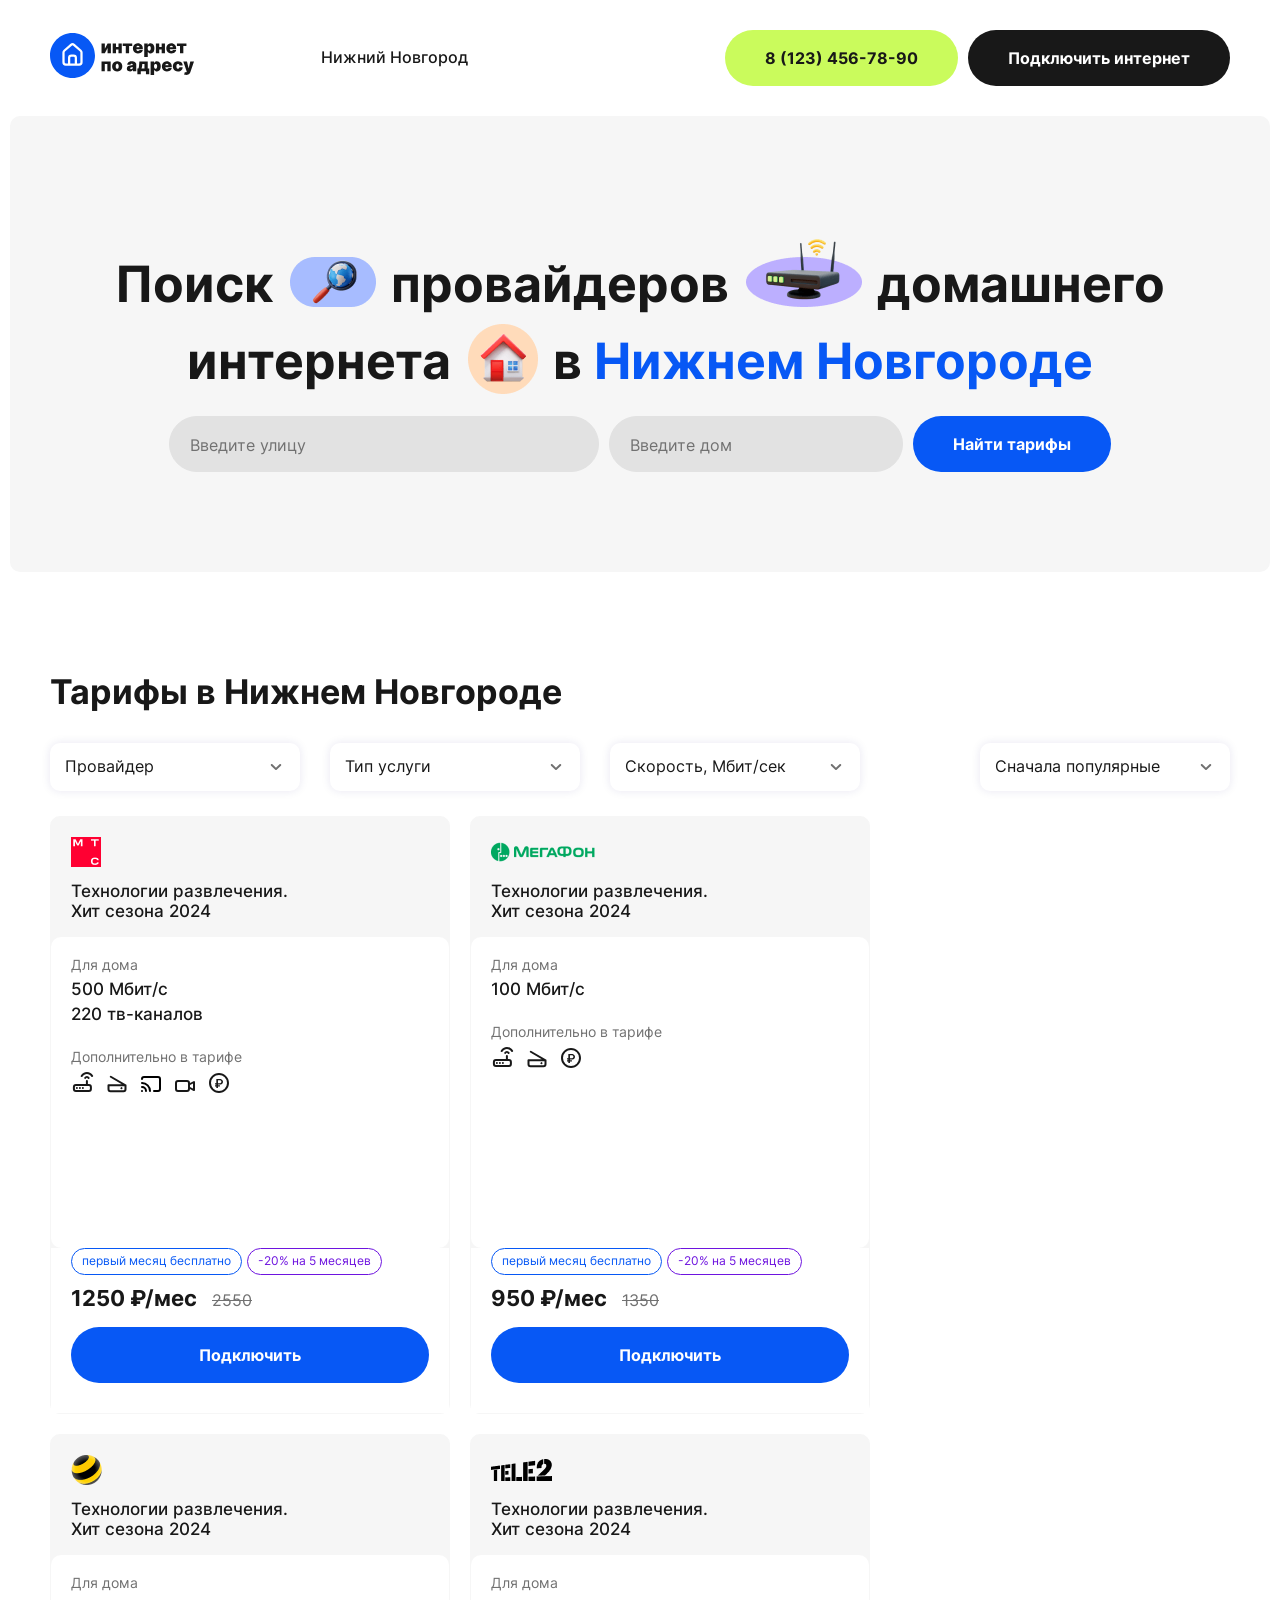
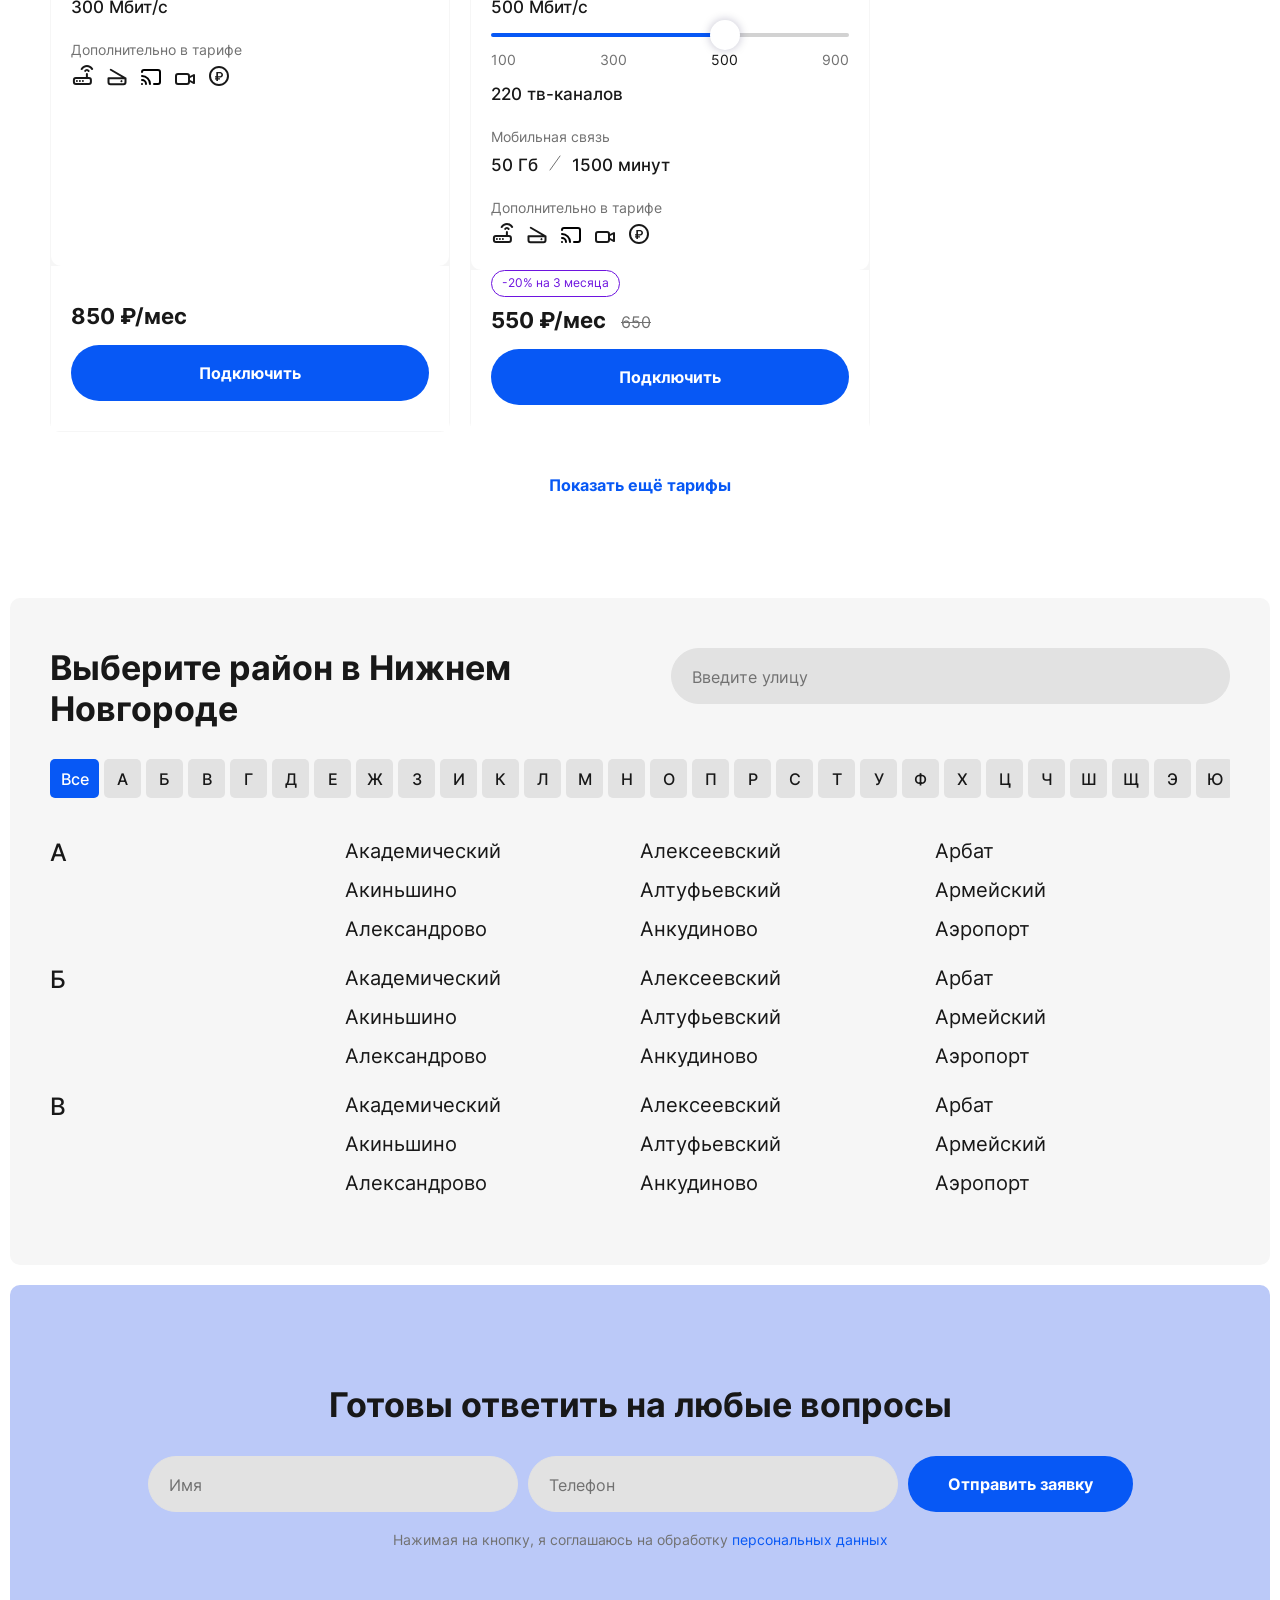
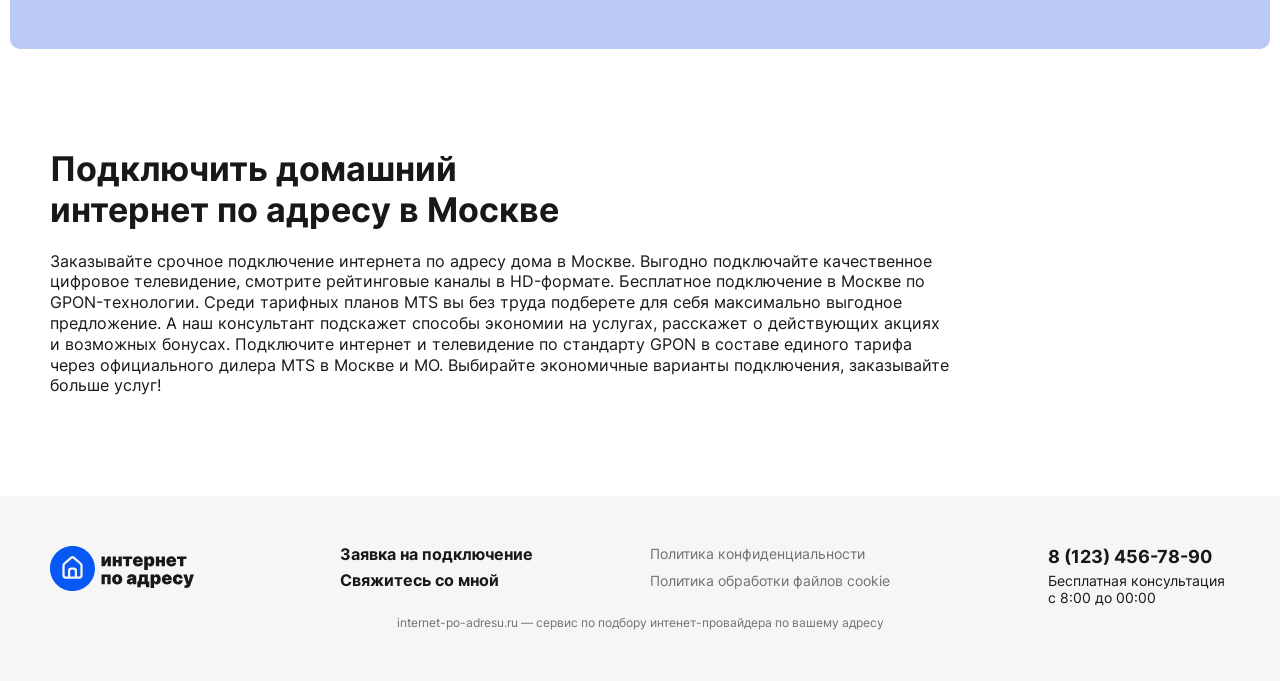
==== index.html @ 4fa34d1f "123" ====
<!DOCTYPE html>
<html lang="ru">

<head>
  <meta charset="UTF-8">
  <meta name="viewport" content="width=device-width, initial-scale=1.0">
  <title>Document</title>
  <link rel="stylesheet" href="./style/index.css">
</head>

<body>
  <header>
    <div class="container">
      <div class="header-content">
        <a href="/" class="header-logo-mob">
          <svg width="40" height="40" fill="none" xmlns="http://www.w3.org/2000/svg">
            <rect width="40" height="40" rx="20" fill="#fff" />
            <path d="M18 22v5h4v-5a1 1 0 0 0-1-1h-2a1 1 0 0 0-1 1z" fill="#0758F5" />
            <path
              d="M26.707 26.707A1 1 0 0 0 27 26v-8.75a1 1 0 0 0-.34-.75l-6-5.25a1 1 0 0 0-1.32 0l-6 5.25a1 1 0 0 0-.34.75V26a1 1 0 0 0 1 1h2v-5a3 3 0 0 1 3-3h2a3 3 0 0 1 3 3v5h2a1 1 0 0 0 .707-.293z"
              fill="#0758F5" />
            <path fill-rule="evenodd" clip-rule="evenodd"
              d="M20 40c11.046 0 20-8.954 20-20S31.046 0 20 0 0 8.954 0 20s8.954 20 20 20zm2-30.26L28 15a3 3 0 0 1 1 2.25V26a3 3 0 0 1-3 3H14a3 3 0 0 1-3-3v-8.74A2.999 2.999 0 0 1 12 15l6-5.26a3 3 0 0 1 4 0z"
              fill="#0758F5" />
          </svg>
        </a>
        <a class="header-logo" href="/">
          <svg width="144" height="45" fill="none" xmlns="http://www.w3.org/2000/svg">
            <path
              d="m54.845 15.75 2.736-5.318h3.324v9.818H57.58v-5.344l-2.736 5.344H51.52v-9.818h3.324v5.318zM69.707 13.986v2.633h-4.935v-2.633h4.935zm-3.682-3.554v9.818H62.7v-9.818h3.324zm5.753 0v9.818h-3.299v-9.818h3.299zM72.71 13.065v-2.633h9.511v2.633h-3.12v7.185h-3.323v-7.185h-3.069zM87.99 20.429c-1.048 0-1.952-.2-2.71-.6a4.21 4.21 0 0 1-1.745-1.74c-.405-.758-.608-1.666-.608-2.722 0-1.015.205-1.901.614-2.66a4.385 4.385 0 0 1 1.732-1.77c.746-.422 1.626-.633 2.64-.633.742 0 1.413.115 2.014.345.6.23 1.114.565 1.54 1.004.427.434.755.963.985 1.585.23.622.345 1.323.345 2.103v.818h-8.77v-1.943h5.523a1.354 1.354 0 0 0-.218-.742 1.384 1.384 0 0 0-.556-.505 1.635 1.635 0 0 0-.786-.185c-.285 0-.548.062-.786.185-.239.12-.43.286-.575.499-.141.213-.216.462-.224.748v2.097c0 .315.066.596.198.843s.322.441.569.582c.247.14.545.21.895.21.243 0 .464-.033.665-.101.204-.069.379-.167.524-.294.145-.133.251-.29.32-.473h3.221a3.67 3.67 0 0 1-.786 1.777c-.414.498-.961.886-1.643 1.163-.678.273-1.47.409-2.378.409zM94.237 23.932v-13.5h3.503v1.713h.076c.128-.332.316-.637.563-.914a2.68 2.68 0 0 1 .92-.671c.367-.17.793-.256 1.279-.256.648 0 1.263.173 1.847.518.588.345 1.066.888 1.432 1.63.371.741.556 1.704.556 2.889 0 1.133-.177 2.073-.53 2.819-.35.745-.819 1.302-1.407 1.668a3.545 3.545 0 0 1-1.924.55c-.46 0-.871-.075-1.233-.224a2.849 2.849 0 0 1-.92-.62 2.868 2.868 0 0 1-.583-.895h-.05v5.293h-3.53zm3.452-8.591c0 .477.061.89.185 1.24.128.345.307.614.537.805a1.3 1.3 0 0 0 .837.282c.324 0 .599-.092.825-.275.23-.188.405-.454.524-.8.124-.349.185-.766.185-1.252s-.061-.901-.185-1.246c-.119-.35-.294-.616-.524-.8a1.249 1.249 0 0 0-.825-.28 1.3 1.3 0 0 0-.837.28c-.23.184-.41.45-.537.8-.124.345-.185.76-.185 1.246zM112.897 13.986v2.633h-4.935v-2.633h4.935zm-3.682-3.554v9.818h-3.324v-9.818h3.324zm5.753 0v9.818h-3.298v-9.818h3.298zM121.354 20.429c-1.048 0-1.952-.2-2.71-.6a4.21 4.21 0 0 1-1.745-1.74c-.405-.758-.608-1.666-.608-2.722 0-1.015.205-1.901.614-2.66a4.39 4.39 0 0 1 1.732-1.77c.746-.422 1.626-.633 2.64-.633.742 0 1.413.115 2.014.345.601.23 1.114.565 1.54 1.004.427.434.755.963.985 1.585.23.622.345 1.323.345 2.103v.818h-8.77v-1.943h5.523a1.35 1.35 0 0 0-.218-.742 1.378 1.378 0 0 0-.556-.505 1.634 1.634 0 0 0-.786-.185c-.285 0-.548.062-.786.185-.239.12-.431.286-.575.499a1.398 1.398 0 0 0-.224.748v2.097c0 .315.066.596.198.843s.322.441.569.582c.247.14.545.21.895.21.243 0 .464-.033.665-.101.204-.069.379-.167.524-.294.145-.133.251-.29.319-.473h3.222a3.674 3.674 0 0 1-.786 1.777c-.414.498-.961.886-1.643 1.163-.678.273-1.47.409-2.378.409zM126.939 13.065v-2.633h9.512v2.633h-3.12v7.185h-3.324v-7.185h-3.068zM51.521 38.25v-9.818h9.154v9.818H57.35v-7.185h-2.557v7.185H51.52zM67.203 38.429c-1.066 0-1.978-.211-2.736-.633a4.352 4.352 0 0 1-1.745-1.777c-.405-.763-.608-1.647-.608-2.652 0-1.006.203-1.888.608-2.647a4.3 4.3 0 0 1 1.745-1.777c.758-.426 1.67-.639 2.736-.639 1.065 0 1.977.213 2.736.64a4.302 4.302 0 0 1 1.745 1.776c.404.759.607 1.64.607 2.647 0 1.005-.203 1.89-.607 2.652a4.353 4.353 0 0 1-1.745 1.777c-.759.422-1.671.633-2.736.633zm.025-2.608c.299 0 .556-.1.774-.3.217-.2.385-.486.505-.857.119-.37.179-.812.179-1.323 0-.516-.06-.957-.18-1.323-.119-.371-.287-.657-.504-.857-.218-.2-.475-.3-.774-.3-.315 0-.586.1-.812.3-.225.2-.398.486-.517.857-.12.366-.18.807-.18 1.323 0 .511.06.952.18 1.323.119.37.291.656.517.857.226.2.497.3.812.3zM80.044 38.403c-.626 0-1.18-.102-1.661-.306a2.498 2.498 0 0 1-1.125-.946c-.273-.422-.41-.96-.41-1.611 0-.537.092-.995.275-1.374.184-.384.44-.697.767-.94a3.62 3.62 0 0 1 1.145-.556 6.93 6.93 0 0 1 1.419-.25c.55-.042.99-.093 1.323-.153.337-.064.58-.151.728-.262a.546.546 0 0 0 .224-.454v-.025a.673.673 0 0 0-.294-.588c-.196-.137-.447-.205-.754-.205-.337 0-.612.075-.825.224-.209.145-.334.368-.377.67h-3.247a3.345 3.345 0 0 1 .569-1.648c.34-.507.837-.912 1.49-1.215.651-.307 1.465-.46 2.441-.46.703 0 1.334.083 1.892.25a4.39 4.39 0 0 1 1.426.683c.392.29.69.63.895 1.023.208.388.313.81.313 1.266v6.724h-3.299v-1.38h-.076a2.832 2.832 0 0 1-.716.888c-.277.226-.595.39-.953.492a4.2 4.2 0 0 1-1.17.153zm1.151-2.224c.269 0 .52-.055.754-.166.24-.111.433-.27.582-.48.15-.208.224-.462.224-.76v-.818a4.508 4.508 0 0 1-.633.205 8.674 8.674 0 0 1-.773.153 2.008 2.008 0 0 0-.672.21.996.996 0 0 0-.383.352.885.885 0 0 0-.122.46c0 .273.096.482.288.627.192.144.437.217.735.217zM87.356 41.165V35.59h.716c.225-.09.402-.3.53-.633.132-.337.232-.73.3-1.182.073-.452.124-.908.154-1.368l.09-1.215.204-2.761h8.387v7.159h1.534v5.574h-3.324V38.25h-5.165v2.915h-3.426zm4.09-5.574h3.018v-4.602h-2.2v.204c-.05 1.061-.136 1.945-.255 2.653-.12.703-.307 1.285-.562 1.745zM100.583 41.932v-13.5h3.503v1.713h.076a2.97 2.97 0 0 1 .563-.914 2.68 2.68 0 0 1 .92-.671c.367-.17.793-.256 1.279-.256.647 0 1.263.173 1.847.518.588.345 1.065.888 1.432 1.63.371.741.556 1.704.556 2.889 0 1.133-.177 2.073-.531 2.819-.349.746-.818 1.302-1.406 1.668a3.548 3.548 0 0 1-1.924.55 3.22 3.22 0 0 1-1.234-.224 2.85 2.85 0 0 1-.92-.62 2.886 2.886 0 0 1-.582-.895h-.051v5.293h-3.528zm3.451-8.591c0 .477.062.89.186 1.24.128.345.307.614.537.805.234.188.513.282.837.282.324 0 .599-.092.825-.275.23-.188.405-.454.524-.8.123-.349.185-.766.185-1.252s-.062-.901-.185-1.247c-.119-.349-.294-.615-.524-.799a1.25 1.25 0 0 0-.825-.28c-.324 0-.603.093-.837.28-.23.184-.409.45-.537.8-.124.345-.186.76-.186 1.246zM116.942 38.429c-1.048 0-1.952-.2-2.71-.6a4.205 4.205 0 0 1-1.745-1.74c-.405-.758-.608-1.666-.608-2.722 0-1.015.205-1.901.614-2.66a4.383 4.383 0 0 1 1.732-1.77c.746-.422 1.626-.633 2.64-.633.742 0 1.413.115 2.014.345.601.23 1.114.565 1.54 1.004.426.434.754.963.985 1.585.23.622.345 1.323.345 2.103v.818h-8.77v-1.943h5.523a1.357 1.357 0 0 0-.218-.742 1.384 1.384 0 0 0-.556-.505 1.634 1.634 0 0 0-.786-.185 1.68 1.68 0 0 0-.786.186c-.239.119-.431.285-.576.498-.14.213-.215.462-.223.748v2.096c0 .316.066.597.198.844s.321.441.569.582c.247.14.545.21.895.21.242 0 .464-.033.664-.101.205-.069.38-.167.525-.294.144-.133.251-.29.319-.473h3.222a3.674 3.674 0 0 1-.786 1.776c-.414.5-.961.887-1.643 1.164-.678.273-1.47.409-2.378.409zM127.919 38.429c-1.066 0-1.977-.211-2.736-.633a4.35 4.35 0 0 1-1.745-1.777c-.405-.763-.607-1.647-.607-2.652 0-1.006.202-1.888.607-2.647a4.3 4.3 0 0 1 1.745-1.777c.759-.426 1.67-.639 2.736-.639.963 0 1.796.175 2.499.524a3.854 3.854 0 0 1 1.643 1.47c.388.631.584 1.373.588 2.225h-3.273c-.047-.516-.196-.908-.447-1.176-.247-.273-.567-.41-.959-.41-.307 0-.575.09-.805.269-.231.175-.41.441-.537.799-.128.354-.192.799-.192 1.336s.064.984.192 1.342c.127.354.306.62.537.8.23.174.498.261.805.261.26 0 .49-.06.69-.179.201-.123.363-.302.486-.537a2.16 2.16 0 0 0 .23-.869h3.273c-.013.865-.211 1.62-.594 2.263a3.852 3.852 0 0 1-1.63 1.483c-.699.35-1.535.524-2.506.524zM136.253 41.932c-.405 0-.791-.032-1.157-.096a4.883 4.883 0 0 1-.966-.25l.768-2.505c.289.102.554.168.792.198.243.03.45.013.62-.051a.633.633 0 0 0 .377-.364l.077-.18-3.452-10.252h3.682l1.585 6.801h.103l1.611-6.801H144l-3.58 10.636a4.723 4.723 0 0 1-.779 1.458c-.337.434-.78.777-1.33 1.029-.55.251-1.236.377-2.058.377z"
              fill="#181818" />
            <path d="M20.25 24.75v5.625h4.5V24.75a1.125 1.125 0 0 0-1.124-1.125h-2.25a1.125 1.125 0 0 0-1.125 1.125z" fill="#0758F5" />
            <path
              d="M30.046 30.046c.211-.212.33-.498.33-.796v-9.844a1.124 1.124 0 0 0-.383-.843l-6.75-5.907a1.125 1.125 0 0 0-1.485 0l-6.75 5.906a1.125 1.125 0 0 0-.383.844v9.844a1.125 1.125 0 0 0 1.126 1.125H18V24.75a3.375 3.375 0 0 1 3.375-3.375h2.25A3.375 3.375 0 0 1 27 24.75v5.625h2.25c.298 0 .584-.119.795-.33z"
              fill="#0758F5" />
            <path fill-rule="evenodd" clip-rule="evenodd"
              d="M22.5 45c12.427 0 22.501-10.074 22.501-22.5S34.927 0 22.501 0C10.073 0 0 10.074 0 22.5S10.074 45 22.5 45zm2.25-34.043 6.75 5.918a3.374 3.374 0 0 1 1.126 2.531v9.844a3.375 3.375 0 0 1-3.375 3.375h-13.5a3.375 3.375 0 0 1-3.376-3.375v-9.832a3.375 3.375 0 0 1 1.125-2.543l6.75-5.918a3.375 3.375 0 0 1 4.5 0z"
              fill="#0758F5" />
          </svg>
        </a>
        <span class="header-city txt-med">Нижний Новгород</span>
        <div class="header-buttons">
          <a class="show-mob" href="tel:#">
            <svg width="40" height="40" fill="none" xmlns="http://www.w3.org/2000/svg">
              <rect width="40" height="40" rx="20" fill="#CAFB5C" />
              <path
                d="M25.64 20.774c-.165 0-.338-.053-.503-.09a7.088 7.088 0 0 1-.986-.295 1.501 1.501 0 0 0-1.867.755l-.166.34a9.165 9.165 0 0 1-2.002-1.51 9.19 9.19 0 0 1-1.505-2.008l.316-.212a1.508 1.508 0 0 0 .752-1.872 7.826 7.826 0 0 1-.293-.989 5.632 5.632 0 0 1-.09-.513 2.266 2.266 0 0 0-.784-1.358 2.254 2.254 0 0 0-1.475-.522H14.78a2.254 2.254 0 0 0-2.183 1.613c-.094.311-.12.64-.075.961a14.36 14.36 0 0 0 4.093 8.352 14.286 14.286 0 0 0 8.342 4.074h.286a2.255 2.255 0 0 0 2.258-2.272v-2.265a2.268 2.268 0 0 0-1.86-2.19zm.377 4.53a.758.758 0 0 1-.544.726.786.786 0 0 1-.329.028 12.781 12.781 0 0 1-7.442-3.676 12.848 12.848 0 0 1-3.63-7.481.825.825 0 0 1 .188-.62.753.753 0 0 1 .565-.256h2.258a.751.751 0 0 1 .752.596c.03.207.068.41.113.612.087.398.203.789.346 1.17l-1.053.49a.753.753 0 0 0-.37 1.005 10.922 10.922 0 0 0 5.27 5.284.75.75 0 0 0 .572 0 .753.753 0 0 0 .429-.392l.466-1.057c.39.14.787.255 1.19.347.2.045.404.083.61.113a.752.752 0 0 1 .594.755l.015 2.355z"
                fill="#181818" />
            </svg>
          </a>
          <a class="button lime hide-mob" href="tel:#">8 (123) 456-78-90</a>
          <button class="button black hide-desc">Подключить интернет</button>
        </div>
      </div>
    </div>
  </header>
  <main>
    <!-- main form -->
    <div class="container bg-gray-50 block br-10 main-form">
      <img class="top-search show-laptop" src="./images/loupe.png" />
      <h1 class="main">Поиск <span class="inline-image loupe hide-laptop"></span>провайдеров <span class="inline-image router hide-laptop"></span>домашнего интернета
        <span class="inline-image home hide-laptop"></span>в <span class="city-link no-wrap">Нижнем
          Новгороде</span>
      </h1>
      <form class="form">
        <label class="text-input bg-gray-100 street">
          <input type="text" name="street" />
          <span class="label-text">Введите улицу</span>
          <span class="error"></span>
          <span class="reset">
            <svg width="24" height="24" fill="none" xmlns="http://www.w3.org/2000/svg">
              <path
                d="m13.41 12 4.3-4.29a1.004 1.004 0 1 0-1.42-1.42L12 10.59l-4.29-4.3a1.004 1.004 0 0 0-1.42 1.42l4.3 4.29-4.3 4.29a1 1 0 0 0 0 1.42.998.998 0 0 0 1.42 0l4.29-4.3 4.29 4.3a.998.998 0 0 0 1.42 0 .997.997 0 0 0 .219-1.095.998.998 0 0 0-.22-.325L13.41 12z"
                fill="#717171" />
            </svg>
          </span>
        </label>
        <label class="text-input bg-gray-100 house">
          <input type="text" name="house" />
          <span class="label-text">Введите дом</span>
          <span class="error"></span>
          <span class="reset">
            <svg width="24" height="24" fill="none" xmlns="http://www.w3.org/2000/svg">
              <path
                d="m13.41 12 4.3-4.29a1.004 1.004 0 1 0-1.42-1.42L12 10.59l-4.29-4.3a1.004 1.004 0 0 0-1.42 1.42l4.3 4.29-4.3 4.29a1 1 0 0 0 0 1.42.998.998 0 0 0 1.42 0l4.29-4.3 4.29 4.3a.998.998 0 0 0 1.42 0 .997.997 0 0 0 .219-1.095.998.998 0 0 0-.22-.325L13.41 12z"
                fill="#717171" />
            </svg>
          </span>
        </label>
        <button class="submit button blue">Найти тарифы</button>
      </form>
    </div>

    <div class="container block" tariff-cards-container>
      <h2>Тарифы в Нижнем Новгороде</h2>
      <div class="filter-area hide-desc">
        <div class="filters-container">
          <div class="filter" filter-execute_property="provider" filter-type="checkbox">
            <div class="filter-tab">
              <span class="text" data-default_text="Провайдер" data-all_text="Провайдер - все">Провайдер</span>
              <span class="arr">
                <svg width="18" height="18" fill="none" xmlns="http://www.w3.org/2000/svg">
                  <path
                    d="M13.955 6.28a1.015 1.015 0 0 0-.702-.28c-.263 0-.515.1-.702.28l-3.576 3.4-3.526-3.4A1.015 1.015 0 0 0 4.747 6c-.263 0-.516.1-.702.28a.96.96 0 0 0-.295.681.93.93 0 0 0 .295.682l4.223 4.073a1.027 1.027 0 0 0 1.414 0l4.273-4.073a.93.93 0 0 0 0-1.364z"
                    fill="#717171" />
                </svg>
              </span>
            </div>
            <div class="filter-content">
              <div class="filter-items">
                <div class="item">
                  <span class="text">Все</span>
                  <label>
                    <input type="checkbox" name="provider-all" value="all">
                    <span class="checkmark checkbox"></span>
                  </label>
                </div>
                <div class="item">
                  <span class="text">МТС</span>
                  <label>
                    <input type="checkbox" name="mts" value="МТС">
                    <span class="checkmark checkbox"></span>
                  </label>
                </div>
                <div class="item">
                  <span class="text">Билайн</span>
                  <label>
                    <input type="checkbox" name="beeline" value="Билайн">
                    <span class="checkmark checkbox"></span>
                  </label>
                </div>
                <div class="item">
                  <span class="text">Ростелеком</span>
                  <label>
                    <input type="checkbox" name="rt" value="Ростелеком">
                    <span class="checkmark checkbox"></span>
                  </label>
                </div>
                <div class="item">
                  <span class="text">Мегафон</span>
                  <label>
                    <input type="checkbox" name="megafon" value="Мегафон">
                    <span class="checkmark checkbox"></span>
                  </label>
                </div>
                <div class="item">
                  <span class="text">Дом.ру</span>
                  <label>
                    <input type="checkbox" name="domru" value="Дом.ру">
                    <span class="checkmark checkbox"></span>
                  </label>
                </div>
                <div class="item">
                  <span class="text">Ринет</span>
                  <label>
                    <input type="checkbox" name="rinet" value="Ринет">
                    <span class="checkmark checkbox"></span>
                  </label>
                </div>
                <div class="item">
                  <span class="text">2KOM</span>
                  <label>
                    <input type="checkbox" name="2kom" value="2KOM">
                    <span class="checkmark checkbox"></span>
                  </label>
                </div>
                <div class="item">
                  <span class="text">Tele2</span>
                  <label>
                    <input type="checkbox" name="tele2" value="Tele2">
                    <span class="checkmark checkbox"></span>
                  </label>
                </div>
                <div class="item">
                  <span class="text">ТТК</span>
                  <label>
                    <input type="checkbox" name="ttk" value="ТТК">
                    <span class="checkmark checkbox"></span>
                  </label>
                </div>
                <div class="item">
                  <span class="text">Акадо</span>
                  <label>
                    <input type="checkbox" name="akado" value="Акадо">
                    <span class="checkmark checkbox"></span>
                  </label>
                </div>
                <div class="item">
                  <span class="text">Марьино</span>
                  <label>
                    <input type="checkbox" name="marino" value="Марьино">
                    <span class="checkmark checkbox"></span>
                  </label>
                </div>
              </div>
              <div class="filter-buttons">
                <button class="reset simple-button violet" disabled>Сбросить</button>
                <button class="execute simple-button blue" disabled>Применить</button>
              </div>
            </div>
          </div>
          <div class="filter" filter-execute_property="type" filter-type="checkbox">
            <div class="filter-tab">
              <span class="text" data-default_text="Тип услуги" data-all_text="Тип услуги - все">Тип услуги</span>
              <span class="arr">
                <svg width="18" height="18" fill="none" xmlns="http://www.w3.org/2000/svg">
                  <path
                    d="M13.955 6.28a1.015 1.015 0 0 0-.702-.28c-.263 0-.515.1-.702.28l-3.576 3.4-3.526-3.4A1.015 1.015 0 0 0 4.747 6c-.263 0-.516.1-.702.28a.96.96 0 0 0-.295.681.93.93 0 0 0 .295.682l4.223 4.073a1.027 1.027 0 0 0 1.414 0l4.273-4.073a.93.93 0 0 0 0-1.364z"
                    fill="#717171" />
                </svg>
              </span>
            </div>
            <div class="filter-content">
              <div class="filter-items">
                <div class="item">
                  <span class="text">Все</span>
                  <label>
                    <input type="checkbox" name="type-all" value="all">
                    <span class="checkmark checkbox"></span>
                  </label>
                </div>
                <div class="item">
                  <span class="text">Только интернет</span>
                  <label>
                    <input type="checkbox" name="internet" value="интернет">
                    <span class="checkmark checkbox"></span>
                  </label>
                </div>
                <div class="item">
                  <span class="text">Интернет и ТВ</span>
                  <label>
                    <input type="checkbox" name="internet-tv" value="интернет и ТВ">
                    <span class="checkmark checkbox"></span>
                  </label>
                </div>
                <div class="item">
                  <span class="text">Интернет, ТВ и связь</span>
                  <label>
                    <input type="checkbox" name="internet-tv-mob" value="интернет, ТВ и связь">
                    <span class="checkmark checkbox"></span>
                  </label>
                </div>
                <div class="item">
                  <span class="text">Интернет и связь</span>
                  <label>
                    <input type="checkbox" name="internet-mob" value="интернет и связь">
                    <span class="checkmark checkbox"></span>
                  </label>
                </div>
              </div>
              <div class="filter-buttons">
                <button class="reset simple-button violet" disabled>Сбросить</button>
                <button class="execute simple-button blue" disabled>Применить</button>
              </div>
            </div>
          </div>
          <div class="filter" filter-execute_property="speed" filter-type="speed">
            <div class="filter-tab">
              <span class="text" data-default_text="Скорость, Мбит/сек" data-additional_text="Мбит/сек" data-all_text="Скорость - любая">Скорость, Мбит/сек</span>
              <span class="arr">
                <svg width="18" height="18" fill="none" xmlns="http://www.w3.org/2000/svg">
                  <path
                    d="M13.955 6.28a1.015 1.015 0 0 0-.702-.28c-.263 0-.515.1-.702.28l-3.576 3.4-3.526-3.4A1.015 1.015 0 0 0 4.747 6c-.263 0-.516.1-.702.28a.96.96 0 0 0-.295.681.93.93 0 0 0 .295.682l4.223 4.073a1.027 1.027 0 0 0 1.414 0l4.273-4.073a.93.93 0 0 0 0-1.364z"
                    fill="#717171" />
                </svg>
              </span>
            </div>
            <div class="filter-content">
              <div class="filter-items">
                <div class="item">
                  <span class="text">Любая</span>
                  <label>
                    <input type="radio" name="speed" value="all">
                    <span class="checkmark radio"></span>
                  </label>
                </div>
                <div class="item">
                  <span class="text">до 100 Мбит/с</span>
                  <label>
                    <input type="radio" name="speed" value="100">
                    <span class="checkmark radio"></span>
                  </label>
                </div>
                <div class="item">
                  <span class="text">до 300 Мбит/с</span>
                  <label>
                    <input type="radio" name="speed" value="300">
                    <span class="checkmark radio"></span>
                  </label>
                </div>
                <div class="item">
                  <span class="text">до 500 Мбит/с</span>
                  <label>
                    <input type="radio" name="speed" value="500">
                    <span class="checkmark radio"></span>
                  </label>
                </div>
                <div class="item">
                  <span class="text">более 500 Мбит/с</span>
                  <label>
                    <input type="radio" name="speed" value="500+">
                    <span class="checkmark radio"></span>
                  </label>
                </div>
              </div>
              <div class="filter-buttons">
                <button class="reset simple-button violet" disabled>Сбросить</button>
                <button class="execute simple-button blue" disabled>Применить</button>
              </div>
            </div>
          </div>
        </div>
        <div class="sort-container">
          <div class="filter sort">
            <div class="filter-tab">
              <span class="text">Сначала популярные</span>
              <span class="arr">
                <svg width="18" height="18" fill="none" xmlns="http://www.w3.org/2000/svg">
                  <path
                    d="M13.955 6.28a1.015 1.015 0 0 0-.702-.28c-.263 0-.515.1-.702.28l-3.576 3.4-3.526-3.4A1.015 1.015 0 0 0 4.747 6c-.263 0-.516.1-.702.28a.96.96 0 0 0-.295.681.93.93 0 0 0 .295.682l4.223 4.073a1.027 1.027 0 0 0 1.414 0l4.273-4.073a.93.93 0 0 0 0-1.364z"
                    fill="#717171" />
                </svg>
              </span>
            </div>
            <div class="filter-content">
              <div class="filter-items">
                <div class="item">
                  <span class="text">Сначала популярные</span>
                  <label>
                    <input type="radio" name="sort" value="sort-popularity" checked>
                    <span class="checkmark radio"></span>
                  </label>
                </div>
                <div class="item">
                  <span class="text">Сначала по акции</span>
                  <label>
                    <input type="radio" name="sort" value="sort-action">
                    <span class="checkmark radio"></span>
                  </label>
                </div>
                <div class="item">
                  <span class="text">Сначала быстрые</span>
                  <label>
                    <input type="radio" name="sort" value="sort-speed">
                    <span class="checkmark radio"></span>
                  </label>
                </div>
                <div class="item">
                  <span class="text">Сначала дешевые</span>
                  <label>
                    <input type="radio" name="sort" value="sort-price">
                    <span class="checkmark radio"></span>
                  </label>
                </div>
                <div class="item">
                  <span class="text">Сначала дорогие</span>
                  <label>
                    <input type="radio" name="sort" value="sort-max_price">
                    <span class="checkmark radio"></span>
                  </label>
                </div>
              </div>
            </div>
          </div>
        </div>
      </div>
      <div class="show-desc show-filter-container">
        <svg width="20" height="20" fill="none" xmlns="http://www.w3.org/2000/svg">
          <path
            d="M13.183 16.667H17.5a.833.833 0 0 0 0-1.667h-4.317a2.5 2.5 0 0 0-4.7 0H2.5a.833.833 0 1 0 0 1.667h5.983a2.5 2.5 0 0 0 4.7 0zM10 15.833a.833.833 0 1 1 1.665 0 .833.833 0 0 1-1.665 0zm-1.817-5H17.5a.834.834 0 0 0 0-1.666H8.183a2.5 2.5 0 0 0-4.7 0H2.5a.833.833 0 1 0 0 1.666h.983a2.5 2.5 0 0 0 4.7 0zM5 10a.833.833 0 1 1 1.666 0A.833.833 0 0 1 5 10zm9.85-5h2.65a.833.833 0 0 0 0-1.667h-2.65a2.5 2.5 0 0 0-4.7 0H2.5A.833.833 0 0 0 2.5 5h7.65a2.5 2.5 0 0 0 4.7 0zm-3.184-.833a.833.833 0 1 1 1.667 0 .833.833 0 0 1-1.667 0z"
            fill="#0758F5" />
        </svg>
        <button class="show-filters-button simple-button">Фильтры и сортировка</button>
      </div>
      <div class="tariffs-container">
        <div class="tariffs">
          <div class="card" data-filtered filter_by-provider="mts" filter_by-speed="500" filter_by-tariff-type="internet-tv" sort-popularity="5" sort-price="1250"
            sort-max_price="1250" sort-speed="500" sort-action="1">
            <div class="card-head">
              <div class="logo-container">
                <img src="./images/Type=MTS.png" alt="логотип провайдера" loading="lazy" />
              </div>
              <div class="card-title card-bold">Технологии развлечения. Хит сезона 2024</div>
            </div>
            <div class="card-body">
              <div class="options-container">
                <div class="option">
                  <span class="option-label">Для дома</span>
                  <span class="option-info card-bold"><span class="speed">500</span> Мбит/с</span>
                  <span class="option-info card-bold">220 тв-каналов</span>
                </div>
                <div class="option">
                  <span class="option-label">Дополнительно в тарифе</span>
                  <div class="icon-container">
                    <div class="icon router">
                      <svg width="24" height="24" fill="none" xmlns="http://www.w3.org/2000/svg">
                        <path
                          d="M8.9 16a1 1 0 1 0 0 2 1 1 0 0 0 0-2zm-3 0a1 1 0 1 0 0 2 1 1 0 0 0 0-2zm6 0a1 1 0 1 0 0 2 1 1 0 0 0 0-2zM15 7.5a1 1 0 0 1 1.73 0 1 1 0 0 0 1.36.37 1 1 0 0 0 .41-1.37 3 3 0 0 0-5.2 0 1 1 0 0 0 1.7 1zm7-3a7 7 0 0 0-12.12 0A1 1 0 0 0 10.7 6a1 1 0 0 0 .87-.5 5 5 0 0 1 8.66 0 1 1 0 0 0 1.37.37A1 1 0 0 0 22 4.5zM17.9 13h-1v-3a1 1 0 0 0-2 0v3h-10a3 3 0 0 0-3 3v2a3 3 0 0 0 3 3h13a3 3 0 0 0 3-3v-2a3 3 0 0 0-3-3zm1 5a1 1 0 0 1-1 1h-13a1 1 0 0 1-1-1v-2a1 1 0 0 1 1-1h13a1 1 0 0 1 1 1v2z"
                          fill="#181818" />
                      </svg>
                      <ul class="icon-info">
                        <li>Wi-Fi роутер в аренду за 99 руб/мес</li>
                        <li>Wi-Fi роутер в рассрочку за 99 руб/мес</li>
                        <li>Покупка роутера 2500 руб</li>
                      </ul>
                    </div>
                    <div class="icon tv-box">
                      <svg width="24" height="24" fill="none" xmlns="http://www.w3.org/2000/svg">
                        <path
                          d="M21.48 14.13a.65.65 0 0 0-.05-.2.891.891 0 0 0-.08-.17.863.863 0 0 0-.1-.16l-.16-.13-.09-.09-14.72-8.5a1.003 1.003 0 1 0-1 1.74l11.49 6.63H3.5a1 1 0 0 0-1 1v4a3 3 0 0 0 3 3h13a3 3 0 0 0 3-3v-4s-.02-.08-.02-.12zm-2 4.12a1 1 0 0 1-1 1H5.5a1 1 0 0 1-1-1v-3h15l-.02 3zm-3 0a1 1 0 1 0-.369-.07c.124.049.256.073.389.07h-.02z"
                          fill="#181818" />
                      </svg>
                      <ul class="icon-info">
                        <li>ТВ-приставка в аренду за 99 руб/мес</li>
                        <li>ТВ-приставка в рассрочку за 99 руб/мес</li>
                        <li>Покупка ТВ-приставки за 2500 руб</li>
                      </ul>
                    </div>
                    <div class="icon screen">
                      <svg width="24" height="24" fill="none" xmlns="http://www.w3.org/2000/svg">
                        <path
                          d="M3 15a1 1 0 0 0 0 2 3 3 0 0 1 3 3 1 1 0 1 0 2 0 5 5 0 0 0-5-5zm-.71 4.29a1 1 0 1 0 1.42 1.409 1 1 0 0 0-1.42-1.409zM19 5H5a3 3 0 0 0-3 3 1 1 0 0 0 2 0 1 1 0 0 1 1-1h14a1 1 0 0 1 1 1v10a1 1 0 0 1-1 1h-4a1 1 0 0 0 0 2h4a3 3 0 0 0 3-3V8a3 3 0 0 0-3-3zM3 11a1 1 0 0 0 0 2 7 7 0 0 1 7 7 1 1 0 0 0 2 0 9 9 0 0 0-9-9z"
                          fill="#000" />
                      </svg>
                      <ul class="icon-info">
                        <li>Какая-то информация о телевидении</li>
                        <li>Или что это такое?</li>
                      </ul>
                    </div>
                    <div class="icon camera">
                      <svg width="24" height="24" fill="none" xmlns="http://www.w3.org/2000/svg">
                        <path
                          d="M21.53 10.15a1 1 0 0 0-1 0L17 11.89A3 3 0 0 0 14 9H5a3 3 0 0 0-3 3v6a3 3 0 0 0 3 3h9a3 3 0 0 0 3-2.89l3.56 1.78A1 1 0 0 0 21 20a1 1 0 0 0 .875-.514A1 1 0 0 0 22 19v-8a1 1 0 0 0-.47-.85zM15 18a1 1 0 0 1-1 1H5a1 1 0 0 1-1-1v-6a1 1 0 0 1 1-1h9a1 1 0 0 1 1 1v6zm5-.62-3-1.5v-1.76l3-1.5v4.76z"
                          fill="#181818" />
                      </svg>
                      <ul class="icon-info">
                        <li>При подключении данного тарифа, вы можете арендовать камеру видеонаблюдения. <br>Стоимость — 290 ₽/мес за одну камеру, подключить можно до 5
                          камер одновременно</li>
                      </ul>
                    </div>
                    <div class="icon rouble">
                      <svg width="24" height="24" fill="none" xmlns="http://www.w3.org/2000/svg">
                        <path fill-rule="evenodd" clip-rule="evenodd"
                          d="M20 12a8 8 0 1 1-16 0 8 8 0 0 1 16 0zm2 0c0 5.523-4.477 10-10 10S2 17.523 2 12 6.477 2 12 2s10 4.477 10 10zm-11.037 1.612h1.774c.692 0 1.28-.117 1.766-.352.486-.237.857-.564 1.113-.98.256-.419.384-.903.384-1.454 0-.53-.127-1.008-.38-1.433-.25-.428-.618-.766-1.103-1.015-.486-.252-1.08-.378-1.78-.378H9.33v4.271H8v1.34h1.329v.669H8v1.34h1.329V17h1.633v-1.38h1.983v-1.34h-1.982v-.668zm0-1.34h1.739c.38 0 .692-.06.936-.18a1.2 1.2 0 0 0 .547-.502c.121-.213.18-.464.177-.751a1.525 1.525 0 0 0-.177-.756 1.255 1.255 0 0 0-.538-.532c-.239-.132-.542-.197-.91-.197h-1.774v2.918z"
                          fill="#181818" />
                      </svg>
                      <ul class="icon-info">
                        <li>Оплата в рублях</li>
                        <li>Или что это такое?</li>
                      </ul>
                    </div>
                  </div>
                </div>
              </div>
            </div>
            <div class="card-footer">
              <div class="action-marks">
                <span class="action-mark first-month">первый месяц бесплатно</span>
                <span class="action-mark action-length"><span class="percent">-20%</span> на <span class="promo-length">5</span> <span
                    class="month-word">месяцев</span></span>
              </div>
              <div class="price">
                <span class="current-price"><span class="digits">1250</span> ₽/мес</span>
                <span class="old-price">2550</span>
              </div>
              <button onclick="openOrderPopup();" class="button blue wide">Подключить</button>
            </div>
          </div>
          <div class="card" data-filtered filter_by-provider="megafon" filter_by-speed="100" filter_by-tariff-type="internet" sort-popularity="4" sort-price="950"
            sort-max_price="950" sort-speed="100" sort-action="1">
            <div class="card-head">
              <div class="logo-container">
                <img src="./images/Type=Megafon.png" alt="логотип провайдера" loading="lazy" />
              </div>
              <div class="card-title card-bold">Технологии развлечения. Хит сезона 2024</div>
            </div>
            <div class="card-body">
              <div class="options-container">
                <div class="option">
                  <span class="option-label">Для дома</span>
                  <span class="option-info card-bold"><span class="speed">100</span> Мбит/с</span>
                </div>
                <div class="option">
                  <span class="option-label">Дополнительно в тарифе</span>
                  <div class="icon-container">
                    <div class="icon router">
                      <svg width="24" height="24" fill="none" xmlns="http://www.w3.org/2000/svg">
                        <path
                          d="M8.9 16a1 1 0 1 0 0 2 1 1 0 0 0 0-2zm-3 0a1 1 0 1 0 0 2 1 1 0 0 0 0-2zm6 0a1 1 0 1 0 0 2 1 1 0 0 0 0-2zM15 7.5a1 1 0 0 1 1.73 0 1 1 0 0 0 1.36.37 1 1 0 0 0 .41-1.37 3 3 0 0 0-5.2 0 1 1 0 0 0 1.7 1zm7-3a7 7 0 0 0-12.12 0A1 1 0 0 0 10.7 6a1 1 0 0 0 .87-.5 5 5 0 0 1 8.66 0 1 1 0 0 0 1.37.37A1 1 0 0 0 22 4.5zM17.9 13h-1v-3a1 1 0 0 0-2 0v3h-10a3 3 0 0 0-3 3v2a3 3 0 0 0 3 3h13a3 3 0 0 0 3-3v-2a3 3 0 0 0-3-3zm1 5a1 1 0 0 1-1 1h-13a1 1 0 0 1-1-1v-2a1 1 0 0 1 1-1h13a1 1 0 0 1 1 1v2z"
                          fill="#181818" />
                      </svg>
                      <ul class="icon-info">
                        <li>Wi-Fi роутер в аренду за 99 руб/мес</li>
                        <li>Wi-Fi роутер в рассрочку за 99 руб/мес</li>
                        <li>Покупка роутера 2500 руб</li>
                      </ul>
                    </div>
                    <div class="icon tv-box">
                      <svg width="24" height="24" fill="none" xmlns="http://www.w3.org/2000/svg">
                        <path
                          d="M21.48 14.13a.65.65 0 0 0-.05-.2.891.891 0 0 0-.08-.17.863.863 0 0 0-.1-.16l-.16-.13-.09-.09-14.72-8.5a1.003 1.003 0 1 0-1 1.74l11.49 6.63H3.5a1 1 0 0 0-1 1v4a3 3 0 0 0 3 3h13a3 3 0 0 0 3-3v-4s-.02-.08-.02-.12zm-2 4.12a1 1 0 0 1-1 1H5.5a1 1 0 0 1-1-1v-3h15l-.02 3zm-3 0a1 1 0 1 0-.369-.07c.124.049.256.073.389.07h-.02z"
                          fill="#181818" />
                      </svg>
                      <ul class="icon-info">
                        <li>ТВ-приставка в аренду за 99 руб/мес</li>
                        <li>ТВ-приставка в рассрочку за 99 руб/мес</li>
                        <li>Покупка ТВ-приставки за 2500 руб</li>
                      </ul>
                    </div>
                    <div class="icon rouble">
                      <svg width="24" height="24" fill="none" xmlns="http://www.w3.org/2000/svg">
                        <path fill-rule="evenodd" clip-rule="evenodd"
                          d="M20 12a8 8 0 1 1-16 0 8 8 0 0 1 16 0zm2 0c0 5.523-4.477 10-10 10S2 17.523 2 12 6.477 2 12 2s10 4.477 10 10zm-11.037 1.612h1.774c.692 0 1.28-.117 1.766-.352.486-.237.857-.564 1.113-.98.256-.419.384-.903.384-1.454 0-.53-.127-1.008-.38-1.433-.25-.428-.618-.766-1.103-1.015-.486-.252-1.08-.378-1.78-.378H9.33v4.271H8v1.34h1.329v.669H8v1.34h1.329V17h1.633v-1.38h1.983v-1.34h-1.982v-.668zm0-1.34h1.739c.38 0 .692-.06.936-.18a1.2 1.2 0 0 0 .547-.502c.121-.213.18-.464.177-.751a1.525 1.525 0 0 0-.177-.756 1.255 1.255 0 0 0-.538-.532c-.239-.132-.542-.197-.91-.197h-1.774v2.918z"
                          fill="#181818" />
                      </svg>
                      <ul class="icon-info">
                        <li>Оплата в рублях</li>
                        <li>Или что это такое?</li>
                      </ul>
                    </div>
                  </div>
                </div>
              </div>
            </div>
            <div class="card-footer">
              <div class="action-marks">
                <span class="action-mark first-month">первый месяц бесплатно</span>
                <span class="action-mark action-length"><span class="percent">-20%</span> на <span class="promo-length">5</span> <span
                    class="month-word">месяцев</span></span>
              </div>
              <div class="price">
                <span class="current-price"><span class="digits">950</span> ₽/мес</span>
                <span class="old-price">1350</span>
              </div>
              <button onclick="openOrderPopup();" class="button blue wide">Подключить</button>
            </div>
          </div>
          <div class="card" data-filtered filter_by-provider="beeline" filter_by-speed="300" filter_by-tariff-type="internet" sort-popularity="4" sort-price="850"
            sort-max_price="850" sort-speed="300" sort-action="0">
            <div class="card-head">
              <div class="logo-container">
                <img src="./images/Type=Beeline.png" alt="логотип провайдера" loading="lazy" />
              </div>
              <div class="card-title card-bold">Технологии развлечения. Хит сезона 2024</div>
            </div>
            <div class="card-body">
              <div class="options-container">
                <div class="option">
                  <span class="option-label">Для дома</span>
                  <span class="option-info card-bold"><span class="speed">300</span> Мбит/с</span>
                </div>
                <div class="option">
                  <span class="option-label">Дополнительно в тарифе</span>
                  <div class="icon-container">
                    <div class="icon router">
                      <svg width="24" height="24" fill="none" xmlns="http://www.w3.org/2000/svg">
                        <path
                          d="M8.9 16a1 1 0 1 0 0 2 1 1 0 0 0 0-2zm-3 0a1 1 0 1 0 0 2 1 1 0 0 0 0-2zm6 0a1 1 0 1 0 0 2 1 1 0 0 0 0-2zM15 7.5a1 1 0 0 1 1.73 0 1 1 0 0 0 1.36.37 1 1 0 0 0 .41-1.37 3 3 0 0 0-5.2 0 1 1 0 0 0 1.7 1zm7-3a7 7 0 0 0-12.12 0A1 1 0 0 0 10.7 6a1 1 0 0 0 .87-.5 5 5 0 0 1 8.66 0 1 1 0 0 0 1.37.37A1 1 0 0 0 22 4.5zM17.9 13h-1v-3a1 1 0 0 0-2 0v3h-10a3 3 0 0 0-3 3v2a3 3 0 0 0 3 3h13a3 3 0 0 0 3-3v-2a3 3 0 0 0-3-3zm1 5a1 1 0 0 1-1 1h-13a1 1 0 0 1-1-1v-2a1 1 0 0 1 1-1h13a1 1 0 0 1 1 1v2z"
                          fill="#181818" />
                      </svg>
                      <ul class="icon-info">
                        <li>Wi-Fi роутер в аренду за 99 руб/мес</li>
                        <li>Wi-Fi роутер в рассрочку за 99 руб/мес</li>
                        <li>Покупка роутера 2500 руб</li>
                      </ul>
                    </div>
                    <div class="icon tv-box">
                      <svg width="24" height="24" fill="none" xmlns="http://www.w3.org/2000/svg">
                        <path
                          d="M21.48 14.13a.65.65 0 0 0-.05-.2.891.891 0 0 0-.08-.17.863.863 0 0 0-.1-.16l-.16-.13-.09-.09-14.72-8.5a1.003 1.003 0 1 0-1 1.74l11.49 6.63H3.5a1 1 0 0 0-1 1v4a3 3 0 0 0 3 3h13a3 3 0 0 0 3-3v-4s-.02-.08-.02-.12zm-2 4.12a1 1 0 0 1-1 1H5.5a1 1 0 0 1-1-1v-3h15l-.02 3zm-3 0a1 1 0 1 0-.369-.07c.124.049.256.073.389.07h-.02z"
                          fill="#181818" />
                      </svg>
                      <ul class="icon-info">
                        <li>ТВ-приставка в аренду за 99 руб/мес</li>
                        <li>ТВ-приставка в рассрочку за 99 руб/мес</li>
                        <li>Покупка ТВ-приставки за 2500 руб</li>
                      </ul>
                    </div>
                    <div class="icon screen">
                      <svg width="24" height="24" fill="none" xmlns="http://www.w3.org/2000/svg">
                        <path
                          d="M3 15a1 1 0 0 0 0 2 3 3 0 0 1 3 3 1 1 0 1 0 2 0 5 5 0 0 0-5-5zm-.71 4.29a1 1 0 1 0 1.42 1.409 1 1 0 0 0-1.42-1.409zM19 5H5a3 3 0 0 0-3 3 1 1 0 0 0 2 0 1 1 0 0 1 1-1h14a1 1 0 0 1 1 1v10a1 1 0 0 1-1 1h-4a1 1 0 0 0 0 2h4a3 3 0 0 0 3-3V8a3 3 0 0 0-3-3zM3 11a1 1 0 0 0 0 2 7 7 0 0 1 7 7 1 1 0 0 0 2 0 9 9 0 0 0-9-9z"
                          fill="#000" />
                      </svg>
                      <ul class="icon-info">
                        <li>Какая-то информация о телевидении</li>
                        <li>Или что это такое?</li>
                      </ul>
                    </div>
                    <div class="icon camera">
                      <svg width="24" height="24" fill="none" xmlns="http://www.w3.org/2000/svg">
                        <path
                          d="M21.53 10.15a1 1 0 0 0-1 0L17 11.89A3 3 0 0 0 14 9H5a3 3 0 0 0-3 3v6a3 3 0 0 0 3 3h9a3 3 0 0 0 3-2.89l3.56 1.78A1 1 0 0 0 21 20a1 1 0 0 0 .875-.514A1 1 0 0 0 22 19v-8a1 1 0 0 0-.47-.85zM15 18a1 1 0 0 1-1 1H5a1 1 0 0 1-1-1v-6a1 1 0 0 1 1-1h9a1 1 0 0 1 1 1v6zm5-.62-3-1.5v-1.76l3-1.5v4.76z"
                          fill="#181818" />
                      </svg>
                      <ul class="icon-info">
                        <li>При подключении данного тарифа, вы можете арендовать камеру видеонаблюдения. <br>Стоимость — 290 ₽/мес за одну камеру, подключить можно до 5
                          камер одновременно</li>
                      </ul>
                    </div>
                    <div class="icon rouble">
                      <svg width="24" height="24" fill="none" xmlns="http://www.w3.org/2000/svg">
                        <path fill-rule="evenodd" clip-rule="evenodd"
                          d="M20 12a8 8 0 1 1-16 0 8 8 0 0 1 16 0zm2 0c0 5.523-4.477 10-10 10S2 17.523 2 12 6.477 2 12 2s10 4.477 10 10zm-11.037 1.612h1.774c.692 0 1.28-.117 1.766-.352.486-.237.857-.564 1.113-.98.256-.419.384-.903.384-1.454 0-.53-.127-1.008-.38-1.433-.25-.428-.618-.766-1.103-1.015-.486-.252-1.08-.378-1.78-.378H9.33v4.271H8v1.34h1.329v.669H8v1.34h1.329V17h1.633v-1.38h1.983v-1.34h-1.982v-.668zm0-1.34h1.739c.38 0 .692-.06.936-.18a1.2 1.2 0 0 0 .547-.502c.121-.213.18-.464.177-.751a1.525 1.525 0 0 0-.177-.756 1.255 1.255 0 0 0-.538-.532c-.239-.132-.542-.197-.91-.197h-1.774v2.918z"
                          fill="#181818" />
                      </svg>
                      <ul class="icon-info">
                        <li>Оплата в рублях</li>
                        <li>Или что это такое?</li>
                      </ul>
                    </div>
                  </div>
                </div>
              </div>
            </div>
            <div class="card-footer">
              <div class="action-marks"></div>
              <div class="price">
                <span class="current-price"><span class="digits">850</span> ₽/мес</span>
              </div>
              <button onclick="openOrderPopup();" class="button blue wide">Подключить</button>
            </div>
          </div>
          <div class="card" data-filtered filter_by-provider="tele2" filter_by-speed="500+" filter_by-tariff-type="internet-tv-mob" sort-popularity="3" sort-price="350"
            sort-max_price="900" sort-speed="900" sort-action="1">
            <div class="card-head">
              <div class="logo-container">
                <img src="./images/Type=Tele2.png" alt="логотип провайдера" loading="lazy" />
              </div>
              <div class="card-title card-bold">Технологии развлечения. Хит сезона 2024</div>
            </div>
            <div class="card-body">
              <div class="options-container">
                <div class="option">
                  <span class="option-label">Для дома</span>
                  <span class="option-info card-bold"><span class="speed">500</span> Мбит/с</span>
                  <div class="range">
                    <input type="range" min="0" max="3" value="2"
                      data-options="[{&quot;speed&quot;:100,&quot;price&quot;:350,&quot;discount_price&quot;:null,&quot;promo_duration&quot;:null,&quot;promo_percentage&quot;:null,&quot;first_month&quot;:null},{&quot;speed&quot;:300,&quot;price&quot;:600,&quot;discount_price&quot;:400,&quot;promo_duration&quot;:null,&quot;promo_percentage&quot;:null,&quot;first_month&quot;:true},{&quot;speed&quot;:500,&quot;price&quot;:650,&quot;discount_price&quot;:550,&quot;promo_duration&quot;:3,&quot;promo_percentage&quot;:20,&quot;first_month&quot;:null},{&quot;speed&quot;:900,&quot;price&quot;:900,&quot;discount_price&quot;:null,&quot;promo_duration&quot;:5,&quot;promo_percentage&quot;:null,&quot;first_month&quot;:true}]" />
                    <div class="range-speeds">
                      <span>100</span>
                      <span>300</span>
                      <span>500</span>
                      <span>900</span>
                    </div>
                  </div>
                  <span class="option-info card-bold">220 тв-каналов</span>
                </div>
                <div class="option">
                  <span class="option-label">Мобильная связь</span>
                  <span class="option-info mobile card-bold">50 Гб <svg width="24" height="24" fill="none" xmlns="http://www.w3.org/2000/svg">
                      <path d="m17.001 5-10 14" stroke="#717171" stroke-linecap="round" stroke-linejoin="round" />
                    </svg> 1500 минут</span>
                </div>
                <div class="option">
                  <span class="option-label">Дополнительно в тарифе</span>
                  <div class="icon-container">
                    <div class="icon router">
                      <svg width="24" height="24" fill="none" xmlns="http://www.w3.org/2000/svg">
                        <path
                          d="M8.9 16a1 1 0 1 0 0 2 1 1 0 0 0 0-2zm-3 0a1 1 0 1 0 0 2 1 1 0 0 0 0-2zm6 0a1 1 0 1 0 0 2 1 1 0 0 0 0-2zM15 7.5a1 1 0 0 1 1.73 0 1 1 0 0 0 1.36.37 1 1 0 0 0 .41-1.37 3 3 0 0 0-5.2 0 1 1 0 0 0 1.7 1zm7-3a7 7 0 0 0-12.12 0A1 1 0 0 0 10.7 6a1 1 0 0 0 .87-.5 5 5 0 0 1 8.66 0 1 1 0 0 0 1.37.37A1 1 0 0 0 22 4.5zM17.9 13h-1v-3a1 1 0 0 0-2 0v3h-10a3 3 0 0 0-3 3v2a3 3 0 0 0 3 3h13a3 3 0 0 0 3-3v-2a3 3 0 0 0-3-3zm1 5a1 1 0 0 1-1 1h-13a1 1 0 0 1-1-1v-2a1 1 0 0 1 1-1h13a1 1 0 0 1 1 1v2z"
                          fill="#181818" />
                      </svg>
                      <ul class="icon-info">
                        <li>Wi-Fi роутер в аренду за 99 руб/мес</li>
                        <li>Wi-Fi роутер в рассрочку за 99 руб/мес</li>
                        <li>Покупка роутера 2500 руб</li>
                      </ul>
                    </div>
                    <div class="icon tv-box">
                      <svg width="24" height="24" fill="none" xmlns="http://www.w3.org/2000/svg">
                        <path
                          d="M21.48 14.13a.65.65 0 0 0-.05-.2.891.891 0 0 0-.08-.17.863.863 0 0 0-.1-.16l-.16-.13-.09-.09-14.72-8.5a1.003 1.003 0 1 0-1 1.74l11.49 6.63H3.5a1 1 0 0 0-1 1v4a3 3 0 0 0 3 3h13a3 3 0 0 0 3-3v-4s-.02-.08-.02-.12zm-2 4.12a1 1 0 0 1-1 1H5.5a1 1 0 0 1-1-1v-3h15l-.02 3zm-3 0a1 1 0 1 0-.369-.07c.124.049.256.073.389.07h-.02z"
                          fill="#181818" />
                      </svg>
                      <ul class="icon-info">
                        <li>ТВ-приставка в аренду за 99 руб/мес</li>
                        <li>ТВ-приставка в рассрочку за 99 руб/мес</li>
                        <li>Покупка ТВ-приставки за 2500 руб</li>
                      </ul>
                    </div>
                    <div class="icon screen">
                      <svg width="24" height="24" fill="none" xmlns="http://www.w3.org/2000/svg">
                        <path
                          d="M3 15a1 1 0 0 0 0 2 3 3 0 0 1 3 3 1 1 0 1 0 2 0 5 5 0 0 0-5-5zm-.71 4.29a1 1 0 1 0 1.42 1.409 1 1 0 0 0-1.42-1.409zM19 5H5a3 3 0 0 0-3 3 1 1 0 0 0 2 0 1 1 0 0 1 1-1h14a1 1 0 0 1 1 1v10a1 1 0 0 1-1 1h-4a1 1 0 0 0 0 2h4a3 3 0 0 0 3-3V8a3 3 0 0 0-3-3zM3 11a1 1 0 0 0 0 2 7 7 0 0 1 7 7 1 1 0 0 0 2 0 9 9 0 0 0-9-9z"
                          fill="#000" />
                      </svg>
                      <ul class="icon-info">
                        <li>Какая-то информация о телевидении</li>
                        <li>Или что это такое?</li>
                      </ul>
                    </div>
                    <div class="icon camera">
                      <svg width="24" height="24" fill="none" xmlns="http://www.w3.org/2000/svg">
                        <path
                          d="M21.53 10.15a1 1 0 0 0-1 0L17 11.89A3 3 0 0 0 14 9H5a3 3 0 0 0-3 3v6a3 3 0 0 0 3 3h9a3 3 0 0 0 3-2.89l3.56 1.78A1 1 0 0 0 21 20a1 1 0 0 0 .875-.514A1 1 0 0 0 22 19v-8a1 1 0 0 0-.47-.85zM15 18a1 1 0 0 1-1 1H5a1 1 0 0 1-1-1v-6a1 1 0 0 1 1-1h9a1 1 0 0 1 1 1v6zm5-.62-3-1.5v-1.76l3-1.5v4.76z"
                          fill="#181818" />
                      </svg>
                      <ul class="icon-info">
                        <li>При подключении данного тарифа, вы можете арендовать камеру видеонаблюдения. <br>Стоимость — 290 ₽/мес за одну камеру, подключить можно до 5
                          камер одновременно</li>
                      </ul>
                    </div>
                    <div class="icon rouble">
                      <svg width="24" height="24" fill="none" xmlns="http://www.w3.org/2000/svg">
                        <path fill-rule="evenodd" clip-rule="evenodd"
                          d="M20 12a8 8 0 1 1-16 0 8 8 0 0 1 16 0zm2 0c0 5.523-4.477 10-10 10S2 17.523 2 12 6.477 2 12 2s10 4.477 10 10zm-11.037 1.612h1.774c.692 0 1.28-.117 1.766-.352.486-.237.857-.564 1.113-.98.256-.419.384-.903.384-1.454 0-.53-.127-1.008-.38-1.433-.25-.428-.618-.766-1.103-1.015-.486-.252-1.08-.378-1.78-.378H9.33v4.271H8v1.34h1.329v.669H8v1.34h1.329V17h1.633v-1.38h1.983v-1.34h-1.982v-.668zm0-1.34h1.739c.38 0 .692-.06.936-.18a1.2 1.2 0 0 0 .547-.502c.121-.213.18-.464.177-.751a1.525 1.525 0 0 0-.177-.756 1.255 1.255 0 0 0-.538-.532c-.239-.132-.542-.197-.91-.197h-1.774v2.918z"
                          fill="#181818" />
                      </svg>
                      <ul class="icon-info">
                        <li>Оплата в рублях</li>
                        <li>Или что это такое?</li>
                      </ul>
                    </div>
                  </div>
                </div>
              </div>
            </div>
            <div class="card-footer">
              <div class="action-marks">
                <span class="action-mark first-month">первый месяц бесплатно</span>
                <span class="action-mark action-length"><span class="percent"></span> на <span class="promo-length">5</span> <span
                    class="month-word">месяцев</span></span>
              </div>
              <div class="price">
                <span class="current-price"><span class="digits">350</span> ₽/мес</span>
                <span class="old-price"></span>
              </div>
              <button onclick="openOrderPopup();" class="button blue wide">Подключить</button>
            </div>
          </div>
          <div class="card" data-filtered filter_by-provider="rt" filter_by-speed="500+" filter_by-tariff-type="internet-tv-mob" sort-popularity="2" sort-price="400"
            sort-max_price="990" sort-speed="1000" sort-action="1">
            <div class="card-head">
              <div class="logo-container">
                <img src="./images/Type=RT.png" alt="логотип провайдера" loading="lazy" />
              </div>
              <div class="card-title card-bold">Технологии развлечения. Хит сезона 2024</div>
            </div>
            <div class="card-body">
              <div class="options-container">
                <div class="option">
                  <span class="option-label">Для дома</span>
                  <span class="option-info card-bold"><span class="speed">500</span> Мбит/с</span>
                  <div class="range">
                    <input type="range" min="0" max="3" value="2"
                      data-options="[{&quot;speed&quot;:100,&quot;price&quot;:400,&quot;discount_price&quot;:null,&quot;promo_duration&quot;:null,&quot;promo_percentage&quot;:null,&quot;first_month&quot;:null},{&quot;speed&quot;:300,&quot;price&quot;:600,&quot;discount_price&quot;:400,&quot;promo_duration&quot;:null,&quot;promo_percentage&quot;:null,&quot;first_month&quot;:true},{&quot;speed&quot;:500,&quot;price&quot;:650,&quot;discount_price&quot;:550,&quot;promo_duration&quot;:3,&quot;promo_percentage&quot;:20,&quot;first_month&quot;:null},{&quot;speed&quot;:1000,&quot;price&quot;:990,&quot;discount_price&quot;:null,&quot;promo_duration&quot;:5,&quot;promo_percentage&quot;:null,&quot;first_month&quot;:true}]" />
                    <div class="range-speeds">
                      <span>100</span>
                      <span>300</span>
                      <span>500</span>
                      <span>1000</span>
                    </div>
                  </div>
                  <span class="option-info card-bold">220 тв-каналов</span>
                </div>
                <div class="option">
                  <span class="option-label">Мобильная связь</span>
                  <span class="option-info mobile card-bold">50 Гб <svg width="24" height="24" fill="none" xmlns="http://www.w3.org/2000/svg">
                      <path d="m17.001 5-10 14" stroke="#717171" stroke-linecap="round" stroke-linejoin="round" />
                    </svg> 1500 минут</span>
                </div>
                <div class="option">
                  <span class="option-label">Дополнительно в тарифе</span>
                  <div class="icon-container">
                    <div class="icon router">
                      <svg width="24" height="24" fill="none" xmlns="http://www.w3.org/2000/svg">
                        <path
                          d="M8.9 16a1 1 0 1 0 0 2 1 1 0 0 0 0-2zm-3 0a1 1 0 1 0 0 2 1 1 0 0 0 0-2zm6 0a1 1 0 1 0 0 2 1 1 0 0 0 0-2zM15 7.5a1 1 0 0 1 1.73 0 1 1 0 0 0 1.36.37 1 1 0 0 0 .41-1.37 3 3 0 0 0-5.2 0 1 1 0 0 0 1.7 1zm7-3a7 7 0 0 0-12.12 0A1 1 0 0 0 10.7 6a1 1 0 0 0 .87-.5 5 5 0 0 1 8.66 0 1 1 0 0 0 1.37.37A1 1 0 0 0 22 4.5zM17.9 13h-1v-3a1 1 0 0 0-2 0v3h-10a3 3 0 0 0-3 3v2a3 3 0 0 0 3 3h13a3 3 0 0 0 3-3v-2a3 3 0 0 0-3-3zm1 5a1 1 0 0 1-1 1h-13a1 1 0 0 1-1-1v-2a1 1 0 0 1 1-1h13a1 1 0 0 1 1 1v2z"
                          fill="#181818" />
                      </svg>
                      <ul class="icon-info">
                        <li>Wi-Fi роутер в аренду за 99 руб/мес</li>
                        <li>Wi-Fi роутер в рассрочку за 99 руб/мес</li>
                        <li>Покупка роутера 2500 руб</li>
                      </ul>
                    </div>
                    <div class="icon tv-box">
                      <svg width="24" height="24" fill="none" xmlns="http://www.w3.org/2000/svg">
                        <path
                          d="M21.48 14.13a.65.65 0 0 0-.05-.2.891.891 0 0 0-.08-.17.863.863 0 0 0-.1-.16l-.16-.13-.09-.09-14.72-8.5a1.003 1.003 0 1 0-1 1.74l11.49 6.63H3.5a1 1 0 0 0-1 1v4a3 3 0 0 0 3 3h13a3 3 0 0 0 3-3v-4s-.02-.08-.02-.12zm-2 4.12a1 1 0 0 1-1 1H5.5a1 1 0 0 1-1-1v-3h15l-.02 3zm-3 0a1 1 0 1 0-.369-.07c.124.049.256.073.389.07h-.02z"
                          fill="#181818" />
                      </svg>
                      <ul class="icon-info">
                        <li>ТВ-приставка в аренду за 99 руб/мес</li>
                        <li>ТВ-приставка в рассрочку за 99 руб/мес</li>
                        <li>Покупка ТВ-приставки за 2500 руб</li>
                      </ul>
                    </div>
                    <div class="icon screen">
                      <svg width="24" height="24" fill="none" xmlns="http://www.w3.org/2000/svg">
                        <path
                          d="M3 15a1 1 0 0 0 0 2 3 3 0 0 1 3 3 1 1 0 1 0 2 0 5 5 0 0 0-5-5zm-.71 4.29a1 1 0 1 0 1.42 1.409 1 1 0 0 0-1.42-1.409zM19 5H5a3 3 0 0 0-3 3 1 1 0 0 0 2 0 1 1 0 0 1 1-1h14a1 1 0 0 1 1 1v10a1 1 0 0 1-1 1h-4a1 1 0 0 0 0 2h4a3 3 0 0 0 3-3V8a3 3 0 0 0-3-3zM3 11a1 1 0 0 0 0 2 7 7 0 0 1 7 7 1 1 0 0 0 2 0 9 9 0 0 0-9-9z"
                          fill="#000" />
                      </svg>
                      <ul class="icon-info">
                        <li>Какая-то информация о телевидении</li>
                        <li>Или что это такое?</li>
                      </ul>
                    </div>
                    <div class="icon camera">
                      <svg width="24" height="24" fill="none" xmlns="http://www.w3.org/2000/svg">
                        <path
                          d="M21.53 10.15a1 1 0 0 0-1 0L17 11.89A3 3 0 0 0 14 9H5a3 3 0 0 0-3 3v6a3 3 0 0 0 3 3h9a3 3 0 0 0 3-2.89l3.56 1.78A1 1 0 0 0 21 20a1 1 0 0 0 .875-.514A1 1 0 0 0 22 19v-8a1 1 0 0 0-.47-.85zM15 18a1 1 0 0 1-1 1H5a1 1 0 0 1-1-1v-6a1 1 0 0 1 1-1h9a1 1 0 0 1 1 1v6zm5-.62-3-1.5v-1.76l3-1.5v4.76z"
                          fill="#181818" />
                      </svg>
                      <ul class="icon-info">
                        <li>При подключении данного тарифа, вы можете арендовать камеру видеонаблюдения. <br>Стоимость — 290 ₽/мес за одну камеру, подключить можно до 5
                          камер одновременно</li>
                      </ul>
                    </div>
                    <div class="icon rouble">
                      <svg width="24" height="24" fill="none" xmlns="http://www.w3.org/2000/svg">
                        <path fill-rule="evenodd" clip-rule="evenodd"
                          d="M20 12a8 8 0 1 1-16 0 8 8 0 0 1 16 0zm2 0c0 5.523-4.477 10-10 10S2 17.523 2 12 6.477 2 12 2s10 4.477 10 10zm-11.037 1.612h1.774c.692 0 1.28-.117 1.766-.352.486-.237.857-.564 1.113-.98.256-.419.384-.903.384-1.454 0-.53-.127-1.008-.38-1.433-.25-.428-.618-.766-1.103-1.015-.486-.252-1.08-.378-1.78-.378H9.33v4.271H8v1.34h1.329v.669H8v1.34h1.329V17h1.633v-1.38h1.983v-1.34h-1.982v-.668zm0-1.34h1.739c.38 0 .692-.06.936-.18a1.2 1.2 0 0 0 .547-.502c.121-.213.18-.464.177-.751a1.525 1.525 0 0 0-.177-.756 1.255 1.255 0 0 0-.538-.532c-.239-.132-.542-.197-.91-.197h-1.774v2.918z"
                          fill="#181818" />
                      </svg>
                      <ul class="icon-info">
                        <li>Оплата в рублях</li>
                        <li>Или что это такое?</li>
                      </ul>
                    </div>
                  </div>
                </div>
              </div>
            </div>
            <div class="card-footer">
              <div class="action-marks">
                <span class="action-mark first-month">первый месяц бесплатно</span>
                <span class="action-mark action-length"><span class="percent"></span> на <span class="promo-length">5</span> <span
                    class="month-word">месяцев</span></span>
              </div>
              <div class="price">
                <span class="current-price"><span class="digits">1250</span> ₽/мес</span>
                <span class="old-price">2550</span>
              </div>
              <button onclick="openOrderPopup();" class="button blue wide">Подключить</button>
            </div>
          </div>
          <div class="card" data-filtered filter_by-provider="rinet" filter_by-speed="500" filter_by-tariff-type="internet-mob" sort-popularity="2" sort-price="700"
            sort-max_price="700" sort-speed="500" sort-action="0">
            <div class="card-head">
              <div class="logo-container">
                <img src="./images/Type=Rinet.png" alt="логотип провайдера" loading="lazy" />
              </div>
              <div class="card-title card-bold">Технологии развлечения. Хит сезона 2024</div>
            </div>
            <div class="card-body">
              <div class="options-container">
                <div class="option">
                  <span class="option-label">Для дома</span>
                  <span class="option-info card-bold"><span class="speed">500</span> Мбит/с</span>
                </div>
                <div class="option">
                  <span class="option-label">Мобильная связь</span>
                  <span class="option-info mobile card-bold">50 Гб <svg width="24" height="24" fill="none" xmlns="http://www.w3.org/2000/svg">
                      <path d="m17.001 5-10 14" stroke="#717171" stroke-linecap="round" stroke-linejoin="round" />
                    </svg> 1500 минут</span>
                </div>
                <div class="option">
                  <span class="option-label">Дополнительно в тарифе</span>
                  <div class="icon-container">
                    <div class="icon router">
                      <svg width="24" height="24" fill="none" xmlns="http://www.w3.org/2000/svg">
                        <path
                          d="M8.9 16a1 1 0 1 0 0 2 1 1 0 0 0 0-2zm-3 0a1 1 0 1 0 0 2 1 1 0 0 0 0-2zm6 0a1 1 0 1 0 0 2 1 1 0 0 0 0-2zM15 7.5a1 1 0 0 1 1.73 0 1 1 0 0 0 1.36.37 1 1 0 0 0 .41-1.37 3 3 0 0 0-5.2 0 1 1 0 0 0 1.7 1zm7-3a7 7 0 0 0-12.12 0A1 1 0 0 0 10.7 6a1 1 0 0 0 .87-.5 5 5 0 0 1 8.66 0 1 1 0 0 0 1.37.37A1 1 0 0 0 22 4.5zM17.9 13h-1v-3a1 1 0 0 0-2 0v3h-10a3 3 0 0 0-3 3v2a3 3 0 0 0 3 3h13a3 3 0 0 0 3-3v-2a3 3 0 0 0-3-3zm1 5a1 1 0 0 1-1 1h-13a1 1 0 0 1-1-1v-2a1 1 0 0 1 1-1h13a1 1 0 0 1 1 1v2z"
                          fill="#181818" />
                      </svg>
                      <ul class="icon-info">
                        <li>Wi-Fi роутер в аренду за 99 руб/мес</li>
                        <li>Wi-Fi роутер в рассрочку за 99 руб/мес</li>
                        <li>Покупка роутера 2500 руб</li>
                      </ul>
                    </div>
                    <div class="icon tv-box">
                      <svg width="24" height="24" fill="none" xmlns="http://www.w3.org/2000/svg">
                        <path
                          d="M21.48 14.13a.65.65 0 0 0-.05-.2.891.891 0 0 0-.08-.17.863.863 0 0 0-.1-.16l-.16-.13-.09-.09-14.72-8.5a1.003 1.003 0 1 0-1 1.74l11.49 6.63H3.5a1 1 0 0 0-1 1v4a3 3 0 0 0 3 3h13a3 3 0 0 0 3-3v-4s-.02-.08-.02-.12zm-2 4.12a1 1 0 0 1-1 1H5.5a1 1 0 0 1-1-1v-3h15l-.02 3zm-3 0a1 1 0 1 0-.369-.07c.124.049.256.073.389.07h-.02z"
                          fill="#181818" />
                      </svg>
                      <ul class="icon-info">
                        <li>ТВ-приставка в аренду за 99 руб/мес</li>
                        <li>ТВ-приставка в рассрочку за 99 руб/мес</li>
                        <li>Покупка ТВ-приставки за 2500 руб</li>
                      </ul>
                    </div>
                    <div class="icon screen">
                      <svg width="24" height="24" fill="none" xmlns="http://www.w3.org/2000/svg">
                        <path
                          d="M3 15a1 1 0 0 0 0 2 3 3 0 0 1 3 3 1 1 0 1 0 2 0 5 5 0 0 0-5-5zm-.71 4.29a1 1 0 1 0 1.42 1.409 1 1 0 0 0-1.42-1.409zM19 5H5a3 3 0 0 0-3 3 1 1 0 0 0 2 0 1 1 0 0 1 1-1h14a1 1 0 0 1 1 1v10a1 1 0 0 1-1 1h-4a1 1 0 0 0 0 2h4a3 3 0 0 0 3-3V8a3 3 0 0 0-3-3zM3 11a1 1 0 0 0 0 2 7 7 0 0 1 7 7 1 1 0 0 0 2 0 9 9 0 0 0-9-9z"
                          fill="#000" />
                      </svg>
                      <ul class="icon-info">
                        <li>Какая-то информация о телевидении</li>
                        <li>Или что это такое?</li>
                      </ul>
                    </div>
                    <div class="icon camera">
                      <svg width="24" height="24" fill="none" xmlns="http://www.w3.org/2000/svg">
                        <path
                          d="M21.53 10.15a1 1 0 0 0-1 0L17 11.89A3 3 0 0 0 14 9H5a3 3 0 0 0-3 3v6a3 3 0 0 0 3 3h9a3 3 0 0 0 3-2.89l3.56 1.78A1 1 0 0 0 21 20a1 1 0 0 0 .875-.514A1 1 0 0 0 22 19v-8a1 1 0 0 0-.47-.85zM15 18a1 1 0 0 1-1 1H5a1 1 0 0 1-1-1v-6a1 1 0 0 1 1-1h9a1 1 0 0 1 1 1v6zm5-.62-3-1.5v-1.76l3-1.5v4.76z"
                          fill="#181818" />
                      </svg>
                      <ul class="icon-info">
                        <li>При подключении данного тарифа, вы можете арендовать камеру видеонаблюдения. <br>Стоимость — 290 ₽/мес за одну камеру, подключить можно до 5
                          камер одновременно</li>
                      </ul>
                    </div>
                    <div class="icon rouble">
                      <svg width="24" height="24" fill="none" xmlns="http://www.w3.org/2000/svg">
                        <path fill-rule="evenodd" clip-rule="evenodd"
                          d="M20 12a8 8 0 1 1-16 0 8 8 0 0 1 16 0zm2 0c0 5.523-4.477 10-10 10S2 17.523 2 12 6.477 2 12 2s10 4.477 10 10zm-11.037 1.612h1.774c.692 0 1.28-.117 1.766-.352.486-.237.857-.564 1.113-.98.256-.419.384-.903.384-1.454 0-.53-.127-1.008-.38-1.433-.25-.428-.618-.766-1.103-1.015-.486-.252-1.08-.378-1.78-.378H9.33v4.271H8v1.34h1.329v.669H8v1.34h1.329V17h1.633v-1.38h1.983v-1.34h-1.982v-.668zm0-1.34h1.739c.38 0 .692-.06.936-.18a1.2 1.2 0 0 0 .547-.502c.121-.213.18-.464.177-.751a1.525 1.525 0 0 0-.177-.756 1.255 1.255 0 0 0-.538-.532c-.239-.132-.542-.197-.91-.197h-1.774v2.918z"
                          fill="#181818" />
                      </svg>
                      <ul class="icon-info">
                        <li>Оплата в рублях</li>
                        <li>Или что это такое?</li>
                      </ul>
                    </div>
                  </div>
                </div>
              </div>
            </div>
            <div class="card-footer">
              <div class="action-marks">
              </div>
              <div class="price">
                <span class="current-price"><span class="digits">700</span> ₽/мес</span>
              </div>
              <button onclick="openOrderPopup();" class="button blue wide">Подключить</button>
            </div>
          </div>
          <div class="card" data-filtered filter_by-provider="ttk" filter_by-speed="500+" filter_by-tariff-type="internet-tv-mob" sort-popularity="2" sort-price="400"
            sort-max_price="990" sort-speed="1000" sort-action="1">
            <div class="card-head">
              <div class="logo-container">
                <img src="./images/Type=ttk.png" alt="логотип провайдера" loading="lazy" />
              </div>
              <div class="card-title card-bold">Технологии развлечения. Хит сезона 2024</div>
            </div>
            <div class="card-body">
              <div class="options-container">
                <div class="option">
                  <span class="option-label">Для дома</span>
                  <span class="option-info card-bold"><span class="speed">500</span> Мбит/с</span>
                  <div class="range">
                    <input type="range" min="0" max="3" value="2"
                      data-options="[{&quot;speed&quot;:100,&quot;price&quot;:400,&quot;discount_price&quot;:null,&quot;promo_duration&quot;:null,&quot;promo_percentage&quot;:null,&quot;first_month&quot;:null},{&quot;speed&quot;:300,&quot;price&quot;:600,&quot;discount_price&quot;:400,&quot;promo_duration&quot;:null,&quot;promo_percentage&quot;:null,&quot;first_month&quot;:true},{&quot;speed&quot;:500,&quot;price&quot;:650,&quot;discount_price&quot;:550,&quot;promo_duration&quot;:3,&quot;promo_percentage&quot;:20,&quot;first_month&quot;:null},{&quot;speed&quot;:1000,&quot;price&quot;:990,&quot;discount_price&quot;:null,&quot;promo_duration&quot;:5,&quot;promo_percentage&quot;:null,&quot;first_month&quot;:true}]" />
                    <div class="range-speeds">
                      <span>100</span>
                      <span>300</span>
                      <span>500</span>
                      <span>1000</span>
                    </div>
                  </div>
                  <span class="option-info card-bold">220 тв-каналов</span>
                </div>
                <div class="option">
                  <span class="option-label">Мобильная связь</span>
                  <span class="option-info mobile card-bold">50 Гб <svg width="24" height="24" fill="none" xmlns="http://www.w3.org/2000/svg">
                      <path d="m17.001 5-10 14" stroke="#717171" stroke-linecap="round" stroke-linejoin="round" />
                    </svg> 1500 минут</span>
                </div>
                <div class="option">
                  <span class="option-label">Дополнительно в тарифе</span>
                  <div class="icon-container">
                    <div class="icon router">
                      <svg width="24" height="24" fill="none" xmlns="http://www.w3.org/2000/svg">
                        <path
                          d="M8.9 16a1 1 0 1 0 0 2 1 1 0 0 0 0-2zm-3 0a1 1 0 1 0 0 2 1 1 0 0 0 0-2zm6 0a1 1 0 1 0 0 2 1 1 0 0 0 0-2zM15 7.5a1 1 0 0 1 1.73 0 1 1 0 0 0 1.36.37 1 1 0 0 0 .41-1.37 3 3 0 0 0-5.2 0 1 1 0 0 0 1.7 1zm7-3a7 7 0 0 0-12.12 0A1 1 0 0 0 10.7 6a1 1 0 0 0 .87-.5 5 5 0 0 1 8.66 0 1 1 0 0 0 1.37.37A1 1 0 0 0 22 4.5zM17.9 13h-1v-3a1 1 0 0 0-2 0v3h-10a3 3 0 0 0-3 3v2a3 3 0 0 0 3 3h13a3 3 0 0 0 3-3v-2a3 3 0 0 0-3-3zm1 5a1 1 0 0 1-1 1h-13a1 1 0 0 1-1-1v-2a1 1 0 0 1 1-1h13a1 1 0 0 1 1 1v2z"
                          fill="#181818" />
                      </svg>
                      <ul class="icon-info">
                        <li>Wi-Fi роутер в аренду за 99 руб/мес</li>
                        <li>Wi-Fi роутер в рассрочку за 99 руб/мес</li>
                        <li>Покупка роутера 2500 руб</li>
                      </ul>
                    </div>
                    <div class="icon tv-box">
                      <svg width="24" height="24" fill="none" xmlns="http://www.w3.org/2000/svg">
                        <path
                          d="M21.48 14.13a.65.65 0 0 0-.05-.2.891.891 0 0 0-.08-.17.863.863 0 0 0-.1-.16l-.16-.13-.09-.09-14.72-8.5a1.003 1.003 0 1 0-1 1.74l11.49 6.63H3.5a1 1 0 0 0-1 1v4a3 3 0 0 0 3 3h13a3 3 0 0 0 3-3v-4s-.02-.08-.02-.12zm-2 4.12a1 1 0 0 1-1 1H5.5a1 1 0 0 1-1-1v-3h15l-.02 3zm-3 0a1 1 0 1 0-.369-.07c.124.049.256.073.389.07h-.02z"
                          fill="#181818" />
                      </svg>
                      <ul class="icon-info">
                        <li>ТВ-приставка в аренду за 99 руб/мес</li>
                        <li>ТВ-приставка в рассрочку за 99 руб/мес</li>
                        <li>Покупка ТВ-приставки за 2500 руб</li>
                      </ul>
                    </div>
                    <div class="icon screen">
                      <svg width="24" height="24" fill="none" xmlns="http://www.w3.org/2000/svg">
                        <path
                          d="M3 15a1 1 0 0 0 0 2 3 3 0 0 1 3 3 1 1 0 1 0 2 0 5 5 0 0 0-5-5zm-.71 4.29a1 1 0 1 0 1.42 1.409 1 1 0 0 0-1.42-1.409zM19 5H5a3 3 0 0 0-3 3 1 1 0 0 0 2 0 1 1 0 0 1 1-1h14a1 1 0 0 1 1 1v10a1 1 0 0 1-1 1h-4a1 1 0 0 0 0 2h4a3 3 0 0 0 3-3V8a3 3 0 0 0-3-3zM3 11a1 1 0 0 0 0 2 7 7 0 0 1 7 7 1 1 0 0 0 2 0 9 9 0 0 0-9-9z"
                          fill="#000" />
                      </svg>
                      <ul class="icon-info">
                        <li>Какая-то информация о телевидении</li>
                        <li>Или что это такое?</li>
                      </ul>
                    </div>
                    <div class="icon camera">
                      <svg width="24" height="24" fill="none" xmlns="http://www.w3.org/2000/svg">
                        <path
                          d="M21.53 10.15a1 1 0 0 0-1 0L17 11.89A3 3 0 0 0 14 9H5a3 3 0 0 0-3 3v6a3 3 0 0 0 3 3h9a3 3 0 0 0 3-2.89l3.56 1.78A1 1 0 0 0 21 20a1 1 0 0 0 .875-.514A1 1 0 0 0 22 19v-8a1 1 0 0 0-.47-.85zM15 18a1 1 0 0 1-1 1H5a1 1 0 0 1-1-1v-6a1 1 0 0 1 1-1h9a1 1 0 0 1 1 1v6zm5-.62-3-1.5v-1.76l3-1.5v4.76z"
                          fill="#181818" />
                      </svg>
                      <ul class="icon-info">
                        <li>При подключении данного тарифа, вы можете арендовать камеру видеонаблюдения. <br>Стоимость — 290 ₽/мес за одну камеру, подключить можно до 5
                          камер одновременно</li>
                      </ul>
                    </div>
                    <div class="icon rouble">
                      <svg width="24" height="24" fill="none" xmlns="http://www.w3.org/2000/svg">
                        <path fill-rule="evenodd" clip-rule="evenodd"
                          d="M20 12a8 8 0 1 1-16 0 8 8 0 0 1 16 0zm2 0c0 5.523-4.477 10-10 10S2 17.523 2 12 6.477 2 12 2s10 4.477 10 10zm-11.037 1.612h1.774c.692 0 1.28-.117 1.766-.352.486-.237.857-.564 1.113-.98.256-.419.384-.903.384-1.454 0-.53-.127-1.008-.38-1.433-.25-.428-.618-.766-1.103-1.015-.486-.252-1.08-.378-1.78-.378H9.33v4.271H8v1.34h1.329v.669H8v1.34h1.329V17h1.633v-1.38h1.983v-1.34h-1.982v-.668zm0-1.34h1.739c.38 0 .692-.06.936-.18a1.2 1.2 0 0 0 .547-.502c.121-.213.18-.464.177-.751a1.525 1.525 0 0 0-.177-.756 1.255 1.255 0 0 0-.538-.532c-.239-.132-.542-.197-.91-.197h-1.774v2.918z"
                          fill="#181818" />
                      </svg>
                      <ul class="icon-info">
                        <li>Оплата в рублях</li>
                        <li>Или что это такое?</li>
                      </ul>
                    </div>
                  </div>
                </div>
              </div>
            </div>
            <div class="card-footer">
              <div class="action-marks">
                <span class="action-mark first-month">первый месяц бесплатно</span>
                <span class="action-mark action-length"><span class="percent"></span> на <span class="promo-length">5</span> <span
                    class="month-word">месяцев</span></span>
              </div>
              <div class="price">
                <span class="current-price"><span class="digits">1250</span> ₽/мес</span>
                <span class="old-price">2550</span>
              </div>
              <button onclick="openOrderPopup();" class="button blue wide">Подключить</button>
            </div>
          </div>
          <div class="card" data-filtered filter_by-provider="marino" filter_by-speed="500" filter_by-tariff-type="internet-tv" sort-popularity="2" sort-price="1000"
            sort-max_price="1000" sort-speed="500" sort-action="1">
            <div class="card-head">
              <div class="logo-container">
                <img src="./images/Type=Marino.net.png" alt="логотип провайдера" loading="lazy" />
              </div>
              <div class="card-title card-bold">Технологии развлечения. Хит сезона 2024</div>
            </div>
            <div class="card-body">
              <div class="options-container">
                <div class="option">
                  <span class="option-label">Для дома</span>
                  <span class="option-info card-bold"><span class="speed">500</span> Мбит/с</span>
                  <span class="option-info card-bold">220 тв-каналов</span>
                </div>
                <div class="option">
                  <span class="option-label">Дополнительно в тарифе</span>
                  <div class="icon-container">
                    <div class="icon router">
                      <svg width="24" height="24" fill="none" xmlns="http://www.w3.org/2000/svg">
                        <path
                          d="M8.9 16a1 1 0 1 0 0 2 1 1 0 0 0 0-2zm-3 0a1 1 0 1 0 0 2 1 1 0 0 0 0-2zm6 0a1 1 0 1 0 0 2 1 1 0 0 0 0-2zM15 7.5a1 1 0 0 1 1.73 0 1 1 0 0 0 1.36.37 1 1 0 0 0 .41-1.37 3 3 0 0 0-5.2 0 1 1 0 0 0 1.7 1zm7-3a7 7 0 0 0-12.12 0A1 1 0 0 0 10.7 6a1 1 0 0 0 .87-.5 5 5 0 0 1 8.66 0 1 1 0 0 0 1.37.37A1 1 0 0 0 22 4.5zM17.9 13h-1v-3a1 1 0 0 0-2 0v3h-10a3 3 0 0 0-3 3v2a3 3 0 0 0 3 3h13a3 3 0 0 0 3-3v-2a3 3 0 0 0-3-3zm1 5a1 1 0 0 1-1 1h-13a1 1 0 0 1-1-1v-2a1 1 0 0 1 1-1h13a1 1 0 0 1 1 1v2z"
                          fill="#181818" />
                      </svg>
                      <ul class="icon-info">
                        <li>Wi-Fi роутер в аренду за 99 руб/мес</li>
                        <li>Wi-Fi роутер в рассрочку за 99 руб/мес</li>
                        <li>Покупка роутера 2500 руб</li>
                      </ul>
                    </div>
                    <div class="icon tv-box">
                      <svg width="24" height="24" fill="none" xmlns="http://www.w3.org/2000/svg">
                        <path
                          d="M21.48 14.13a.65.65 0 0 0-.05-.2.891.891 0 0 0-.08-.17.863.863 0 0 0-.1-.16l-.16-.13-.09-.09-14.72-8.5a1.003 1.003 0 1 0-1 1.74l11.49 6.63H3.5a1 1 0 0 0-1 1v4a3 3 0 0 0 3 3h13a3 3 0 0 0 3-3v-4s-.02-.08-.02-.12zm-2 4.12a1 1 0 0 1-1 1H5.5a1 1 0 0 1-1-1v-3h15l-.02 3zm-3 0a1 1 0 1 0-.369-.07c.124.049.256.073.389.07h-.02z"
                          fill="#181818" />
                      </svg>
                      <ul class="icon-info">
                        <li>ТВ-приставка в аренду за 99 руб/мес</li>
                        <li>ТВ-приставка в рассрочку за 99 руб/мес</li>
                        <li>Покупка ТВ-приставки за 2500 руб</li>
                      </ul>
                    </div>
                    <div class="icon screen">
                      <svg width="24" height="24" fill="none" xmlns="http://www.w3.org/2000/svg">
                        <path
                          d="M3 15a1 1 0 0 0 0 2 3 3 0 0 1 3 3 1 1 0 1 0 2 0 5 5 0 0 0-5-5zm-.71 4.29a1 1 0 1 0 1.42 1.409 1 1 0 0 0-1.42-1.409zM19 5H5a3 3 0 0 0-3 3 1 1 0 0 0 2 0 1 1 0 0 1 1-1h14a1 1 0 0 1 1 1v10a1 1 0 0 1-1 1h-4a1 1 0 0 0 0 2h4a3 3 0 0 0 3-3V8a3 3 0 0 0-3-3zM3 11a1 1 0 0 0 0 2 7 7 0 0 1 7 7 1 1 0 0 0 2 0 9 9 0 0 0-9-9z"
                          fill="#000" />
                      </svg>
                      <ul class="icon-info">
                        <li>Какая-то информация о телевидении</li>
                        <li>Или что это такое?</li>
                      </ul>
                    </div>
                    <div class="icon camera">
                      <svg width="24" height="24" fill="none" xmlns="http://www.w3.org/2000/svg">
                        <path
                          d="M21.53 10.15a1 1 0 0 0-1 0L17 11.89A3 3 0 0 0 14 9H5a3 3 0 0 0-3 3v6a3 3 0 0 0 3 3h9a3 3 0 0 0 3-2.89l3.56 1.78A1 1 0 0 0 21 20a1 1 0 0 0 .875-.514A1 1 0 0 0 22 19v-8a1 1 0 0 0-.47-.85zM15 18a1 1 0 0 1-1 1H5a1 1 0 0 1-1-1v-6a1 1 0 0 1 1-1h9a1 1 0 0 1 1 1v6zm5-.62-3-1.5v-1.76l3-1.5v4.76z"
                          fill="#181818" />
                      </svg>
                      <ul class="icon-info">
                        <li>При подключении данного тарифа, вы можете арендовать камеру видеонаблюдения. <br>Стоимость — 290 ₽/мес за одну камеру, подключить можно до 5
                          камер одновременно</li>
                      </ul>
                    </div>
                    <div class="icon rouble">
                      <svg width="24" height="24" fill="none" xmlns="http://www.w3.org/2000/svg">
                        <path fill-rule="evenodd" clip-rule="evenodd"
                          d="M20 12a8 8 0 1 1-16 0 8 8 0 0 1 16 0zm2 0c0 5.523-4.477 10-10 10S2 17.523 2 12 6.477 2 12 2s10 4.477 10 10zm-11.037 1.612h1.774c.692 0 1.28-.117 1.766-.352.486-.237.857-.564 1.113-.98.256-.419.384-.903.384-1.454 0-.53-.127-1.008-.38-1.433-.25-.428-.618-.766-1.103-1.015-.486-.252-1.08-.378-1.78-.378H9.33v4.271H8v1.34h1.329v.669H8v1.34h1.329V17h1.633v-1.38h1.983v-1.34h-1.982v-.668zm0-1.34h1.739c.38 0 .692-.06.936-.18a1.2 1.2 0 0 0 .547-.502c.121-.213.18-.464.177-.751a1.525 1.525 0 0 0-.177-.756 1.255 1.255 0 0 0-.538-.532c-.239-.132-.542-.197-.91-.197h-1.774v2.918z"
                          fill="#181818" />
                      </svg>
                      <ul class="icon-info">
                        <li>Оплата в рублях</li>
                        <li>Или что это такое?</li>
                      </ul>
                    </div>
                  </div>
                </div>
              </div>
            </div>
            <div class="card-footer">
              <div class="action-marks">
                <span class="action-mark first-month">первый месяц бесплатно</span>
                <span class="action-mark action-length"><span class="percent">-20%</span> на <span class="promo-length">5</span> <span
                    class="month-word">месяцев</span></span>
              </div>
              <div class="price">
                <span class="current-price"><span class="digits">1000</span> ₽/мес</span>
                <span class="old-price">1550</span>
              </div>
              <button onclick="openOrderPopup();" class="button blue wide">Подключить</button>
            </div>
          </div>
          <div class="card" data-filtered filter_by-provider="akado" filter_by-speed="300" filter_by-tariff-type="internet-mob" sort-popularity="2" sort-price="1250"
            sort-max_price="1250" sort-speed="300" sort-action="0">
            <div class="card-head">
              <div class="logo-container">
                <img src="./images/Type=Akado.png" alt="логотип провайдера" loading="lazy" />
              </div>
              <div class="card-title card-bold">Технологии развлечения. Хит сезона 2024</div>
            </div>
            <div class="card-body">
              <div class="options-container">
                <div class="option">
                  <span class="option-label">Для дома</span>
                  <span class="option-info card-bold"><span class="speed">300</span> Мбит/с</span>
                </div>
                <div class="option">
                  <span class="option-label">Мобильная связь</span>
                  <span class="option-info mobile card-bold">50 Гб <svg width="24" height="24" fill="none" xmlns="http://www.w3.org/2000/svg">
                      <path d="m17.001 5-10 14" stroke="#717171" stroke-linecap="round" stroke-linejoin="round" />
                    </svg> 1500 минут</span>
                </div>
                <div class="option">
                  <span class="option-label">Дополнительно в тарифе</span>
                  <div class="icon-container">
                    <div class="icon router">
                      <svg width="24" height="24" fill="none" xmlns="http://www.w3.org/2000/svg">
                        <path
                          d="M8.9 16a1 1 0 1 0 0 2 1 1 0 0 0 0-2zm-3 0a1 1 0 1 0 0 2 1 1 0 0 0 0-2zm6 0a1 1 0 1 0 0 2 1 1 0 0 0 0-2zM15 7.5a1 1 0 0 1 1.73 0 1 1 0 0 0 1.36.37 1 1 0 0 0 .41-1.37 3 3 0 0 0-5.2 0 1 1 0 0 0 1.7 1zm7-3a7 7 0 0 0-12.12 0A1 1 0 0 0 10.7 6a1 1 0 0 0 .87-.5 5 5 0 0 1 8.66 0 1 1 0 0 0 1.37.37A1 1 0 0 0 22 4.5zM17.9 13h-1v-3a1 1 0 0 0-2 0v3h-10a3 3 0 0 0-3 3v2a3 3 0 0 0 3 3h13a3 3 0 0 0 3-3v-2a3 3 0 0 0-3-3zm1 5a1 1 0 0 1-1 1h-13a1 1 0 0 1-1-1v-2a1 1 0 0 1 1-1h13a1 1 0 0 1 1 1v2z"
                          fill="#181818" />
                      </svg>
                      <ul class="icon-info">
                        <li>Wi-Fi роутер в аренду за 99 руб/мес</li>
                        <li>Wi-Fi роутер в рассрочку за 99 руб/мес</li>
                        <li>Покупка роутера 2500 руб</li>
                      </ul>
                    </div>
                    <div class="icon tv-box">
                      <svg width="24" height="24" fill="none" xmlns="http://www.w3.org/2000/svg">
                        <path
                          d="M21.48 14.13a.65.65 0 0 0-.05-.2.891.891 0 0 0-.08-.17.863.863 0 0 0-.1-.16l-.16-.13-.09-.09-14.72-8.5a1.003 1.003 0 1 0-1 1.74l11.49 6.63H3.5a1 1 0 0 0-1 1v4a3 3 0 0 0 3 3h13a3 3 0 0 0 3-3v-4s-.02-.08-.02-.12zm-2 4.12a1 1 0 0 1-1 1H5.5a1 1 0 0 1-1-1v-3h15l-.02 3zm-3 0a1 1 0 1 0-.369-.07c.124.049.256.073.389.07h-.02z"
                          fill="#181818" />
                      </svg>
                      <ul class="icon-info">
                        <li>ТВ-приставка в аренду за 99 руб/мес</li>
                        <li>ТВ-приставка в рассрочку за 99 руб/мес</li>
                        <li>Покупка ТВ-приставки за 2500 руб</li>
                      </ul>
                    </div>
                    <div class="icon screen">
                      <svg width="24" height="24" fill="none" xmlns="http://www.w3.org/2000/svg">
                        <path
                          d="M3 15a1 1 0 0 0 0 2 3 3 0 0 1 3 3 1 1 0 1 0 2 0 5 5 0 0 0-5-5zm-.71 4.29a1 1 0 1 0 1.42 1.409 1 1 0 0 0-1.42-1.409zM19 5H5a3 3 0 0 0-3 3 1 1 0 0 0 2 0 1 1 0 0 1 1-1h14a1 1 0 0 1 1 1v10a1 1 0 0 1-1 1h-4a1 1 0 0 0 0 2h4a3 3 0 0 0 3-3V8a3 3 0 0 0-3-3zM3 11a1 1 0 0 0 0 2 7 7 0 0 1 7 7 1 1 0 0 0 2 0 9 9 0 0 0-9-9z"
                          fill="#000" />
                      </svg>
                      <ul class="icon-info">
                        <li>Какая-то информация о телевидении</li>
                        <li>Или что это такое?</li>
                      </ul>
                    </div>
                    <div class="icon camera">
                      <svg width="24" height="24" fill="none" xmlns="http://www.w3.org/2000/svg">
                        <path
                          d="M21.53 10.15a1 1 0 0 0-1 0L17 11.89A3 3 0 0 0 14 9H5a3 3 0 0 0-3 3v6a3 3 0 0 0 3 3h9a3 3 0 0 0 3-2.89l3.56 1.78A1 1 0 0 0 21 20a1 1 0 0 0 .875-.514A1 1 0 0 0 22 19v-8a1 1 0 0 0-.47-.85zM15 18a1 1 0 0 1-1 1H5a1 1 0 0 1-1-1v-6a1 1 0 0 1 1-1h9a1 1 0 0 1 1 1v6zm5-.62-3-1.5v-1.76l3-1.5v4.76z"
                          fill="#181818" />
                      </svg>
                      <ul class="icon-info">
                        <li>При подключении данного тарифа, вы можете арендовать камеру видеонаблюдения. <br>Стоимость — 290 ₽/мес за одну камеру, подключить можно до 5
                          камер одновременно</li>
                      </ul>
                    </div>
                    <div class="icon rouble">
                      <svg width="24" height="24" fill="none" xmlns="http://www.w3.org/2000/svg">
                        <path fill-rule="evenodd" clip-rule="evenodd"
                          d="M20 12a8 8 0 1 1-16 0 8 8 0 0 1 16 0zm2 0c0 5.523-4.477 10-10 10S2 17.523 2 12 6.477 2 12 2s10 4.477 10 10zm-11.037 1.612h1.774c.692 0 1.28-.117 1.766-.352.486-.237.857-.564 1.113-.98.256-.419.384-.903.384-1.454 0-.53-.127-1.008-.38-1.433-.25-.428-.618-.766-1.103-1.015-.486-.252-1.08-.378-1.78-.378H9.33v4.271H8v1.34h1.329v.669H8v1.34h1.329V17h1.633v-1.38h1.983v-1.34h-1.982v-.668zm0-1.34h1.739c.38 0 .692-.06.936-.18a1.2 1.2 0 0 0 .547-.502c.121-.213.18-.464.177-.751a1.525 1.525 0 0 0-.177-.756 1.255 1.255 0 0 0-.538-.532c-.239-.132-.542-.197-.91-.197h-1.774v2.918z"
                          fill="#181818" />
                      </svg>
                      <ul class="icon-info">
                        <li>Оплата в рублях</li>
                        <li>Или что это такое?</li>
                      </ul>
                    </div>
                  </div>
                </div>
              </div>
            </div>
            <div class="card-footer">
              <div class="action-marks">

              </div>
              <div class="price">
                <span class="current-price"><span class="digits">1250</span> ₽/мес</span>

              </div>
              <button onclick="openOrderPopup();" class="button blue wide">Подключить</button>
            </div>
          </div>
          <div class="card" data-filtered filter_by-provider="2kom" filter_by-speed="100" filter_by-tariff-type="internet-tv" sort-popularity="2" sort-price="600"
            sort-max_price="600" sort-speed="100" sort-action="0">
            <div class="card-head">
              <div class="logo-container">
                <img src="./images/Type=2kom.png" alt="логотип провайдера" loading="lazy" />
              </div>
              <div class="card-title card-bold">Технологии развлечения. Хит сезона 2024</div>
            </div>
            <div class="card-body">
              <div class="options-container">
                <div class="option">
                  <span class="option-label">Для дома</span>
                  <span class="option-info card-bold"><span class="speed">100</span> Мбит/с</span>
                  <span class="option-info card-bold">220 тв-каналов</span>
                </div>
                <div class="option">
                  <span class="option-label">Мобильная связь</span>
                  <span class="option-info mobile card-bold">50 Гб <svg width="24" height="24" fill="none" xmlns="http://www.w3.org/2000/svg">
                      <path d="m17.001 5-10 14" stroke="#717171" stroke-linecap="round" stroke-linejoin="round" />
                    </svg> 1500 минут</span>
                </div>
                <div class="option">
                  <span class="option-label">Дополнительно в тарифе</span>
                  <div class="icon-container">
                    <div class="icon router">
                      <svg width="24" height="24" fill="none" xmlns="http://www.w3.org/2000/svg">
                        <path
                          d="M8.9 16a1 1 0 1 0 0 2 1 1 0 0 0 0-2zm-3 0a1 1 0 1 0 0 2 1 1 0 0 0 0-2zm6 0a1 1 0 1 0 0 2 1 1 0 0 0 0-2zM15 7.5a1 1 0 0 1 1.73 0 1 1 0 0 0 1.36.37 1 1 0 0 0 .41-1.37 3 3 0 0 0-5.2 0 1 1 0 0 0 1.7 1zm7-3a7 7 0 0 0-12.12 0A1 1 0 0 0 10.7 6a1 1 0 0 0 .87-.5 5 5 0 0 1 8.66 0 1 1 0 0 0 1.37.37A1 1 0 0 0 22 4.5zM17.9 13h-1v-3a1 1 0 0 0-2 0v3h-10a3 3 0 0 0-3 3v2a3 3 0 0 0 3 3h13a3 3 0 0 0 3-3v-2a3 3 0 0 0-3-3zm1 5a1 1 0 0 1-1 1h-13a1 1 0 0 1-1-1v-2a1 1 0 0 1 1-1h13a1 1 0 0 1 1 1v2z"
                          fill="#181818" />
                      </svg>
                      <ul class="icon-info">
                        <li>Wi-Fi роутер в аренду за 99 руб/мес</li>
                        <li>Wi-Fi роутер в рассрочку за 99 руб/мес</li>
                        <li>Покупка роутера 2500 руб</li>
                      </ul>
                    </div>
                    <div class="icon tv-box">
                      <svg width="24" height="24" fill="none" xmlns="http://www.w3.org/2000/svg">
                        <path
                          d="M21.48 14.13a.65.65 0 0 0-.05-.2.891.891 0 0 0-.08-.17.863.863 0 0 0-.1-.16l-.16-.13-.09-.09-14.72-8.5a1.003 1.003 0 1 0-1 1.74l11.49 6.63H3.5a1 1 0 0 0-1 1v4a3 3 0 0 0 3 3h13a3 3 0 0 0 3-3v-4s-.02-.08-.02-.12zm-2 4.12a1 1 0 0 1-1 1H5.5a1 1 0 0 1-1-1v-3h15l-.02 3zm-3 0a1 1 0 1 0-.369-.07c.124.049.256.073.389.07h-.02z"
                          fill="#181818" />
                      </svg>
                      <ul class="icon-info">
                        <li>ТВ-приставка в аренду за 99 руб/мес</li>
                        <li>ТВ-приставка в рассрочку за 99 руб/мес</li>
                        <li>Покупка ТВ-приставки за 2500 руб</li>
                      </ul>
                    </div>
                    <div class="icon screen">
                      <svg width="24" height="24" fill="none" xmlns="http://www.w3.org/2000/svg">
                        <path
                          d="M3 15a1 1 0 0 0 0 2 3 3 0 0 1 3 3 1 1 0 1 0 2 0 5 5 0 0 0-5-5zm-.71 4.29a1 1 0 1 0 1.42 1.409 1 1 0 0 0-1.42-1.409zM19 5H5a3 3 0 0 0-3 3 1 1 0 0 0 2 0 1 1 0 0 1 1-1h14a1 1 0 0 1 1 1v10a1 1 0 0 1-1 1h-4a1 1 0 0 0 0 2h4a3 3 0 0 0 3-3V8a3 3 0 0 0-3-3zM3 11a1 1 0 0 0 0 2 7 7 0 0 1 7 7 1 1 0 0 0 2 0 9 9 0 0 0-9-9z"
                          fill="#000" />
                      </svg>
                      <ul class="icon-info">
                        <li>Какая-то информация о телевидении</li>
                        <li>Или что это такое?</li>
                      </ul>
                    </div>
                    <div class="icon camera">
                      <svg width="24" height="24" fill="none" xmlns="http://www.w3.org/2000/svg">
                        <path
                          d="M21.53 10.15a1 1 0 0 0-1 0L17 11.89A3 3 0 0 0 14 9H5a3 3 0 0 0-3 3v6a3 3 0 0 0 3 3h9a3 3 0 0 0 3-2.89l3.56 1.78A1 1 0 0 0 21 20a1 1 0 0 0 .875-.514A1 1 0 0 0 22 19v-8a1 1 0 0 0-.47-.85zM15 18a1 1 0 0 1-1 1H5a1 1 0 0 1-1-1v-6a1 1 0 0 1 1-1h9a1 1 0 0 1 1 1v6zm5-.62-3-1.5v-1.76l3-1.5v4.76z"
                          fill="#181818" />
                      </svg>
                      <ul class="icon-info">
                        <li>При подключении данного тарифа, вы можете арендовать камеру видеонаблюдения. <br>Стоимость — 290 ₽/мес за одну камеру, подключить можно до 5
                          камер одновременно</li>
                      </ul>
                    </div>
                    <div class="icon rouble">
                      <svg width="24" height="24" fill="none" xmlns="http://www.w3.org/2000/svg">
                        <path fill-rule="evenodd" clip-rule="evenodd"
                          d="M20 12a8 8 0 1 1-16 0 8 8 0 0 1 16 0zm2 0c0 5.523-4.477 10-10 10S2 17.523 2 12 6.477 2 12 2s10 4.477 10 10zm-11.037 1.612h1.774c.692 0 1.28-.117 1.766-.352.486-.237.857-.564 1.113-.98.256-.419.384-.903.384-1.454 0-.53-.127-1.008-.38-1.433-.25-.428-.618-.766-1.103-1.015-.486-.252-1.08-.378-1.78-.378H9.33v4.271H8v1.34h1.329v.669H8v1.34h1.329V17h1.633v-1.38h1.983v-1.34h-1.982v-.668zm0-1.34h1.739c.38 0 .692-.06.936-.18a1.2 1.2 0 0 0 .547-.502c.121-.213.18-.464.177-.751a1.525 1.525 0 0 0-.177-.756 1.255 1.255 0 0 0-.538-.532c-.239-.132-.542-.197-.91-.197h-1.774v2.918z"
                          fill="#181818" />
                      </svg>
                      <ul class="icon-info">
                        <li>Оплата в рублях</li>
                        <li>Или что это такое?</li>
                      </ul>
                    </div>
                  </div>
                </div>
              </div>
            </div>
            <div class="card-footer">
              <div class="action-marks"></div>
              <div class="price">
                <span class="current-price"><span class="digits">600</span> ₽/мес</span>
              </div>
              <button onclick="openOrderPopup();" class="button blue wide">Подключить</button>
            </div>
          </div>
        </div>
        <div class="show-more-container">
          <button class="simple-button show-more blue">Показать ещё тарифы</button>
        </div>
      </div>
    </div>
    <div class="container mob-scroll bg-gray-50 br-10 search-form">
      <div class="search-head">
        <h2>Выберите район в Нижнем Новгороде</h2>
        <label class="text-input bg-gray-100 address">
          <input type="text" name="address" />
          <span class="label-text">Введите улицу</span>
          <span class="error"></span>
          <span class="reset">
            <svg width="24" height="24" fill="none" xmlns="http://www.w3.org/2000/svg">
              <path
                d="m13.41 12 4.3-4.29a1.004 1.004 0 1 0-1.42-1.42L12 10.59l-4.29-4.3a1.004 1.004 0 0 0-1.42 1.42l4.3 4.29-4.3 4.29a1 1 0 0 0 0 1.42.998.998 0 0 0 1.42 0l4.29-4.3 4.29 4.3a.998.998 0 0 0 1.42 0 .997.997 0 0 0 .219-1.095.998.998 0 0 0-.22-.325L13.41 12z"
                fill="#717171" />
            </svg>
          </span>
        </label>
      </div>
      <div class="search-alphabet">
        <div class="alphabet-container">
          <label class="item active all">
            <span class="label">Все</span>
            <input type="checkbox" name="alphabet" value="all">
          </label>
          <label class="item">
            <span class="label">а</span>
            <input type="checkbox" name="alphabet" value="а">
          </label>
          <label class="item">
            <span class="label">б</span>
            <input type="checkbox" name="alphabet" value="б">
          </label>
          <label class="item">
            <span class="label">в</span>
            <input type="checkbox" name="alphabet" value="в">
          </label>
          <label class="item">
            <span class="label">г</span>
            <input type="checkbox" name="alphabet" value="г">
          </label>
          <label class="item">
            <span class="label">д</span>
            <input type="checkbox" name="alphabet" value="д">
          </label>
          <label class="item">
            <span class="label">е</span>
            <input type="checkbox" name="alphabet" value="е">
          </label>
          <label class="item">
            <span class="label">ж</span>
            <input type="checkbox" name="alphabet" value="ж">
          </label>
          <label class="item">
            <span class="label">з</span>
            <input type="checkbox" name="alphabet" value="з">
          </label>
          <label class="item">
            <span class="label">и</span>
            <input type="checkbox" name="alphabet" value="и">
          </label>
          <label class="item">
            <span class="label">К</span>
            <input type="checkbox" name="alphabet" value="к">
          </label>
          <label class="item">
            <span class="label">л</span>
            <input type="checkbox" name="alphabet" value="л">
          </label>
          <label class="item">
            <span class="label">м</span>
            <input type="checkbox" name="alphabet" value="м">
          </label>
          <label class="item">
            <span class="label">н</span>
            <input type="checkbox" name="alphabet" value="н">
          </label>
          <label class="item">
            <span class="label">о</span>
            <input type="checkbox" name="alphabet" value="о">
          </label>
          <label class="item">
            <span class="label">п</span>
            <input type="checkbox" name="alphabet" value="п">
          </label>
          <label class="item">
            <span class="label">р</span>
            <input type="checkbox" name="alphabet" value="р">
          </label>
          <label class="item">
            <span class="label">с</span>
            <input type="checkbox" name="alphabet" value="с">
          </label>
          <label class="item">
            <span class="label">т</span>
            <input type="checkbox" name="alphabet" value="т">
          </label>
          <label class="item">
            <span class="label">у</span>
            <input type="checkbox" name="alphabet" value="у">
          </label>
          <label class="item">
            <span class="label">ф</span>
            <input type="checkbox" name="alphabet" value="ф">
          </label>
          <label class="item">
            <span class="label">х</span>
            <input type="checkbox" name="alphabet" value="х">
          </label>
          <label class="item">
            <span class="label">ц</span>
            <input type="checkbox" name="alphabet" value="ц">
          </label>
          <label class="item">
            <span class="label">ч</span>
            <input type="checkbox" name="alphabet" value="ч">
          </label>
          <label class="item">
            <span class="label">ш</span>
            <input type="checkbox" name="alphabet" value="ш">
          </label>
          <label class="item">
            <span class="label">щ</span>
            <input type="checkbox" name="alphabet" value="щ">
          </label>
          <label class="item">
            <span class="label">э</span>
            <input type="checkbox" name="alphabet" value="э">
          </label>
          <label class="item">
            <span class="label">ю</span>
            <input type="checkbox" name="alphabet" value="ю">
          </label>
          <label class="item">
            <span class="label">я</span>
            <input type="checkbox" name="alphabet" value="я">
          </label>
        </div>
      </div>
      <div class="search-result">
        <div class="char-section" data-char="а">
          <span class="char">а</span>
          <div class="char-result">
            <span class="result-item">Академический</span>
            <span class="result-item">Алексеевский</span>
            <span class="result-item">Арбат</span>
            <span class="result-item">Акиньшино</span>
            <span class="result-item">Алтуфьевский</span>
            <span class="result-item">Армейский</span>
            <span class="result-item">Александрово</span>
            <span class="result-item">Анкудиново</span>
            <span class="result-item">Аэропорт</span>
          </div>
        </div>
        <div class="char-section" data-char="б">
          <span class="char">б</span>
          <div class="char-result">
            <span class="result-item">Академический</span>
            <span class="result-item">Алексеевский</span>
            <span class="result-item">Арбат</span>
            <span class="result-item">Акиньшино</span>
            <span class="result-item">Алтуфьевский</span>
            <span class="result-item">Армейский</span>
            <span class="result-item">Александрово</span>
            <span class="result-item">Анкудиново</span>
            <span class="result-item">Аэропорт</span>
          </div>
        </div>
        <div class="char-section" data-char="в">
          <span class="char">в</span>
          <div class="char-result">
            <span class="result-item">Академический</span>
            <span class="result-item">Алексеевский</span>
            <span class="result-item">Арбат</span>
            <span class="result-item">Акиньшино</span>
            <span class="result-item">Алтуфьевский</span>
            <span class="result-item">Армейский</span>
            <span class="result-item">Александрово</span>
            <span class="result-item">Анкудиново</span>
            <span class="result-item">Аэропорт</span>
          </div>
        </div>
        <div class="char-section" data-char="г">
          <span class="char">г</span>
          <div class="char-result">
            <span class="result-item">Академический</span>
            <span class="result-item">Алексеевский</span>
            <span class="result-item">Арбат</span>
            <span class="result-item">Акиньшино</span>
            <span class="result-item">Алтуфьевский</span>
            <span class="result-item">Армейский</span>
            <span class="result-item">Александрово</span>
            <span class="result-item">Анкудиново</span>
            <span class="result-item">Аэропорт</span>
          </div>
        </div>
        <div class="char-section" data-char="д">
          <span class="char">д</span>
          <div class="char-result">
            <span class="result-item">Академический</span>
            <span class="result-item">Алексеевский</span>
            <span class="result-item">Арбат</span>
            <span class="result-item">Акиньшино</span>
            <span class="result-item">Алтуфьевский</span>
            <span class="result-item">Армейский</span>
            <span class="result-item">Александрово</span>
            <span class="result-item">Анкудиново</span>
            <span class="result-item">Аэропорт</span>
          </div>
        </div>
        <div class="char-section" data-char="е">
          <span class="char">е</span>
          <div class="char-result">
            <span class="result-item">Академический</span>
            <span class="result-item">Алексеевский</span>
            <span class="result-item">Арбат</span>
            <span class="result-item">Акиньшино</span>
            <span class="result-item">Алтуфьевский</span>
            <span class="result-item">Армейский</span>
            <span class="result-item">Александрово</span>
            <span class="result-item">Анкудиново</span>
            <span class="result-item">Аэропорт</span>
          </div>
        </div>
        <div class="char-section" data-char="ж">
          <span class="char">ж</span>
          <div class="char-result">
            <span class="result-item">Академический</span>
            <span class="result-item">Алексеевский</span>
            <span class="result-item">Арбат</span>
            <span class="result-item">Акиньшино</span>
            <span class="result-item">Алтуфьевский</span>
            <span class="result-item">Армейский</span>
            <span class="result-item">Александрово</span>
            <span class="result-item">Анкудиново</span>
            <span class="result-item">Аэропорт</span>
          </div>
        </div>
        <div class="char-section" data-char="з">
          <span class="char">з</span>
          <div class="char-result">
            <span class="result-item">Академический</span>
            <span class="result-item">Алексеевский</span>
            <span class="result-item">Арбат</span>
            <span class="result-item">Акиньшино</span>
            <span class="result-item">Алтуфьевский</span>
            <span class="result-item">Армейский</span>
            <span class="result-item">Александрово</span>
            <span class="result-item">Анкудиново</span>
            <span class="result-item">Аэропорт</span>
          </div>
        </div>
        <div class="char-section" data-char="и">
          <span class="char">и</span>
          <div class="char-result">
            <span class="result-item">Академический</span>
            <span class="result-item">Алексеевский</span>
            <span class="result-item">Арбат</span>
            <span class="result-item">Акиньшино</span>
            <span class="result-item">Алтуфьевский</span>
            <span class="result-item">Армейский</span>
            <span class="result-item">Александрово</span>
            <span class="result-item">Анкудиново</span>
            <span class="result-item">Аэропорт</span>
          </div>
        </div>
        <div class="char-section" data-char="к">
          <span class="char">к</span>
          <div class="char-result">
            <span class="result-item">Академический</span>
            <span class="result-item">Алексеевский</span>
            <span class="result-item">Арбат</span>
            <span class="result-item">Акиньшино</span>
            <span class="result-item">Алтуфьевский</span>
            <span class="result-item">Армейский</span>
            <span class="result-item">Александрово</span>
            <span class="result-item">Анкудиново</span>
            <span class="result-item">Аэропорт</span>
          </div>
        </div>
        <div class="char-section" data-char="л">
          <span class="char">л</span>
          <div class="char-result">
            <span class="result-item">Академический</span>
            <span class="result-item">Алексеевский</span>
            <span class="result-item">Арбат</span>
            <span class="result-item">Акиньшино</span>
            <span class="result-item">Алтуфьевский</span>
            <span class="result-item">Армейский</span>
            <span class="result-item">Александрово</span>
            <span class="result-item">Анкудиново</span>
            <span class="result-item">Аэропорт</span>
          </div>
        </div>
        <div class="char-section" data-char="м">
          <span class="char">м</span>
          <div class="char-result">
            <span class="result-item">Академический</span>
            <span class="result-item">Алексеевский</span>
            <span class="result-item">Арбат</span>
            <span class="result-item">Акиньшино</span>
            <span class="result-item">Алтуфьевский</span>
            <span class="result-item">Армейский</span>
            <span class="result-item">Александрово</span>
            <span class="result-item">Анкудиново</span>
            <span class="result-item">Аэропорт</span>
          </div>
        </div>
      </div>
    </div>
    <div class="container block order-form question-form br-10 bg-light-blue">
      <div data-state="default" class="default">
        <h2>Готовы ответить на любые вопросы</h2>
        <form name="question" class="form">
          <label class="text-input bg-gray-100" data-type="text">
            <input type="text" name="name" />
            <span class="label-text">Имя</span>
            <span class="error"></span>
            <span class="reset">
              <svg width="24" height="24" fill="none" xmlns="http://www.w3.org/2000/svg">
                <path
                  d="m13.41 12 4.3-4.29a1.004 1.004 0 1 0-1.42-1.42L12 10.59l-4.29-4.3a1.004 1.004 0 0 0-1.42 1.42l4.3 4.29-4.3 4.29a1 1 0 0 0 0 1.42.998.998 0 0 0 1.42 0l4.29-4.3 4.29 4.3a.998.998 0 0 0 1.42 0 .997.997 0 0 0 .219-1.095.998.998 0 0 0-.22-.325L13.41 12z"
                  fill="#717171" />
              </svg>
            </span>
          </label>
          <label class="text-input bg-gray-100" data-type="phone">
            <input type="phone" name="phone" required />
            <span class="label-text">Телефон</span>
            <span class="error"></span>
            <span class="reset">
              <svg width="24" height="24" fill="none" xmlns="http://www.w3.org/2000/svg">
                <path
                  d="m13.41 12 4.3-4.29a1.004 1.004 0 1 0-1.42-1.42L12 10.59l-4.29-4.3a1.004 1.004 0 0 0-1.42 1.42l4.3 4.29-4.3 4.29a1 1 0 0 0 0 1.42.998.998 0 0 0 1.42 0l4.29-4.3 4.29 4.3a.998.998 0 0 0 1.42 0 .997.997 0 0 0 .219-1.095.998.998 0 0 0-.22-.325L13.41 12z"
                  fill="#717171" />
              </svg>
            </span>
          </label>
          <p class="approval show-laptop">Нажимая на кнопку, я соглашаюсь на обработку <a class="color-blue" href="#">персональных данных</a></p>
          <button type="submit" class="submit button blue">Отправить заявку</button>
        </form>
        <p class="approval hide-laptop">Нажимая на кнопку, я соглашаюсь на обработку <a class="color-blue" href="#">персональных данных</a></p>
      </div>
      <div data-state="success" class="result hidden">
        <img src="./images/form-success.png" alt="конверт" />
        <span class="title">Ваша заявка доставлена!</span>
        <span class="text">Очень скоро мы вам перезвоним. Ответим на все ваши вопросы и при необходимости подберем лучший тариф по вашему адресу</span>
      </div>
      <div data-state="error" class="result hidden">
        <img src="./images/form-error.png" alt="колокольчик" />
        <span class="title">Заявка не была доставлена</span>
        <span class="text">К сожалению, ваша заявка не была доставлена. Пожалуйста, перезвоните в наш отдел самостоятельно по номеру:
          <a href="tel:#" class="no-wrap">8 (123) 456-78-90</a>
        </span>
      </div>
    </div>
    <div class="container block seo-text">
      <h2>Подключить домашний интернет по адресу в Москве</h2>
      <p>Заказывайте срочное подключение интернета по адресу дома в Москве. Выгодно подключайте качественное цифровое телевидение, смотрите рейтинговые каналы в
        HD-формате. Бесплатное подключение в Москве по GPON-технологии.
        Среди тарифных планов MTS вы без труда подберете для себя максимально выгодное предложение. А наш консультант подскажет способы экономии на услугах, расскажет о
        действующих акциях и возможных бонусах.
        Подключите интернет и телевидение по стандарту GPON в составе единого тарифа через официального дилера MTS в Москве и МО. Выбирайте экономичные варианты
        подключения, заказывайте больше услуг!</p>
    </div>
  </main>
  <footer class="bg-gray-50">
    <div class="container footer">
      <nav class="nav-area">
        <div class="nav-box logo">
          <a class="nav-items" href="/">
            <svg class="hide-laptop" width="144" height="45" fill="none" xmlns="http://www.w3.org/2000/svg">
              <path
                d="m54.845 15.75 2.736-5.318h3.324v9.818H57.58v-5.344l-2.736 5.344H51.52v-9.818h3.324v5.318zM69.707 13.986v2.633h-4.935v-2.633h4.935zm-3.682-3.554v9.818H62.7v-9.818h3.324zm5.753 0v9.818h-3.299v-9.818h3.299zM72.71 13.065v-2.633h9.511v2.633h-3.12v7.185h-3.323v-7.185h-3.069zM87.99 20.429c-1.048 0-1.952-.2-2.71-.6a4.21 4.21 0 0 1-1.745-1.74c-.405-.758-.608-1.666-.608-2.722 0-1.015.205-1.901.614-2.66a4.385 4.385 0 0 1 1.732-1.77c.746-.422 1.626-.633 2.64-.633.742 0 1.413.115 2.014.345.6.23 1.114.565 1.54 1.004.427.434.755.963.985 1.585.23.622.345 1.323.345 2.103v.818h-8.77v-1.943h5.523a1.354 1.354 0 0 0-.218-.742 1.384 1.384 0 0 0-.556-.505 1.635 1.635 0 0 0-.786-.185c-.285 0-.548.062-.786.185-.239.12-.43.286-.575.499-.141.213-.216.462-.224.748v2.097c0 .315.066.596.198.843s.322.441.569.582c.247.14.545.21.895.21.243 0 .464-.033.665-.101.204-.069.379-.167.524-.294.145-.133.251-.29.32-.473h3.221a3.67 3.67 0 0 1-.786 1.777c-.414.498-.961.886-1.643 1.163-.678.273-1.47.409-2.378.409zM94.237 23.932v-13.5h3.503v1.713h.076c.128-.332.316-.637.563-.914a2.68 2.68 0 0 1 .92-.671c.367-.17.793-.256 1.279-.256.648 0 1.263.173 1.847.518.588.345 1.066.888 1.432 1.63.371.741.556 1.704.556 2.889 0 1.133-.177 2.073-.53 2.819-.35.745-.819 1.302-1.407 1.668a3.545 3.545 0 0 1-1.924.55c-.46 0-.871-.075-1.233-.224a2.849 2.849 0 0 1-.92-.62 2.868 2.868 0 0 1-.583-.895h-.05v5.293h-3.53zm3.452-8.591c0 .477.061.89.185 1.24.128.345.307.614.537.805a1.3 1.3 0 0 0 .837.282c.324 0 .599-.092.825-.275.23-.188.405-.454.524-.8.124-.349.185-.766.185-1.252s-.061-.901-.185-1.246c-.119-.35-.294-.616-.524-.8a1.249 1.249 0 0 0-.825-.28 1.3 1.3 0 0 0-.837.28c-.23.184-.41.45-.537.8-.124.345-.185.76-.185 1.246zM112.897 13.986v2.633h-4.935v-2.633h4.935zm-3.682-3.554v9.818h-3.324v-9.818h3.324zm5.753 0v9.818h-3.298v-9.818h3.298zM121.354 20.429c-1.048 0-1.952-.2-2.71-.6a4.21 4.21 0 0 1-1.745-1.74c-.405-.758-.608-1.666-.608-2.722 0-1.015.205-1.901.614-2.66a4.39 4.39 0 0 1 1.732-1.77c.746-.422 1.626-.633 2.64-.633.742 0 1.413.115 2.014.345.601.23 1.114.565 1.54 1.004.427.434.755.963.985 1.585.23.622.345 1.323.345 2.103v.818h-8.77v-1.943h5.523a1.35 1.35 0 0 0-.218-.742 1.378 1.378 0 0 0-.556-.505 1.634 1.634 0 0 0-.786-.185c-.285 0-.548.062-.786.185-.239.12-.431.286-.575.499a1.398 1.398 0 0 0-.224.748v2.097c0 .315.066.596.198.843s.322.441.569.582c.247.14.545.21.895.21.243 0 .464-.033.665-.101.204-.069.379-.167.524-.294.145-.133.251-.29.319-.473h3.222a3.674 3.674 0 0 1-.786 1.777c-.414.498-.961.886-1.643 1.163-.678.273-1.47.409-2.378.409zM126.939 13.065v-2.633h9.512v2.633h-3.12v7.185h-3.324v-7.185h-3.068zM51.521 38.25v-9.818h9.154v9.818H57.35v-7.185h-2.557v7.185H51.52zM67.203 38.429c-1.066 0-1.978-.211-2.736-.633a4.352 4.352 0 0 1-1.745-1.777c-.405-.763-.608-1.647-.608-2.652 0-1.006.203-1.888.608-2.647a4.3 4.3 0 0 1 1.745-1.777c.758-.426 1.67-.639 2.736-.639 1.065 0 1.977.213 2.736.64a4.302 4.302 0 0 1 1.745 1.776c.404.759.607 1.64.607 2.647 0 1.005-.203 1.89-.607 2.652a4.353 4.353 0 0 1-1.745 1.777c-.759.422-1.671.633-2.736.633zm.025-2.608c.299 0 .556-.1.774-.3.217-.2.385-.486.505-.857.119-.37.179-.812.179-1.323 0-.516-.06-.957-.18-1.323-.119-.371-.287-.657-.504-.857-.218-.2-.475-.3-.774-.3-.315 0-.586.1-.812.3-.225.2-.398.486-.517.857-.12.366-.18.807-.18 1.323 0 .511.06.952.18 1.323.119.37.291.656.517.857.226.2.497.3.812.3zM80.044 38.403c-.626 0-1.18-.102-1.661-.306a2.498 2.498 0 0 1-1.125-.946c-.273-.422-.41-.96-.41-1.611 0-.537.092-.995.275-1.374.184-.384.44-.697.767-.94a3.62 3.62 0 0 1 1.145-.556 6.93 6.93 0 0 1 1.419-.25c.55-.042.99-.093 1.323-.153.337-.064.58-.151.728-.262a.546.546 0 0 0 .224-.454v-.025a.673.673 0 0 0-.294-.588c-.196-.137-.447-.205-.754-.205-.337 0-.612.075-.825.224-.209.145-.334.368-.377.67h-3.247a3.345 3.345 0 0 1 .569-1.648c.34-.507.837-.912 1.49-1.215.651-.307 1.465-.46 2.441-.46.703 0 1.334.083 1.892.25a4.39 4.39 0 0 1 1.426.683c.392.29.69.63.895 1.023.208.388.313.81.313 1.266v6.724h-3.299v-1.38h-.076a2.832 2.832 0 0 1-.716.888c-.277.226-.595.39-.953.492a4.2 4.2 0 0 1-1.17.153zm1.151-2.224c.269 0 .52-.055.754-.166.24-.111.433-.27.582-.48.15-.208.224-.462.224-.76v-.818a4.508 4.508 0 0 1-.633.205 8.674 8.674 0 0 1-.773.153 2.008 2.008 0 0 0-.672.21.996.996 0 0 0-.383.352.885.885 0 0 0-.122.46c0 .273.096.482.288.627.192.144.437.217.735.217zM87.356 41.165V35.59h.716c.225-.09.402-.3.53-.633.132-.337.232-.73.3-1.182.073-.452.124-.908.154-1.368l.09-1.215.204-2.761h8.387v7.159h1.534v5.574h-3.324V38.25h-5.165v2.915h-3.426zm4.09-5.574h3.018v-4.602h-2.2v.204c-.05 1.061-.136 1.945-.255 2.653-.12.703-.307 1.285-.562 1.745zM100.583 41.932v-13.5h3.503v1.713h.076a2.97 2.97 0 0 1 .563-.914 2.68 2.68 0 0 1 .92-.671c.367-.17.793-.256 1.279-.256.647 0 1.263.173 1.847.518.588.345 1.065.888 1.432 1.63.371.741.556 1.704.556 2.889 0 1.133-.177 2.073-.531 2.819-.349.746-.818 1.302-1.406 1.668a3.548 3.548 0 0 1-1.924.55 3.22 3.22 0 0 1-1.234-.224 2.85 2.85 0 0 1-.92-.62 2.886 2.886 0 0 1-.582-.895h-.051v5.293h-3.528zm3.451-8.591c0 .477.062.89.186 1.24.128.345.307.614.537.805.234.188.513.282.837.282.324 0 .599-.092.825-.275.23-.188.405-.454.524-.8.123-.349.185-.766.185-1.252s-.062-.901-.185-1.247c-.119-.349-.294-.615-.524-.799a1.25 1.25 0 0 0-.825-.28c-.324 0-.603.093-.837.28-.23.184-.409.45-.537.8-.124.345-.186.76-.186 1.246zM116.942 38.429c-1.048 0-1.952-.2-2.71-.6a4.205 4.205 0 0 1-1.745-1.74c-.405-.758-.608-1.666-.608-2.722 0-1.015.205-1.901.614-2.66a4.383 4.383 0 0 1 1.732-1.77c.746-.422 1.626-.633 2.64-.633.742 0 1.413.115 2.014.345.601.23 1.114.565 1.54 1.004.426.434.754.963.985 1.585.23.622.345 1.323.345 2.103v.818h-8.77v-1.943h5.523a1.357 1.357 0 0 0-.218-.742 1.384 1.384 0 0 0-.556-.505 1.634 1.634 0 0 0-.786-.185 1.68 1.68 0 0 0-.786.186c-.239.119-.431.285-.576.498-.14.213-.215.462-.223.748v2.096c0 .316.066.597.198.844s.321.441.569.582c.247.14.545.21.895.21.242 0 .464-.033.664-.101.205-.069.38-.167.525-.294.144-.133.251-.29.319-.473h3.222a3.674 3.674 0 0 1-.786 1.776c-.414.5-.961.887-1.643 1.164-.678.273-1.47.409-2.378.409zM127.919 38.429c-1.066 0-1.977-.211-2.736-.633a4.35 4.35 0 0 1-1.745-1.777c-.405-.763-.607-1.647-.607-2.652 0-1.006.202-1.888.607-2.647a4.3 4.3 0 0 1 1.745-1.777c.759-.426 1.67-.639 2.736-.639.963 0 1.796.175 2.499.524a3.854 3.854 0 0 1 1.643 1.47c.388.631.584 1.373.588 2.225h-3.273c-.047-.516-.196-.908-.447-1.176-.247-.273-.567-.41-.959-.41-.307 0-.575.09-.805.269-.231.175-.41.441-.537.799-.128.354-.192.799-.192 1.336s.064.984.192 1.342c.127.354.306.62.537.8.23.174.498.261.805.261.26 0 .49-.06.69-.179.201-.123.363-.302.486-.537a2.16 2.16 0 0 0 .23-.869h3.273c-.013.865-.211 1.62-.594 2.263a3.852 3.852 0 0 1-1.63 1.483c-.699.35-1.535.524-2.506.524zM136.253 41.932c-.405 0-.791-.032-1.157-.096a4.883 4.883 0 0 1-.966-.25l.768-2.505c.289.102.554.168.792.198.243.03.45.013.62-.051a.633.633 0 0 0 .377-.364l.077-.18-3.452-10.252h3.682l1.585 6.801h.103l1.611-6.801H144l-3.58 10.636a4.723 4.723 0 0 1-.779 1.458c-.337.434-.78.777-1.33 1.029-.55.251-1.236.377-2.058.377z"
                fill="#181818" />
              <path d="M20.25 24.75v5.625h4.5V24.75a1.125 1.125 0 0 0-1.124-1.125h-2.25a1.125 1.125 0 0 0-1.125 1.125z" fill="#0758F5" />
              <path
                d="M30.046 30.046c.211-.212.33-.498.33-.796v-9.844a1.124 1.124 0 0 0-.383-.843l-6.75-5.907a1.125 1.125 0 0 0-1.485 0l-6.75 5.906a1.125 1.125 0 0 0-.383.844v9.844a1.125 1.125 0 0 0 1.126 1.125H18V24.75a3.375 3.375 0 0 1 3.375-3.375h2.25A3.375 3.375 0 0 1 27 24.75v5.625h2.25c.298 0 .584-.119.795-.33z"
                fill="#0758F5" />
              <path fill-rule="evenodd" clip-rule="evenodd"
                d="M22.5 45c12.427 0 22.501-10.074 22.501-22.5S34.927 0 22.501 0C10.073 0 0 10.074 0 22.5S10.074 45 22.5 45zm2.25-34.043 6.75 5.918a3.374 3.374 0 0 1 1.126 2.531v9.844a3.375 3.375 0 0 1-3.375 3.375h-13.5a3.375 3.375 0 0 1-3.376-3.375v-9.832a3.375 3.375 0 0 1 1.125-2.543l6.75-5.918a3.375 3.375 0 0 1 4.5 0z"
                fill="#0758F5" />
            </svg>
            <svg class="show-laptop" xmlns="http://www.w3.org/2000/svg" width="128" height="40" fill="none">
              <path
                d="m48.752 14 2.431-4.727h2.955V18h-2.955v-4.75L48.752 18h-2.955V9.273h2.955V14zM61.962 12.432v2.34h-4.387v-2.34h4.387zm-3.273-3.16V18h-2.954V9.273h2.954zm5.114 0V18h-2.932V9.273h2.932zM64.631 11.614V9.273h8.455v2.34h-2.773V18h-2.955v-6.386h-2.727zM78.214 18.16c-.932 0-1.735-.179-2.41-.535a3.742 3.742 0 0 1-1.55-1.545c-.36-.675-.54-1.481-.54-2.42 0-.902.181-1.69.545-2.364a3.898 3.898 0 0 1 1.54-1.574c.663-.375 1.445-.563 2.347-.563.659 0 1.255.102 1.79.307.533.205.99.502 1.369.892.379.386.67.856.875 1.41.204.552.307 1.175.307 1.868v.728H74.69v-1.728h4.91a1.203 1.203 0 0 0-.194-.659 1.23 1.23 0 0 0-.494-.449 1.453 1.453 0 0 0-.7-.164c-.253 0-.486.055-.698.164a1.321 1.321 0 0 0-.511.444 1.25 1.25 0 0 0-.2.665V14.5c0 .28.06.53.177.75.117.22.286.392.506.517.22.125.484.188.795.188.216 0 .413-.03.59-.091a1.33 1.33 0 0 0 .467-.262c.129-.117.223-.257.284-.42h2.864a3.262 3.262 0 0 1-.7 1.58c-.367.443-.853.787-1.46 1.034-.602.242-1.306.363-2.113.363zM83.766 21.273v-12h3.114v1.523h.068c.114-.296.28-.567.5-.813.22-.25.493-.449.819-.597a2.669 2.669 0 0 1 1.136-.227c.576 0 1.123.154 1.642.46.523.307.947.79 1.273 1.45.33.658.494 1.514.494 2.567 0 1.008-.157 1.843-.471 2.506-.311.663-.728 1.157-1.25 1.483a3.154 3.154 0 0 1-1.71.489 2.86 2.86 0 0 1-1.097-.2 2.532 2.532 0 0 1-.819-.55 2.547 2.547 0 0 1-.517-.796h-.045v4.705h-3.137zm3.069-7.636c0 .424.055.791.165 1.102.113.306.272.545.477.716.208.166.456.25.744.25s.532-.082.733-.245c.205-.166.36-.403.466-.71.11-.31.165-.682.165-1.114 0-.431-.055-.8-.165-1.107-.106-.311-.261-.548-.466-.71a1.11 1.11 0 0 0-.733-.25c-.288 0-.536.083-.744.25-.205.162-.364.399-.478.71-.11.306-.164.676-.164 1.107zM100.354 12.432v2.34h-4.387v-2.34h4.387zm-3.273-3.16V18h-2.955V9.273h2.955zm5.113 0V18h-2.931V9.273h2.931zM107.871 18.16c-.932 0-1.735-.179-2.409-.535a3.744 3.744 0 0 1-1.552-1.545c-.359-.675-.539-1.481-.539-2.42 0-.902.181-1.69.545-2.364a3.9 3.9 0 0 1 1.54-1.574c.663-.375 1.445-.563 2.347-.563.659 0 1.255.102 1.789.307.534.205.991.502 1.37.892.378.386.67.856.875 1.41.204.552.307 1.175.307 1.868v.728h-7.796v-1.728h4.909a1.205 1.205 0 0 0-.193-.659 1.23 1.23 0 0 0-.494-.449 1.456 1.456 0 0 0-.699-.164c-.254 0-.487.055-.699.164a1.325 1.325 0 0 0-.512.444c-.125.19-.191.41-.198.665V14.5c0 .28.058.53.176.75.117.22.286.392.505.517.22.125.485.188.796.188.216 0 .413-.03.591-.091.182-.06.337-.148.466-.262.129-.117.223-.257.284-.42h2.864a3.271 3.271 0 0 1-.699 1.58c-.368.443-.855.787-1.461 1.034-.602.242-1.306.363-2.113.363zM112.835 11.614V9.273h8.455v2.34h-2.773V18h-2.954v-6.386h-2.728zM45.797 34v-8.727h8.136V34H50.98v-6.386h-2.273V34h-2.91zM59.736 34.16c-.947 0-1.758-.188-2.432-.563a3.868 3.868 0 0 1-1.55-1.58c-.36-.678-.54-1.464-.54-2.358 0-.894.18-1.678.54-2.352a3.823 3.823 0 0 1 1.55-1.58c.674-.378 1.485-.568 2.432-.568.947 0 1.758.19 2.432.568a3.824 3.824 0 0 1 1.551 1.58c.36.674.54 1.458.54 2.352 0 .894-.18 1.68-.54 2.358-.36.674-.877 1.2-1.551 1.58-.674.375-1.485.562-2.432.562zm.023-2.319a.98.98 0 0 0 .687-.267c.194-.178.343-.432.45-.761.105-.33.158-.722.158-1.176 0-.459-.053-.85-.159-1.177-.106-.33-.256-.583-.449-.761a.98.98 0 0 0-.687-.267c-.28 0-.521.089-.722.267-.2.178-.354.432-.46.761-.106.326-.16.718-.16 1.177 0 .454.054.846.16 1.176.106.33.26.583.46.761.201.178.441.267.722.267zM71.151 34.136c-.557 0-1.05-.09-1.477-.272a2.221 2.221 0 0 1-1-.841c-.243-.375-.364-.853-.364-1.432 0-.477.082-.885.245-1.222.162-.34.39-.619.681-.835.292-.216.631-.38 1.017-.494.39-.114.811-.188 1.262-.222.488-.038.88-.083 1.176-.136.3-.057.515-.135.648-.233a.485.485 0 0 0 .199-.404v-.022a.598.598 0 0 0-.262-.523c-.174-.121-.397-.182-.67-.182-.3 0-.544.067-.733.2-.186.128-.298.327-.336.596h-2.886c.038-.53.207-1.02.506-1.466.303-.45.744-.81 1.324-1.08.58-.273 1.303-.409 2.17-.409.625 0 1.186.074 1.682.222.496.144.919.346 1.267.608.349.257.614.56.796.909.185.345.278.72.278 1.125V34h-2.932v-1.227h-.068a2.516 2.516 0 0 1-.637.79c-.246.2-.528.346-.846.437-.315.091-.661.136-1.04.136zm1.023-1.977c.238 0 .462-.05.67-.148.213-.098.385-.24.517-.426.133-.185.2-.41.2-.676v-.727a4.018 4.018 0 0 1-.563.182 7.846 7.846 0 0 1-.688.136c-.242.038-.441.1-.596.188a.884.884 0 0 0-.341.312.787.787 0 0 0-.108.41c0 .242.085.427.255.556.17.129.389.193.654.193zM77.65 36.591v-4.954h.636c.201-.08.358-.268.472-.563.117-.3.206-.65.267-1.051.064-.402.11-.807.136-1.216l.08-1.08.182-2.454h7.454v6.364h1.364v4.954h-2.955v-2.59h-4.59v2.59H77.65zm3.636-4.954h2.682v-4.091h-1.954v.181c-.046.944-.122 1.73-.228 2.358-.106.625-.272 1.142-.5 1.552zM89.407 37.273v-12h3.114v1.523h.068c.114-.296.28-.567.5-.813.22-.25.493-.449.818-.596a2.668 2.668 0 0 1 1.137-.228c.576 0 1.123.154 1.642.46.522.307.947.79 1.273 1.45.33.658.494 1.514.494 2.568 0 1.007-.157 1.842-.472 2.505-.31.663-.727 1.157-1.25 1.483a3.154 3.154 0 0 1-1.71.489 2.86 2.86 0 0 1-1.097-.2 2.532 2.532 0 0 1-.818-.55 2.548 2.548 0 0 1-.517-.796h-.045v4.705h-3.137zm3.069-7.637c0 .425.054.792.164 1.103.114.306.273.545.478.716.208.166.456.25.744.25s.532-.082.733-.245c.204-.166.36-.403.466-.71.11-.31.164-.682.164-1.113 0-.432-.054-.802-.164-1.108-.106-.311-.262-.548-.466-.71a1.11 1.11 0 0 0-.733-.25c-.288 0-.536.083-.744.25-.205.162-.364.399-.478.71-.11.306-.165.676-.165 1.108zM103.949 34.16c-.932 0-1.735-.179-2.409-.535a3.74 3.74 0 0 1-1.552-1.545c-.36-.675-.54-1.481-.54-2.42 0-.902.183-1.69.546-2.364a3.9 3.9 0 0 1 1.54-1.574c.663-.375 1.445-.563 2.347-.563.659 0 1.255.103 1.789.307.534.204.991.502 1.37.892.379.386.67.856.875 1.41.204.552.307 1.175.307 1.869v.727h-7.796v-1.727h4.909a1.205 1.205 0 0 0-.193-.66 1.23 1.23 0 0 0-.494-.448 1.456 1.456 0 0 0-.699-.165c-.254 0-.487.055-.699.165a1.325 1.325 0 0 0-.512.443c-.125.19-.191.41-.198.665V30.5c0 .28.058.53.176.75.117.22.286.392.505.517.22.125.485.188.796.188.216 0 .413-.03.591-.091.182-.06.337-.148.466-.262.129-.117.223-.257.284-.42h2.864a3.271 3.271 0 0 1-.699 1.58c-.368.443-.854.787-1.461 1.033-.602.243-1.306.364-2.113.364zM113.706 34.16c-.947 0-1.758-.188-2.432-.563a3.87 3.87 0 0 1-1.551-1.58c-.36-.678-.54-1.464-.54-2.358 0-.894.18-1.678.54-2.352a3.825 3.825 0 0 1 1.551-1.58c.674-.378 1.485-.568 2.432-.568.856 0 1.597.155 2.222.466a3.427 3.427 0 0 1 1.46 1.307c.345.56.519 1.22.523 1.977h-2.909c-.042-.458-.175-.807-.398-1.045a1.098 1.098 0 0 0-.852-.364c-.273 0-.512.08-.716.239-.205.155-.364.392-.478.71-.113.314-.17.71-.17 1.188 0 .477.057.875.17 1.193.114.314.273.55.478.71.204.155.443.233.716.233.231 0 .435-.053.613-.16.178-.11.322-.268.432-.476a1.93 1.93 0 0 0 .205-.773h2.909c-.012.769-.188 1.44-.529 2.011a3.422 3.422 0 0 1-1.449 1.318c-.621.31-1.363.466-2.227.466zM121.114 37.273a5.99 5.99 0 0 1-1.029-.085 4.34 4.34 0 0 1-.857-.222l.681-2.227c.258.09.493.15.705.176.216.026.4.011.551-.046a.565.565 0 0 0 .335-.324l.068-.159-3.068-9.113h3.273l1.409 6.045h.091l1.432-6.045H128l-3.181 9.454c-.16.481-.391.913-.694 1.296a3.086 3.086 0 0 1-1.181.915c-.489.223-1.099.335-1.83.335z"
                fill="#181818" />
              <path d="M18 22v5h4v-5a1 1 0 0 0-1-1h-2a1 1 0 0 0-1 1z" fill="#0758F5" />
              <path
                d="M26.708 26.707A1 1 0 0 0 27 26v-8.75a1 1 0 0 0-.34-.75l-6-5.25a1 1 0 0 0-1.32 0l-6 5.25a1 1 0 0 0-.34.75V26a1 1 0 0 0 1 1h2v-5a3 3 0 0 1 3-3h2a3 3 0 0 1 3 3v5h2a1 1 0 0 0 .707-.293z"
                fill="#0758F5" />
              <path fill-rule="evenodd" clip-rule="evenodd"
                d="M20 40c11.046 0 20-8.954 20-20S31.047 0 20 0C8.955 0 0 8.954 0 20s8.955 20 20 20zm2-30.26L28 15a3 3 0 0 1 1 2.25V26a3 3 0 0 1-3 3H14a3 3 0 0 1-3-3v-8.74A3.002 3.002 0 0 1 12 15l6-5.26a3 3 0 0 1 4 0z"
                fill="#0758F5" />
            </svg>
          </a>
          <div class="nav-items buttons">
            <a>Заявка на подключение</a>
            <a>Свяжитесь со мной</a>
          </div>
        </div>
        <div class="nav-box phone">
          <div class="nav-items links">
            <a target="_blank">Политика конфиденциальности</a>
            <a target="_blank">Политика обработки файлов cookie</a>
          </div>
          <div class="nav-items phones">
            <a class="phone no-wrap" href="tel:81234567890">8 (123) 456-78-90</a>
            <p class="phone-description">Бесплатная консультация с 8:00 до 00:00</p>
          </div>
        </div>
      </nav>
      <p class="signature">internet-po-adresu.ru — сервис по подбору интенет-провайдера по вашему адресу</p>
    </div>
  </footer>
  <div class="popup order-form overlay">
    <div class="popup-container br-10">
      <div class="grabber-container show-laptop">
        <div class="grabber"></div>
      </div>
      <div class="close-icon hide-laptop">
        <svg width="32" height="32" fill="none" xmlns="http://www.w3.org/2000/svg">
          <path
            d="m17.88 16 5.733-5.72a1.339 1.339 0 1 0-1.893-1.893L16 14.12l-5.72-5.733a1.339 1.339 0 1 0-1.893 1.893L14.12 16l-5.733 5.72a1.332 1.332 0 0 0 0 1.893 1.333 1.333 0 0 0 1.893 0L16 17.88l5.72 5.733a1.333 1.333 0 0 0 1.893 0 1.333 1.333 0 0 0 0-1.893L17.88 16z"
            fill="#9C9C9C" />
        </svg>
      </div>
      <div data-state="default" class="default">
        <span class="title">Заявка на подключение</span>
        <span class="subtitle">Ответим на все вопросы и подберем наиболее удобный день и время подключения</span>
        <form name="order">
          <label class="text-input bg-gray-100" data-type="text">
            <input type="text" name="name" />
            <span class="label-text">Имя</span>
            <span class="error"></span>
            <span class="reset">
              <svg width="24" height="24" fill="none" xmlns="http://www.w3.org/2000/svg">
                <path
                  d="m13.41 12 4.3-4.29a1.004 1.004 0 1 0-1.42-1.42L12 10.59l-4.29-4.3a1.004 1.004 0 0 0-1.42 1.42l4.3 4.29-4.3 4.29a1 1 0 0 0 0 1.42.998.998 0 0 0 1.42 0l4.29-4.3 4.29 4.3a.998.998 0 0 0 1.42 0 .997.997 0 0 0 .219-1.095.998.998 0 0 0-.22-.325L13.41 12z"
                  fill="#717171" />
              </svg>
            </span>
          </label>
          <label class="text-input bg-gray-100" data-type="phone">
            <input type="text" name="phone" required />
            <span class="label-text">Телефон</span>
            <span class="error"></span>
            <span class="reset">
              <svg width="24" height="24" fill="none" xmlns="http://www.w3.org/2000/svg">
                <path
                  d="m13.41 12 4.3-4.29a1.004 1.004 0 1 0-1.42-1.42L12 10.59l-4.29-4.3a1.004 1.004 0 0 0-1.42 1.42l4.3 4.29-4.3 4.29a1 1 0 0 0 0 1.42.998.998 0 0 0 1.42 0l4.29-4.3 4.29 4.3a.998.998 0 0 0 1.42 0 .997.997 0 0 0 .219-1.095.998.998 0 0 0-.22-.325L13.41 12z"
                  fill="#717171" />
              </svg>
            </span>
          </label>
          <p class="approval">Нажимая на кнопку, я соглашаюсь на обработку <a class="color-blue" href="#">персональных данных</a></p>
          <button type="submit" class="submit button blue">Отправить заявку</button>
        </form>
      </div>
      <div data-state="success" class="result hidden">
        <div class="content">
          <img src="./images/form-success.png" alt="конверт" />
          <span class="title">Ваша заявка доставлена!</span>
          <span class="text">Очень скоро мы вам перезвоним. Ответим на все ваши вопросы и при необходимости подберем лучший тариф по вашему адресу</span>
        </div>
        <button class="button black wide">Спасибо</button>
      </div>
      <div data-state="error" class="result hidden">
        <div class="content">
          <img src="./images/form-error.png" alt="колокольчик" />
          <span class="title">Заявка не была доставлена</span>
          <span class="text">
            К сожалению, ваша заявка не была доставлена. Пожалуйста, перезвоните в наш отдел самостоятельно по номеру:
            <span class="no-wrap">8 (123) 456-78-90</span>
          </span>
        </div>
        <a href="tel:#" class="button black wide show-laptop">Позвонить</a>
      </div>
    </div>
  </div>

  <script type="module" src="./script/index.js"></script>
</body>

</html>
---- style/index.css ----
@font-face {
  font-family: Inter;
  src: url('./fonts/regular.ttf') format('truetype');
  font-style: normal;
  font-weight: 400;
  font-display: swap;
}
@font-face {
  font-family: Inter;
  src: url('./fonts/medium.ttf') format('truetype');
  font-style: normal;
  font-weight: 500;
  font-display: swap;
}
@font-face {
  font-family: Inter;
  src: url('./fonts/bold.ttf') format('truetype');
  font-style: normal;
  font-weight: 600;
  font-display: swap;
}

:root {
  --Blue: #0758f5;
  --Blue-hover: #4685ff;
  --Light-Blue: #bbc9f8;
  --Lime: #cafb5c;
  --Lime-hover: #d9ff83;
  --Black: #181818;
  --Black-hover: #272727;
  --Violet: #6e14df;
  --Violet-hover: #9847ff;
  --Gray-50: #f6f6f6;
  --Gray-100: #e2e2e2;
  --Gray-400: #d2d2d2;
  --Gray-500: #9c9c9c;
  --Gray-600: #717171;
  --Width-mob: 534px;
  --Width-laptop: 768px;
  --Width-desc: 992px;
}

body {
  margin: 0;
  display: flex;
  flex-direction: column;
  min-height: 100vh;
  font-family: Inter;
  font-style: normal;
  font-size: 16px;
  font-weight: 400;
  line-height: 1.2;
  color: var(--Black);
}

input,
button,
textarea,
select {
  font-family: inherit;
}

main {
  flex: 1;
}

*,
*::after,
*::before {
  box-sizing: border-box;
}

html {
  font-size: 20px;
}

h1,
h2,
h3,
h4,
h5,
h6,
p {
  margin: 0;
}

a {
  text-decoration: none;
  color: inherit;
}

ul,
menu,
fieldset {
  margin: 0;
  padding: 0;
  list-style: none;
}

fieldset {
  border: none;
}

.container {
  width: 100%;
  max-width: 1320px;
  padding-left: 40px;
  padding-right: 40px;
  margin-left: auto;
  margin-right: auto;
}

@media (max-width: 1340px) {
  .container {
    width: calc(100% - 20px);
    margin-left: 10px;
    margin-right: 10px;
  }
}

@media (max-width: 768px) {
  .container {
    padding-left: 10px;
    padding-right: 10px;
  }
}

.block {
  margin-bottom: 100px;
}

@media (max-width: 768px) {
  .block {
    margin-bottom: 50px;
  }
}

.no-wrap {
  white-space: nowrap;
}

h1,
h1.main,
h2 {
  line-height: 1.2;
  font-weight: 600;
}

h1 {
  font-size: 40px;
}

h1.main {
  font-size: 50px;
  line-height: 1;
}

h1.min {
  font-size: 20px;
}

h2 {
  font-size: 34px;
}

.title {
  font-size: 26px;
  font-weight: 600;
}

@media (max-width: 768px) {
  .container.mob-scroll {
    border-radius: 0;
    padding-left: 0;
    padding-right: 0;
    margin-left: 0;
    margin-right: 0;
    width: 100%;
  }
  .scroll-x {
    overflow-x: scroll;
  }
  h1.main {
    font-size: 26px;
  }
  h1 {
    font-size: 24px;
  }
  h2,
  .title {
    font-size: 22px;
  }
}

.txt-med {
  font-weight: 500;
}

.txt-reg {
  font-weight: 400;
}

.caption {
  font-size: 14px;
}

.br-10 {
  border-radius: 10px;
}

.color-blue {
  color: var(--Blue);
}

/*  ===========================================================     button    ===========================================================  */

button:disabled:hover {
  cursor: default;
}

button:focus-visible {
  outline: none;
}

.simple-button {
  border: none;
  background-color: transparent;
  font-size: 16px;
  font-weight: 600;
  line-height: 1;
  cursor: pointer;
}

.simple-button.violet {
  color: var(--Violet);
}

.simple-button.violet :hover {
  color: var(--Violet-hover);
}

.simple-button.blue {
  color: var(--Blue);
}

.simple-button.blue:hover {
  color: var(--Blue-hover);
}

.simple-button:disabled,
.simple-button:disabled:hover {
  color: var(--Gray-500);
}

.button {
  padding: 20px 40px;
  border: none;
  border-radius: 360px;
  font-size: 16px;
  font-weight: 600;
  line-height: 1;
  white-space: nowrap;
  cursor: pointer;
  transition: all 0.3s ease-in-out;
}

.button.wide {
  width: 100%;
}

.button.lime {
  background-color: var(--Lime);
}

.button.lime:hover {
  background-color: var(--Lime-hover);
}

.button.lime:disabled {
  background-color: var(--Gray-400);
  color: var(--Gray-500);
}

.button.black {
  background-color: var(--Black);
  color: #fff;
}

.button.black:hover {
  background-color: var(--Black-hover);
}

.button.black:disabled {
  background-color: var(--Gray-100);
}

.button.blue {
  background-color: var(--Blue);
  color: #fff;
}

.button.blue:hover {
  background-color: var(--Blue-hover);
}

.button.blue:disabled {
  background-color: var(--Gray-400);
}

@media (max-width: 768px) {
  .button.wide-mob {
    display: block;
    width: 100%;
  }
}

/*  ===========================================================     input    ===========================================================  */

.text-input {
  position: relative;
  height: 56px;
  display: flex;
  justify-content: center;
  border-radius: 360px;
  border: 1px solid var(--Gray-100);
}

.text-input.error {
  border: 1px solid #ff5e5e;
  background: #ffc4c4;
}

.text-input .error {
  position: absolute;
  top: 58px;
  left: 20px;
  color: #ff2727;
  font-size: 12px;
}

.text-input:hover {
  border: 1px solid var(--Black);
  cursor: text;
}

.text-input .label-text {
  color: var(--Gray-600);
  line-height: 1;
  position: absolute;
  top: 20px;
  left: 20px;
  transition: all 0.3s;
}

.text-input .reset {
  position: absolute;
  width: 24px;
  height: 24px;
  top: 16px;
  right: 20px;
  display: none;
}

.text-input input {
  border: none;
  background: none;
  width: 100%;
  padding: 15px 20px 0;
  caret-color: var(--Blue);
  font-size: 16px;
  line-height: 1;
}

.text-input input:-webkit-autofill {
  transition: background-color 600000s 0s;
}

.text-input input:focus {
  outline: none;
}

.text-input.focus .label-text {
  top: 12px;
  font-size: 12px;
  line-height: 1.2;
}

.text-input.filling .reset {
  display: initial;
  cursor: pointer;
  z-index: 1;
}

/*  ===========================================================     background    ===========================================================  */

.bg-gray-50 {
  background-color: var(--Gray-50);
}

.bg-gray-100 {
  background-color: var(--Gray-100);
}

.bg-light-blue {
  background-color: var(--Light-Blue);
}

/*  ===========================================================     header    ===========================================================  */

header {
  height: 116px;
  display: flex;
  align-items: center;
}

@media (max-width: 768px) {
  header {
    height: 80px;
  }
}

.header-content {
  display: flex;
  justify-content: space-between;
  align-items: center;
  gap: 10px;
}

.header-city {
  margin-right: 130px;
}

@media (max-width: 1200px) {
  .header-city {
    margin-right: 30px;
  }
}

@media (max-width: 534px) {
  .header-city {
    margin-right: auto;
  }
}

.header-logo-mob {
  display: none;
}

@media (max-width: 992px) {
  .header-logo-mob {
    display: inline;
  }
  .header-logo {
    display: none;
  }
}

.header-buttons {
  display: flex;
  gap: 10px;
}

/*  ===========================================================     main form    ===========================================================  */

.main-form {
  padding-top: 115px;
  padding-bottom: 100px;
  display: flex;
  flex-direction: column;
  align-items: center;
}

.main-form img.top-search {
  width: 66px;
  margin-bottom: 10px;
}

@media (max-width: 768px) {
  .main-form {
    padding-top: 50px;
    padding-bottom: 50px;
  }
}

.main-form h1.main {
  max-width: 1050px;
  margin: 0 auto;
  text-align: center;
}

.main-form .form {
  margin: 30px 0 0;
  display: flex;
  justify-content: center;
  gap: 10px;
}

@media (max-width: 768px) {
  .main-form .form {
    flex-wrap: wrap;
    margin-top: 20px;
  }
}

.main-form .text-input.street {
  width: 430px;
}

@media (max-width: 768px) {
  .main-form .text-input.street {
    width: auto;
    flex-grow: 2;
  }
  .main-form .text-input.house {
    flex-grow: 1;
  }
}

@media (max-width: 534px) {
  .main-form .text-input,
  .main-form .text-input.street {
    width: 100%;
  }
}

.inline-image {
  display: inline-block;
  margin: 0 15px 0 5px;
  overflow: visible;
  transform: translateY(5px);
}

.inline-image.loupe {
  width: 86px;
  height: 50px;
  background: url('../images/loupe.png') no-repeat;
}

.inline-image.router {
  width: 116px;
  height: 71px;
  background: url('../images/router.png') no-repeat;
}

.inline-image.home {
  width: 70px;
  height: 70px;
  transform: translateY(15px);
  background: url('../images/home.png') no-repeat;
}

.main-form .city-link {
  color: var(--Blue);
}

@media (max-width: 534px) {
  .main-form .submit {
    width: 100%;
  }
}

/*  ===========================================================     filters    ===========================================================  */

.filter-area {
  display: flex;
  justify-content: space-between;
  margin-top: 30px;
}

.sort-container .filters-container {
  padding: 32px 30px;
}

.show-filter-container {
  display: flex;
  gap: 5px;
  margin-top: 20px;
  align-items: center;
}

.show-filters-button {
  color: var(--Blue);
  font-weight: 600;
  line-height: 1;
}

.filters-container {
  display: flex;
  justify-content: space-between;
  gap: 30px;
}

@media (max-width: 1200px) {
  .filters-container {
    flex-wrap: wrap;
    justify-content: start;
  }
}

.filter-area .filter {
  width: 250px;
  position: relative;
}

.filter-content,
.filter-tab {
  border-radius: 10px;
  box-shadow: 0px 0px 10px 0px rgba(30, 22, 116, 0.1);
}

.filter-tab {
  padding: 15px;
  display: flex;
  height: 48px;
  justify-content: space-between;
  align-items: center;
}

.filter-tab .text {
  line-height: 1.1;
  text-overflow: ellipsis;
  white-space: nowrap;
  overflow: hidden;
  cursor: default;
}

.filter-tab .arr {
  display: flex;
  align-items: center;
  cursor: pointer;
}

.filter-tab .arr svg {
  transition: transform 0.4s;
}

.filter.opened .filter-tab .arr svg {
  transform: rotateX(180deg);
}

.filter-tab .arr svg path {
  transition: fill 0.4s;
}

.filter.opened .filter-tab .arr svg path {
  fill: var(--Black);
}

.filter-tab .reset-icon {
  display: none;
  cursor: pointer;
}

.filter-content {
  padding: 0 15px;
  display: grid;
  grid-template-rows: 0fr 0fr;
  position: absolute;
  z-index: 5;
  top: 53px;
  left: 0;
  background-color: #fff;
  width: 100%;
  transition: grid-template-rows 0.4s ease-out, padding-top 0.4s ease-out;
}

.filter.opened .filter-content {
  grid-template-rows: 1fr min-content;
  gap: 20px;
  padding-top: 15px;
  padding-bottom: 15px;
}

.sort-container .filter .filter-content {
  grid-template-rows: 0fr;
}

.sort-container .filter.opened .filter-content {
  grid-template-rows: 1fr;
}

.filter-items {
  display: flex;
  flex-direction: column;
  gap: 10px;
  overflow: hidden;
}

.filter-items .item {
  display: flex;
  justify-content: space-between;
}

.filter-items .item .text {
  line-height: 1.1;
}

.filter-items .item label {
  width: 16px;
  height: 16px;
  position: relative;
  cursor: pointer;
}

.filter-items .item input[type='checkbox'],
.filter-items .item input[type='radio'] {
  position: absolute;
  opacity: 0;
}

.filter-items .item .checkmark {
  position: absolute;
  border: 2px solid var(--Gray-400);
  top: 0;
  left: 0;
  height: 16px;
  width: 16px;
  background-color: transparent;
}

.filter-items .item .checkmark.radio {
  border-radius: 50%;
}

.filter-items .item .checkmark.checkbox::after {
  content: '';
  position: absolute;
  left: 4px;
  top: 0;
  width: 5px;
  height: 10px;
  border: solid #fff;
  border-width: 0 2px 2px 0;
  -webkit-transform: rotate(45deg);
  -ms-transform: rotate(45deg);
  transform: rotate(45deg);
}

.filter-items .item input[type='checkbox']:checked ~ .checkmark.checkbox {
  background-color: var(--Blue);
  border-color: var(--Blue);
}

.filter-items .item input[type='radio']:checked ~ .checkmark.radio {
  border-color: var(--Blue);
  border-width: 5px;
}

.filter-items .item input[type='checkbox']:checked ~ .checkmark.checkbox::after {
  display: block;
}

.filter-buttons {
  overflow: hidden;
  display: flex;
  justify-content: space-between;
}

.filter-buttons button {
  padding: 5px 0;
}

/*  ===========================================================     tariffs    ===========================================================  */

.tariffs {
  margin-top: 25px;
  display: flex;
  gap: 20px;
  flex-wrap: wrap;
}

@media (max-width: 699px) {
  .tariffs {
    justify-content: center;
  }
}

.card-bold {
  font-size: 17px;
  font-weight: 500;
}

@media (max-width: 992px) {
  .card-bold {
    font-size: 15px;
  }
}

.tariffs .card {
  border-radius: 10px;
  border: 1px solid var(--Gray-50);
  min-width: 400px;
  height: 598px;
  display: flex;
  flex-direction: column;
  background: var(--Gray-50);
}

@media (max-width: 992px) {
  .tariffs .card {
    min-width: 320px;
    width: 320px;
    height: 513px;
  }
}

@media (max-width: 700px) {
  .tariffs .card {
    min-width: auto;
    width: 100%;
    height: auto;
    min-height: 513px;
  }
}

.card-head {
  padding: 20px 20px 15px;
}

.card-title {
  margin-top: 10px;
  max-width: 237px;
}

@media (max-width: 992px) {
  .card-head {
    padding: 15px 10px;
  }

  .card-title {
    max-width: 197px;
  }

  .logo-container {
    width: 86px;
    height: 25px;
  }

  .logo-container img {
    width: 100%;
    object-fit: cover;
  }

  .option-info.mobile svg path {
    transform: scale(0.83);
  }
}

.card-body {
  flex: 1;
  border-radius: 10px;
  background-color: #fff;
  padding: 20px;
}

@media (max-width: 992px) {
  .card-body {
    padding: 15px 10px 20px;
  }
}

.options-container {
  display: flex;
  flex-direction: column;
  gap: 25px;
}

@media (max-width: 992px) {
  .options-container {
    gap: 11px;
  }
}

.option {
  display: flex;
  flex-direction: column;
  gap: 5px;
}

.option-label {
  color: var(--Gray-600);
  font-size: 14px;
}

@media (max-width: 992px) {
  .option-label {
    font-size: 12px;
  }
}

.option-info.mobile {
  display: flex;
  gap: 5px;
  align-items: end;
}

.icon-container {
  display: flex;
  gap: 10px;
  position: relative;
}

.icon-container .icon {
  cursor: pointer;
}

.icon .icon-info {
  display: none;
  position: absolute;
  left: 0;
  bottom: 33px;
  padding: 5px 5px 5px 22px;
  border-radius: 10px;
  background-color: var(--Light-Blue);
  font-size: 12px;
  max-width: 300px;
}

.icon.opened .icon-info {
  display: block;
}

.icon.opened svg path {
  fill: var(--Blue);
}

.icon-info li {
  position: relative;
}

.icon-info li::before {
  content: '';
  position: absolute;
  top: 5px;
  left: -10px;
  border-radius: 50px;
  border: 2px solid var(--Black);
}

.range {
  margin: 0 0 10px;
  min-height: 43px;
}

.range input {
  width: 100%;
  margin: 0;
}

.range input[type='range'] {
  -webkit-appearance: none;
  height: 4px;
  background: var(--Gray-400);
  background-image: linear-gradient(var(--Blue), var(--Blue));
  background-size: 0 100%;
  background-repeat: no-repeat;
  border-radius: 2px;
}

input[type='range']::-webkit-slider-thumb {
  -webkit-appearance: none;
  height: 30px;
  width: 30px;
  border-radius: 50%;
  background: #fff;
  cursor: ew-resize;
  box-shadow: 0px 0px 10px rgba(14, 13, 69, 0.25);
}

input[type='range']::-moz-range-thumb {
  height: 30px;
  width: 30px;
  border-radius: 50%;
  background: #fff;
  background-repeat: no-repeat;
  cursor: ew-resize;
  border: none;
  box-shadow: 0px 0px 10px rgba(14, 13, 69, 0.25);
}

input[type='range']::-ms-thumb {
  height: 30px;
  width: 30px;
  border-radius: 50%;
  background: var(--Blue);
  cursor: ew-resize;
}

.range-speeds {
  display: flex;
  justify-content: space-between;
  margin-top: 11px;
}

.range-speeds span {
  color: var(--Gray-600);
  font-size: 14px;
}

.range-speeds span.active {
  color: var(--Black);
}

.card-footer {
  background-color: #fff;
  padding: 0 20px 30px;
}

@media (max-width: 992px) {
  .card-footer {
    padding: 0 10px 20px;
  }
}

.action-marks {
  display: flex;
  gap: 5px;
  height: 27px;
}

@media (max-width: 700px) {
  .action-marks {
    flex-wrap: wrap;
    height: 59px;
    align-items: flex-end;
  }
}

.action-mark {
  padding: 5px 10px;
  font-size: 12px;
  border-radius: 20px;
}

@media (max-width: 992px) {
  .action-mark {
    padding: 5px;
    height: 26px;
  }
}

.action-mark.first-month {
  color: var(--Blue);
  border: 1px solid var(--Blue);
}

.action-mark.action-length {
  color: var(--Violet);
  border: 1px solid var(--Violet);
}

.card-footer .price {
  margin: 10px 0 15px;
}

.card-footer .price .current-price {
  font-size: 22px;
  font-weight: 600;
}

@media (max-width: 992px) {
  .card-footer .price {
    margin: 5px 0 10px;
  }
  .card-footer .price .current-price {
    font-size: 19px;
  }
}

.card-footer .price .old-price {
  color: var(--Gray-600);
  text-decoration: line-through;
  margin-left: 10px;
}

.show-more-container {
  display: flex;
  justify-content: center;
  margin-top: 40px;
}

.simple-button.show-more {
  padding: 5px 0;
}

/*  ===========================================================     search form    ===========================================================  */

.search-form {
  padding-top: 50px;
  padding-bottom: 50px;
}

.search-head {
  display: flex;
  justify-content: space-between;
  gap: 20px;
  margin-bottom: 30px;
}

@media (max-width: 768px) {
  .search-head {
    padding: 0 20px;
    gap: 15px;
    flex-direction: column;
    margin-bottom: 25px;
  }
}

.search-head h2 {
  max-width: 610px;
}

.search-head .text-input {
  width: 610px;
}

@media (max-width: 768px) {
  .search-head .text-input {
    width: 100%;
  }
}

.search-alphabet {
  width: 100%;
  height: 40px;
  position: relative;
  overflow-x: auto;
}

.alphabet-container {
  position: absolute;
  display: flex;
  gap: 5px;
}

@media (max-width: 768px) {
  .alphabet-container {
    padding: 0 20px;
  }
}

.search-alphabet .item {
  width: 37px;
  height: 39px;
  text-align: center;
  padding: 10px;
  font-size: 16px;
  font-weight: 500;
  line-height: 1.3;
  border-radius: 5px;
  background: var(--Gray-100);
  cursor: pointer;
  transition: background-color 0.3s;
}

.search-alphabet .item:not(.all) {
  text-transform: uppercase;
}

.search-alphabet .item.all {
  width: 49px;
}

.search-alphabet .item:hover {
  background-color: var(--Gray-400);
}

.search-alphabet .item.active {
  background: var(--Blue);
  color: #fff;
}

.search-alphabet .item.active:hover {
  background: var(--Blue-hover);
}

.search-alphabet .item input[type='checkbox'] {
  position: absolute;
  opacity: 0;
}

.search-result {
  height: 376px;
  margin-top: 40px;
  display: flex;
  flex-direction: column;
  gap: 25px;
  overflow-y: auto;
}

@media (max-width: 768px) {
  .search-result {
    padding: 25px 0 0 20px;
    margin-right: 20px;
  }
}

.search-result::-webkit-scrollbar {
  width: 5px;
}

.search-result::-webkit-scrollbar-track {
  background: transparent;
}

.search-result::-webkit-scrollbar-thumb {
  background: var(--Blue);
  cursor: pointer;
}

.search-result::-webkit-scrollbar-thumb:hover {
  background: var(--Blue-hover);
}

.char-section {
  display: grid;
  grid-template-columns: 1fr 3fr;
}

@media (max-width: 600px) {
  .char-section {
    grid-template-columns: 1fr;
    grid-template-rows: min-content 1fr;
    gap: 15px;
  }
}

.char-section .char {
  font-size: 24px;
  font-weight: 500;
  text-transform: uppercase;
}

.char-result {
  display: grid;
  grid-template-columns: repeat(3, 1fr);
  row-gap: 15px;
}

@media (max-width: 992px) {
  .char-result {
    grid-template-columns: repeat(2, 1fr);
  }
}

@media (max-width: 534px) {
  .char-result {
    grid-template-columns: 1fr;
  }
}

.char-result .result-item {
  font-size: 20px;
}

/*  ===========================================================     question form    ===========================================================  */

.question-form {
  display: flex;
  flex-direction: column;
  justify-content: center;
  margin-top: 20px;
}

@media (max-width: 768px) {
  .question-form {
    margin-top: 10px;
  }
}

.question-form .default {
  padding-top: 100px;
  padding-bottom: 100px;
}

@media (max-width: 768px) {
  .question-form .default {
    padding-top: 50px;
    padding-bottom: 50px;
  }
}

.question-form h2 {
  text-align: center;
  margin-bottom: 30px;
}

@media (max-width: 768px) {
  .question-form h2 {
    margin-bottom: 15px;
  }
}

.question-form .form {
  display: flex;
  gap: 10px;
  justify-content: center;
  margin-bottom: 20px;
}

@media (max-width: 768px) {
  .question-form .form {
    flex-wrap: wrap;
    margin-bottom: 0;
  }
}

.question-form .text-input {
  width: 370px;
}

@media (max-width: 534px) {
  .question-form .text-input {
    width: 100%;
  }
}

.question-form .approval {
  font-size: 14px;
  color: var(--Gray-600);
  text-align: center;
}

@media (max-width: 534px) {
  .question-form .submit {
    width: 100%;
  }
  .question-form .approval {
    margin: 10px 0;
  }
}

.question-form .result {
  display: flex;
  flex-direction: column;
  align-items: center;
  text-align: center;
  padding: 72px 0 82px;
}

@media (max-width: 534px) {
  .question-form .result {
    padding: 96px 0;
  }
}

.question-form .result img {
  width: 120px;
}

@media (max-width: 534px) {
  .question-form .result img {
    width: 100px;
  }
}

.question-form .title {
  margin-bottom: 15px;
}

.question-form .text {
  font-size: 18px;
  font-weight: 500;
  max-width: 670px;
}

@media (max-width: 534px) {
  .question-form .text {
    font-size: 16px;
  }
}

/*  ===========================================================     seo-text    ===========================================================  */

.seo-text h2 {
  margin-bottom: 20px;
}

@media (max-width: 768px) {
  .seo-text h2 {
    margin-bottom: 10px;
  }
}

.seo-text h2,
.seo-text h3 {
  max-width: 560px;
}

.seo-text p,
.seo-text li {
  max-width: 900px;
  line-height: 1.3;
}

/*  ===========================================================     footer    ===========================================================  */

.footer {
  padding-top: 50px;
  padding-bottom: 50px;
}

.footer .nav-area {
  display: flex;
  justify-content: space-between;
  gap: 20px;
  margin-bottom: 10px;
}

@media (max-width: 768px) {
  .footer .nav-area {
    margin-bottom: 30px;
  }
}

@media (max-width: 534px) {
  .footer .nav-area {
    flex-direction: column;
    gap: 40px;
  }
}

.footer .nav-box {
  display: flex;
  justify-content: space-between;
  width: 100%;
}

@media (max-width: 768px) {
  .footer .nav-box {
    flex-direction: column;
    gap: 40px;
  }
  .footer .nav-box.phone {
    flex-direction: column-reverse;
    gap: 40px;
  }
}

.footer .nav-items {
  display: flex;
  flex-direction: column;
  gap: 10px;
  width: 100%;
}

@media (max-width: 768px) {
  .footer .nav-items {
    gap: 15px;
  }
}

.footer .nav-items.phones {
  gap: 5px;
  max-width: 182px;
}

@media (max-width: 768px) {
  .footer .nav-items.phones {
    max-width: initial;
  }
}

.footer .nav-items .phone {
  font-size: 18px;
  font-weight: 600;
}

.footer .nav-items .phone-description,
.footer .nav-items.links {
  font-size: 14px;
}

.footer .nav-items.links {
  color: var(--Gray-600);
}

.footer .nav-items.buttons {
  font-size: 16px;
  line-height: 1;
  font-weight: 600;
}

.footer .signature {
  text-align: center;
  font-size: 12px;
  color: var(--Gray-600);
}

@media (max-width: 534px) {
  .footer .signature {
    text-align: left;
    max-width: 288px;
  }
}

/*  ===========================================================     popup    ===========================================================  */

.overlay {
  position: fixed;
  top: 100%;
  right: 0;
  bottom: 0;
  left: 0;
  width: 100vw;
  height: 100vh;
  background: rgba(156, 156, 156, 0.6);
  backdrop-filter: blur(2px);
  z-index: 1000;
  display: flex;
  justify-content: center;
  align-items: center;
  cursor: pointer;
  transition: opacity 0.5s ease-out, top 0.5s step-end;
  opacity: 0;
}

.overlay.opened {
  transition: opacity 0.5s ease-out, top 0.5s step-start;
  opacity: 1;
  top: 0;
}

.popup-container {
  z-index: 1001;
  position: relative;
  background-color: #fff;
  padding: 0 40px;
  cursor: default;
}

.popup .close-icon {
  position: absolute;
  top: 40px;
  right: 40px;
  z-index: 1002;
  cursor: pointer;
}

.grabber-container {
  position: absolute;
  top: 0;
  left: 0;
  display: flex;
  justify-content: center;
  width: 100%;
}

.grabber {
  width: 36px;
  height: 5px;
  flex-shrink: 0;
  border-radius: 2.5px;
  background: var(--Gray-400);
  margin-top: 8px;
}

@media (max-width: 768px) {
  .overlay {
    align-items: flex-end;
  }

  .popup.overlay .popup-container {
    width: 100%;
    border-radius: 10px 10px 0 0;
    padding: 0 20px;
    top: 100%;
    animation: mobPopupDown 0.5s ease-out;
  }

  .popup.overlay.opened .popup-container {
    top: 0;
    animation: mobPopupUp 0.5s ease-out;
  }

  @keyframes mobPopupUp {
    from {
      top: 100%;
    }

    to {
      top: 0;
    }
  }

  @keyframes mobPopupDown {
    from {
      top: 250px;
    }

    to {
      top: 100%;
    }
  }
}

/*  ===========================================================     popup order-form    ===========================================================  */

.order-form .popup-container {
  width: 500px;
  height: 477px;
  text-align: center;
}

.popup .default {
  padding: 82px 0 40px;
  display: flex;
  flex-direction: column;
  align-items: center;
  gap: 15px;
}

.popup .subtitle {
  line-height: 1.3;
}

.popup form[name='order'] {
  display: flex;
  flex-direction: column;
  gap: 10px;
}

.popup .approval {
  margin: 10px 0;
  font-size: 14px;
}

.popup.order-form .result {
  display: flex;
  flex-direction: column;
  align-items: center;
  justify-content: space-between;
  height: 100%;
  padding: 70px 0 40px;
}

.popup.order-form .result .content {
  display: flex;
  flex-direction: column;
  align-items: center;
}

.popup.order-form .result img {
  width: 120px;
}

.popup.order-form .result .title {
  margin-bottom: 15px;
}

.popup.order-form .result .text {
  font-size: 18px;
  font-weight: 500;
}

@media (max-width: 768px) {
  .popup.order-form .popup-container {
    height: 441px;
  }

  .popup .default {
    padding: 40px 0 30px;
    gap: 15px;
  }
}

/*  ===========================================================     hide show    ===========================================================  */

.hidden {
  display: none !important;
}

@media (min-width: 535px) {
  .show-mob {
    display: none;
  }
}

@media (max-width: 534px) {
  .hide-mob {
    display: none;
  }
}

@media (min-width: 769px) {
  .show-laptop {
    display: none;
  }
}

@media (max-width: 768px) {
  .hide-laptop {
    display: none;
  }
}

@media (min-width: 993px) {
  .show-desc {
    display: none;
  }
}

@media (max-width: 992px) {
  .hide-desc {
    display: none;
  }
}
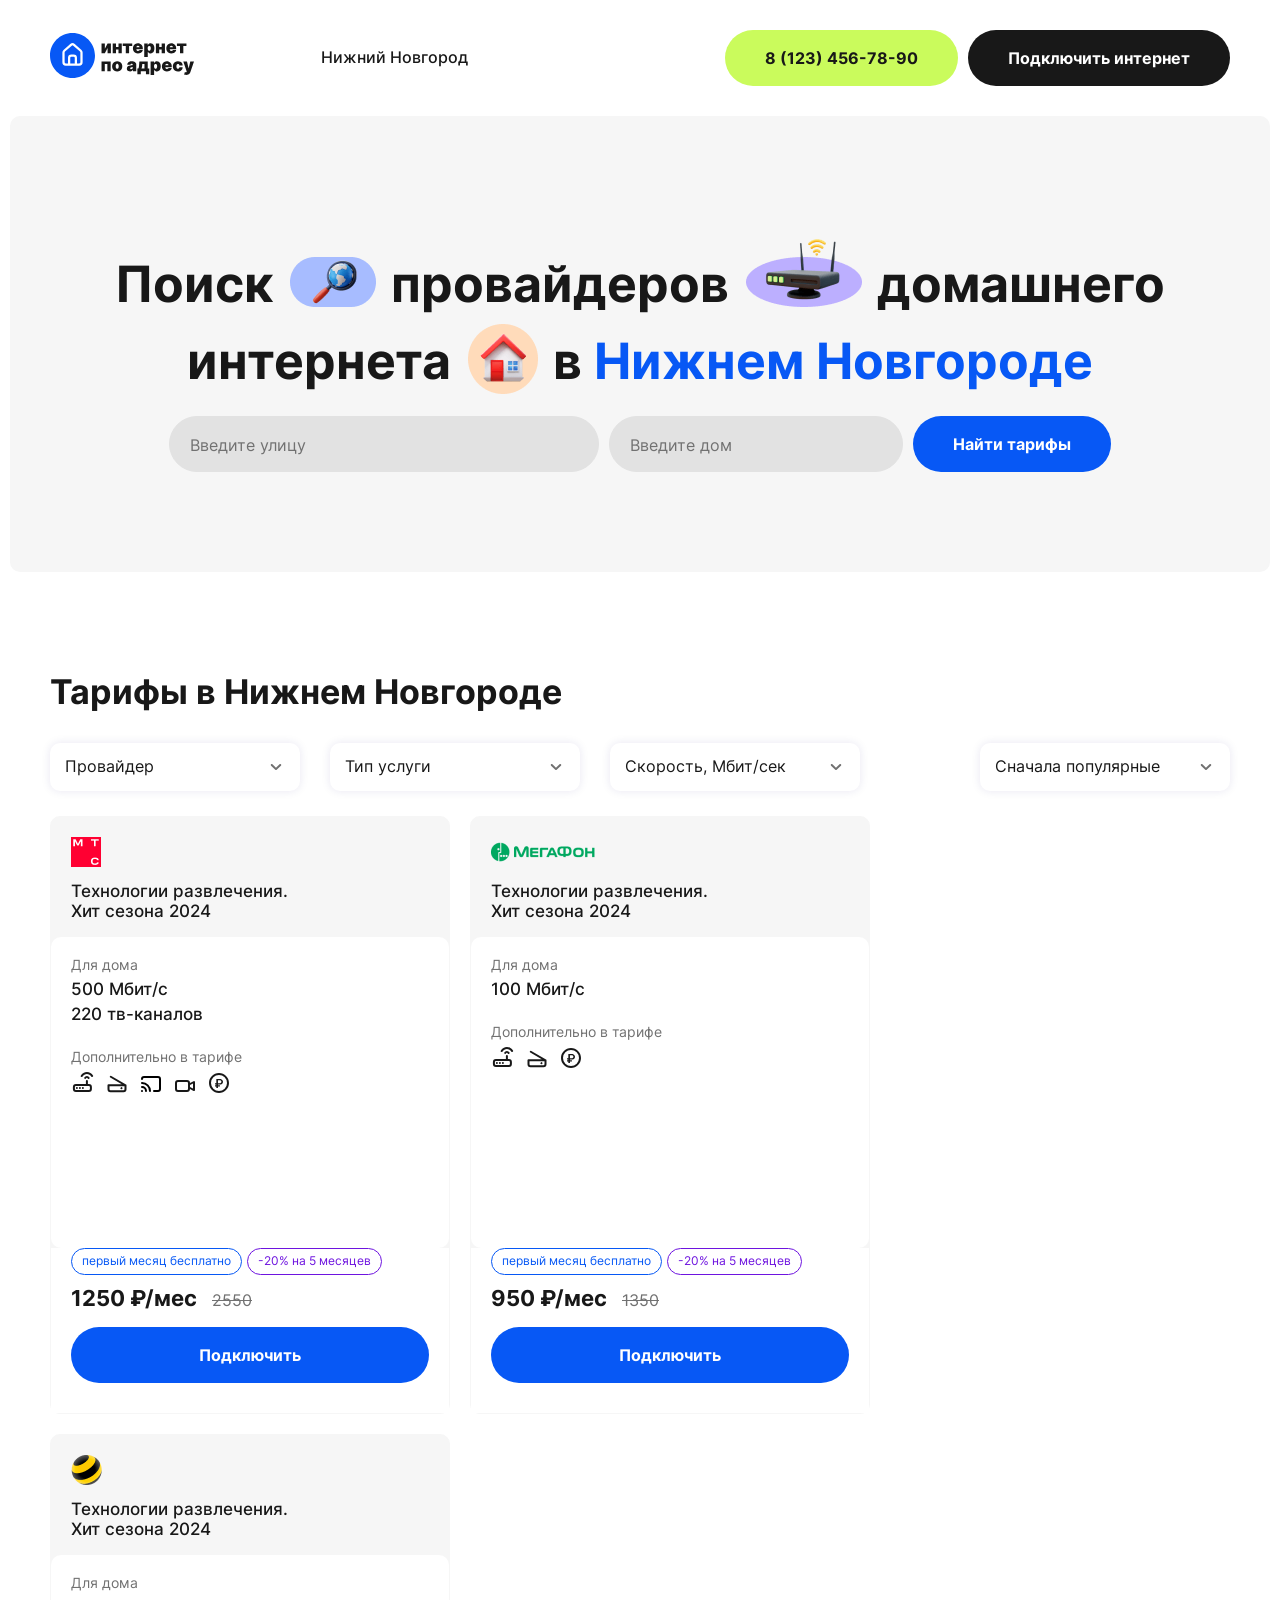
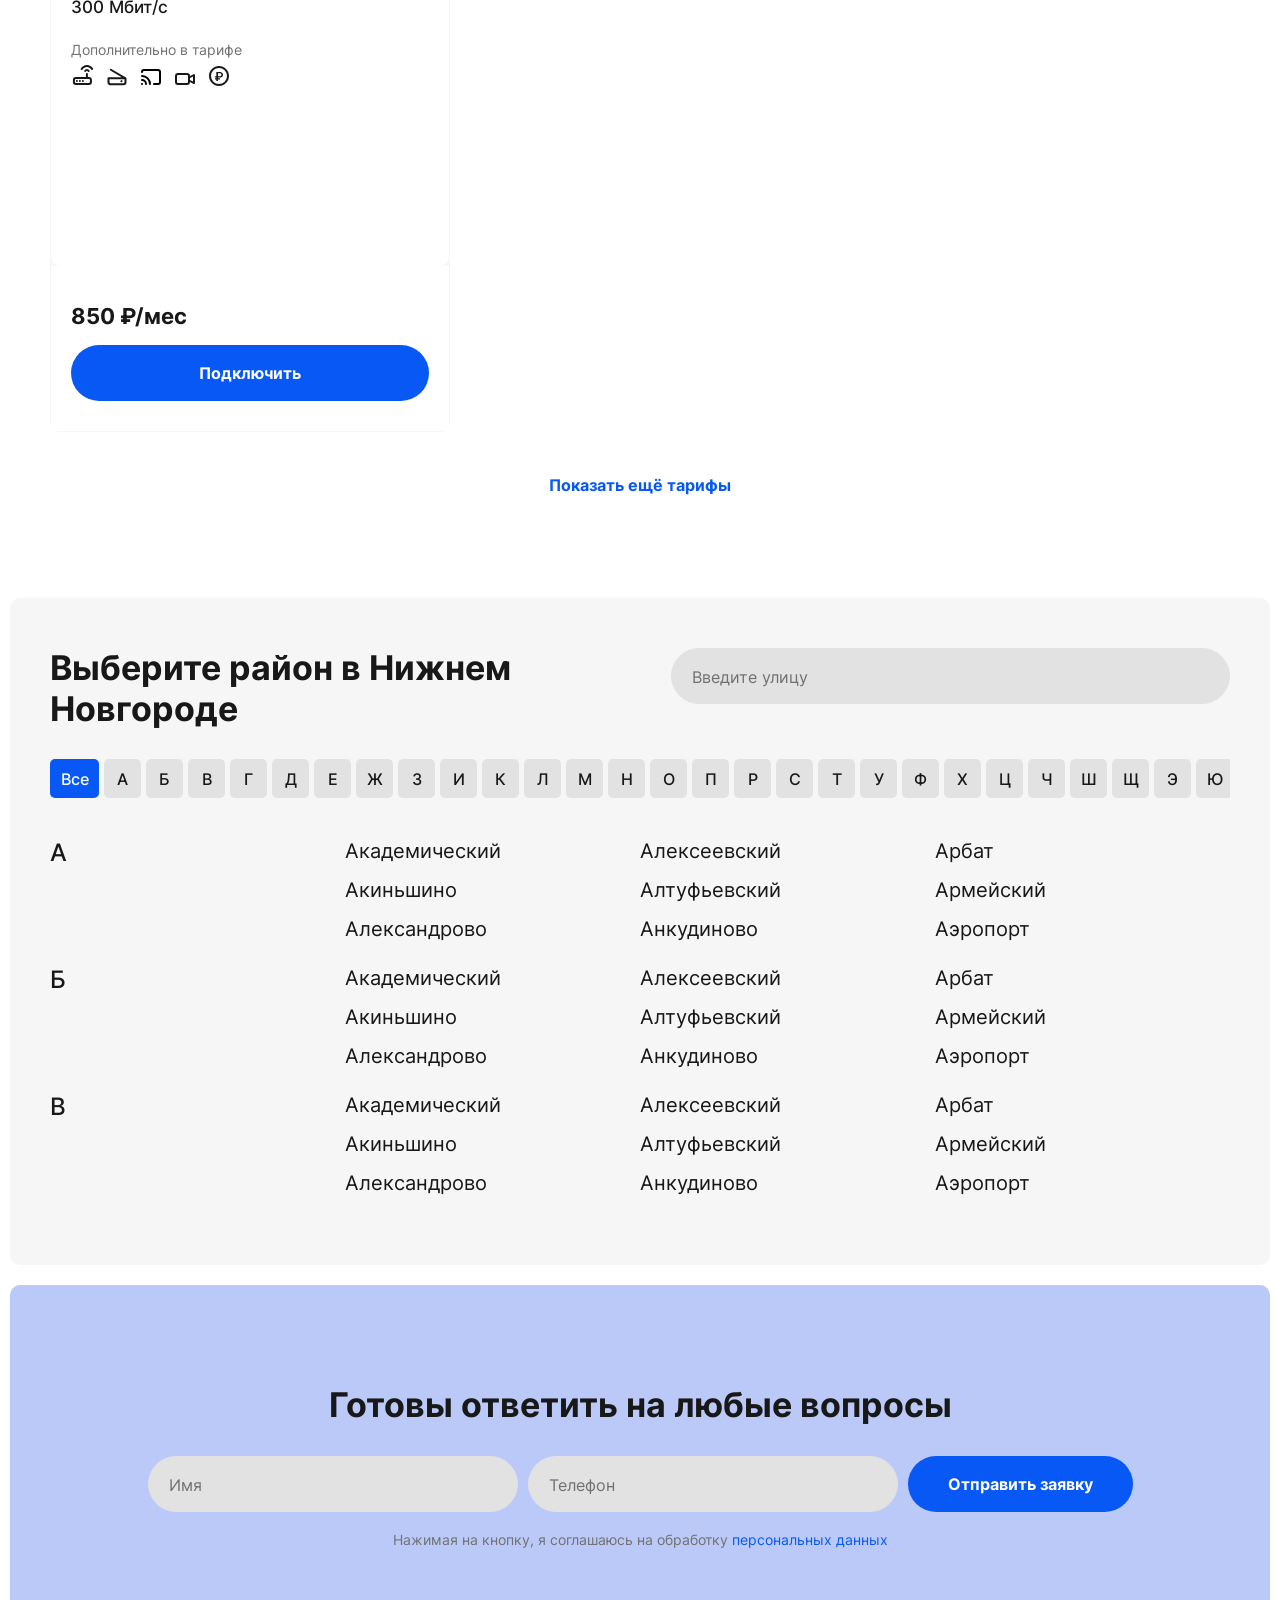
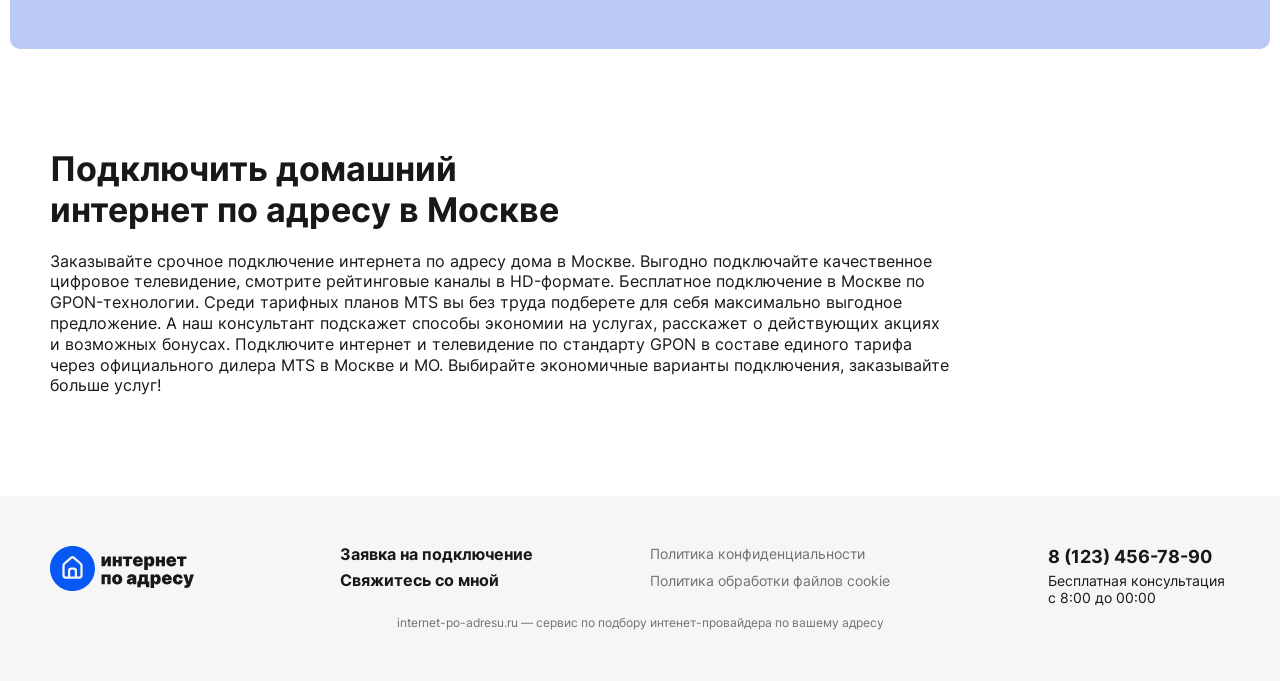
==== commit 99f6ea50: "123" ====
--- a/index.html
+++ b/index.html
@@ -38,7 +38,7 @@
               fill="#0758F5" />
           </svg>
         </a>
-        <span class="header-city txt-med">Нижний Новгород</span>
+        <span onclick="openCitiesPopup();" class="header-city txt-med">Нижний Новгород</span>
         <div class="header-buttons">
           <a class="show-mob" href="tel:#">
             <svg width="40" height="40" fill="none" xmlns="http://www.w3.org/2000/svg">
@@ -372,6 +372,7 @@
         </svg>
         <button class="show-filters-button simple-button">Фильтры и сортировка</button>
       </div>
+
       <div class="tariffs-container">
         <div class="tariffs">
           <div class="card" data-filtered filter_by-provider="mts" filter_by-speed="500" filter_by-tariff-type="internet-tv" sort-popularity="5" sort-price="1250"
@@ -1323,6 +1324,302 @@
           <button class="simple-button show-more blue">Показать ещё тарифы</button>
         </div>
       </div>
+
+      <div class="popup filters overlay">
+        <div class="popup-container br-10">
+          <div class="grabber-container show-laptop">
+            <div class="grabber"></div>
+          </div>
+          <div class="close-icon hide-laptop">
+            <svg width="32" height="32" fill="none" xmlns="http://www.w3.org/2000/svg">
+              <path
+                d="m17.88 16 5.733-5.72a1.339 1.339 0 1 0-1.893-1.893L16 14.12l-5.72-5.733a1.339 1.339 0 1 0-1.893 1.893L14.12 16l-5.733 5.72a1.332 1.332 0 0 0 0 1.893 1.333 1.333 0 0 0 1.893 0L16 17.88l5.72 5.733a1.333 1.333 0 0 0 1.893 0 1.333 1.333 0 0 0 0-1.893L17.88 16z"
+                fill="#9C9C9C" />
+            </svg>
+          </div>
+
+          <div class="filter-area">
+            <span class="title-popup">Фильтры</span>
+            <div class="filters-container">
+              <div class="filter" filter-execute_property="provider" filter-type="checkbox">
+                <div class="filter-tab">
+                  <span class="text" data-default_text="Провайдер" data-all_text="Провайдер - все">Провайдер</span>
+                  <span class="arr">
+                    <svg width="18" height="18" fill="none" xmlns="http://www.w3.org/2000/svg">
+                      <path
+                        d="M13.955 6.28a1.015 1.015 0 0 0-.702-.28c-.263 0-.515.1-.702.28l-3.576 3.4-3.526-3.4A1.015 1.015 0 0 0 4.747 6c-.263 0-.516.1-.702.28a.96.96 0 0 0-.295.681.93.93 0 0 0 .295.682l4.223 4.073a1.027 1.027 0 0 0 1.414 0l4.273-4.073a.93.93 0 0 0 0-1.364z"
+                        fill="#717171" />
+                    </svg>
+                  </span>
+                </div>
+                <div class="filter-content">
+                  <div class="filter-items">
+                    <div class="item">
+                      <span class="text">Все</span>
+                      <label>
+                        <input type="checkbox" name="provider-all" value="all">
+                        <span class="checkmark checkbox"></span>
+                      </label>
+                    </div>
+                    <div class="item">
+                      <span class="text">МТС</span>
+                      <label>
+                        <input type="checkbox" name="mts" value="МТС">
+                        <span class="checkmark checkbox"></span>
+                      </label>
+                    </div>
+                    <div class="item">
+                      <span class="text">Билайн</span>
+                      <label>
+                        <input type="checkbox" name="beeline" value="Билайн">
+                        <span class="checkmark checkbox"></span>
+                      </label>
+                    </div>
+                    <div class="item">
+                      <span class="text">Ростелеком</span>
+                      <label>
+                        <input type="checkbox" name="rt" value="Ростелеком">
+                        <span class="checkmark checkbox"></span>
+                      </label>
+                    </div>
+                    <div class="item">
+                      <span class="text">Мегафон</span>
+                      <label>
+                        <input type="checkbox" name="megafon" value="Мегафон">
+                        <span class="checkmark checkbox"></span>
+                      </label>
+                    </div>
+                    <div class="item">
+                      <span class="text">Дом.ру</span>
+                      <label>
+                        <input type="checkbox" name="domru" value="Дом.ру">
+                        <span class="checkmark checkbox"></span>
+                      </label>
+                    </div>
+                    <div class="item">
+                      <span class="text">Ринет</span>
+                      <label>
+                        <input type="checkbox" name="rinet" value="Ринет">
+                        <span class="checkmark checkbox"></span>
+                      </label>
+                    </div>
+                    <div class="item">
+                      <span class="text">2KOM</span>
+                      <label>
+                        <input type="checkbox" name="2kom" value="2KOM">
+                        <span class="checkmark checkbox"></span>
+                      </label>
+                    </div>
+                    <div class="item">
+                      <span class="text">Tele2</span>
+                      <label>
+                        <input type="checkbox" name="tele2" value="Tele2">
+                        <span class="checkmark checkbox"></span>
+                      </label>
+                    </div>
+                    <div class="item">
+                      <span class="text">ТТК</span>
+                      <label>
+                        <input type="checkbox" name="ttk" value="ТТК">
+                        <span class="checkmark checkbox"></span>
+                      </label>
+                    </div>
+                    <div class="item">
+                      <span class="text">Акадо</span>
+                      <label>
+                        <input type="checkbox" name="akado" value="Акадо">
+                        <span class="checkmark checkbox"></span>
+                      </label>
+                    </div>
+                    <div class="item">
+                      <span class="text">Марьино</span>
+                      <label>
+                        <input type="checkbox" name="marino" value="Марьино">
+                        <span class="checkmark checkbox"></span>
+                      </label>
+                    </div>
+                  </div>
+                  <div class="filter-buttons">
+                    <button class="reset simple-button violet" disabled>Сбросить</button>
+                    <button class="execute simple-button blue" disabled>Применить</button>
+                  </div>
+                </div>
+              </div>
+              <div class="filter" filter-execute_property="type" filter-type="checkbox">
+                <div class="filter-tab">
+                  <span class="text" data-default_text="Тип услуги" data-all_text="Тип услуги - все">Тип услуги</span>
+                  <span class="arr">
+                    <svg width="18" height="18" fill="none" xmlns="http://www.w3.org/2000/svg">
+                      <path
+                        d="M13.955 6.28a1.015 1.015 0 0 0-.702-.28c-.263 0-.515.1-.702.28l-3.576 3.4-3.526-3.4A1.015 1.015 0 0 0 4.747 6c-.263 0-.516.1-.702.28a.96.96 0 0 0-.295.681.93.93 0 0 0 .295.682l4.223 4.073a1.027 1.027 0 0 0 1.414 0l4.273-4.073a.93.93 0 0 0 0-1.364z"
+                        fill="#717171" />
+                    </svg>
+                  </span>
+                </div>
+                <div class="filter-content">
+                  <div class="filter-items">
+                    <div class="item">
+                      <span class="text">Все</span>
+                      <label>
+                        <input type="checkbox" name="type-all" value="all">
+                        <span class="checkmark checkbox"></span>
+                      </label>
+                    </div>
+                    <div class="item">
+                      <span class="text">Только интернет</span>
+                      <label>
+                        <input type="checkbox" name="internet" value="интернет">
+                        <span class="checkmark checkbox"></span>
+                      </label>
+                    </div>
+                    <div class="item">
+                      <span class="text">Интернет и ТВ</span>
+                      <label>
+                        <input type="checkbox" name="internet-tv" value="интернет и ТВ">
+                        <span class="checkmark checkbox"></span>
+                      </label>
+                    </div>
+                    <div class="item">
+                      <span class="text">Интернет, ТВ и связь</span>
+                      <label>
+                        <input type="checkbox" name="internet-tv-mob" value="интернет, ТВ и связь">
+                        <span class="checkmark checkbox"></span>
+                      </label>
+                    </div>
+                    <div class="item">
+                      <span class="text">Интернет и связь</span>
+                      <label>
+                        <input type="checkbox" name="internet-mob" value="интернет и связь">
+                        <span class="checkmark checkbox"></span>
+                      </label>
+                    </div>
+                  </div>
+                  <div class="filter-buttons">
+                    <button class="reset simple-button violet" disabled>Сбросить</button>
+                    <button class="execute simple-button blue" disabled>Применить</button>
+                  </div>
+                </div>
+              </div>
+              <div class="filter" filter-execute_property="speed" filter-type="speed">
+                <div class="filter-tab">
+                  <span class="text" data-default_text="Скорость, Мбит/сек" data-additional_text="Мбит/сек" data-all_text="Скорость - любая">Скорость, Мбит/сек</span>
+                  <span class="arr">
+                    <svg width="18" height="18" fill="none" xmlns="http://www.w3.org/2000/svg">
+                      <path
+                        d="M13.955 6.28a1.015 1.015 0 0 0-.702-.28c-.263 0-.515.1-.702.28l-3.576 3.4-3.526-3.4A1.015 1.015 0 0 0 4.747 6c-.263 0-.516.1-.702.28a.96.96 0 0 0-.295.681.93.93 0 0 0 .295.682l4.223 4.073a1.027 1.027 0 0 0 1.414 0l4.273-4.073a.93.93 0 0 0 0-1.364z"
+                        fill="#717171" />
+                    </svg>
+                  </span>
+                </div>
+                <div class="filter-content">
+                  <div class="filter-items">
+                    <div class="item">
+                      <span class="text">Любая</span>
+                      <label>
+                        <input type="radio" name="speed" value="all">
+                        <span class="checkmark radio"></span>
+                      </label>
+                    </div>
+                    <div class="item">
+                      <span class="text">до 100 Мбит/с</span>
+                      <label>
+                        <input type="radio" name="speed" value="100">
+                        <span class="checkmark radio"></span>
+                      </label>
+                    </div>
+                    <div class="item">
+                      <span class="text">до 300 Мбит/с</span>
+                      <label>
+                        <input type="radio" name="speed" value="300">
+                        <span class="checkmark radio"></span>
+                      </label>
+                    </div>
+                    <div class="item">
+                      <span class="text">до 500 Мбит/с</span>
+                      <label>
+                        <input type="radio" name="speed" value="500">
+                        <span class="checkmark radio"></span>
+                      </label>
+                    </div>
+                    <div class="item">
+                      <span class="text">более 500 Мбит/с</span>
+                      <label>
+                        <input type="radio" name="speed" value="500+">
+                        <span class="checkmark radio"></span>
+                      </label>
+                    </div>
+                  </div>
+                  <div class="filter-buttons">
+                    <button class="reset simple-button violet" disabled>Сбросить</button>
+                    <button class="execute simple-button blue" disabled>Применить</button>
+                  </div>
+                </div>
+              </div>
+            </div>
+            <span class="title-popup">Сортировка</span>
+
+            <div class="sort-container">
+              <div class="filter sort">
+                <div class="filter-tab">
+                  <span class="text">Сначала популярные</span>
+                  <span class="arr">
+                    <svg width="18" height="18" fill="none" xmlns="http://www.w3.org/2000/svg">
+                      <path
+                        d="M13.955 6.28a1.015 1.015 0 0 0-.702-.28c-.263 0-.515.1-.702.28l-3.576 3.4-3.526-3.4A1.015 1.015 0 0 0 4.747 6c-.263 0-.516.1-.702.28a.96.96 0 0 0-.295.681.93.93 0 0 0 .295.682l4.223 4.073a1.027 1.027 0 0 0 1.414 0l4.273-4.073a.93.93 0 0 0 0-1.364z"
+                        fill="#717171" />
+                    </svg>
+                  </span>
+                </div>
+                <div class="filter-content">
+                  <div class="filter-items">
+                    <div class="item">
+                      <span class="text">Сначала популярные</span>
+                      <label>
+                        <input type="radio" name="sort" value="sort-popularity" checked>
+                        <span class="checkmark radio"></span>
+                      </label>
+                    </div>
+                    <div class="item">
+                      <span class="text">Сначала по акции</span>
+                      <label>
+                        <input type="radio" name="sort" value="sort-action">
+                        <span class="checkmark radio"></span>
+                      </label>
+                    </div>
+                    <div class="item">
+                      <span class="text">Сначала быстрые</span>
+                      <label>
+                        <input type="radio" name="sort" value="sort-speed">
+                        <span class="checkmark radio"></span>
+                      </label>
+                    </div>
+                    <div class="item">
+                      <span class="text">Сначала дешевые</span>
+                      <label>
+                        <input type="radio" name="sort" value="sort-price">
+                        <span class="checkmark radio"></span>
+                      </label>
+                    </div>
+                    <div class="item">
+                      <span class="text">Сначала дорогие</span>
+                      <label>
+                        <input type="radio" name="sort" value="sort-max_price">
+                        <span class="checkmark radio"></span>
+                      </label>
+                    </div>
+                  </div>
+                </div>
+              </div>
+            </div>
+          </div>
+
+          <div class="filter-buttons">
+            <button class="reset button black">Сбросить</button>
+            <button class="execute button blue">Применить</button>
+          </div>
+        </div>
+      </div>
+
     </div>
     <div class="container mob-scroll bg-gray-50 br-10 search-form">
       <div class="search-head">
@@ -1460,7 +1757,7 @@
           </label>
         </div>
       </div>
-      <div class="search-result">
+      <div class="search-result scroll-block">
         <div class="char-section" data-char="а">
           <span class="char">а</span>
           <div class="char-result">
@@ -1801,6 +2098,537 @@
       </div>
     </div>
   </div>
+  <div class="popup overlay cities">
+    <div class="popup-container br-10">
+      <div class="grabber-container show-laptop">
+        <div class="grabber"></div>
+      </div>
+
+      <div class="close-icon hide-laptop">
+        <svg width="32" height="32" fill="none" xmlns="http://www.w3.org/2000/svg">
+          <path
+            d="m17.88 16 5.733-5.72a1.339 1.339 0 1 0-1.893-1.893L16 14.12l-5.72-5.733a1.339 1.339 0 1 0-1.893 1.893L14.12 16l-5.733 5.72a1.332 1.332 0 0 0 0 1.893 1.333 1.333 0 0 0 1.893 0L16 17.88l5.72 5.733a1.333 1.333 0 0 0 1.893 0 1.333 1.333 0 0 0 0-1.893L17.88 16z"
+            fill="#9C9C9C" />
+        </svg>
+      </div>
+
+      <span class="title">Выбор города</span>
+
+      <form>
+        <label class="text-input bg-gray-100" data-type="text">
+          <input type="text" name="cities" />
+          <span class="label-text">Поиск города</span>
+          <span class="error"></span>
+          <span class="reset">
+            <svg width="24" height="24" fill="none" xmlns="http://www.w3.org/2000/svg">
+              <path
+                d="m13.41 12 4.3-4.29a1.004 1.004 0 1 0-1.42-1.42L12 10.59l-4.29-4.3a1.004 1.004 0 0 0-1.42 1.42l4.3 4.29-4.3 4.29a1 1 0 0 0 0 1.42.998.998 0 0 0 1.42 0l4.29-4.3 4.29 4.3a.998.998 0 0 0 1.42 0 .997.997 0 0 0 .219-1.095.998.998 0 0 0-.22-.325L13.41 12z"
+                fill="#717171" />
+            </svg>
+          </span>
+        </label>
+
+        <div class="cities-container scroll-block">
+          <div class="city-hold">
+            <ul>
+              <li><a href="https://internet-by-address.ru/">Москва</a></li>
+              <li><a href="https://internet-by-address.ru/sankt-peterburg">Санкт-Петербург</a></li>
+              <li><a href="https://internet-by-address.ru/novosibirsk">Новосибирск</a></li>
+              <li><a href="https://internet-by-address.ru/yaroslavl">Ярославль</a></li>
+              <li><a href="https://internet-by-address.ru/tula">Тула</a></li>
+              <li><a href="https://internet-by-address.ru/ekaterinburg">Екатеринбург</a></li>
+              <li><a href="https://internet-by-address.ru/chelyabinsk">Челябинск</a></li>
+              <li><a href="https://internet-by-address.ru/nizhnij-novgorod">Нижний Новгород</a></li>
+              <li><a href="https://internet-by-address.ru/krasnodar">Краснодар</a></li>
+              <li><a href="https://internet-by-address.ru/vladivostok">Владивосток</a></li>
+              <li><a href="https://internet-by-address.ru/zheleznogorsk">Железногорск</a></li>
+              <li><a href="https://internet-by-address.ru/kazan">Казань</a></li>
+              <li><a href="https://internet-by-address.ru/sochi">Сочи</a></li>
+            </ul>
+          </div>
+
+          <div class="city-list">
+            <div class="city-list-el">
+              <div class="city-list-letter">А</div>
+              <div class="letter-list">
+                <div data-find="азнакаево" class="city-list-link">
+                  <a href="https://internet-by-address.ru/aznakaevo">Азнакаево</a>
+                  <span class="region">Республика Татарстан</span>
+                </div>
+                <div data-find="азов" class="city-list-link"><a href="https://internet-by-address.ru/azov">Азов</a></div>
+                <div data-find="аксай" class="city-list-link"><a href="https://internet-by-address.ru/aksaj">Аксай</a></div>
+                <div data-find="альметьевск" class="city-list-link"><a href="https://internet-by-address.ru/almetevsk">Альметьевск</a></div>
+                <div data-find="амурск" class="city-list-link"><a href="https://internet-by-address.ru/amursk">Амурск</a></div>
+                <div data-find="анапа" class="city-list-link"><a href="https://internet-by-address.ru/anapa">Анапа</a></div>
+                <div data-find="анджиевский" class="city-list-link"><a href="https://internet-by-address.ru/andzhievskij">Анджиевский</a></div>
+                <div data-find="андреевка" class="city-list-link"><a href="https://internet-by-address.ru/andreevka">Андреевка</a></div>
+                <div data-find="анкудиновка" class="city-list-link"><a href="https://internet-by-address.ru/ankudinovka">Анкудиновка</a></div>
+                <div data-find="апрелевка" class="city-list-link"><a href="https://internet-by-address.ru/aprelevka">Апрелевка</a></div>
+                <div data-find="арзамас" class="city-list-link"><a href="https://internet-by-address.ru/arzamas">Арзамас</a></div>
+                <div data-find="астрахань" class="city-list-link"><a href="https://internet-by-address.ru/astraxan">Астрахань</a></div>
+                <div data-find="афонино" class="city-list-link"><a href="https://internet-by-address.ru/afonino">Афонино</a></div>
+                <div data-find="ахтубинск" class="city-list-link"><a href="https://internet-by-address.ru/axtubinsk">Ахтубинск</a></div>
+              </div>
+            </div>
+            <div class="city-list-el">
+              <div class="city-list-letter">Б</div>
+              <div class="letter-list">
+                <div data-find="балаково" class="city-list-link"><a href="https://internet-by-address.ru/balakovo">Балаково</a></div>
+                <div data-find="балашиха" class="city-list-link"><a href="https://internet-by-address.ru/balashixa">Балашиха</a></div>
+                <div data-find="барнаул" class="city-list-link"><a href="https://internet-by-address.ru/barnaul">Барнаул</a></div>
+                <div data-find="батайск" class="city-list-link"><a href="https://internet-by-address.ru/batajsk">Батайск</a></div>
+                <div data-find="батино" class="city-list-link"><a href="https://internet-by-address.ru/batino">Батино</a></div>
+                <div data-find="белая калитва" class="city-list-link"><a href="https://internet-by-address.ru/belaya-kalitva">Белая Калитва</a></div>
+                <div data-find="белгород" class="city-list-link"><a href="https://internet-by-address.ru/belgorod">Белгород</a></div>
+                <div data-find="белогорск" class="city-list-link"><a href="https://internet-by-address.ru/belogorsk">Белогорск</a></div>
+                <div data-find="белорецк" class="city-list-link"><a href="https://internet-by-address.ru/beloreczk">Белорецк</a></div>
+                <div data-find="белореченск" class="city-list-link"><a href="https://internet-by-address.ru/belorechensk">Белореченск</a></div>
+                <div data-find="белоярский" class="city-list-link"><a href="https://internet-by-address.ru/beloyarskij">Белоярский</a></div>
+                <div data-find="белый яр" class="city-list-link"><a href="https://internet-by-address.ru/belyj-yar">Белый Яр</a></div>
+                <div data-find="бердск" class="city-list-link"><a href="https://internet-by-address.ru/berdsk">Бердск</a></div>
+                <div data-find="березовка" class="city-list-link"><a href="https://internet-by-address.ru/berezovka">Березовка</a></div>
+                <div data-find="берёзовка" class="city-list-link"><a href="https://internet-by-address.ru/beryozovka">Берёзовка</a></div>
+                <div data-find="бийск" class="city-list-link"><a href="https://internet-by-address.ru/bijsk">Бийск</a></div>
+                <div data-find="благовещенск" class="city-list-link"><a href="https://internet-by-address.ru/blagoveshhensk">Благовещенск</a></div>
+                <div data-find="бор" class="city-list-link"><a href="https://internet-by-address.ru/bor">Бор</a></div>
+                <div data-find="борисоглебск" class="city-list-link"><a href="https://internet-by-address.ru/borisoglebsk">Борисоглебск</a></div>
+                <div data-find="бронницы" class="city-list-link"><a href="https://internet-by-address.ru/bronnicy">Бронницы</a></div>
+                <div data-find="бугульма" class="city-list-link"><a href="https://internet-by-address.ru/bugulma">Бугульма</a></div>
+                <div data-find="бугуруслан" class="city-list-link"><a href="https://internet-by-address.ru/buguruslan">Бугуруслан</a></div>
+                <div data-find="бузулук" class="city-list-link"><a href="https://internet-by-address.ru/buzuluk">Бузулук</a></div>
+              </div>
+            </div>
+            <div class="city-list-el">
+              <div class="city-list-letter">В</div>
+              <div class="letter-list">
+                <div data-find="ватутинки" class="city-list-link"><a href="https://internet-by-address.ru/vatutinki">Ватутинки</a></div>
+                <div data-find="великий новгород" class="city-list-link"><a href="https://internet-by-address.ru/velikij-novgorod">Великий Новгород</a></div>
+                <div data-find="верхнетемерницкий" class="city-list-link"><a href="https://internet-by-address.ru/verxnetemerniczkij">Верхнетемерницкий</a></div>
+                <div data-find="видное" class="city-list-link"><a href="https://internet-by-address.ru/vidnoe">Видное</a></div>
+                <div data-find="владивосток" class="city-list-link"><a href="https://internet-by-address.ru/vladivostok">Владивосток</a></div>
+                <div data-find="владимир" class="city-list-link"><a href="https://internet-by-address.ru/vladimir">Владимир</a></div>
+                <div data-find="волгоград" class="city-list-link"><a href="https://internet-by-address.ru/volgograd">Волгоград</a></div>
+                <div data-find="волжск" class="city-list-link"><a href="https://internet-by-address.ru/volzhsk">Волжск</a></div>
+                <div data-find="вологда" class="city-list-link"><a href="https://internet-by-address.ru/vologda">Вологда</a></div>
+                <div data-find="волховец" class="city-list-link"><a href="https://internet-by-address.ru/volxovecz">Волховец</a></div>
+                <div data-find="воронеж" class="city-list-link"><a href="https://internet-by-address.ru/voronezh">Воронеж</a></div>
+                <div data-find="ворошнево" class="city-list-link"><a href="https://internet-by-address.ru/voroshnevo">Ворошнево</a></div>
+                <div data-find="воскресенское" class="city-list-link"><a href="https://internet-by-address.ru/voskresenskoe">Воскресенское</a></div>
+                <div data-find="воткинск" class="city-list-link"><a href="https://internet-by-address.ru/votkinsk">Воткинск</a></div>
+                <div data-find="всеволожск" class="city-list-link"><a href="https://internet-by-address.ru/vsevolozhsk">Всеволожск</a></div>
+              </div>
+            </div>
+            <div class="city-list-el">
+              <div class="city-list-letter">Г</div>
+              <div class="letter-list">
+                <div data-find="газопровод" class="city-list-link"><a href="https://internet-by-address.ru/gazoprovod">Газопровод</a></div>
+                <div data-find="гай" class="city-list-link"><a href="https://internet-by-address.ru/gaj">Гай</a></div>
+                <div data-find="геленджик" class="city-list-link"><a href="https://internet-by-address.ru/gelendzhik">Геленджик</a></div>
+                <div data-find="глазов" class="city-list-link"><a href="https://internet-by-address.ru/glazov">Глазов</a></div>
+                <div data-find="голицыно" class="city-list-link"><a href="https://internet-by-address.ru/golicyno">Голицыно</a></div>
+                <div data-find="горки-10" class="city-list-link"><a href="https://internet-by-address.ru/gorki-10">Горки-10</a></div>
+                <div data-find="горки-2" class="city-list-link"><a href="https://internet-by-address.ru/gorki-2">Горки-2</a></div>
+                <div data-find="горный" class="city-list-link"><a href="https://internet-by-address.ru/gornyj">Горный</a></div>
+                <div data-find="горняцкий" class="city-list-link"><a href="https://internet-by-address.ru/gornyaczkij">Горняцкий</a></div>
+                <div data-find="григорово" class="city-list-link"><a href="https://internet-by-address.ru/grigorovo">Григорово</a></div>
+                <div data-find="грязи" class="city-list-link"><a href="https://internet-by-address.ru/gryazi">Грязи</a></div>
+              </div>
+            </div>
+            <div class="city-list-el">
+              <div class="city-list-letter">Д</div>
+              <div class="letter-list">
+                <div data-find="дегтярск" class="city-list-link"><a href="https://internet-by-address.ru/degtyarsk">Дегтярск</a></div>
+                <div data-find="дерябиха" class="city-list-link"><a href="https://internet-by-address.ru/deryabixa">Дерябиха</a></div>
+                <div data-find="джалиль" class="city-list-link"><a href="https://internet-by-address.ru/dzhalil">Джалиль</a></div>
+                <div data-find="дзержинск" class="city-list-link"><a href="https://internet-by-address.ru/dzerzhinsk">Дзержинск</a></div>
+                <div data-find="дзержинский" class="city-list-link"><a href="https://internet-by-address.ru/dzerzhinskij">Дзержинский</a></div>
+                <div data-find="дмитров" class="city-list-link"><a href="https://internet-by-address.ru/dmitrov">Дмитров</a></div>
+                <div data-find="добрянка" class="city-list-link"><a href="https://internet-by-address.ru/dobryanka">Добрянка</a></div>
+                <div data-find="долгопрудный" class="city-list-link"><a href="https://internet-by-address.ru/dolgoprudnyj">Долгопрудный</a></div>
+                <div data-find="домодедово" class="city-list-link"><a href="https://internet-by-address.ru/domodedovo">Домодедово</a></div>
+                <div data-find="донецк" class="city-list-link"><a href="https://internet-by-address.ru/doneczk">Донецк</a></div>
+                <div data-find="дубовое" class="city-list-link"><a href="https://internet-by-address.ru/dubovoe">Дубовое</a></div>
+                <div data-find="дудинка" class="city-list-link"><a href="https://internet-by-address.ru/dudinka">Дудинка</a></div>
+                <div data-find="дядьково" class="city-list-link"><a href="https://internet-by-address.ru/dyadkovo">Дядьково</a></div>
+              </div>
+            </div>
+            <div class="city-list-el">
+              <div class="city-list-letter">Е</div>
+              <div class="letter-list">
+                <div data-find="екатеринбург" class="city-list-link"><a href="https://internet-by-address.ru/ekaterinburg">Екатеринбург</a></div>
+                <div data-find="елабуга" class="city-list-link"><a href="https://internet-by-address.ru/elabuga">Елабуга</a></div>
+                <div data-find="елец" class="city-list-link"><a href="https://internet-by-address.ru/elecz">Елец</a></div>
+                <div data-find="ессентуки" class="city-list-link"><a href="https://internet-by-address.ru/essentuki">Ессентуки</a></div>
+                <div data-find="ессентукская" class="city-list-link"><a href="https://internet-by-address.ru/essentukskaya">Ессентукская</a></div>
+              </div>
+            </div>
+            <div class="city-list-el">
+              <div class="city-list-letter">Ж</div>
+              <div class="letter-list">
+                <div data-find="железноводск" class="city-list-link"><a href="https://internet-by-address.ru/zheleznovodsk">Железноводск</a></div>
+                <div data-find="железногорск" class="city-list-link"><a href="https://internet-by-address.ru/zheleznogorsk">Железногорск</a></div>
+                <div data-find="железнодорожный" class="city-list-link"><a href="https://internet-by-address.ru/zheleznodorozhnyj">Железнодорожный</a></div>
+                <div data-find="жилина" class="city-list-link"><a href="https://internet-by-address.ru/zhilina">Жилина</a></div>
+                <div data-find="жуковка-3" class="city-list-link"><a href="https://internet-by-address.ru/zhukovka-3">Жуковка-3</a></div>
+                <div data-find="жуковский" class="city-list-link"><a href="https://internet-by-address.ru/zhukovskij">Жуковский</a></div>
+              </div>
+            </div>
+            <div class="city-list-el">
+              <div class="city-list-letter">З</div>
+              <div class="letter-list">
+                <div data-find="завода мосрентген" class="city-list-link"><a href="https://internet-by-address.ru/zavoda-mosrentgen">Завода Мосрентген</a></div>
+                <div data-find="заводской" class="city-list-link"><a href="https://internet-by-address.ru/zavodskoj">Заводской</a></div>
+                <div data-find="завьялово" class="city-list-link"><a href="https://internet-by-address.ru/zavyalovo">Завьялово</a></div>
+                <div data-find="заинск" class="city-list-link"><a href="https://internet-by-address.ru/zainsk">Заинск</a></div>
+                <div data-find="западные шунды" class="city-list-link"><a href="https://internet-by-address.ru/zapadnye-shundy">Западные Шунды</a></div>
+                <div data-find="западный" class="city-list-link"><a href="https://internet-by-address.ru/zapadnyj">Западный</a></div>
+                <div data-find="зареченский" class="city-list-link"><a href="https://internet-by-address.ru/zarechenskij">Зареченский</a></div>
+                <div data-find="заречный" class="city-list-link"><a href="https://internet-by-address.ru/zarechnyj">Заречный</a></div>
+                <div data-find="засечное" class="city-list-link"><a href="https://internet-by-address.ru/zasechnoe">Засечное</a></div>
+                <div data-find="зато сибирский" class="city-list-link"><a href="https://internet-by-address.ru/zato-sibirskij">ЗАТО Сибирский</a></div>
+                <div data-find="звенигород" class="city-list-link"><a href="https://internet-by-address.ru/zvenigorod">Звенигород</a></div>
+                <div data-find="зеленодольск" class="city-list-link"><a href="https://internet-by-address.ru/zelenodolsk">Зеленодольск</a></div>
+                <div data-find="знаменка" class="city-list-link"><a href="https://internet-by-address.ru/znamenka">Знаменка</a></div>
+                <div data-find="знаменск" class="city-list-link"><a href="https://internet-by-address.ru/znamensk">Знаменск</a></div>
+              </div>
+            </div>
+            <div class="city-list-el">
+              <div class="city-list-letter">И</div>
+              <div class="letter-list">
+                <div data-find="иваново" class="city-list-link"><a href="https://internet-by-address.ru/ivanovo">Иваново</a></div>
+                <div data-find="ивантеевка" class="city-list-link"><a href="https://internet-by-address.ru/ivanteevka">Ивантеевка</a></div>
+                <div data-find="ижевск" class="city-list-link"><a href="https://internet-by-address.ru/izhevsk">Ижевск</a></div>
+                <div data-find="иркутск" class="city-list-link"><a href="https://internet-by-address.ru/irkutsk">Иркутск</a></div>
+                <div data-find="искитим" class="city-list-link"><a href="https://internet-by-address.ru/iskitim">Искитим</a></div>
+                <div data-find="ишим" class="city-list-link"><a href="https://internet-by-address.ru/ishim">Ишим</a></div>
+                <div data-find="ишимбай" class="city-list-link"><a href="https://internet-by-address.ru/ishimbaj">Ишимбай</a></div>
+              </div>
+            </div>
+            <div class="city-list-el">
+              <div class="city-list-letter">К</div>
+              <div class="letter-list">
+                <div data-find="казань" class="city-list-link"><a href="https://internet-by-address.ru/kazan">Казань</a></div>
+                <div data-find="каинская заимка" class="city-list-link"><a href="https://internet-by-address.ru/kainskaya-zaimka">Каинская Заимка</a></div>
+                <div data-find="калуга" class="city-list-link"><a href="https://internet-by-address.ru/kaluga">Калуга</a></div>
+                <div data-find="каменка" class="city-list-link"><a href="https://internet-by-address.ru/kamenka">Каменка</a></div>
+                <div data-find="каменск-уральский" class="city-list-link"><a href="https://internet-by-address.ru/kamensk-uralskij">Каменск-Уральский</a></div>
+                <div data-find="каменск-шахтинский" class="city-list-link"><a href="https://internet-by-address.ru/kamensk-shaxtinskij">Каменск-Шахтинский</a></div>
+                <div data-find="кемерово" class="city-list-link"><a href="https://internet-by-address.ru/kemerovo">Кемерово</a></div>
+                <div data-find="киров" class="city-list-link"><a href="https://internet-by-address.ru/kirov">Киров</a></div>
+                <div data-find="кирово-чепецк" class="city-list-link"><a href="https://internet-by-address.ru/kirovo-chepeczk">Кирово-Чепецк</a></div>
+                <div data-find="кисловодск" class="city-list-link"><a href="https://internet-by-address.ru/kislovodsk">Кисловодск</a></div>
+                <div data-find="колпино" class="city-list-link"><a href="https://internet-by-address.ru/kolpino">Колпино</a></div>
+                <div data-find="коммунарка" class="city-list-link"><a href="https://internet-by-address.ru/kommunarka">Коммунарка</a></div>
+                <div data-find="комсомольск-на-амуре" class="city-list-link"><a href="https://internet-by-address.ru/komsomolsk-na-amure">Комсомольск-на-Амуре</a></div>
+                <div data-find="кондратово" class="city-list-link"><a href="https://internet-by-address.ru/kondratovo">Кондратово</a></div>
+                <div data-find="коневка" class="city-list-link"><a href="https://internet-by-address.ru/konevka">Коневка</a></div>
+                <div data-find="королёв" class="city-list-link"><a href="https://internet-by-address.ru/korolyov">Королёв</a></div>
+                <div data-find="коряжма" class="city-list-link"><a href="https://internet-by-address.ru/koryazhma">Коряжма</a></div>
+                <div data-find="котельники" class="city-list-link"><a href="https://internet-by-address.ru/kotelniki">Котельники</a></div>
+                <div data-find="котовск" class="city-list-link"><a href="https://internet-by-address.ru/kotovsk">Котовск</a></div>
+                <div data-find="кохма" class="city-list-link"><a href="https://internet-by-address.ru/koxma">Кохма</a></div>
+                <div data-find="красненькая" class="city-list-link"><a href="https://internet-by-address.ru/krasnenkaya">Красненькая</a></div>
+                <div data-find="красноармейск" class="city-list-link"><a href="https://internet-by-address.ru/krasnoarmejsk">Красноармейск</a></div>
+                <div data-find="красногорск" class="city-list-link"><a href="https://internet-by-address.ru/krasnogorsk">Красногорск</a></div>
+                <div data-find="краснодар" class="city-list-link"><a href="https://internet-by-address.ru/krasnodar">Краснодар</a></div>
+                <div data-find="красное село" class="city-list-link"><a href="https://internet-by-address.ru/krasnoe-selo">Красное село</a></div>
+                <div data-find="краснокамск" class="city-list-link"><a href="https://internet-by-address.ru/krasnokamsk">Краснокамск</a></div>
+                <div data-find="краснообск" class="city-list-link"><a href="https://internet-by-address.ru/krasnoobsk">Краснообск</a></div>
+                <div data-find="красный бор" class="city-list-link"><a href="https://internet-by-address.ru/krasnyj-bor">Красный Бор</a></div>
+                <div data-find="криводановка" class="city-list-link"><a href="https://internet-by-address.ru/krivodanovka">Криводановка</a></div>
+                <div data-find="кстово" class="city-list-link"><a href="https://internet-by-address.ru/kstovo">Кстово</a></div>
+                <div data-find="кудрово" class="city-list-link"><a href="https://internet-by-address.ru/kudrovo">Кудрово</a></div>
+                <div data-find="кузнецк" class="city-list-link"><a href="https://internet-by-address.ru/kuzneczk">Кузнецк</a></div>
+                <div data-find="кулешовка" class="city-list-link"><a href="https://internet-by-address.ru/kuleshovka">Кулешовка</a></div>
+                <div data-find="курган" class="city-list-link"><a href="https://internet-by-address.ru/kurgan">Курган</a></div>
+                <div data-find="курск" class="city-list-link"><a href="https://internet-by-address.ru/kursk">Курск</a></div>
+                <div data-find="курчатов" class="city-list-link"><a href="https://internet-by-address.ru/kurchatov">Курчатов</a></div>
+                <div data-find="кызыл" class="city-list-link"><a href="https://internet-by-address.ru/kyzyl">Кызыл</a></div>
+              </div>
+            </div>
+            <div class="city-list-el">
+              <div class="city-list-letter">Л</div>
+              <div class="letter-list">
+                <div data-find="левокумка" class="city-list-link"><a href="https://internet-by-address.ru/levokumka">Левокумка</a></div>
+                <div data-find="лениногорск" class="city-list-link"><a href="https://internet-by-address.ru/leninogorsk">Лениногорск</a></div>
+                <div data-find="лесниково" class="city-list-link"><a href="https://internet-by-address.ru/lesnikovo">Лесниково</a></div>
+                <div data-find="лесозаводск" class="city-list-link"><a href="https://internet-by-address.ru/lesozavodsk">Лесозаводск</a></div>
+                <div data-find="липецк" class="city-list-link"><a href="https://internet-by-address.ru/lipeczk">Липецк</a></div>
+                <div data-find="лобня" class="city-list-link"><a href="https://internet-by-address.ru/lobnya">Лобня</a></div>
+                <div data-find="ложок" class="city-list-link"><a href="https://internet-by-address.ru/lozhok">Ложок</a></div>
+                <div data-find="лыткарино" class="city-list-link"><a href="https://internet-by-address.ru/lytkarino">Лыткарино</a></div>
+                <div data-find="люберцы" class="city-list-link"><a href="https://internet-by-address.ru/lyubercy">Люберцы</a></div>
+              </div>
+            </div>
+            <div class="city-list-el">
+              <div class="city-list-letter">М</div>
+              <div class="letter-list">
+                <div data-find="магадан" class="city-list-link"><a href="https://internet-by-address.ru/magadan">Магадан</a></div>
+                <div data-find="магнитогорск" class="city-list-link"><a href="https://internet-by-address.ru/magnitogorsk">Магнитогорск</a></div>
+                <div data-find="майкоп" class="city-list-link"><a href="https://internet-by-address.ru/majkop">Майкоп</a></div>
+                <div data-find="майский" class="city-list-link"><a href="https://internet-by-address.ru/majskij">Майский</a></div>
+                <div data-find="маркова" class="city-list-link"><a href="https://internet-by-address.ru/markova">Маркова</a></div>
+                <div data-find="междуреченск" class="city-list-link"><a href="https://internet-by-address.ru/mezhdurechensk">Междуреченск</a></div>
+                <div data-find="менделеевск" class="city-list-link"><a href="https://internet-by-address.ru/mendeleevsk">Менделеевск</a></div>
+                <div data-find="менделеевский" class="city-list-link"><a href="https://internet-by-address.ru/mendeleevskij">Менделеевский</a></div>
+                <div data-find="металлплощадка" class="city-list-link"><a href="https://internet-by-address.ru/metallploshhadka">Металлплощадка</a></div>
+                <div data-find="мечниково" class="city-list-link"><a href="https://internet-by-address.ru/mechnikovo">Мечниково</a></div>
+                <div data-find="миасс" class="city-list-link"><a href="https://internet-by-address.ru/miass">Миасс</a></div>
+                <div data-find="минеральные воды" class="city-list-link"><a href="https://internet-by-address.ru/mineralnye-vody">Минеральные Воды</a></div>
+                <div data-find="мирный" class="city-list-link"><a href="https://internet-by-address.ru/mirnyj">Мирный</a></div>
+                <div data-find="михайловск" class="city-list-link"><a href="https://internet-by-address.ru/mixajlovsk">Михайловск</a></div>
+                <div data-find="можга" class="city-list-link"><a href="https://internet-by-address.ru/mozhga">Можга</a></div>
+                <div data-find="молочное" class="city-list-link"><a href="https://internet-by-address.ru/molochnoe">Молочное</a></div>
+                <div data-find="москва" class="city-list-link"><a href="https://internet-by-address.ru/">Москва</a></div>
+                <div data-find="московский" class="city-list-link"><a href="https://internet-by-address.ru/moskovskij">Московский</a></div>
+                <div data-find="муравленко" class="city-list-link"><a href="https://internet-by-address.ru/muravlenko">Муравленко</a></div>
+                <div data-find="мурино" class="city-list-link"><a href="https://internet-by-address.ru/murino">Мурино</a></div>
+                <div data-find="мытищи" class="city-list-link"><a href="https://internet-by-address.ru/mytishhi">Мытищи</a></div>
+              </div>
+            </div>
+            <div class="city-list-el">
+              <div class="city-list-letter">Н</div>
+              <div class="letter-list">
+                <div data-find="набережные челны" class="city-list-link"><a href="https://internet-by-address.ru/naberezhnye-chelny">Набережные Челны</a></div>
+                <div data-find="нариманов" class="city-list-link"><a href="https://internet-by-address.ru/narimanov">Нариманов</a></div>
+                <div data-find="наро-фоминск" class="city-list-link"><a href="https://internet-by-address.ru/naro-fominsk">Наро-Фоминск</a></div>
+                <div data-find="нахабино" class="city-list-link"><a href="https://internet-by-address.ru/naxabino">Нахабино</a></div>
+                <div data-find="находка" class="city-list-link"><a href="https://internet-by-address.ru/naxodka">Находка</a></div>
+                <div data-find="невинномысск" class="city-list-link"><a href="https://internet-by-address.ru/nevinnomyssk">Невинномысск</a></div>
+                <div data-find="немчиново" class="city-list-link"><a href="https://internet-by-address.ru/nemchinovo">Немчиново</a></div>
+                <div data-find="нефтекамск" class="city-list-link"><a href="https://internet-by-address.ru/neftekamsk">Нефтекамск</a></div>
+                <div data-find="нефтеюганск" class="city-list-link"><a href="https://internet-by-address.ru/nefteyugansk">Нефтеюганск</a></div>
+                <div data-find="нижневартовск" class="city-list-link"><a href="https://internet-by-address.ru/nizhnevartovsk">Нижневартовск</a></div>
+                <div data-find="нижнекамск" class="city-list-link"><a href="https://internet-by-address.ru/nizhnekamsk">Нижнекамск</a></div>
+                <div data-find="нижний новгород" class="city-list-link"><a href="https://internet-by-address.ru/nizhnij-novgorod">Нижний Новгород</a></div>
+                <div data-find="нижний тагил" class="city-list-link"><a href="https://internet-by-address.ru/nizhnij-tagil">Нижний Тагил</a></div>
+                <div data-find="новая мельница" class="city-list-link"><a href="https://internet-by-address.ru/novaya-melnicza">Новая Мельница</a></div>
+                <div data-find="ново-талицы" class="city-list-link"><a href="https://internet-by-address.ru/novo-talicy">Ново-Талицы</a></div>
+                <div data-find="новоглаголево" class="city-list-link"><a href="https://internet-by-address.ru/novoglagolevo">Новоглаголево</a></div>
+                <div data-find="новое девяткино" class="city-list-link"><a href="https://internet-by-address.ru/novoe-devyatkino">Новое Девяткино</a></div>
+                <div data-find="новокузнецк" class="city-list-link"><a href="https://internet-by-address.ru/novokuzneczk">Новокузнецк</a></div>
+                <div data-find="новороссийск" class="city-list-link"><a href="https://internet-by-address.ru/novorossijsk">Новороссийск</a></div>
+                <div data-find="новосибирск" class="city-list-link"><a href="https://internet-by-address.ru/novosibirsk">Новосибирск</a></div>
+                <div data-find="новотроицк" class="city-list-link"><a href="https://internet-by-address.ru/novotroiczk">Новотроицк</a></div>
+                <div data-find="новочеркасск" class="city-list-link"><a href="https://internet-by-address.ru/novocherkassk">Новочеркасск</a></div>
+                <div data-find="новошахтинск" class="city-list-link"><a href="https://internet-by-address.ru/novoshaxtinsk">Новошахтинск</a></div>
+                <div data-find="новые ляды" class="city-list-link"><a href="https://internet-by-address.ru/novye-lyady">Новые Ляды</a></div>
+                <div data-find="новый уренгой" class="city-list-link"><a href="https://internet-by-address.ru/novyj-urengoj">Новый Уренгой</a></div>
+                <div data-find="новь" class="city-list-link"><a href="https://internet-by-address.ru/nov">Новь</a></div>
+                <div data-find="ногинск" class="city-list-link"><a href="https://internet-by-address.ru/noginsk">Ногинск</a></div>
+                <div data-find="норильск" class="city-list-link"><a href="https://internet-by-address.ru/norilsk">Норильск</a></div>
+                <div data-find="ноябрьск" class="city-list-link"><a href="https://internet-by-address.ru/noyabrsk">Ноябрьск</a></div>
+                <div data-find="нягань" class="city-list-link"><a href="https://internet-by-address.ru/nyagan">Нягань</a></div>
+              </div>
+            </div>
+            <div class="city-list-el">
+              <div class="city-list-letter">О</div>
+              <div class="letter-list">
+                <div data-find="образцово" class="city-list-link"><a href="https://internet-by-address.ru/obrazczovo">Образцово</a></div>
+                <div data-find="обь" class="city-list-link"><a href="https://internet-by-address.ru/ob">Обь</a></div>
+                <div data-find="одинцово" class="city-list-link"><a href="https://internet-by-address.ru/odinczovo">Одинцово</a></div>
+                <div data-find="октябрьский" class="city-list-link"><a href="https://internet-by-address.ru/oktyabrskij">Октябрьский</a></div>
+                <div data-find="омск" class="city-list-link"><a href="https://internet-by-address.ru/omsk">Омск</a></div>
+                <div data-find="орел" class="city-list-link"><a href="https://internet-by-address.ru/orel">Орел</a></div>
+                <div data-find="орёл" class="city-list-link"><a href="https://internet-by-address.ru/oryol">Орёл</a></div>
+                <div data-find="оренбург" class="city-list-link"><a href="https://internet-by-address.ru/orenburg">Оренбург</a></div>
+                <div data-find="орехово-зуево" class="city-list-link"><a href="https://internet-by-address.ru/orexovo-zuevo">Орехово-Зуево</a></div>
+                <div data-find="орск" class="city-list-link"><a href="https://internet-by-address.ru/orsk">Орск</a></div>
+                <div data-find="осинники" class="city-list-link"><a href="https://internet-by-address.ru/osinniki">Осинники</a></div>
+              </div>
+            </div>
+            <div class="city-list-el">
+              <div class="city-list-letter">П</div>
+              <div class="letter-list">
+                <div data-find="павловск" class="city-list-link"><a href="https://internet-by-address.ru/pavlovsk">Павловск</a></div>
+                <div data-find="панковка" class="city-list-link"><a href="https://internet-by-address.ru/pankovka">Панковка</a></div>
+                <div data-find="пенза" class="city-list-link"><a href="https://internet-by-address.ru/penza">Пенза</a></div>
+                <div data-find="первомайский" class="city-list-link"><a href="https://internet-by-address.ru/orenburgskaya-oblast-pervomajskij">Первомайский</a></div>
+                <div data-find="первомайский" class="city-list-link"><a href="https://internet-by-address.ru/udmurtskaya-respublika-pervomajskij">Первомайский</a></div>
+                <div data-find="первомайский_о" class="city-list-link"><a href="https://internet-by-address.ru/pervomajskijo">Первомайский_о</a></div>
+                <div data-find="первомайский_у" class="city-list-link"><a href="https://internet-by-address.ru/pervomajskiju">Первомайский_У</a></div>
+                <div data-find="первоуральск" class="city-list-link"><a href="https://internet-by-address.ru/pervouralsk">Первоуральск</a></div>
+                <div data-find="пермь" class="city-list-link"><a href="https://internet-by-address.ru/perm">Пермь</a></div>
+                <div data-find="петрово-дальнее" class="city-list-link"><a href="https://internet-by-address.ru/petrovo-dalnee">Петрово-Дальнее</a></div>
+                <div data-find="петропавловск-камчатский" class="city-list-link"><a
+                    href="https://internet-by-address.ru/petropavlovsk-kamchatskij">Петропавловск-Камчатский</a>
+                </div>
+                <div data-find="петушки" class="city-list-link"><a href="https://internet-by-address.ru/petushki">Петушки</a></div>
+                <div data-find="подольск" class="city-list-link"><a href="https://internet-by-address.ru/podolsk">Подольск</a></div>
+                <div data-find="поздняково" class="city-list-link"><a href="https://internet-by-address.ru/pozdnyakovo">Поздняково</a></div>
+                <div data-find="пойковский" class="city-list-link"><a href="https://internet-by-address.ru/pojkovskij">Пойковский</a></div>
+                <div data-find="полевской" class="city-list-link"><a href="https://internet-by-address.ru/polevskoj">Полевской</a></div>
+                <div data-find="приволжский" class="city-list-link"><a href="https://internet-by-address.ru/privolzhskij">Приволжский</a></div>
+                <div data-find="пригородный" class="city-list-link"><a href="https://internet-by-address.ru/prigorodnyj">Пригородный</a></div>
+                <div data-find="псков" class="city-list-link"><a href="https://internet-by-address.ru/pskov">Псков</a></div>
+                <div data-find="пушкин" class="city-list-link"><a href="https://internet-by-address.ru/pushkin">Пушкин</a></div>
+                <div data-find="пушкино" class="city-list-link"><a href="https://internet-by-address.ru/pushkino">Пушкино</a></div>
+                <div data-find="пыть-ях" class="city-list-link"><a href="https://internet-by-address.ru/pyt-yax">Пыть-Ях</a></div>
+                <div data-find="пятигорск" class="city-list-link"><a href="https://internet-by-address.ru/pyatigorsk">Пятигорск</a></div>
+              </div>
+            </div>
+            <div class="city-list-el">
+              <div class="city-list-letter">Р</div>
+              <div class="letter-list">
+                <div data-find="радужный" class="city-list-link"><a href="https://internet-by-address.ru/raduzhnyj">Радужный</a></div>
+                <div data-find="разумное" class="city-list-link"><a href="https://internet-by-address.ru/razumnoe">Разумное</a></div>
+                <div data-find="раменское" class="city-list-link"><a href="https://internet-by-address.ru/ramenskoe">Раменское</a></div>
+                <div data-find="рассказово" class="city-list-link"><a href="https://internet-by-address.ru/rasskazovo">Рассказово</a></div>
+                <div data-find="реж" class="city-list-link"><a href="https://internet-by-address.ru/rezh">Реж</a></div>
+                <div data-find="реутов" class="city-list-link"><a href="https://internet-by-address.ru/reutov">Реутов</a></div>
+                <div data-find="ржев" class="city-list-link"><a href="https://internet-by-address.ru/rzhev">Ржев</a></div>
+                <div data-find="ростов-на-дону" class="city-list-link"><a href="https://internet-by-address.ru/rostov-na-donu">Ростов-на-Дону</a></div>
+                <div data-find="рыбное" class="city-list-link"><a href="https://internet-by-address.ru/rybnoe">Рыбное</a></div>
+                <div data-find="рязань" class="city-list-link"><a href="https://internet-by-address.ru/ryazan">Рязань</a></div>
+              </div>
+            </div>
+            <div class="city-list-el">
+              <div class="city-list-letter">С</div>
+              <div class="letter-list">
+                <div data-find="садовый" class="city-list-link"><a href="https://internet-by-address.ru/sadovyj">Садовый</a></div>
+                <div data-find="салават" class="city-list-link"><a href="https://internet-by-address.ru/salavat">Салават</a></div>
+                <div data-find="самара" class="city-list-link"><a href="https://internet-by-address.ru/samara">Самара</a></div>
+                <div data-find="санкт-петербург" class="city-list-link"><a href="https://internet-by-address.ru/sankt-peterburg">Санкт-Петербург</a></div>
+                <div data-find="сарапул" class="city-list-link"><a href="https://internet-by-address.ru/sarapul">Сарапул</a></div>
+                <div data-find="саратов" class="city-list-link"><a href="https://internet-by-address.ru/saratov">Саратов</a></div>
+                <div data-find="саров" class="city-list-link"><a href="https://internet-by-address.ru/sarov">Саров</a></div>
+                <div data-find="сахарово" class="city-list-link"><a href="https://internet-by-address.ru/saxarovo">Сахарово</a></div>
+                <div data-find="свободный" class="city-list-link"><a href="https://internet-by-address.ru/svobodnyj">Свободный</a></div>
+                <div data-find="северный" class="city-list-link"><a href="https://internet-by-address.ru/severnyj">Северный</a></div>
+                <div data-find="северодвинск" class="city-list-link"><a href="https://internet-by-address.ru/severodvinsk">Северодвинск</a></div>
+                <div data-find="сергиев посад" class="city-list-link"><a href="https://internet-by-address.ru/sergiev-posad">Сергиев Посад</a></div>
+                <div data-find="серпухов" class="city-list-link"><a href="https://internet-by-address.ru/serpuxov">Серпухов</a></div>
+                <div data-find="сестрорецк" class="city-list-link"><a href="https://internet-by-address.ru/sestroreczk">Сестрорецк</a></div>
+                <div data-find="сизево" class="city-list-link"><a href="https://internet-by-address.ru/sizevo">Сизево</a></div>
+                <div data-find="смоленск" class="city-list-link"><a href="https://internet-by-address.ru/smolensk">Смоленск</a></div>
+                <div data-find="совхоза рязанский" class="city-list-link"><a href="https://internet-by-address.ru/sovxoza-ryazanskij">Совхоза Рязанский</a></div>
+                <div data-find="совхозный" class="city-list-link"><a href="https://internet-by-address.ru/sovxoznyj">Совхозный</a></div>
+                <div data-find="соликамск" class="city-list-link"><a href="https://internet-by-address.ru/solikamsk">Соликамск</a></div>
+                <div data-find="солнечногорск" class="city-list-link"><a href="https://internet-by-address.ru/solnechnogorsk">Солнечногорск</a></div>
+                <div data-find="солнечный" class="city-list-link"><a href="https://internet-by-address.ru/solnechnyj">Солнечный</a></div>
+                <div data-find="сорочинск" class="city-list-link"><a href="https://internet-by-address.ru/sorochinsk">Сорочинск</a></div>
+                <div data-find="сосновый бор" class="city-list-link"><a href="https://internet-by-address.ru/sosnovyj-bor">Сосновый Бор</a></div>
+                <div data-find="сочи" class="city-list-link"><a href="https://internet-by-address.ru/sochi">Сочи</a></div>
+                <div data-find="ставрополь" class="city-list-link"><a href="https://internet-by-address.ru/stavropol">Ставрополь</a></div>
+                <div data-find="старцево" class="city-list-link"><a href="https://internet-by-address.ru/starcevo">Старцево</a></div>
+                <div data-find="старые кены" class="city-list-link"><a href="https://internet-by-address.ru/starye-keny">Старые Кены</a></div>
+                <div data-find="старый оскол" class="city-list-link"><a href="https://internet-by-address.ru/staryj-oskol">Старый Оскол</a></div>
+                <div data-find="стерлитамак" class="city-list-link"><a href="https://internet-by-address.ru/sterlitamak">Стерлитамак</a></div>
+                <div data-find="столбово" class="city-list-link"><a href="https://internet-by-address.ru/stolbovo">Столбово</a></div>
+                <div data-find="столовое" class="city-list-link"><a href="https://internet-by-address.ru/stolovoe">Столовое</a></div>
+                <div data-find="строитель" class="city-list-link"><a href="https://internet-by-address.ru/belgorodskaya-oblast-stroitel">Строитель</a></div>
+                <div data-find="строитель" class="city-list-link"><a href="https://internet-by-address.ru/tambovskaya-oblast-stroitel">Строитель</a></div>
+                <div data-find="строитель_б" class="city-list-link"><a href="https://internet-by-address.ru/stroitelb">Строитель_б</a></div>
+                <div data-find="строитель_т" class="city-list-link"><a href="https://internet-by-address.ru/stroitelt">Строитель_Т</a></div>
+                <div data-find="ступино" class="city-list-link"><a href="https://internet-by-address.ru/stupino">Ступино</a></div>
+                <div data-find="суздаль" class="city-list-link"><a href="https://internet-by-address.ru/suzdal">Суздаль</a></div>
+                <div data-find="сургут" class="city-list-link"><a href="https://internet-by-address.ru/surgut">Сургут</a></div>
+                <div data-find="сырково" class="city-list-link"><a href="https://internet-by-address.ru/syrkovo">Сырково</a></div>
+              </div>
+            </div>
+            <div class="city-list-el">
+              <div class="city-list-letter">Т</div>
+              <div class="letter-list">
+                <div data-find="таганрог" class="city-list-link"><a href="https://internet-by-address.ru/taganrog">Таганрог</a></div>
+                <div data-find="тамбов" class="city-list-link"><a href="https://internet-by-address.ru/tambov">Тамбов</a></div>
+                <div data-find="тверь" class="city-list-link"><a href="https://internet-by-address.ru/tver">Тверь</a></div>
+                <div data-find="тельмана" class="city-list-link"><a href="https://internet-by-address.ru/telmana">Тельмана</a></div>
+                <div data-find="тобольск" class="city-list-link"><a href="https://internet-by-address.ru/tobolsk">Тобольск</a></div>
+                <div data-find="тольятти" class="city-list-link"><a href="https://internet-by-address.ru/tolyatti">Тольятти</a></div>
+                <div data-find="томск" class="city-list-link"><a href="https://internet-by-address.ru/tomsk">Томск</a></div>
+                <div data-find="тоцкое второе" class="city-list-link"><a href="https://internet-by-address.ru/toczkoe-vtoroe">Тоцкое Второе</a></div>
+                <div data-find="тоцкое-2" class="city-list-link"><a href="https://internet-by-address.ru/toczkoe-2">Тоцкое-2</a></div>
+                <div data-find="троицк" class="city-list-link"><a href="https://internet-by-address.ru/troiczk">Троицк</a></div>
+                <div data-find="тула" class="city-list-link"><a href="https://internet-by-address.ru/tula">Тула</a></div>
+                <div data-find="тюмень" class="city-list-link"><a href="https://internet-by-address.ru/tyumen">Тюмень</a></div>
+              </div>
+            </div>
+            <div class="city-list-el">
+              <div class="city-list-letter">У</div>
+              <div class="letter-list">
+                <div data-find="улан-удэ" class="city-list-link"><a href="https://internet-by-address.ru/ulan-ude">Улан-Удэ</a></div>
+                <div data-find="ульяновск" class="city-list-link"><a href="https://internet-by-address.ru/ulyanovsk">Ульяновск</a></div>
+                <div data-find="уссурийск" class="city-list-link"><a href="https://internet-by-address.ru/ussurijsk">Уссурийск</a></div>
+                <div data-find="уфа" class="city-list-link"><a href="https://internet-by-address.ru/ufa">Уфа</a></div>
+              </div>
+            </div>
+            <div class="city-list-el">
+              <div class="city-list-letter">Ф</div>
+              <div class="letter-list">
+                <div data-find="филино" class="city-list-link"><a href="https://internet-by-address.ru/filino">Филино</a></div>
+                <div data-find="фурманов" class="city-list-link"><a href="https://internet-by-address.ru/furmanov">Фурманов</a></div>
+              </div>
+            </div>
+            <div class="city-list-el">
+              <div class="city-list-letter">Х</div>
+              <div class="letter-list">
+                <div data-find="хабаровск" class="city-list-link"><a href="https://internet-by-address.ru/xabarovsk">Хабаровск</a></div>
+                <div data-find="химки" class="city-list-link"><a href="https://internet-by-address.ru/ximki">Химки</a></div>
+                <div data-find="хирино" class="city-list-link"><a href="https://internet-by-address.ru/xirino">Хирино</a></div>
+                <div data-find="хохряки" class="city-list-link"><a href="https://internet-by-address.ru/xoxryaki">Хохряки</a></div>
+              </div>
+            </div>
+            <div class="city-list-el">
+              <div class="city-list-letter">Ч</div>
+              <div class="letter-list">
+                <div data-find="чалтырь" class="city-list-link"><a href="https://internet-by-address.ru/chaltyr">Чалтырь</a></div>
+                <div data-find="челябинск" class="city-list-link"><a href="https://internet-by-address.ru/chelyabinsk">Челябинск</a></div>
+                <div data-find="череповец" class="city-list-link"><a href="https://internet-by-address.ru/cherepovecz">Череповец</a></div>
+                <div data-find="чехов" class="city-list-link"><a href="https://internet-by-address.ru/chexov">Чехов</a></div>
+                <div data-find="чита" class="city-list-link"><a href="https://internet-by-address.ru/chita">Чита</a></div>
+              </div>
+            </div>
+            <div class="city-list-el">
+              <div class="city-list-letter">Ш</div>
+              <div class="letter-list">
+                <div data-find="шабровский" class="city-list-link"><a href="https://internet-by-address.ru/shabrovskij">Шабровский</a></div>
+                <div data-find="шахты" class="city-list-link"><a href="https://internet-by-address.ru/shaxty">Шахты</a></div>
+                <div data-find="шигаево" class="city-list-link"><a href="https://internet-by-address.ru/shigaevo">Шигаево</a></div>
+                <div data-find="шолоховский" class="city-list-link"><a href="https://internet-by-address.ru/sholoxovskij">Шолоховский</a></div>
+                <div data-find="шушары" class="city-list-link"><a href="https://internet-by-address.ru/shushary">Шушары</a></div>
+                <div data-find="шуя" class="city-list-link"><a href="https://internet-by-address.ru/shuya">Шуя</a></div>
+              </div>
+            </div>
+            <div class="city-list-el">
+              <div class="city-list-letter">Щ</div>
+              <div class="letter-list">
+                <div data-find="щекино" class="city-list-link"><a href="https://internet-by-address.ru/shhekino">Щекино</a></div>
+                <div data-find="щелково" class="city-list-link"><a href="https://internet-by-address.ru/shhelkovo">Щелково</a></div>
+                <div data-find="щербинка" class="city-list-link"><a href="https://internet-by-address.ru/shherbinka">Щербинка</a></div>
+                <div data-find="щигры" class="city-list-link"><a href="https://internet-by-address.ru/shhigry">Щигры</a></div>
+              </div>
+            </div>
+            <div class="city-list-el">
+              <div class="city-list-letter">Э</div>
+              <div class="letter-list">
+                <div data-find="элеватор" class="city-list-link"><a href="https://internet-by-address.ru/elevator">Элеватор</a></div>
+                <div data-find="электросталь" class="city-list-link"><a href="https://internet-by-address.ru/elektrostal">Электросталь</a></div>
+                <div data-find="элиста" class="city-list-link"><a href="https://internet-by-address.ru/elista">Элиста</a></div>
+                <div data-find="эльбан" class="city-list-link"><a href="https://internet-by-address.ru/elban">Эльбан</a></div>
+                <div data-find="энгельс" class="city-list-link"><a href="https://internet-by-address.ru/engels">Энгельс</a></div>
+              </div>
+            </div>
+            <div class="city-list-el">
+              <div class="city-list-letter">Я</div>
+              <div class="letter-list">
+                <div data-find="яблоновский" class="city-list-link"><a href="https://internet-by-address.ru/yablonovskij">Яблоновский</a></div>
+                <div data-find="якутск" class="city-list-link"><a href="https://internet-by-address.ru/yakutsk">Якутск</a></div>
+                <div data-find="ярославль" class="city-list-link"><a href="https://internet-by-address.ru/yaroslavl">Ярославль</a></div>
+                <div data-find="ясный" class="city-list-link"><a href="https://internet-by-address.ru/yasnyj">Ясный</a></div>
+              </div>
+            </div>
+            <div class="city-list-el">
+              <div class="city-list-letter">д</div>
+              <div class="letter-list">
+                <div data-find="д. новоглаголево" class="city-list-link"><a href="https://internet-by-address.ru/d-novoglagolevo">д. Новоглаголево</a></div>
+              </div>
+            </div>
+          </div>
+          <div class="transparent hide-laptop"></div>
+        </div>
+      </form>
+    </div>
+  </div>
 
   <script type="module" src="./script/index.js"></script>
 </body>
--- a/style/index.css
+++ b/style/index.css
@@ -405,6 +405,29 @@
   background-color: var(--Light-Blue);
 }
 
+/*  ===========================================================     scroll-block   ===========================================================  */
+
+.scroll-block {
+  overflow-y: auto;
+}
+
+.scroll-block::-webkit-scrollbar {
+  width: 5px;
+}
+
+.scroll-block::-webkit-scrollbar-track {
+  background: transparent;
+}
+
+.scroll-block::-webkit-scrollbar-thumb {
+  background: var(--Blue);
+  cursor: pointer;
+}
+
+.scroll-block::-webkit-scrollbar-thumb:hover {
+  background: var(--Blue-hover);
+}
+
 /*  ===========================================================     header    ===========================================================  */
 
 header {
@@ -428,6 +451,7 @@
 
 .header-city {
   margin-right: 130px;
+  cursor: pointer;
 }
 
 @media (max-width: 1200px) {
@@ -756,7 +780,7 @@
   justify-content: space-between;
 }
 
-.filter-buttons button {
+.filter-buttons .simple-button {
   padding: 5px 0;
 }
 
@@ -1185,7 +1209,6 @@
   display: flex;
   flex-direction: column;
   gap: 25px;
-  overflow-y: auto;
 }
 
 @media (max-width: 768px) {
@@ -1195,7 +1218,7 @@
   }
 }
 
-.search-result::-webkit-scrollbar {
+/* .search-result::-webkit-scrollbar {
   width: 5px;
 }
 
@@ -1210,7 +1233,7 @@
 
 .search-result::-webkit-scrollbar-thumb:hover {
   background: var(--Blue-hover);
-}
+} */
 
 .char-section {
   display: grid;
@@ -1572,26 +1595,6 @@
     top: 0;
     animation: mobPopupUp 0.5s ease-out;
   }
-
-  @keyframes mobPopupUp {
-    from {
-      top: 100%;
-    }
-
-    to {
-      top: 0;
-    }
-  }
-
-  @keyframes mobPopupDown {
-    from {
-      top: 250px;
-    }
-
-    to {
-      top: 100%;
-    }
-  }
 }
 
 /*  ===========================================================     popup order-form    ===========================================================  */
@@ -1662,8 +1665,177 @@
     padding: 40px 0 30px;
     gap: 15px;
   }
-}
-
+
+  .popup.order-form .result {
+    padding: 40px 0 30px;
+  }
+
+  .popup.order-form .result .text {
+    font-size: 16px;
+  }
+}
+
+/*  ===========================================================     popup cities    ===========================================================  */
+
+.cities .popup-container {
+  padding: 40px 40px 0;
+  display: flex;
+  flex-direction: column;
+  gap: 15px;
+  width: 925px;
+}
+
+.popup-container .transparent {
+  position: absolute;
+  width: 925px;
+  height: 80px;
+  background: linear-gradient(180deg, rgba(255, 255, 255, 0) 0%, #fff 100%);
+  z-index: 1002;
+  bottom: 0;
+  left: 0;
+}
+
+.cities .cities-container {
+  height: 428px;
+  margin-top: 30px;
+  display: grid;
+  grid-template-columns: 1fr 3fr;
+}
+
+.cities .cities-container.filling {
+  grid-template-columns: 1fr;
+}
+
+.cities-container .city-hold ul {
+  display: flex;
+  flex-direction: column;
+  gap: 15px;
+  font-size: 16px;
+  font-weight: 500;
+  line-height: 1.3;
+  margin-bottom: 30px;
+}
+
+.city-list {
+  column-count: 3;
+  margin-bottom: 120px;
+}
+
+.filling .city-list {
+  column-count: 1;
+}
+
+.city-list-el {
+  -webkit-column-break-inside: avoid;
+  break-inside: avoid-column;
+  page-break-inside: avoid;
+}
+
+.city-list-letter {
+  font-size: 18px;
+  font-weight: 500;
+  margin-bottom: 15px;
+}
+
+.filling .city-list-letter {
+  display: none;
+}
+
+.letter-list {
+  line-height: 1.3;
+  display: flex;
+  flex-direction: column;
+  gap: 15px;
+  margin-bottom: 30px;
+}
+
+.filling .letter-list {
+  gap: 0;
+  margin-bottom: 0;
+}
+
+.letter-list .region {
+  color: var(--Gray-500);
+  line-height: 1.3;
+  display: none;
+}
+
+.filling .letter-list .region {
+  display: inline;
+}
+
+.filling .city-hold {
+  display: none;
+}
+
+.filling .city-list-link {
+  display: flex;
+  gap: 5px;
+  margin-bottom: 15px;
+}
+
+@media (max-width: 992px) {
+  .cities .popup-container {
+    width: 100%;
+    max-width: 925px;
+  }
+}
+
+@media (max-width: 768px) {
+  .cities .title {
+    margin-top: 40px;
+  }
+
+  .cities .cities-container {
+    height: calc(100vh - 270px);
+    margin-top: 25px;
+    grid-template-columns: 1fr 2fr;
+  }
+
+  .city-list {
+    column-count: 2;
+  }
+
+  .popup.overlay.cities .popup-container {
+    animation: mobCitiesPopupDown 0.5s ease-out;
+  }
+
+  .popup.overlay.cities.opened .popup-container {
+    top: 0;
+    animation: mobPopupUp 0.5s ease-out;
+  }
+}
+
+@media (max-width: 534px) {
+  .cities .cities-container {
+    grid-template-columns: 1fr;
+  }
+
+  .city-list {
+    column-count: 1;
+  }
+}
+
+/*  ===========================================================     popup filters    ===========================================================  */
+
+.filters .popup-container {
+  padding: 40px 20px 30px;
+  display: flex;
+  flex-direction: column;
+  justify-content: space-between;
+  min-height: calc(100vh - 80px);
+}
+
+@media (max-width: 768px) {
+  .popup.overlay.filters .popup-container {
+    animation: mobCitiesPopupDown 0.5s ease-out;
+  }
+
+  .popup.overlay.filters.opened .popup-container {
+    top: 0;
+    animation: mobPopupUp 0.5s ease-out;
+  }
+}
 /*  ===========================================================     hide show    ===========================================================  */
 
 .hidden {
@@ -1705,3 +1877,35 @@
     display: none;
   }
 }
+
+/*  ===========================================================     animations    ===========================================================  */
+
+@keyframes mobPopupUp {
+  from {
+    top: 100%;
+  }
+
+  to {
+    top: 0;
+  }
+}
+
+@keyframes mobPopupDown {
+  from {
+    top: 250px;
+  }
+
+  to {
+    top: 100%;
+  }
+}
+
+@keyframes mobCitiesPopupDown {
+  from {
+    top: 500px;
+  }
+
+  to {
+    top: 100%;
+  }
+}
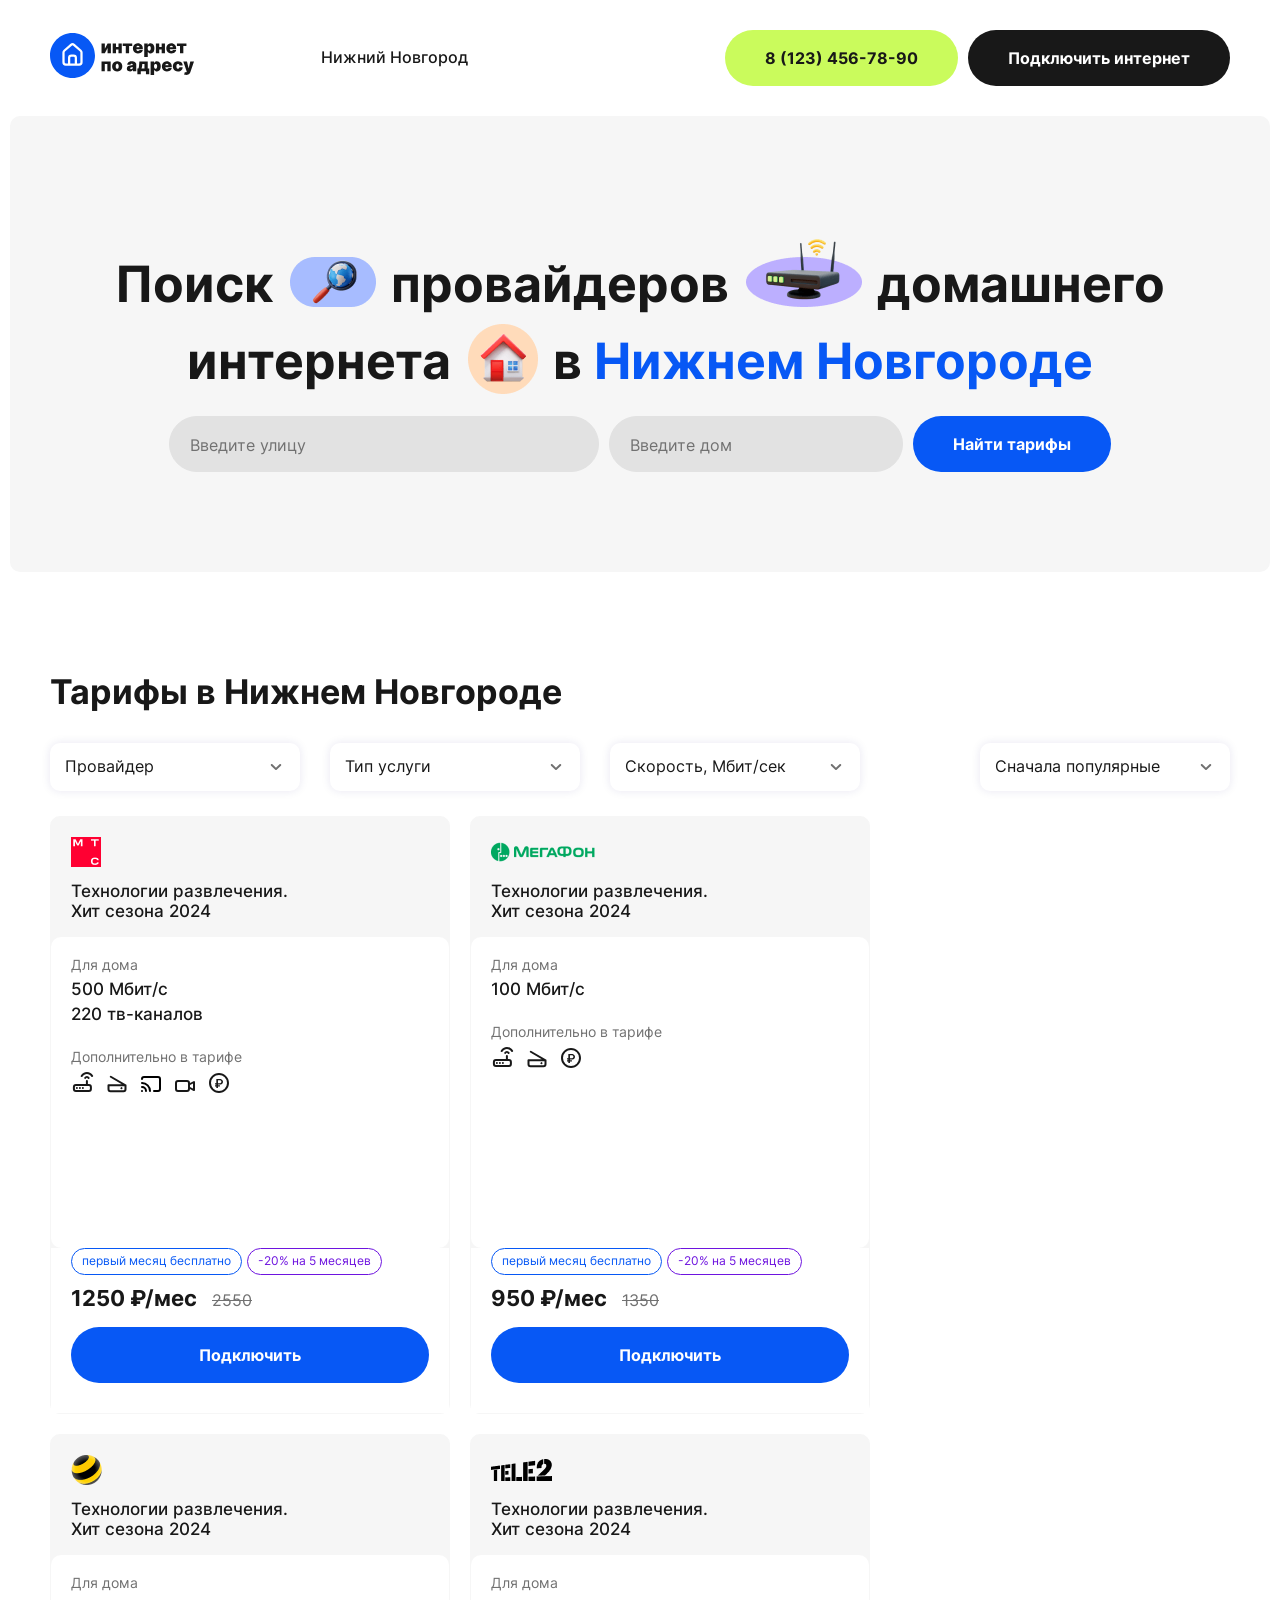
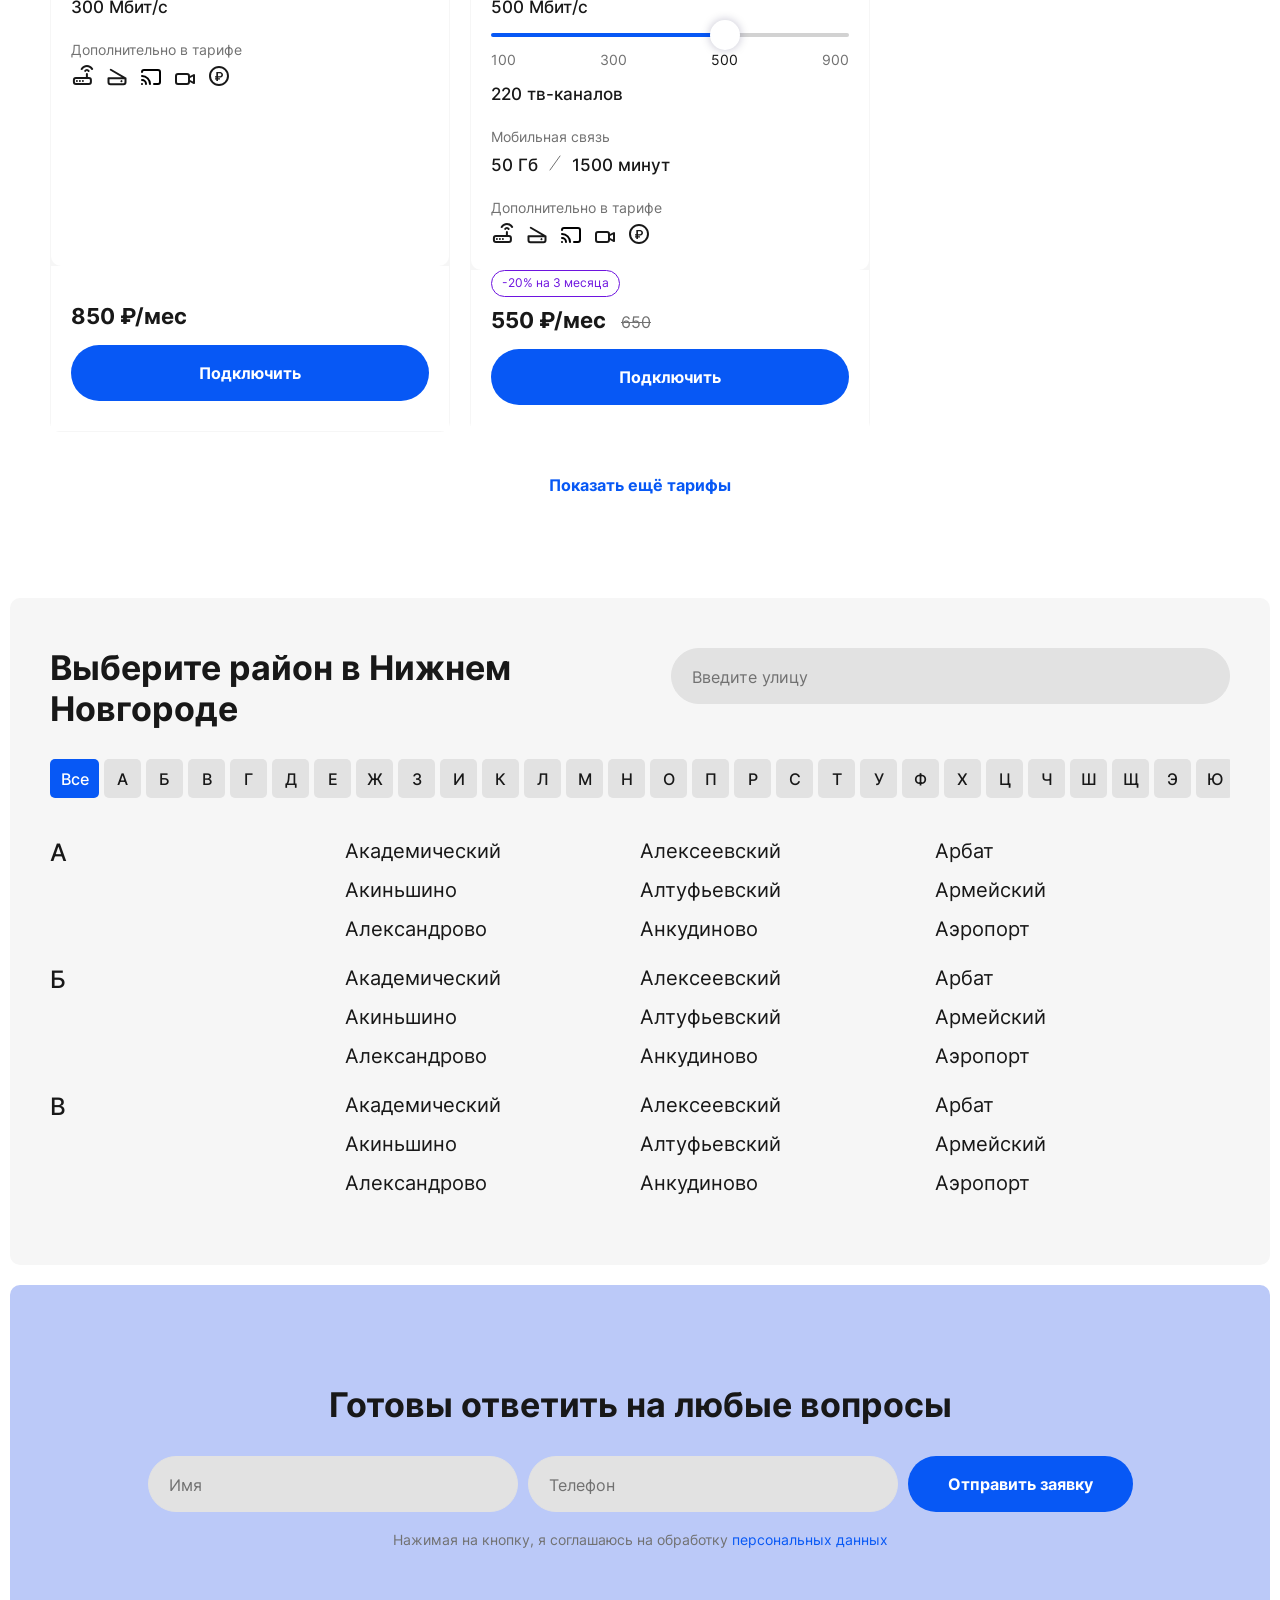
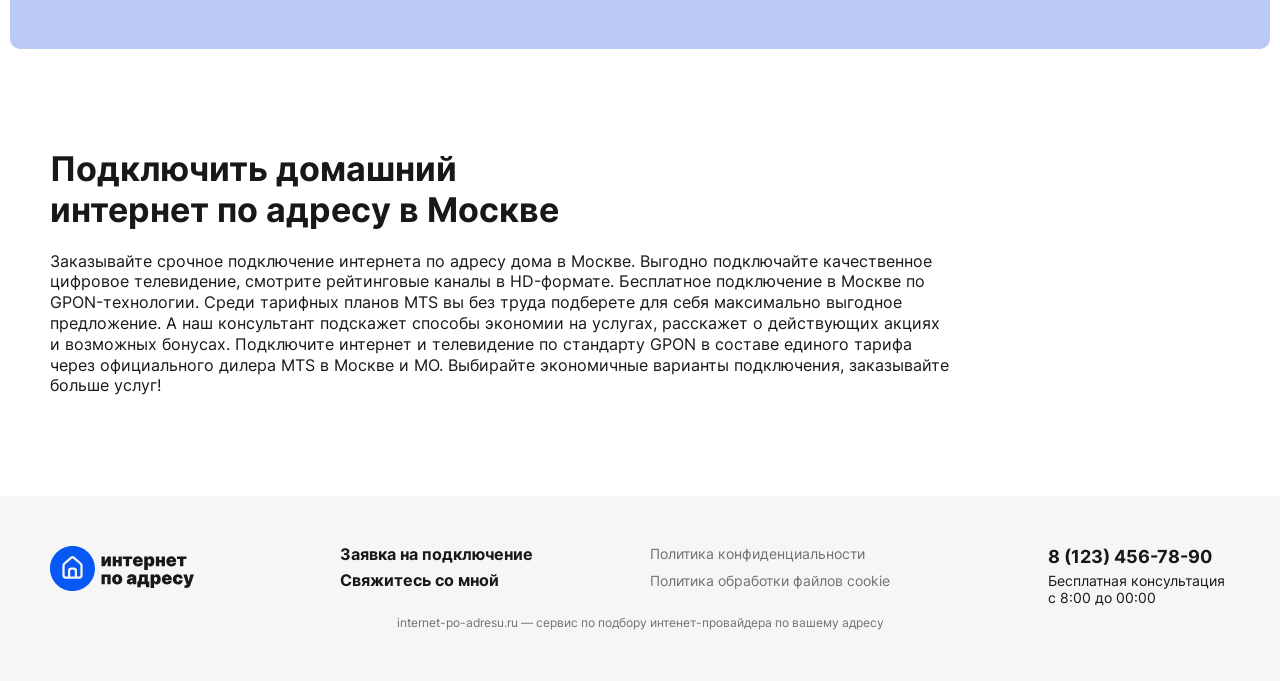
==== commit be211c0c: "buttons" ====
--- a/index.html
+++ b/index.html
@@ -1439,10 +1439,6 @@
                       </label>
                     </div>
                   </div>
-                  <div class="filter-buttons">
-                    <button class="reset simple-button violet" disabled>Сбросить</button>
-                    <button class="execute simple-button blue" disabled>Применить</button>
-                  </div>
                 </div>
               </div>
               <div class="filter" filter-execute_property="type" filter-type="checkbox">
@@ -1494,10 +1490,6 @@
                       </label>
                     </div>
                   </div>
-                  <div class="filter-buttons">
-                    <button class="reset simple-button violet" disabled>Сбросить</button>
-                    <button class="execute simple-button blue" disabled>Применить</button>
-                  </div>
                 </div>
               </div>
               <div class="filter" filter-execute_property="speed" filter-type="speed">
@@ -1548,10 +1540,6 @@
                         <span class="checkmark radio"></span>
                       </label>
                     </div>
-                  </div>
-                  <div class="filter-buttons">
-                    <button class="reset simple-button violet" disabled>Сбросить</button>
-                    <button class="execute simple-button blue" disabled>Применить</button>
                   </div>
                 </div>
               </div>
@@ -1612,14 +1600,12 @@
               </div>
             </div>
           </div>
-
           <div class="filter-buttons">
-            <button class="reset button black">Сбросить</button>
-            <button class="execute button blue">Применить</button>
+            <button class="reset button black" disabled>Сбросить</button>
+            <button class="execute button blue" disabled>Применить</button>
           </div>
         </div>
       </div>
-
     </div>
     <div class="container mob-scroll bg-gray-50 br-10 search-form">
       <div class="search-head">
--- a/style/index.css
+++ b/style/index.css
@@ -1818,7 +1818,7 @@
 
 /*  ===========================================================     popup filters    ===========================================================  */
 
-.filters .popup-container {
+.popup.overlay.filters .popup-container {
   padding: 40px 20px 30px;
   display: flex;
   flex-direction: column;
@@ -1826,6 +1826,33 @@
   min-height: calc(100vh - 80px);
 }
 
+.popup.filters .filters-container {
+  flex-direction: column;
+  flex-wrap: nowrap;
+  gap: 5px;
+  margin-bottom: 25px;
+}
+
+.popup.filters .filter-area {
+  flex-direction: column;
+  margin: 0;
+}
+
+.popup.filters .title-popup {
+  font-size: 17px;
+  font-weight: 500;
+  margin-bottom: 15px;
+}
+
+.popup.filters .reset.button {
+  padding: 20px 30px;
+}
+
+.popup.filters .filter-content {
+  position: initial;
+  margin-top: 5px;
+}
+
 @media (max-width: 768px) {
   .popup.overlay.filters .popup-container {
     animation: mobCitiesPopupDown 0.5s ease-out;
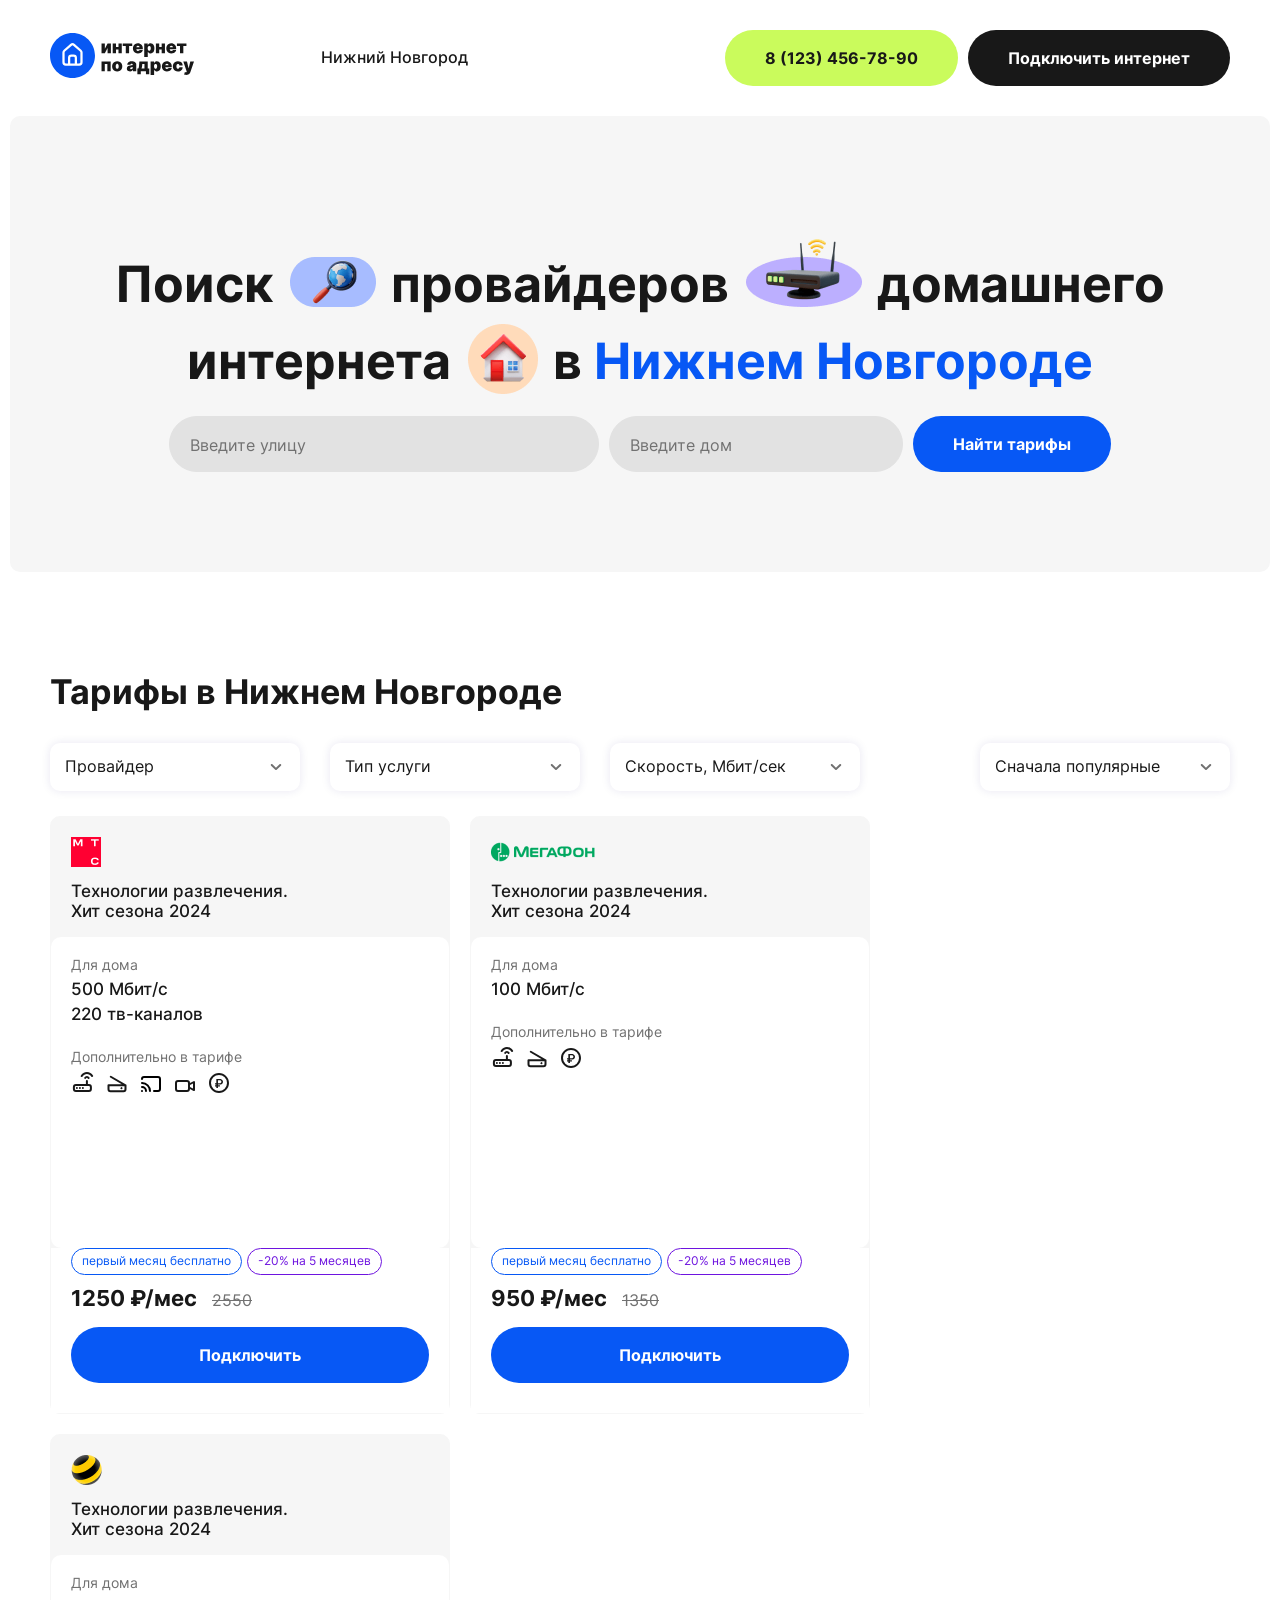
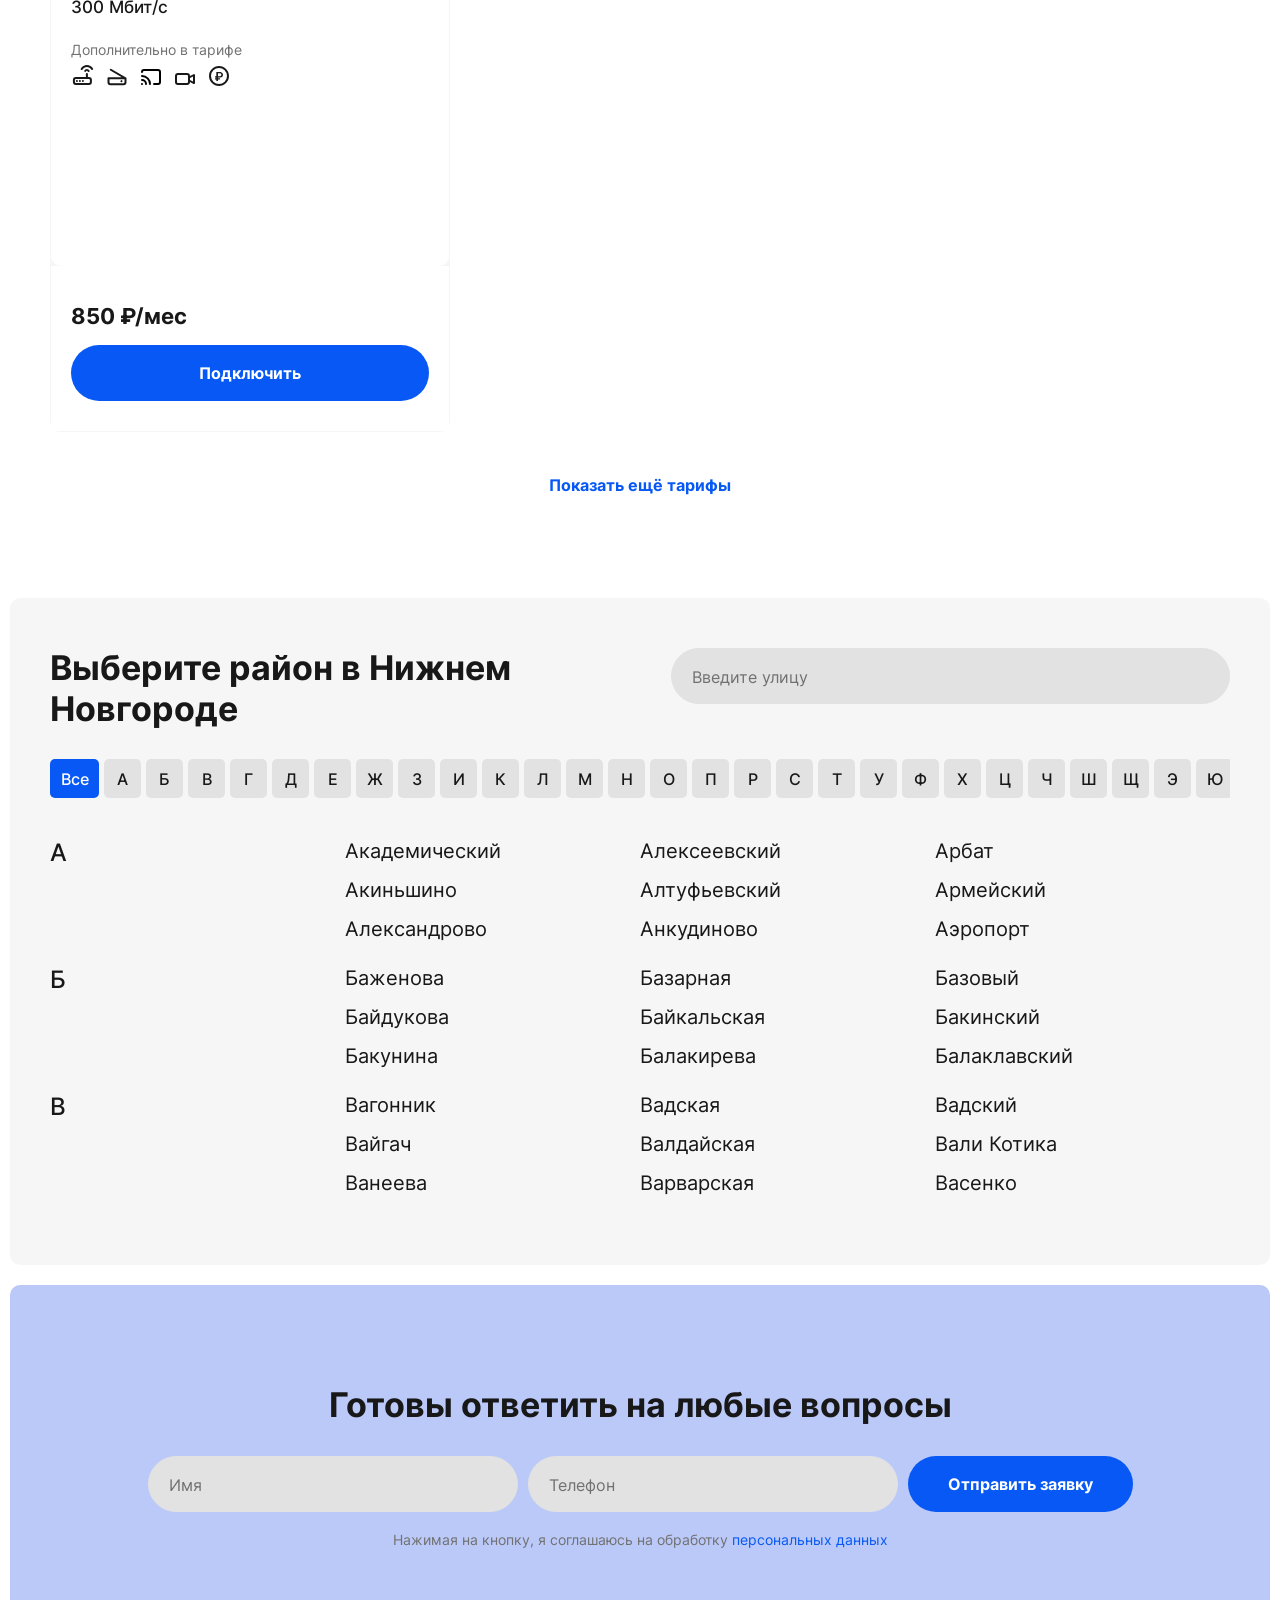
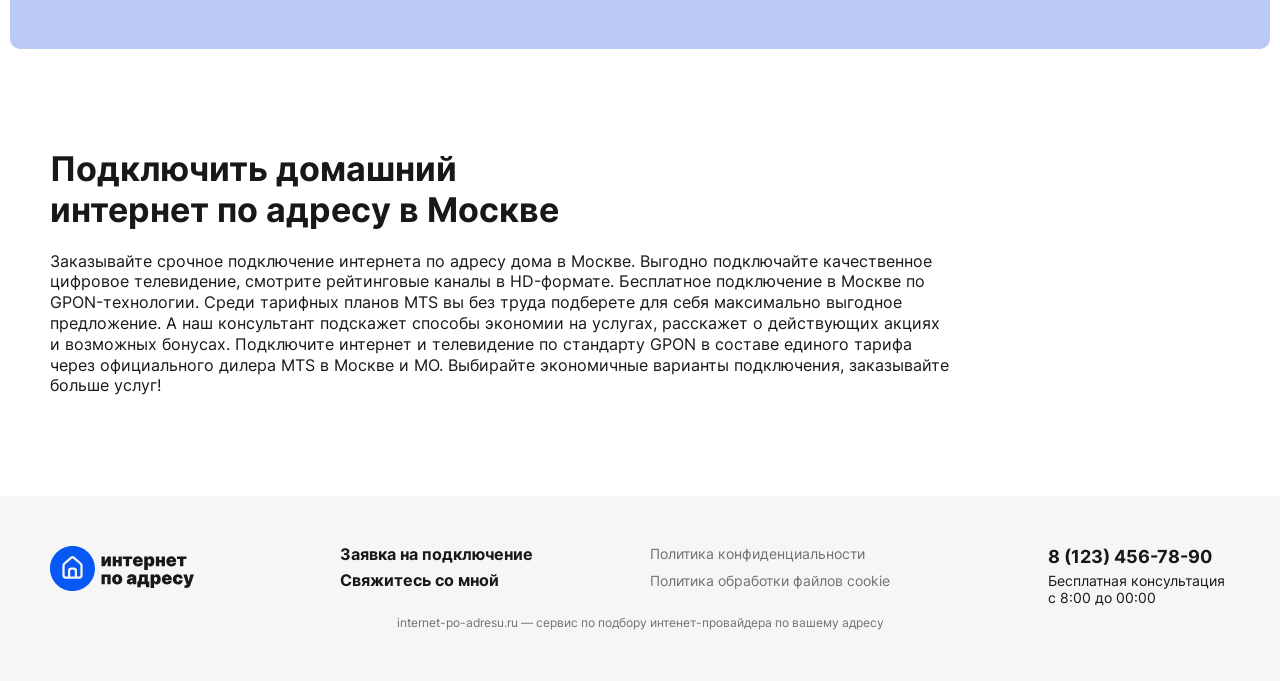
==== commit bc81e820: "123" ====
--- a/index.html
+++ b/index.html
@@ -4,7 +4,7 @@
 <head>
   <meta charset="UTF-8">
   <meta name="viewport" content="width=device-width, initial-scale=1.0">
-  <title>Document</title>
+  <title>Интернет по адресу</title>
   <link rel="stylesheet" href="./style/index.css">
 </head>
 
@@ -49,21 +49,21 @@
             </svg>
           </a>
           <a class="button lime hide-mob" href="tel:#">8 (123) 456-78-90</a>
-          <button class="button black hide-desc">Подключить интернет</button>
+          <button onclick="openOrderPopup();" class="button black hide-desc">Подключить интернет</button>
         </div>
       </div>
     </div>
   </header>
   <main>
     <!-- main form -->
-    <div class="container bg-gray-50 block br-10 main-form">
+    <section class="container bg-gray-50 block br-10 main-form">
       <img class="top-search show-laptop" src="./images/loupe.png" />
       <h1 class="main">Поиск <span class="inline-image loupe hide-laptop"></span>провайдеров <span class="inline-image router hide-laptop"></span>домашнего интернета
         <span class="inline-image home hide-laptop"></span>в <span class="city-link no-wrap">Нижнем
           Новгороде</span>
       </h1>
       <form class="form">
-        <label class="text-input bg-gray-100 street">
+        <label class="text-input bg-gray-100 street" data-type="text">
           <input type="text" name="street" />
           <span class="label-text">Введите улицу</span>
           <span class="error"></span>
@@ -75,7 +75,7 @@
             </svg>
           </span>
         </label>
-        <label class="text-input bg-gray-100 house">
+        <label class="text-input bg-gray-100 house" data-type="text">
           <input type="text" name="house" />
           <span class="label-text">Введите дом</span>
           <span class="error"></span>
@@ -89,9 +89,9 @@
         </label>
         <button class="submit button blue">Найти тарифы</button>
       </form>
-    </div>
-
-    <div class="container block" tariff-cards-container>
+    </section>
+    <!-- tariffs -->
+    <section class="container block" tariff-cards-container>
       <h2>Тарифы в Нижнем Новгороде</h2>
       <div class="filter-area hide-desc">
         <div class="filters-container">
@@ -256,7 +256,7 @@
           </div>
           <div class="filter" filter-execute_property="speed" filter-type="speed">
             <div class="filter-tab">
-              <span class="text" data-default_text="Скорость, Мбит/сек" data-additional_text="Мбит/сек" data-all_text="Скорость - любая">Скорость, Мбит/сек</span>
+              <span class="text" data-default_text="Скорость, Мбит/сек" data-all_text="Скорость - любая">Скорость, Мбит/сек</span>
               <span class="arr">
                 <svg width="18" height="18" fill="none" xmlns="http://www.w3.org/2000/svg">
                   <path
@@ -1338,7 +1338,7 @@
             </svg>
           </div>
 
-          <div class="filter-area">
+          <div class="filter-area scroll-block">
             <span class="title-popup">Фильтры</span>
             <div class="filters-container">
               <div class="filter" filter-execute_property="provider" filter-type="checkbox">
@@ -1494,7 +1494,7 @@
               </div>
               <div class="filter" filter-execute_property="speed" filter-type="speed">
                 <div class="filter-tab">
-                  <span class="text" data-default_text="Скорость, Мбит/сек" data-additional_text="Мбит/сек" data-all_text="Скорость - любая">Скорость, Мбит/сек</span>
+                  <span class="text" data-default_text="Скорость, Мбит/сек" data-all_text="Скорость - любая">Скорость, Мбит/сек</span>
                   <span class="arr">
                     <svg width="18" height="18" fill="none" xmlns="http://www.w3.org/2000/svg">
                       <path
@@ -1563,35 +1563,35 @@
                     <div class="item">
                       <span class="text">Сначала популярные</span>
                       <label>
-                        <input type="radio" name="sort" value="sort-popularity" checked>
+                        <input type="radio" name="popup-sort" value="sort-popularity" checked>
                         <span class="checkmark radio"></span>
                       </label>
                     </div>
                     <div class="item">
                       <span class="text">Сначала по акции</span>
                       <label>
-                        <input type="radio" name="sort" value="sort-action">
+                        <input type="radio" name="popup-sort" value="sort-action">
                         <span class="checkmark radio"></span>
                       </label>
                     </div>
                     <div class="item">
                       <span class="text">Сначала быстрые</span>
                       <label>
-                        <input type="radio" name="sort" value="sort-speed">
+                        <input type="radio" name="popup-sort" value="sort-speed">
                         <span class="checkmark radio"></span>
                       </label>
                     </div>
                     <div class="item">
                       <span class="text">Сначала дешевые</span>
                       <label>
-                        <input type="radio" name="sort" value="sort-price">
+                        <input type="radio" name="popup-sort" value="sort-price">
                         <span class="checkmark radio"></span>
                       </label>
                     </div>
                     <div class="item">
                       <span class="text">Сначала дорогие</span>
                       <label>
-                        <input type="radio" name="sort" value="sort-max_price">
+                        <input type="radio" name="popup-sort" value="sort-max_price">
                         <span class="checkmark radio"></span>
                       </label>
                     </div>
@@ -1606,8 +1606,9 @@
           </div>
         </div>
       </div>
-    </div>
-    <div class="container mob-scroll bg-gray-50 br-10 search-form">
+    </section>
+    <!-- search-form -->
+    <section class="container mob-scroll bg-gray-50 br-10 search-form">
       <div class="search-head">
         <h2>Выберите район в Нижнем Новгороде</h2>
         <label class="text-input bg-gray-100 address">
@@ -1625,9 +1626,9 @@
       </div>
       <div class="search-alphabet">
         <div class="alphabet-container">
-          <label class="item active all">
+          <label class="item all">
             <span class="label">Все</span>
-            <input type="checkbox" name="alphabet" value="all">
+            <input type="checkbox" name="alphabet" value="all" checked>
           </label>
           <label class="item">
             <span class="label">а</span>
@@ -1747,174 +1748,173 @@
         <div class="char-section" data-char="а">
           <span class="char">а</span>
           <div class="char-result">
-            <span class="result-item">Академический</span>
-            <span class="result-item">Алексеевский</span>
-            <span class="result-item">Арбат</span>
-            <span class="result-item">Акиньшино</span>
-            <span class="result-item">Алтуфьевский</span>
-            <span class="result-item">Армейский</span>
-            <span class="result-item">Александрово</span>
-            <span class="result-item">Анкудиново</span>
-            <span class="result-item">Аэропорт</span>
+            <a class="result-item">Академический</a>
+            <a class="result-item">Алексеевский</a>
+            <a class="result-item">Арбат</a>
+            <a class="result-item">Акиньшино</a>
+            <a class="result-item">Алтуфьевский</a>
+            <a class="result-item">Армейский</a>
+            <a class="result-item">Александрово</a>
+            <a class="result-item">Анкудиново</a>
+            <a class="result-item">Аэропорт</a>
           </div>
         </div>
         <div class="char-section" data-char="б">
           <span class="char">б</span>
           <div class="char-result">
-            <span class="result-item">Академический</span>
-            <span class="result-item">Алексеевский</span>
-            <span class="result-item">Арбат</span>
-            <span class="result-item">Акиньшино</span>
-            <span class="result-item">Алтуфьевский</span>
-            <span class="result-item">Армейский</span>
-            <span class="result-item">Александрово</span>
-            <span class="result-item">Анкудиново</span>
-            <span class="result-item">Аэропорт</span>
+            <a class="result-item">Баженова</a>
+            <a class="result-item">Базарная</a>
+            <a class="result-item">Базовый</a>
+            <a class="result-item">Байдукова</a>
+            <a class="result-item">Байкальская</a>
+            <a class="result-item">Бакинский</a>
+            <a class="result-item">Бакунина</a>
+            <a class="result-item">Балакирева</a>
+            <a class="result-item">Балаклавский</a>
           </div>
         </div>
         <div class="char-section" data-char="в">
           <span class="char">в</span>
           <div class="char-result">
-            <span class="result-item">Академический</span>
-            <span class="result-item">Алексеевский</span>
-            <span class="result-item">Арбат</span>
-            <span class="result-item">Акиньшино</span>
-            <span class="result-item">Алтуфьевский</span>
-            <span class="result-item">Армейский</span>
-            <span class="result-item">Александрово</span>
-            <span class="result-item">Анкудиново</span>
-            <span class="result-item">Аэропорт</span>
+            <a class="result-item">Вагонник</a>
+            <a class="result-item">Вадская</a>
+            <a class="result-item">Вадский</a>
+            <a class="result-item">Вайгач</a>
+            <a class="result-item">Валдайская</a>
+            <a class="result-item">Вали Котика</a>
+            <a class="result-item">Ванеева</a>
+            <a class="result-item">Варварская</a>
+            <a class="result-item">Васенко</a>
           </div>
         </div>
         <div class="char-section" data-char="г">
           <span class="char">г</span>
           <div class="char-result">
-            <span class="result-item">Академический</span>
-            <span class="result-item">Алексеевский</span>
-            <span class="result-item">Арбат</span>
-            <span class="result-item">Акиньшино</span>
-            <span class="result-item">Алтуфьевский</span>
-            <span class="result-item">Армейский</span>
-            <span class="result-item">Александрово</span>
-            <span class="result-item">Анкудиново</span>
-            <span class="result-item">Аэропорт</span>
+            <a class="result-item">Гагарина</a>
+            <a class="result-item">Гагинская</a>
+            <a class="result-item">Газетная</a>
+            <a class="result-item">Газовская</a>
+            <a class="result-item">Газонная</a>
+            <a class="result-item">Гаражная</a>
+            <a class="result-item">Гаражный</a>
+            <a class="result-item">Гаражный</a>
+            <a class="result-item">Гаршина</a>
           </div>
         </div>
         <div class="char-section" data-char="д">
           <span class="char">д</span>
           <div class="char-result">
-            <span class="result-item">Академический</span>
-            <span class="result-item">Алексеевский</span>
-            <span class="result-item">Арбат</span>
-            <span class="result-item">Акиньшино</span>
-            <span class="result-item">Алтуфьевский</span>
-            <span class="result-item">Армейский</span>
-            <span class="result-item">Александрово</span>
-            <span class="result-item">Анкудиново</span>
-            <span class="result-item">Аэропорт</span>
+            <a class="result-item">Дальняя</a>
+            <a class="result-item">Даля</a>
+            <a class="result-item">Дарвина</a>
+            <a class="result-item">Даргомыжского</a>
+            <a class="result-item">Дачная</a>
+            <a class="result-item">Дачная 2-я</a>
+            <a class="result-item">Дачный 2-й</a>
+            <a class="result-item">Движенцев</a>
+            <a class="result-item">Двинская</a>
           </div>
         </div>
         <div class="char-section" data-char="е">
           <span class="char">е</span>
           <div class="char-result">
-            <span class="result-item">Академический</span>
-            <span class="result-item">Алексеевский</span>
-            <span class="result-item">Арбат</span>
-            <span class="result-item">Акиньшино</span>
-            <span class="result-item">Алтуфьевский</span>
-            <span class="result-item">Армейский</span>
-            <span class="result-item">Александрово</span>
-            <span class="result-item">Анкудиново</span>
-            <span class="result-item">Аэропорт</span>
+            <a class="result-item">Евгения Никонова</a>
+            <a class="result-item">Елецкая</a>
+            <a class="result-item">Елховская</a>
+            <a class="result-item">Енисейская</a>
+            <a class="result-item">Ереванская</a>
+            <a class="result-item">Ермака</a>
+            <a class="result-item">Ермака</a>
+            <a class="result-item">Ермоловой</a>
+            <a class="result-item">Ефима Рубинчика</a>
           </div>
         </div>
         <div class="char-section" data-char="ж">
           <span class="char">ж</span>
           <div class="char-result">
-            <span class="result-item">Академический</span>
-            <span class="result-item">Алексеевский</span>
-            <span class="result-item">Арбат</span>
-            <span class="result-item">Акиньшино</span>
-            <span class="result-item">Алтуфьевский</span>
-            <span class="result-item">Армейский</span>
-            <span class="result-item">Александрово</span>
-            <span class="result-item">Анкудиново</span>
-            <span class="result-item">Аэропорт</span>
+            <a class="result-item">Железнодорожник</a>
+            <a class="result-item">Железнодорожников</a>
+            <a class="result-item">Живописная</a>
+            <a class="result-item">Жиркомбината</a>
+            <a class="result-item">Жуковского</a>
+            <a class="result-item">Журавлиная</a>
+            <a class="result-item">Журова</a>
           </div>
         </div>
         <div class="char-section" data-char="з">
           <span class="char">з</span>
           <div class="char-result">
-            <span class="result-item">Академический</span>
-            <span class="result-item">Алексеевский</span>
-            <span class="result-item">Арбат</span>
-            <span class="result-item">Акиньшино</span>
-            <span class="result-item">Алтуфьевский</span>
-            <span class="result-item">Армейский</span>
-            <span class="result-item">Александрово</span>
-            <span class="result-item">Анкудиново</span>
-            <span class="result-item">Аэропорт</span>
+            <a class="result-item">Заболотная</a>
+            <a class="result-item">Заветы Мичурина Сад № 1</a>
+            <a class="result-item">Заветы Мичурина Сад № 2</a>
+            <a class="result-item">Заветы Мичурина Сад № 3</a>
+            <a class="result-item">Заветы Мичурина Сад № 4</a>
+            <a class="result-item">Завкомовская</a>
+            <a class="result-item">Заводская</a>
+            <a class="result-item">Заводской Парк</a>
+            <a class="result-item">Загородная</a>
           </div>
         </div>
         <div class="char-section" data-char="и">
           <span class="char">и</span>
           <div class="char-result">
-            <span class="result-item">Академический</span>
-            <span class="result-item">Алексеевский</span>
-            <span class="result-item">Арбат</span>
-            <span class="result-item">Акиньшино</span>
-            <span class="result-item">Алтуфьевский</span>
-            <span class="result-item">Армейский</span>
-            <span class="result-item">Александрово</span>
-            <span class="result-item">Анкудиново</span>
-            <span class="result-item">Аэропорт</span>
+            <a class="result-item">Ивана Романова</a>
+            <a class="result-item">Ивана Чугурина</a>
+            <a class="result-item">Ивановка</a>
+            <a class="result-item">Ивановский</a>
+            <a class="result-item">Игарская</a>
+            <a class="result-item">Ижевская</a>
+            <a class="result-item">Ижорская</a>
+            <a class="result-item">Износкова</a>
+            <a class="result-item">Изобильная</a>
           </div>
         </div>
         <div class="char-section" data-char="к">
           <span class="char">к</span>
           <div class="char-result">
-            <span class="result-item">Академический</span>
-            <span class="result-item">Алексеевский</span>
-            <span class="result-item">Арбат</span>
-            <span class="result-item">Акиньшино</span>
-            <span class="result-item">Алтуфьевский</span>
-            <span class="result-item">Армейский</span>
-            <span class="result-item">Александрово</span>
-            <span class="result-item">Анкудиново</span>
-            <span class="result-item">Аэропорт</span>
+            <a class="result-item">Кабардинская</a>
+            <a class="result-item">Кадочка</a>
+            <a class="result-item">Кадровая</a>
+            <a class="result-item">Казанская</a>
+            <a class="result-item">Казанская</a>
+            <a class="result-item">Казанский</a>
+            <a class="result-item">Казанское</a>
+            <a class="result-item">Казарменный</a>
+            <a class="result-item">Казачий</a>
           </div>
         </div>
         <div class="char-section" data-char="л">
           <span class="char">л</span>
           <div class="char-result">
-            <span class="result-item">Академический</span>
-            <span class="result-item">Алексеевский</span>
-            <span class="result-item">Арбат</span>
-            <span class="result-item">Акиньшино</span>
-            <span class="result-item">Алтуфьевский</span>
-            <span class="result-item">Армейский</span>
-            <span class="result-item">Александрово</span>
-            <span class="result-item">Анкудиново</span>
-            <span class="result-item">Аэропорт</span>
+            <a class="result-item">Лагерная</a>
+            <a class="result-item">Ладыгина</a>
+            <a class="result-item">Ладыжникова</a>
+            <a class="result-item">Лазо</a>
+            <a class="result-item">Лазурная</a>
+            <a class="result-item">Лазурь</a>
+            <a class="result-item">Ларина</a>
+            <a class="result-item">Лбищенская</a>
+            <a class="result-item">Лебедева-Кумача</a>
           </div>
         </div>
         <div class="char-section" data-char="м">
           <span class="char">м</span>
           <div class="char-result">
-            <span class="result-item">Академический</span>
-            <span class="result-item">Алексеевский</span>
-            <span class="result-item">Арбат</span>
-            <span class="result-item">Акиньшино</span>
-            <span class="result-item">Алтуфьевский</span>
-            <span class="result-item">Армейский</span>
-            <span class="result-item">Александрово</span>
-            <span class="result-item">Анкудиново</span>
-            <span class="result-item">Аэропорт</span>
+            <a class="result-item">Магаданская</a>
+            <a class="result-item">Магистральная</a>
+            <a class="result-item">Магистратская</a>
+            <a class="result-item">Магнитная</a>
+            <a class="result-item">Магнитогорская</a>
+            <a class="result-item">Майкопская</a>
+            <a class="result-item">Майская</a>
+            <a class="result-item">Маковского</a>
+            <a class="result-item">Макса Гельца</a>
           </div>
         </div>
       </div>
-    </div>
-    <div class="container block order-form question-form br-10 bg-light-blue">
+    </section>
+    <!-- order-form -->
+    <section class="container block order-form question-form br-10 bg-light-blue">
       <div data-state="default" class="default">
         <h2>Готовы ответить на любые вопросы</h2>
         <form name="question" class="form">
@@ -1959,8 +1959,9 @@
           <a href="tel:#" class="no-wrap">8 (123) 456-78-90</a>
         </span>
       </div>
-    </div>
-    <div class="container block seo-text">
+    </section>
+    <!-- seo-block -->
+    <section class="container block seo-text">
       <h2>Подключить домашний интернет по адресу в Москве</h2>
       <p>Заказывайте срочное подключение интернета по адресу дома в Москве. Выгодно подключайте качественное цифровое телевидение, смотрите рейтинговые каналы в
         HD-формате. Бесплатное подключение в Москве по GPON-технологии.
@@ -1968,7 +1969,7 @@
         действующих акциях и возможных бонусах.
         Подключите интернет и телевидение по стандарту GPON в составе единого тарифа через официального дилера MTS в Москве и МО. Выбирайте экономичные варианты
         подключения, заказывайте больше услуг!</p>
-    </div>
+    </section>
   </main>
   <footer class="bg-gray-50">
     <div class="container footer">
--- a/style/index.css
+++ b/style/index.css
@@ -87,6 +87,7 @@
 a {
   text-decoration: none;
   color: inherit;
+  cursor: pointer;
 }
 
 ul,
@@ -1194,6 +1195,11 @@
   color: #fff;
 }
 
+.search-alphabet .item:has(:checked) {
+  background: var(--Blue);
+  color: #fff;
+}
+
 .search-alphabet .item.active:hover {
   background: var(--Blue-hover);
 }
@@ -1217,23 +1223,6 @@
     margin-right: 20px;
   }
 }
-
-/* .search-result::-webkit-scrollbar {
-  width: 5px;
-}
-
-.search-result::-webkit-scrollbar-track {
-  background: transparent;
-}
-
-.search-result::-webkit-scrollbar-thumb {
-  background: var(--Blue);
-  cursor: pointer;
-}
-
-.search-result::-webkit-scrollbar-thumb:hover {
-  background: var(--Blue-hover);
-} */
 
 .char-section {
   display: grid;
@@ -1274,6 +1263,11 @@
 
 .char-result .result-item {
   font-size: 20px;
+  transition: color 0.3s;
+}
+
+.char-result .result-item:hover {
+  color: var(--Blue);
 }
 
 /*  ===========================================================     question form    ===========================================================  */
@@ -1823,7 +1817,6 @@
   display: flex;
   flex-direction: column;
   justify-content: space-between;
-  min-height: calc(100vh - 80px);
 }
 
 .popup.filters .filters-container {
@@ -1835,7 +1828,12 @@
 
 .popup.filters .filter-area {
   flex-direction: column;
+  justify-content: start;
   margin: 0;
+  overflow-y: auto;
+  height: calc(100vh - 216px);
+  margin-left: -5px;
+  padding-left: 5px;
 }
 
 .popup.filters .title-popup {
@@ -1851,6 +1849,7 @@
 .popup.filters .filter-content {
   position: initial;
   margin-top: 5px;
+  gap: 0;
 }
 
 @media (max-width: 768px) {
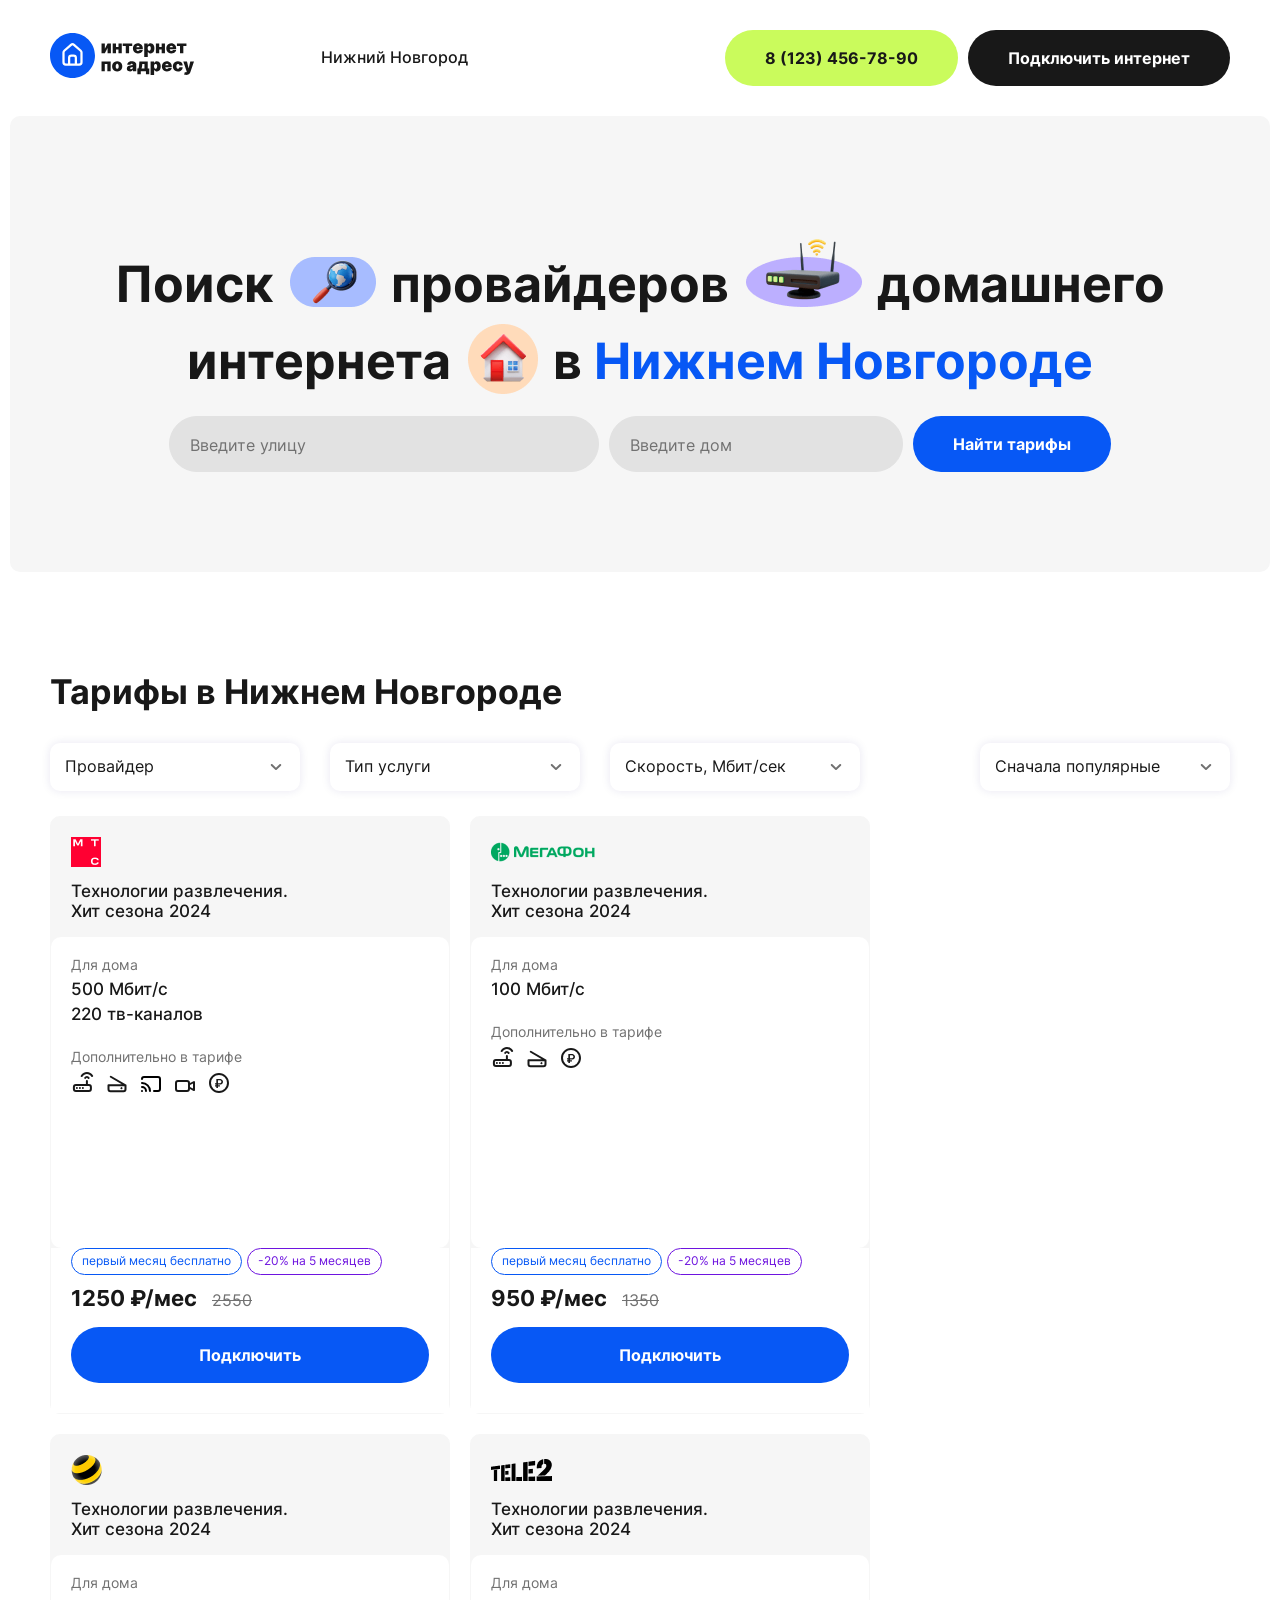
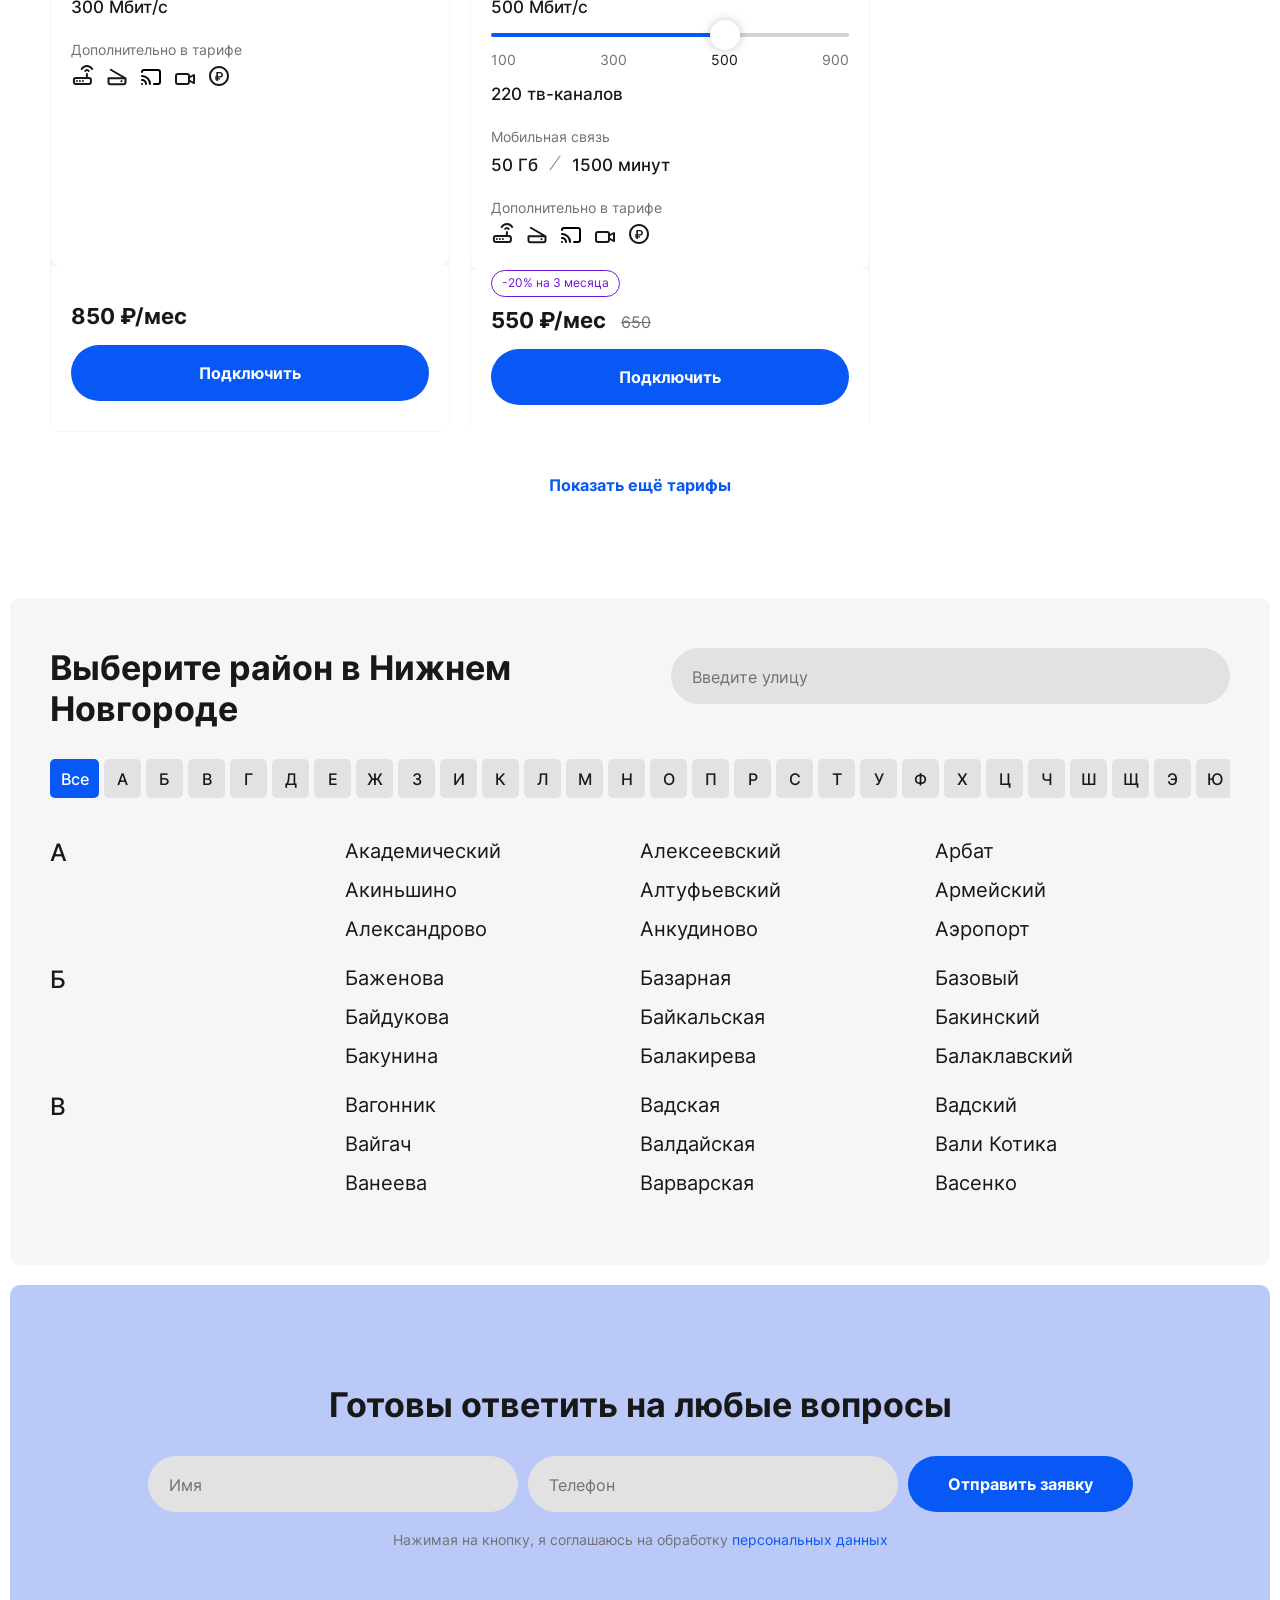
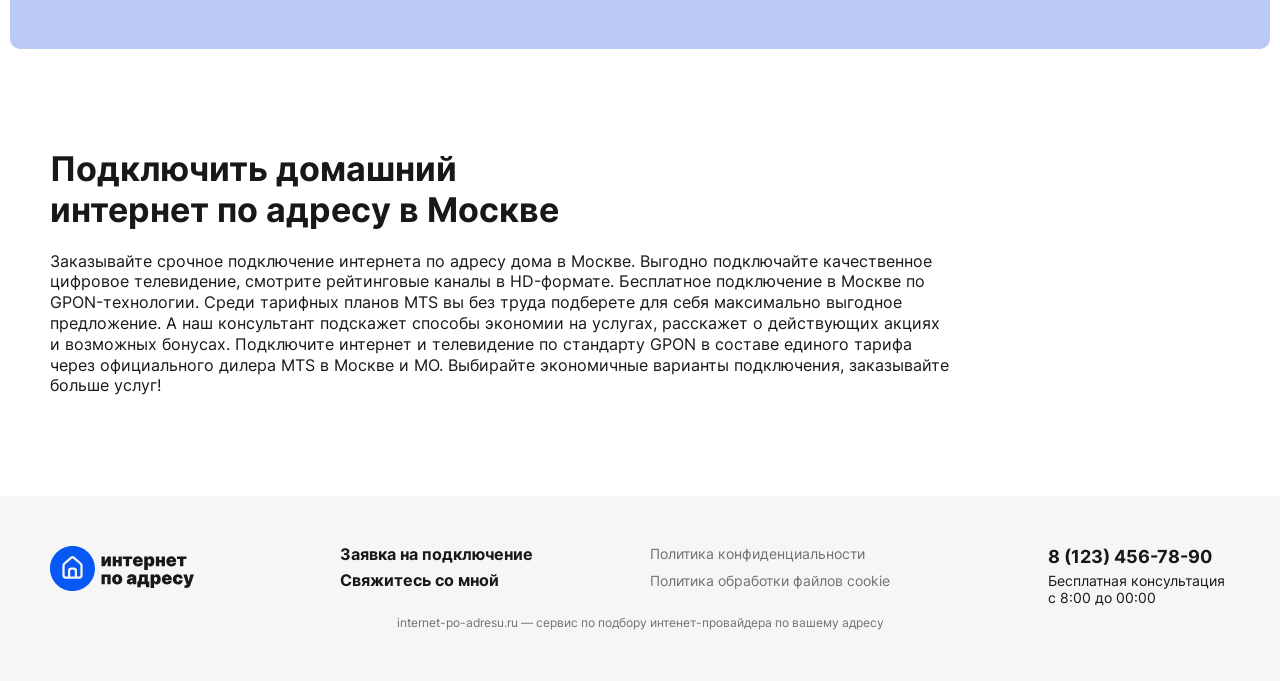
==== commit 31bd798f: "123" ====
--- a/index.html
+++ b/index.html
@@ -6,6 +6,7 @@
   <meta name="viewport" content="width=device-width, initial-scale=1.0">
   <title>Интернет по адресу</title>
   <link rel="stylesheet" href="./style/index.css">
+  <script defer type="module" src="./script/index.js"></script>
 </head>
 
 <body>
@@ -1611,7 +1612,7 @@
     <section class="container mob-scroll bg-gray-50 br-10 search-form">
       <div class="search-head">
         <h2>Выберите район в Нижнем Новгороде</h2>
-        <label class="text-input bg-gray-100 address">
+        <label class="text-input bg-gray-100 address" data-type="text">
           <input type="text" name="address" />
           <span class="label-text">Введите улицу</span>
           <span class="error"></span>
@@ -1744,173 +1745,174 @@
           </label>
         </div>
       </div>
-      <div class="search-result scroll-block">
+      <div class="search-streets scroll-block">
         <div class="char-section" data-char="а">
           <span class="char">а</span>
           <div class="char-result">
-            <a class="result-item">Академический</a>
-            <a class="result-item">Алексеевский</a>
-            <a class="result-item">Арбат</a>
-            <a class="result-item">Акиньшино</a>
-            <a class="result-item">Алтуфьевский</a>
-            <a class="result-item">Армейский</a>
-            <a class="result-item">Александрово</a>
-            <a class="result-item">Анкудиново</a>
-            <a class="result-item">Аэропорт</a>
+            <a class="result-item" href="#" data-find="академический">Академический</a>
+            <a class="result-item" href="#" data-find="алексеевский">Алексеевский</a>
+            <a class="result-item" href="#" data-find="арбат">Арбат</a>
+            <a class="result-item" href="#" data-find="акиньшино">Акиньшино</a>
+            <a class="result-item" href="#" data-find="алтуфьевский">Алтуфьевский</a>
+            <a class="result-item" href="#" data-find="армейский">Армейский</a>
+            <a class="result-item" href="#" data-find="александрово">Александрово</a>
+            <a class="result-item" href="#" data-find="анкудиново">Анкудиново</a>
+            <a class="result-item" href="#" data-find="аэропорт">Аэропорт</a>
           </div>
         </div>
         <div class="char-section" data-char="б">
           <span class="char">б</span>
           <div class="char-result">
-            <a class="result-item">Баженова</a>
-            <a class="result-item">Базарная</a>
-            <a class="result-item">Базовый</a>
-            <a class="result-item">Байдукова</a>
-            <a class="result-item">Байкальская</a>
-            <a class="result-item">Бакинский</a>
-            <a class="result-item">Бакунина</a>
-            <a class="result-item">Балакирева</a>
-            <a class="result-item">Балаклавский</a>
+            <a class="result-item" href="#" data-find="баженова">Баженова</a>
+            <a class="result-item" href="#" data-find="базарная">Базарная</a>
+            <a class="result-item" href="#" data-find="базовый">Базовый</a>
+            <a class="result-item" href="#" data-find="байдукова">Байдукова</a>
+            <a class="result-item" href="#" data-find="байкальская">Байкальская</a>
+            <a class="result-item" href="#" data-find="бакинский">Бакинский</a>
+            <a class="result-item" href="#" data-find="бакунина">Бакунина</a>
+            <a class="result-item" href="#" data-find="балакирева">Балакирева</a>
+            <a class="result-item" href="#" data-find="балаклавский">Балаклавский</a>
           </div>
         </div>
         <div class="char-section" data-char="в">
           <span class="char">в</span>
           <div class="char-result">
-            <a class="result-item">Вагонник</a>
-            <a class="result-item">Вадская</a>
-            <a class="result-item">Вадский</a>
-            <a class="result-item">Вайгач</a>
-            <a class="result-item">Валдайская</a>
-            <a class="result-item">Вали Котика</a>
-            <a class="result-item">Ванеева</a>
-            <a class="result-item">Варварская</a>
-            <a class="result-item">Васенко</a>
+            <a class="result-item" href="#" data-find="вагонник">Вагонник</a>
+            <a class="result-item" href="#" data-find="вадская">Вадская</a>
+            <a class="result-item" href="#" data-find="вадский">Вадский</a>
+            <a class="result-item" href="#" data-find="вайгач">Вайгач</a>
+            <a class="result-item" href="#" data-find="валдайская">Валдайская</a>
+            <a class="result-item" href="#" data-find="вали котика">Вали Котика</a>
+            <a class="result-item" href="#" data-find="ванеева">Ванеева</a>
+            <a class="result-item" href="#" data-find="варварская">Варварская</a>
+            <a class="result-item" href="#" data-find="васенко">Васенко</a>
           </div>
         </div>
         <div class="char-section" data-char="г">
           <span class="char">г</span>
           <div class="char-result">
-            <a class="result-item">Гагарина</a>
-            <a class="result-item">Гагинская</a>
-            <a class="result-item">Газетная</a>
-            <a class="result-item">Газовская</a>
-            <a class="result-item">Газонная</a>
-            <a class="result-item">Гаражная</a>
-            <a class="result-item">Гаражный</a>
-            <a class="result-item">Гаражный</a>
-            <a class="result-item">Гаршина</a>
+            <a class="result-item" href="#" data-find="гагарина">Гагарина</a>
+            <a class="result-item" href="#" data-find="гагинская">Гагинская</a>
+            <a class="result-item" href="#" data-find="газетная">Газетная</a>
+            <a class="result-item" href="#" data-find="газовская">Газовская</a>
+            <a class="result-item" href="#" data-find="газонная">Газонная</a>
+            <a class="result-item" href="#" data-find="гаражная">Гаражная</a>
+            <a class="result-item" href="#" data-find="гаражный">Гаражный</a>
+            <a class="result-item" href="#" data-find="гаражный">Гаражный</a>
+            <a class="result-item" href="#" data-find="гаршина">Гаршина</a>
           </div>
         </div>
         <div class="char-section" data-char="д">
           <span class="char">д</span>
           <div class="char-result">
-            <a class="result-item">Дальняя</a>
-            <a class="result-item">Даля</a>
-            <a class="result-item">Дарвина</a>
-            <a class="result-item">Даргомыжского</a>
-            <a class="result-item">Дачная</a>
-            <a class="result-item">Дачная 2-я</a>
-            <a class="result-item">Дачный 2-й</a>
-            <a class="result-item">Движенцев</a>
-            <a class="result-item">Двинская</a>
+            <a class="result-item" href="#" data-find="дальняя">Дальняя</a>
+            <a class="result-item" href="#" data-find="даля">Даля</a>
+            <a class="result-item" href="#" data-find="дарвина">Дарвина</a>
+            <a class="result-item" href="#" data-find="даргомыжского">Даргомыжского</a>
+            <a class="result-item" href="#" data-find="дачная">Дачная</a>
+            <a class="result-item" href="#" data-find="дачная 2-я">Дачная 2-я</a>
+            <a class="result-item" href="#" data-find="дачный 2-й">Дачный 2-й</a>
+            <a class="result-item" href="#" data-find="движенцев">Движенцев</a>
+            <a class="result-item" href="#" data-find="двинская">Двинская</a>
           </div>
         </div>
         <div class="char-section" data-char="е">
           <span class="char">е</span>
           <div class="char-result">
-            <a class="result-item">Евгения Никонова</a>
-            <a class="result-item">Елецкая</a>
-            <a class="result-item">Елховская</a>
-            <a class="result-item">Енисейская</a>
-            <a class="result-item">Ереванская</a>
-            <a class="result-item">Ермака</a>
-            <a class="result-item">Ермака</a>
-            <a class="result-item">Ермоловой</a>
-            <a class="result-item">Ефима Рубинчика</a>
+            <a class="result-item" href="#" data-find="евгения никонова">Евгения Никонова</a>
+            <a class="result-item" href="#" data-find="елецкая">Елецкая</a>
+            <a class="result-item" href="#" data-find="елховская">Елховская</a>
+            <a class="result-item" href="#" data-find="енисейская">Енисейская</a>
+            <a class="result-item" href="#" data-find="ереванская">Ереванская</a>
+            <a class="result-item" href="#" data-find="ермака">Ермака</a>
+            <a class="result-item" href="#" data-find="ермака">Ермака</a>
+            <a class="result-item" href="#" data-find="ермоловой">Ермоловой</a>
+            <a class="result-item" href="#" data-find="ефима рубинчика">Ефима Рубинчика</a>
           </div>
         </div>
         <div class="char-section" data-char="ж">
           <span class="char">ж</span>
           <div class="char-result">
-            <a class="result-item">Железнодорожник</a>
-            <a class="result-item">Железнодорожников</a>
-            <a class="result-item">Живописная</a>
-            <a class="result-item">Жиркомбината</a>
-            <a class="result-item">Жуковского</a>
-            <a class="result-item">Журавлиная</a>
-            <a class="result-item">Журова</a>
+            <a class="result-item" href="#" data-find="железнодорожник">Железнодорожник</a>
+            <a class="result-item" href="#" data-find="железнодорожников">Железнодорожников</a>
+            <a class="result-item" href="#" data-find="живописная">Живописная</a>
+            <a class="result-item" href="#" data-find="жиркомбината">Жиркомбината</a>
+            <a class="result-item" href="#" data-find="жуковского">Жуковского</a>
+            <a class="result-item" href="#" data-find="журавлиная">Журавлиная</a>
+            <a class="result-item" href="#" data-find="журова">Журова</a>
           </div>
         </div>
         <div class="char-section" data-char="з">
           <span class="char">з</span>
           <div class="char-result">
-            <a class="result-item">Заболотная</a>
-            <a class="result-item">Заветы Мичурина Сад № 1</a>
-            <a class="result-item">Заветы Мичурина Сад № 2</a>
-            <a class="result-item">Заветы Мичурина Сад № 3</a>
-            <a class="result-item">Заветы Мичурина Сад № 4</a>
-            <a class="result-item">Завкомовская</a>
-            <a class="result-item">Заводская</a>
-            <a class="result-item">Заводской Парк</a>
-            <a class="result-item">Загородная</a>
+            <a class="result-item" href="#" data-find="заболотная">Заболотная</a>
+            <a class="result-item" href="#" data-find="заветы мичурина сад № 1">Заветы Мичурина Сад № 1</a>
+            <a class="result-item" href="#" data-find="заветы мичурина сад № 2">Заветы Мичурина Сад № 2</a>
+            <a class="result-item" href="#" data-find="заветы мичурина сад № 3">Заветы Мичурина Сад № 3</a>
+            <a class="result-item" href="#" data-find="заветы мичурина сад № 4">Заветы Мичурина Сад № 4</a>
+            <a class="result-item" href="#" data-find="завкомовская">Завкомовская</a>
+            <a class="result-item" href="#" data-find="заводская">Заводская</a>
+            <a class="result-item" href="#" data-find="заводской парк">Заводской Парк</a>
+            <a class="result-item" href="#" data-find="загородная">Загородная</a>
           </div>
         </div>
         <div class="char-section" data-char="и">
           <span class="char">и</span>
           <div class="char-result">
-            <a class="result-item">Ивана Романова</a>
-            <a class="result-item">Ивана Чугурина</a>
-            <a class="result-item">Ивановка</a>
-            <a class="result-item">Ивановский</a>
-            <a class="result-item">Игарская</a>
-            <a class="result-item">Ижевская</a>
-            <a class="result-item">Ижорская</a>
-            <a class="result-item">Износкова</a>
-            <a class="result-item">Изобильная</a>
+            <a class="result-item" href="#" data-find="ивана романова">Ивана Романова</a>
+            <a class="result-item" href="#" data-find="ивана чугурина">Ивана Чугурина</a>
+            <a class="result-item" href="#" data-find="ивановка">Ивановка</a>
+            <a class="result-item" href="#" data-find="ивановский">Ивановский</a>
+            <a class="result-item" href="#" data-find="игарская">Игарская</a>
+            <a class="result-item" href="#" data-find="ижевская">Ижевская</a>
+            <a class="result-item" href="#" data-find="ижорская">Ижорская</a>
+            <a class="result-item" href="#" data-find="износкова">Износкова</a>
+            <a class="result-item" href="#" data-find="изобильная">Изобильная</a>
           </div>
         </div>
         <div class="char-section" data-char="к">
           <span class="char">к</span>
           <div class="char-result">
-            <a class="result-item">Кабардинская</a>
-            <a class="result-item">Кадочка</a>
-            <a class="result-item">Кадровая</a>
-            <a class="result-item">Казанская</a>
-            <a class="result-item">Казанская</a>
-            <a class="result-item">Казанский</a>
-            <a class="result-item">Казанское</a>
-            <a class="result-item">Казарменный</a>
-            <a class="result-item">Казачий</a>
+            <a class="result-item" href="#" data-find="кабардинская">Кабардинская</a>
+            <a class="result-item" href="#" data-find="кадочка">Кадочка</a>
+            <a class="result-item" href="#" data-find="кадровая">Кадровая</a>
+            <a class="result-item" href="#" data-find="казанская">Казанская</a>
+            <a class="result-item" href="#" data-find="казанская">Казанская</a>
+            <a class="result-item" href="#" data-find="казанский">Казанский</a>
+            <a class="result-item" href="#" data-find="казанское">Казанское</a>
+            <a class="result-item" href="#" data-find="казарменный">Казарменный</a>
+            <a class="result-item" href="#" data-find="казачий">Казачий</a>
           </div>
         </div>
         <div class="char-section" data-char="л">
           <span class="char">л</span>
           <div class="char-result">
-            <a class="result-item">Лагерная</a>
-            <a class="result-item">Ладыгина</a>
-            <a class="result-item">Ладыжникова</a>
-            <a class="result-item">Лазо</a>
-            <a class="result-item">Лазурная</a>
-            <a class="result-item">Лазурь</a>
-            <a class="result-item">Ларина</a>
-            <a class="result-item">Лбищенская</a>
-            <a class="result-item">Лебедева-Кумача</a>
+            <a class="result-item" href="#" data-find="лагерная">Лагерная</a>
+            <a class="result-item" href="#" data-find="ладыгина">Ладыгина</a>
+            <a class="result-item" href="#" data-find="ладыжникова">Ладыжникова</a>
+            <a class="result-item" href="#" data-find="лазо">Лазо</a>
+            <a class="result-item" href="#" data-find="лазурная">Лазурная</a>
+            <a class="result-item" href="#" data-find="лазурь">Лазурь</a>
+            <a class="result-item" href="#" data-find="ларина">Ларина</a>
+            <a class="result-item" href="#" data-find="лбищенская">Лбищенская</a>
+            <a class="result-item" href="#" data-find="лебедева-кумача">Лебедева-Кумача</a>
           </div>
         </div>
         <div class="char-section" data-char="м">
           <span class="char">м</span>
           <div class="char-result">
-            <a class="result-item">Магаданская</a>
-            <a class="result-item">Магистральная</a>
-            <a class="result-item">Магистратская</a>
-            <a class="result-item">Магнитная</a>
-            <a class="result-item">Магнитогорская</a>
-            <a class="result-item">Майкопская</a>
-            <a class="result-item">Майская</a>
-            <a class="result-item">Маковского</a>
-            <a class="result-item">Макса Гельца</a>
+            <a class="result-item" href="#" data-find="магаданская">Магаданская</a>
+            <a class="result-item" href="#" data-find="магистральная">Магистральная</a>
+            <a class="result-item" href="#" data-find="магистратская">Магистратская</a>
+            <a class="result-item" href="#" data-find="магнитная">Магнитная</a>
+            <a class="result-item" href="#" data-find="магнитогорская">Магнитогорская</a>
+            <a class="result-item" href="#" data-find="майкопская">Майкопская</a>
+            <a class="result-item" href="#" data-find="майская">Майская</a>
+            <a class="result-item" href="#" data-find="маковского">Маковского</a>
+            <a class="result-item" href="#" data-find="макса гельца">Макса Гельца</a>
           </div>
         </div>
+        <div class="search-result scroll-block"></div>
       </div>
     </section>
     <!-- order-form -->
@@ -2616,8 +2618,6 @@
       </form>
     </div>
   </div>
-
-  <script type="module" src="./script/index.js"></script>
 </body>
 
 </html>
--- a/style/index.css
+++ b/style/index.css
@@ -597,7 +597,7 @@
 }
 
 .show-filter-container {
-  display: flex;
+  display: inline-flex;
   gap: 5px;
   margin-top: 20px;
   align-items: center;
@@ -1190,18 +1190,14 @@
   background-color: var(--Gray-400);
 }
 
-.search-alphabet .item.active {
-  background: var(--Blue);
-  color: #fff;
-}
-
 .search-alphabet .item:has(:checked) {
   background: var(--Blue);
   color: #fff;
 }
 
-.search-alphabet .item.active:hover {
-  background: var(--Blue-hover);
+.filling .search-alphabet .item:has(:checked) {
+  background: var(--Gray-100);
+  color: initial;
 }
 
 .search-alphabet .item input[type='checkbox'] {
@@ -1209,7 +1205,7 @@
   opacity: 0;
 }
 
-.search-result {
+.search-streets {
   height: 376px;
   margin-top: 40px;
   display: flex;
@@ -1217,16 +1213,48 @@
   gap: 25px;
 }
 
-@media (max-width: 768px) {
+.search-result {
+  display: none;
+  grid-template-columns: repeat(4, 1fr);
+  row-gap: 15px;
+  font-size: 20px;
+}
+
+.filling .search-result {
+  display: grid;
+}
+
+@media (max-width: 992px) {
   .search-result {
+    grid-template-columns: repeat(3, 1fr);
+  }
+}
+
+@media (max-width: 768px) {
+  .search-result {
+    grid-template-columns: repeat(2, 1fr);
+  }
+  .search-streets {
     padding: 25px 0 0 20px;
     margin-right: 20px;
+    margin-top: 25px;
+    padding-top: 0;
+  }
+}
+
+@media (max-width: 534px) {
+  .search-result {
+    grid-template-columns: 1fr;
   }
 }
 
 .char-section {
   display: grid;
   grid-template-columns: 1fr 3fr;
+}
+
+.filling .char-section {
+  display: none;
 }
 
 @media (max-width: 600px) {
@@ -1833,7 +1861,7 @@
   overflow-y: auto;
   height: calc(100vh - 216px);
   margin-left: -5px;
-  padding-left: 5px;
+  padding: 0 0 20px 5px;
 }
 
 .popup.filters .title-popup {
@@ -1862,6 +1890,48 @@
     animation: mobPopupUp 0.5s ease-out;
   }
 }
+
+/*  ===========================================================     404    ===========================================================  */
+
+.four04 {
+  display: flex;
+  flex-direction: column;
+  align-items: center;
+}
+
+.four04-image {
+  margin-top: 50px;
+  background: no-repeat url('../images/Vector.png') 120px 45px / 438px 316px;
+  padding: 0 70px 30px;
+  width: 580px;
+}
+
+.four04-text {
+  display: flex;
+  flex-direction: column;
+  align-items: center;
+  text-align: center;
+  gap: 20px;
+  max-width: 605px;
+}
+
+.four04-text .subtitle {
+  color: var(--Gray-600);
+  text-align: center;
+  font-size: 18px;
+  font-weight: 500;
+}
+
+@media (max-width: 768px) {
+  .four04-image {
+    margin-top: 100px;
+    background: no-repeat url('../images/Vector.png') 60px 20px / 309px 223px;
+    object-position: 20px 0;
+    padding: 0 20px 20px 0;
+    width: 320px;
+  }
+}
+
 /*  ===========================================================     hide show    ===========================================================  */
 
 .hidden {
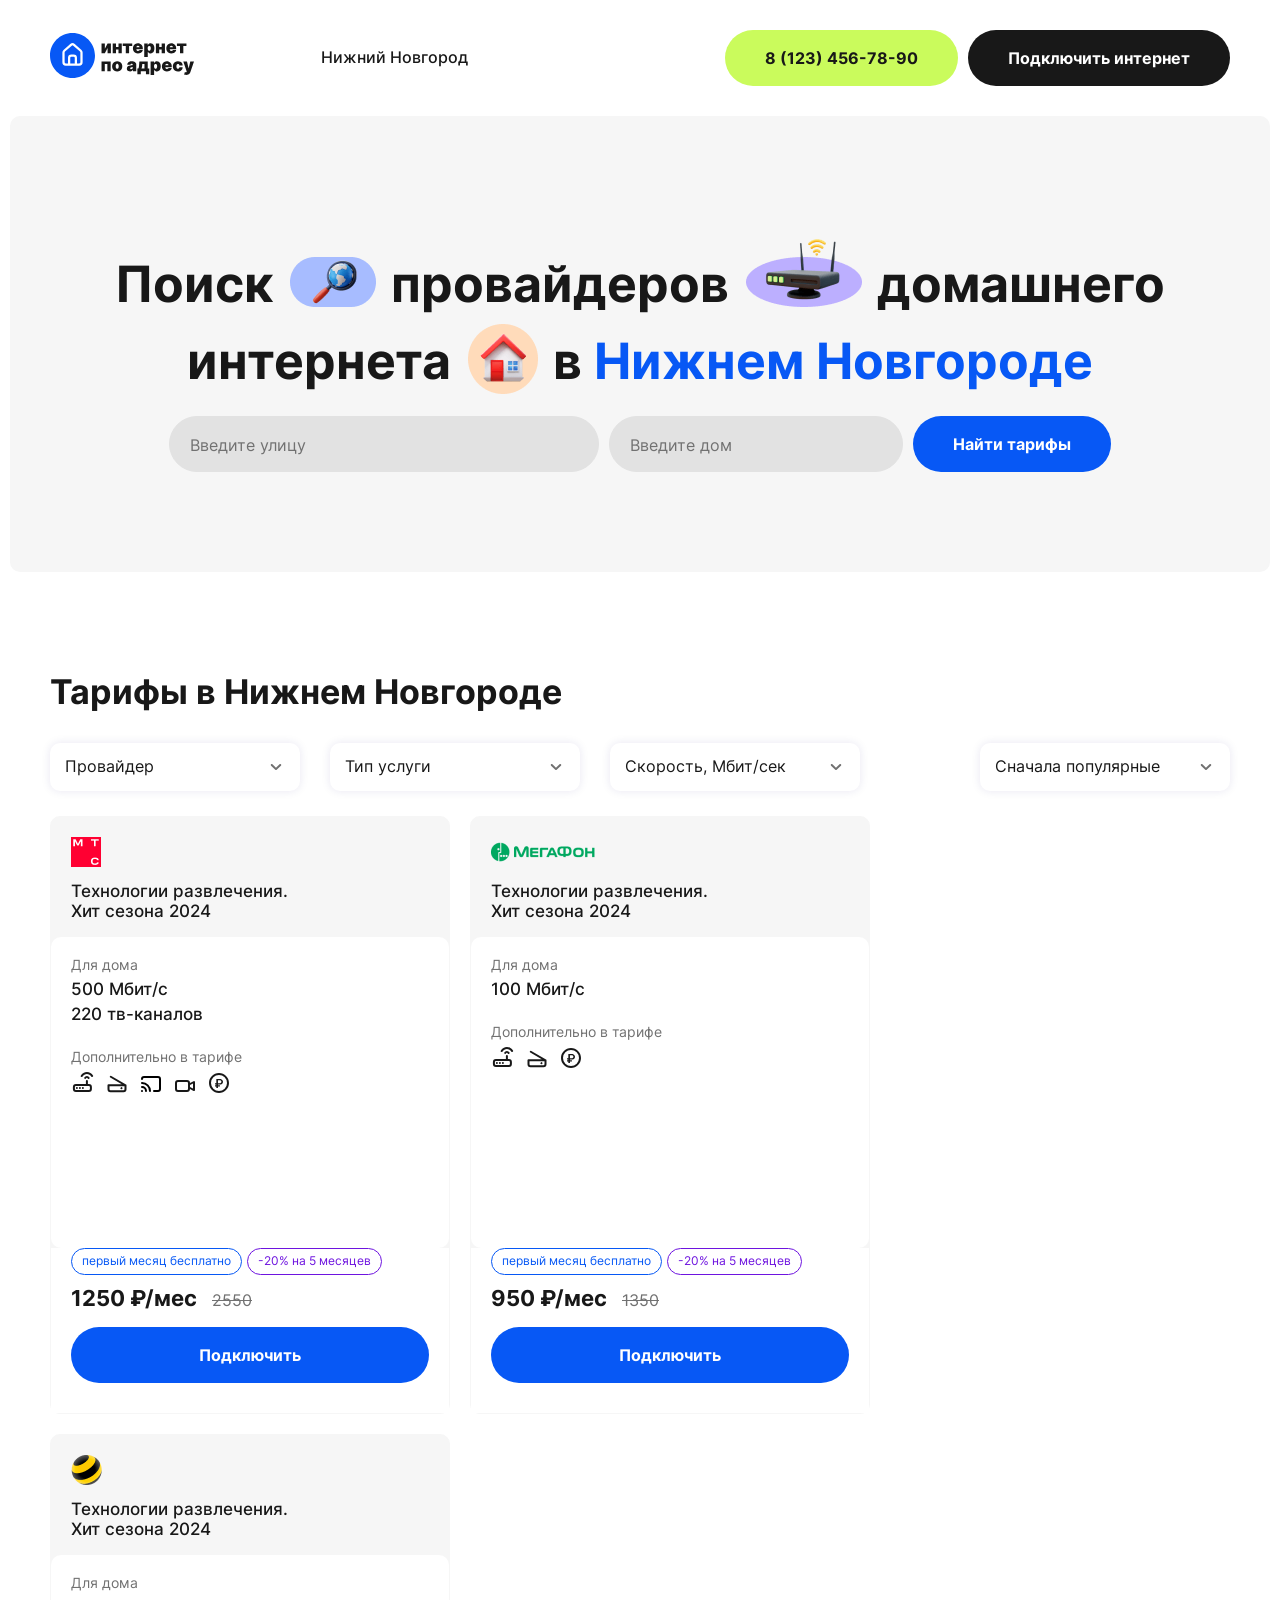
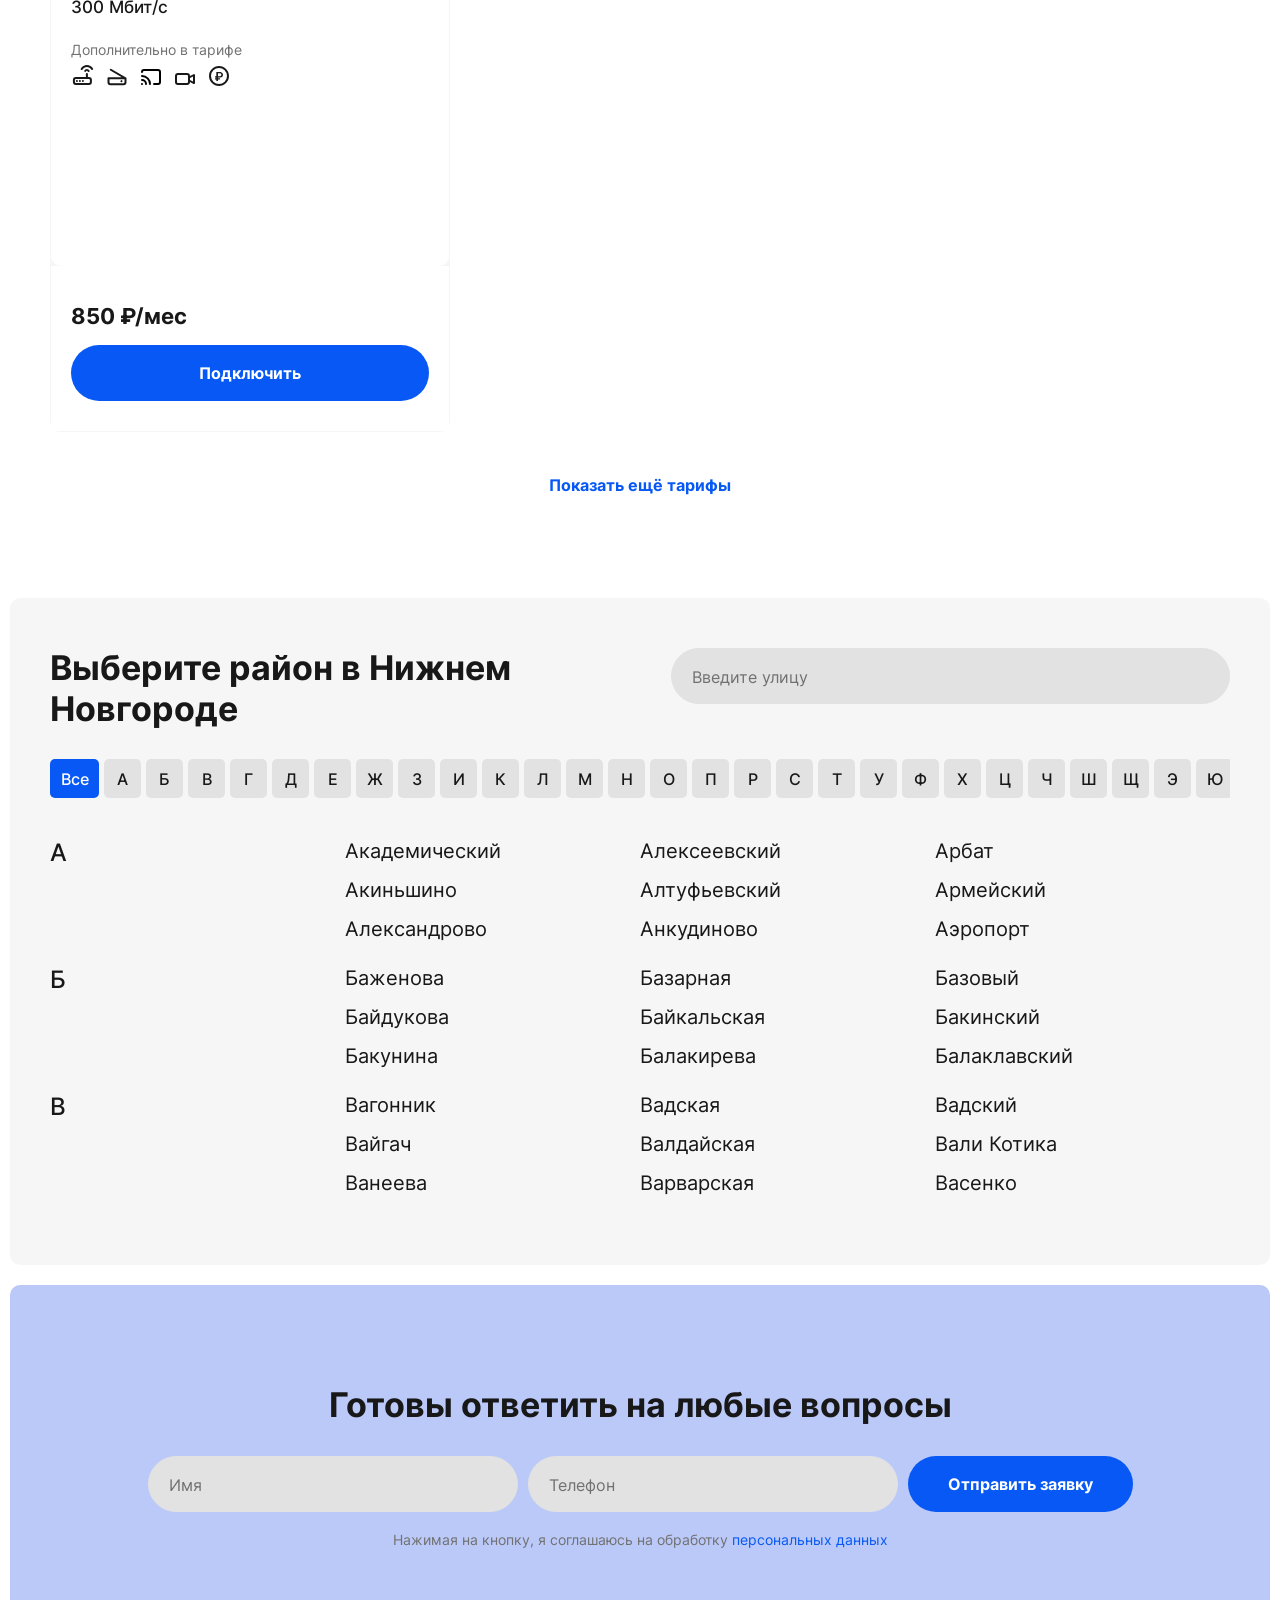
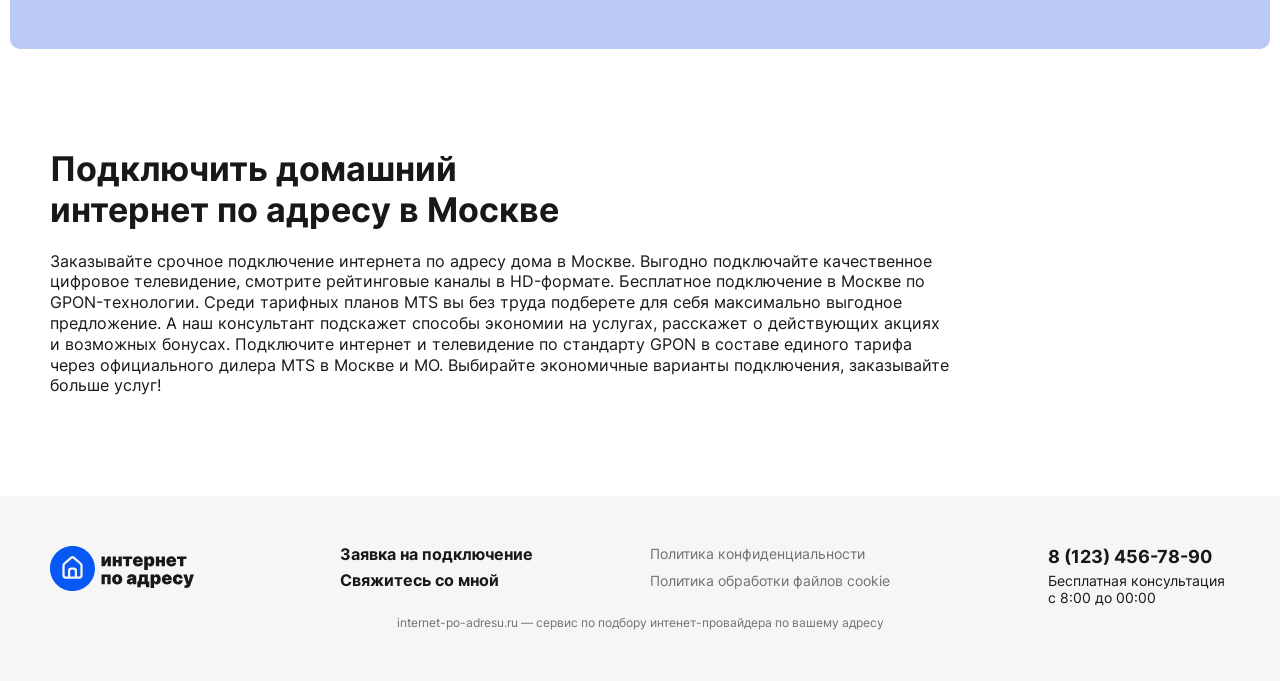
==== commit 1ac18ea5: "123" ====
--- a/index.html
+++ b/index.html
@@ -2142,477 +2142,792 @@
               <div class="letter-list">
                 <div data-find="азнакаево" class="city-list-link">
                   <a href="https://internet-by-address.ru/aznakaevo">Азнакаево</a>
-                  <span class="region">Республика Татарстан</span>
-                </div>
-                <div data-find="азов" class="city-list-link"><a href="https://internet-by-address.ru/azov">Азов</a></div>
-                <div data-find="аксай" class="city-list-link"><a href="https://internet-by-address.ru/aksaj">Аксай</a></div>
-                <div data-find="альметьевск" class="city-list-link"><a href="https://internet-by-address.ru/almetevsk">Альметьевск</a></div>
-                <div data-find="амурск" class="city-list-link"><a href="https://internet-by-address.ru/amursk">Амурск</a></div>
-                <div data-find="анапа" class="city-list-link"><a href="https://internet-by-address.ru/anapa">Анапа</a></div>
-                <div data-find="анджиевский" class="city-list-link"><a href="https://internet-by-address.ru/andzhievskij">Анджиевский</a></div>
-                <div data-find="андреевка" class="city-list-link"><a href="https://internet-by-address.ru/andreevka">Андреевка</a></div>
-                <div data-find="анкудиновка" class="city-list-link"><a href="https://internet-by-address.ru/ankudinovka">Анкудиновка</a></div>
-                <div data-find="апрелевка" class="city-list-link"><a href="https://internet-by-address.ru/aprelevka">Апрелевка</a></div>
-                <div data-find="арзамас" class="city-list-link"><a href="https://internet-by-address.ru/arzamas">Арзамас</a></div>
-                <div data-find="астрахань" class="city-list-link"><a href="https://internet-by-address.ru/astraxan">Астрахань</a></div>
-                <div data-find="афонино" class="city-list-link"><a href="https://internet-by-address.ru/afonino">Афонино</a></div>
-                <div data-find="ахтубинск" class="city-list-link"><a href="https://internet-by-address.ru/axtubinsk">Ахтубинск</a></div>
+                  <span class="region">Санкт-Петербург город</span>
+                </div>
+                <div data-find="азов" class="city-list-link"><a href="https://internet-by-address.ru/azov">Азов</a><span class="region">Республика Коми</span></div>
+                <div data-find="аксай" class="city-list-link"><a href="https://internet-by-address.ru/aksaj">Аксай</a><span class="region">Республика
+                    Кабардино-Балкария</span></div>
+                <div data-find="альметьевск" class="city-list-link"><a href="https://internet-by-address.ru/almetevsk">Альметьевск</a><span class="region">Республика
+                    Кабардино-Балкария</span></div>
+                <div data-find="амурск" class="city-list-link"><a href="https://internet-by-address.ru/amursk">Амурск</a><span class="region">Республика
+                    Кабардино-Балкария</span></div>
+                <div data-find="анапа" class="city-list-link"><a href="https://internet-by-address.ru/anapa">Анапа</a><span class="region">Саха /Якутия/ Республика</span>
+                </div>
+                <div data-find="анджиевский" class="city-list-link"><a href="https://internet-by-address.ru/andzhievskij">Анджиевский</a><span class="region">Калужская
+                    область</span></div>
+                <div data-find="андреевка" class="city-list-link"><a href="https://internet-by-address.ru/andreevka">Андреевка</a><span class="region">Ленинградская
+                    область</span></div>
+                <div data-find="анкудиновка" class="city-list-link"><a href="https://internet-by-address.ru/ankudinovka">Анкудиновка</a><span class="region">Республика
+                    Татарстан</span></div>
+                <div data-find="апрелевка" class="city-list-link"><a href="https://internet-by-address.ru/aprelevka">Апрелевка</a><span class="region">Кемеровская
+                    область-Кузбасс область</span></div>
+                <div data-find="арзамас" class="city-list-link"><a href="https://internet-by-address.ru/arzamas">Арзамас</a><span class="region">Московская область</span>
+                </div>
+                <div data-find="астрахань" class="city-list-link"><a href="https://internet-by-address.ru/astraxan">Астрахань</a><span class="region">Республика
+                    Коми</span></div>
+                <div data-find="афонино" class="city-list-link"><a href="https://internet-by-address.ru/afonino">Афонино</a><span class="region">Ханты-Мансийский
+                    Автономный округ - Югра автономный округ</span></div>
+                <div data-find="ахтубинск" class="city-list-link"><a href="https://internet-by-address.ru/axtubinsk">Ахтубинск</a><span class="region">Кемеровская
+                    область-Кузбасс область</span></div>
               </div>
             </div>
             <div class="city-list-el">
               <div class="city-list-letter">Б</div>
               <div class="letter-list">
-                <div data-find="балаково" class="city-list-link"><a href="https://internet-by-address.ru/balakovo">Балаково</a></div>
-                <div data-find="балашиха" class="city-list-link"><a href="https://internet-by-address.ru/balashixa">Балашиха</a></div>
-                <div data-find="барнаул" class="city-list-link"><a href="https://internet-by-address.ru/barnaul">Барнаул</a></div>
-                <div data-find="батайск" class="city-list-link"><a href="https://internet-by-address.ru/batajsk">Батайск</a></div>
-                <div data-find="батино" class="city-list-link"><a href="https://internet-by-address.ru/batino">Батино</a></div>
-                <div data-find="белая калитва" class="city-list-link"><a href="https://internet-by-address.ru/belaya-kalitva">Белая Калитва</a></div>
-                <div data-find="белгород" class="city-list-link"><a href="https://internet-by-address.ru/belgorod">Белгород</a></div>
-                <div data-find="белогорск" class="city-list-link"><a href="https://internet-by-address.ru/belogorsk">Белогорск</a></div>
-                <div data-find="белорецк" class="city-list-link"><a href="https://internet-by-address.ru/beloreczk">Белорецк</a></div>
-                <div data-find="белореченск" class="city-list-link"><a href="https://internet-by-address.ru/belorechensk">Белореченск</a></div>
-                <div data-find="белоярский" class="city-list-link"><a href="https://internet-by-address.ru/beloyarskij">Белоярский</a></div>
-                <div data-find="белый яр" class="city-list-link"><a href="https://internet-by-address.ru/belyj-yar">Белый Яр</a></div>
-                <div data-find="бердск" class="city-list-link"><a href="https://internet-by-address.ru/berdsk">Бердск</a></div>
-                <div data-find="березовка" class="city-list-link"><a href="https://internet-by-address.ru/berezovka">Березовка</a></div>
-                <div data-find="берёзовка" class="city-list-link"><a href="https://internet-by-address.ru/beryozovka">Берёзовка</a></div>
-                <div data-find="бийск" class="city-list-link"><a href="https://internet-by-address.ru/bijsk">Бийск</a></div>
-                <div data-find="благовещенск" class="city-list-link"><a href="https://internet-by-address.ru/blagoveshhensk">Благовещенск</a></div>
-                <div data-find="бор" class="city-list-link"><a href="https://internet-by-address.ru/bor">Бор</a></div>
-                <div data-find="борисоглебск" class="city-list-link"><a href="https://internet-by-address.ru/borisoglebsk">Борисоглебск</a></div>
-                <div data-find="бронницы" class="city-list-link"><a href="https://internet-by-address.ru/bronnicy">Бронницы</a></div>
-                <div data-find="бугульма" class="city-list-link"><a href="https://internet-by-address.ru/bugulma">Бугульма</a></div>
-                <div data-find="бугуруслан" class="city-list-link"><a href="https://internet-by-address.ru/buguruslan">Бугуруслан</a></div>
-                <div data-find="бузулук" class="city-list-link"><a href="https://internet-by-address.ru/buzuluk">Бузулук</a></div>
+                <div data-find="балаково" class="city-list-link"><a href="https://internet-by-address.ru/balakovo">Балаково</a><span class="region">Московская
+                    область</span></div>
+                <div data-find="балашиха" class="city-list-link"><a href="https://internet-by-address.ru/balashixa">Балашиха</a><span class="region">Калужская
+                    область</span></div>
+                <div data-find="барнаул" class="city-list-link"><a href="https://internet-by-address.ru/barnaul">Барнаул</a><span class="region">Ленинградская
+                    область</span></div>
+                <div data-find="батайск" class="city-list-link"><a href="https://internet-by-address.ru/batajsk">Батайск</a><span class="region">Северная Осетия - Алания
+                    Республика</span></div>
+                <div data-find="батино" class="city-list-link"><a href="https://internet-by-address.ru/batino">Батино</a><span class="region">Омская область</span></div>
+                <div data-find="белая калитва" class="city-list-link"><a href="https://internet-by-address.ru/belaya-kalitva">Белая Калитва</a><span
+                    class="region">Республика Коми</span></div>
+                <div data-find="белгород" class="city-list-link"><a href="https://internet-by-address.ru/belgorod">Белгород</a><span class="region">Ханты-Мансийский
+                    Автономный округ - Югра автономный округ</span></div>
+                <div data-find="белогорск" class="city-list-link"><a href="https://internet-by-address.ru/belogorsk">Белогорск</a><span class="region">Нижегородская
+                    область</span></div>
+                <div data-find="белорецк" class="city-list-link"><a href="https://internet-by-address.ru/beloreczk">Белорецк</a><span class="region">Московская
+                    область</span></div>
+                <div data-find="белореченск" class="city-list-link"><a href="https://internet-by-address.ru/belorechensk">Белореченск</a><span
+                    class="region">Ханты-Мансийский Автономный округ - Югра автономный округ</span></div>
+                <div data-find="белоярский" class="city-list-link"><a href="https://internet-by-address.ru/beloyarskij">Белоярский</a><span class="region">Республика
+                    Коми</span></div>
+                <div data-find="белый яр" class="city-list-link"><a href="https://internet-by-address.ru/belyj-yar">Белый Яр</a><span class="region">Ханты-Мансийский
+                    Автономный округ - Югра автономный округ</span></div>
+                <div data-find="бердск" class="city-list-link"><a href="https://internet-by-address.ru/berdsk">Бердск</a><span class="region">Мурманская область</span>
+                </div>
+                <div data-find="березовка" class="city-list-link"><a href="https://internet-by-address.ru/berezovka">Березовка</a><span class="region">Еврейская
+                    автономная область</span></div>
+                <div data-find="берёзовка" class="city-list-link"><a href="https://internet-by-address.ru/beryozovka">Берёзовка</a><span class="region">Республика
+                    Татарстан</span></div>
+                <div data-find="бийск" class="city-list-link"><a href="https://internet-by-address.ru/bijsk">Бийск</a><span class="region">Омская область</span></div>
+                <div data-find="благовещенск" class="city-list-link"><a href="https://internet-by-address.ru/blagoveshhensk">Благовещенск</a><span class="region">Саха
+                    /Якутия/ Республика</span></div>
+                <div data-find="бор" class="city-list-link"><a href="https://internet-by-address.ru/bor">Бор</a><span class="region">Республика Кабардино-Балкария</span>
+                </div>
+                <div data-find="борисоглебск" class="city-list-link"><a href="https://internet-by-address.ru/borisoglebsk">Борисоглебск</a><span class="region">Республика
+                    Коми</span></div>
+                <div data-find="бронницы" class="city-list-link"><a href="https://internet-by-address.ru/bronnicy">Бронницы</a><span class="region">Саха /Якутия/
+                    Республика</span></div>
+                <div data-find="бугульма" class="city-list-link"><a href="https://internet-by-address.ru/bugulma">Бугульма</a><span class="region">Ханты-Мансийский
+                    Автономный округ - Югра автономный округ</span></div>
+                <div data-find="бугуруслан" class="city-list-link"><a href="https://internet-by-address.ru/buguruslan">Бугуруслан</a><span class="region">Саха /Якутия/
+                    Республика</span></div>
+                <div data-find="бузулук" class="city-list-link"><a href="https://internet-by-address.ru/buzuluk">Бузулук</a><span class="region">Московская область</span>
+                </div>
               </div>
             </div>
             <div class="city-list-el">
               <div class="city-list-letter">В</div>
               <div class="letter-list">
-                <div data-find="ватутинки" class="city-list-link"><a href="https://internet-by-address.ru/vatutinki">Ватутинки</a></div>
-                <div data-find="великий новгород" class="city-list-link"><a href="https://internet-by-address.ru/velikij-novgorod">Великий Новгород</a></div>
-                <div data-find="верхнетемерницкий" class="city-list-link"><a href="https://internet-by-address.ru/verxnetemerniczkij">Верхнетемерницкий</a></div>
-                <div data-find="видное" class="city-list-link"><a href="https://internet-by-address.ru/vidnoe">Видное</a></div>
-                <div data-find="владивосток" class="city-list-link"><a href="https://internet-by-address.ru/vladivostok">Владивосток</a></div>
-                <div data-find="владимир" class="city-list-link"><a href="https://internet-by-address.ru/vladimir">Владимир</a></div>
-                <div data-find="волгоград" class="city-list-link"><a href="https://internet-by-address.ru/volgograd">Волгоград</a></div>
-                <div data-find="волжск" class="city-list-link"><a href="https://internet-by-address.ru/volzhsk">Волжск</a></div>
-                <div data-find="вологда" class="city-list-link"><a href="https://internet-by-address.ru/vologda">Вологда</a></div>
-                <div data-find="волховец" class="city-list-link"><a href="https://internet-by-address.ru/volxovecz">Волховец</a></div>
-                <div data-find="воронеж" class="city-list-link"><a href="https://internet-by-address.ru/voronezh">Воронеж</a></div>
-                <div data-find="ворошнево" class="city-list-link"><a href="https://internet-by-address.ru/voroshnevo">Ворошнево</a></div>
-                <div data-find="воскресенское" class="city-list-link"><a href="https://internet-by-address.ru/voskresenskoe">Воскресенское</a></div>
-                <div data-find="воткинск" class="city-list-link"><a href="https://internet-by-address.ru/votkinsk">Воткинск</a></div>
-                <div data-find="всеволожск" class="city-list-link"><a href="https://internet-by-address.ru/vsevolozhsk">Всеволожск</a></div>
+                <div data-find="ватутинки" class="city-list-link"><a href="https://internet-by-address.ru/vatutinki">Ватутинки</a><span class="region">Кировская
+                    область</span></div>
+                <div data-find="великий новгород" class="city-list-link"><a href="https://internet-by-address.ru/velikij-novgorod">Великий Новгород</a><span
+                    class="region">Ленинградская область</span></div>
+                <div data-find="верхнетемерницкий" class="city-list-link"><a href="https://internet-by-address.ru/verxnetemerniczkij">Верхнетемерницкий</a><span
+                    class="region">Республика Кабардино-Балкария</span></div>
+                <div data-find="видное" class="city-list-link"><a href="https://internet-by-address.ru/vidnoe">Видное</a><span class="region">Кировская область</span>
+                </div>
+                <div data-find="владивосток" class="city-list-link"><a href="https://internet-by-address.ru/vladivostok">Владивосток</a><span class="region">Московская
+                    область</span></div>
+                <div data-find="владимир" class="city-list-link"><a href="https://internet-by-address.ru/vladimir">Владимир</a><span class="region">Ленинградская
+                    область</span></div>
+                <div data-find="волгоград" class="city-list-link"><a href="https://internet-by-address.ru/volgograd">Волгоград</a><span class="region">Астраханская
+                    область</span></div>
+                <div data-find="волжск" class="city-list-link"><a href="https://internet-by-address.ru/volzhsk">Волжск</a><span class="region">Астраханская область</span>
+                </div>
+                <div data-find="вологда" class="city-list-link"><a href="https://internet-by-address.ru/vologda">Вологда</a><span class="region">Нижегородская
+                    область</span></div>
+                <div data-find="волховец" class="city-list-link"><a href="https://internet-by-address.ru/volxovecz">Волховец</a><span class="region">Омская область</span>
+                </div>
+                <div data-find="воронеж" class="city-list-link"><a href="https://internet-by-address.ru/voronezh">Воронеж</a><span class="region">Карачаево-Черкесская
+                    Республика</span></div>
+                <div data-find="ворошнево" class="city-list-link"><a href="https://internet-by-address.ru/voroshnevo">Ворошнево</a><span class="region">Республика
+                    Татарстан</span></div>
+                <div data-find="воскресенское" class="city-list-link"><a href="https://internet-by-address.ru/voskresenskoe">Воскресенское</a><span class="region">Саха
+                    /Якутия/ Республика</span></div>
+                <div data-find="воткинск" class="city-list-link"><a href="https://internet-by-address.ru/votkinsk">Воткинск</a><span class="region">Калужская
+                    область</span></div>
+                <div data-find="всеволожск" class="city-list-link"><a href="https://internet-by-address.ru/vsevolozhsk">Всеволожск</a><span class="region">Омская
+                    область</span></div>
               </div>
             </div>
             <div class="city-list-el">
               <div class="city-list-letter">Г</div>
               <div class="letter-list">
-                <div data-find="газопровод" class="city-list-link"><a href="https://internet-by-address.ru/gazoprovod">Газопровод</a></div>
-                <div data-find="гай" class="city-list-link"><a href="https://internet-by-address.ru/gaj">Гай</a></div>
-                <div data-find="геленджик" class="city-list-link"><a href="https://internet-by-address.ru/gelendzhik">Геленджик</a></div>
-                <div data-find="глазов" class="city-list-link"><a href="https://internet-by-address.ru/glazov">Глазов</a></div>
-                <div data-find="голицыно" class="city-list-link"><a href="https://internet-by-address.ru/golicyno">Голицыно</a></div>
-                <div data-find="горки-10" class="city-list-link"><a href="https://internet-by-address.ru/gorki-10">Горки-10</a></div>
-                <div data-find="горки-2" class="city-list-link"><a href="https://internet-by-address.ru/gorki-2">Горки-2</a></div>
-                <div data-find="горный" class="city-list-link"><a href="https://internet-by-address.ru/gornyj">Горный</a></div>
-                <div data-find="горняцкий" class="city-list-link"><a href="https://internet-by-address.ru/gornyaczkij">Горняцкий</a></div>
-                <div data-find="григорово" class="city-list-link"><a href="https://internet-by-address.ru/grigorovo">Григорово</a></div>
-                <div data-find="грязи" class="city-list-link"><a href="https://internet-by-address.ru/gryazi">Грязи</a></div>
+                <div data-find="газопровод" class="city-list-link"><a href="https://internet-by-address.ru/gazoprovod">Газопровод</a><span class="region">Кировская
+                    область</span></div>
+                <div data-find="гай" class="city-list-link"><a href="https://internet-by-address.ru/gaj">Гай</a><span class="region">Кировская область</span></div>
+                <div data-find="геленджик" class="city-list-link"><a href="https://internet-by-address.ru/gelendzhik">Геленджик</a><span class="region">Ханты-Мансийский
+                    Автономный округ - Югра автономный округ</span></div>
+                <div data-find="глазов" class="city-list-link"><a href="https://internet-by-address.ru/glazov">Глазов</a><span class="region">Ленинградская область</span>
+                </div>
+                <div data-find="голицыно" class="city-list-link"><a href="https://internet-by-address.ru/golicyno">Голицыно</a><span class="region">Северная Осетия -
+                    Алания Республика</span></div>
+                <div data-find="горки-10" class="city-list-link"><a href="https://internet-by-address.ru/gorki-10">Горки-10</a><span class="region">Республика
+                    Татарстан</span></div>
+                <div data-find="горки-2" class="city-list-link"><a href="https://internet-by-address.ru/gorki-2">Горки-2</a><span class="region">Северная Осетия - Алания
+                    Республика</span></div>
+                <div data-find="горный" class="city-list-link"><a href="https://internet-by-address.ru/gornyj">Горный</a><span class="region">Омская область</span></div>
+                <div data-find="горняцкий" class="city-list-link"><a href="https://internet-by-address.ru/gornyaczkij">Горняцкий</a><span class="region">Ханты-Мансийский
+                    Автономный округ - Югра автономный округ</span></div>
+                <div data-find="григорово" class="city-list-link"><a href="https://internet-by-address.ru/grigorovo">Григорово</a><span class="region">Мурманская
+                    область</span></div>
+                <div data-find="грязи" class="city-list-link"><a href="https://internet-by-address.ru/gryazi">Грязи</a><span class="region">Кемеровская область-Кузбасс
+                    область</span></div>
               </div>
             </div>
             <div class="city-list-el">
               <div class="city-list-letter">Д</div>
               <div class="letter-list">
-                <div data-find="дегтярск" class="city-list-link"><a href="https://internet-by-address.ru/degtyarsk">Дегтярск</a></div>
-                <div data-find="дерябиха" class="city-list-link"><a href="https://internet-by-address.ru/deryabixa">Дерябиха</a></div>
-                <div data-find="джалиль" class="city-list-link"><a href="https://internet-by-address.ru/dzhalil">Джалиль</a></div>
-                <div data-find="дзержинск" class="city-list-link"><a href="https://internet-by-address.ru/dzerzhinsk">Дзержинск</a></div>
-                <div data-find="дзержинский" class="city-list-link"><a href="https://internet-by-address.ru/dzerzhinskij">Дзержинский</a></div>
-                <div data-find="дмитров" class="city-list-link"><a href="https://internet-by-address.ru/dmitrov">Дмитров</a></div>
-                <div data-find="добрянка" class="city-list-link"><a href="https://internet-by-address.ru/dobryanka">Добрянка</a></div>
-                <div data-find="долгопрудный" class="city-list-link"><a href="https://internet-by-address.ru/dolgoprudnyj">Долгопрудный</a></div>
-                <div data-find="домодедово" class="city-list-link"><a href="https://internet-by-address.ru/domodedovo">Домодедово</a></div>
-                <div data-find="донецк" class="city-list-link"><a href="https://internet-by-address.ru/doneczk">Донецк</a></div>
-                <div data-find="дубовое" class="city-list-link"><a href="https://internet-by-address.ru/dubovoe">Дубовое</a></div>
-                <div data-find="дудинка" class="city-list-link"><a href="https://internet-by-address.ru/dudinka">Дудинка</a></div>
-                <div data-find="дядьково" class="city-list-link"><a href="https://internet-by-address.ru/dyadkovo">Дядьково</a></div>
+                <div data-find="дегтярск" class="city-list-link"><a href="https://internet-by-address.ru/degtyarsk">Дегтярск</a><span class="region">Омская область</span>
+                </div>
+                <div data-find="дерябиха" class="city-list-link"><a href="https://internet-by-address.ru/deryabixa">Дерябиха</a><span class="region">Санкт-Петербург
+                    город</span></div>
+                <div data-find="джалиль" class="city-list-link"><a href="https://internet-by-address.ru/dzhalil">Джалиль</a><span class="region">Калужская область</span>
+                </div>
+                <div data-find="дзержинск" class="city-list-link"><a href="https://internet-by-address.ru/dzerzhinsk">Дзержинск</a><span class="region">Еврейская
+                    автономная область</span></div>
+                <div data-find="дзержинский" class="city-list-link"><a href="https://internet-by-address.ru/dzerzhinskij">Дзержинский</a><span class="region">Мурманская
+                    область</span></div>
+                <div data-find="дмитров" class="city-list-link"><a href="https://internet-by-address.ru/dmitrov">Дмитров</a><span class="region">Кировская область</span>
+                </div>
+                <div data-find="добрянка" class="city-list-link"><a href="https://internet-by-address.ru/dobryanka">Добрянка</a><span class="region">Астраханская
+                    область</span></div>
+                <div data-find="долгопрудный" class="city-list-link"><a href="https://internet-by-address.ru/dolgoprudnyj">Долгопрудный</a><span class="region">Республика
+                    Коми</span></div>
+                <div data-find="домодедово" class="city-list-link"><a href="https://internet-by-address.ru/domodedovo">Домодедово</a><span class="region">Нижегородская
+                    область</span></div>
+                <div data-find="донецк" class="city-list-link"><a href="https://internet-by-address.ru/doneczk">Донецк</a><span class="region">Калужская область</span>
+                </div>
+                <div data-find="дубовое" class="city-list-link"><a href="https://internet-by-address.ru/dubovoe">Дубовое</a><span class="region">Республика Коми</span>
+                </div>
+                <div data-find="дудинка" class="city-list-link"><a href="https://internet-by-address.ru/dudinka">Дудинка</a><span class="region">Кировская область</span>
+                </div>
+                <div data-find="дядьково" class="city-list-link"><a href="https://internet-by-address.ru/dyadkovo">Дядьково</a><span class="region">Саха /Якутия/
+                    Республика</span></div>
               </div>
             </div>
             <div class="city-list-el">
               <div class="city-list-letter">Е</div>
               <div class="letter-list">
-                <div data-find="екатеринбург" class="city-list-link"><a href="https://internet-by-address.ru/ekaterinburg">Екатеринбург</a></div>
-                <div data-find="елабуга" class="city-list-link"><a href="https://internet-by-address.ru/elabuga">Елабуга</a></div>
-                <div data-find="елец" class="city-list-link"><a href="https://internet-by-address.ru/elecz">Елец</a></div>
-                <div data-find="ессентуки" class="city-list-link"><a href="https://internet-by-address.ru/essentuki">Ессентуки</a></div>
-                <div data-find="ессентукская" class="city-list-link"><a href="https://internet-by-address.ru/essentukskaya">Ессентукская</a></div>
+                <div data-find="екатеринбург" class="city-list-link"><a href="https://internet-by-address.ru/ekaterinburg">Екатеринбург</a><span class="region">Мурманская
+                    область</span></div>
+                <div data-find="елабуга" class="city-list-link"><a href="https://internet-by-address.ru/elabuga">Елабуга</a><span class="region">Омская область</span>
+                </div>
+                <div data-find="елец" class="city-list-link"><a href="https://internet-by-address.ru/elecz">Елец</a><span class="region">Кемеровская область-Кузбасс
+                    область</span></div>
+                <div data-find="ессентуки" class="city-list-link"><a href="https://internet-by-address.ru/essentuki">Ессентуки</a><span class="region">Кировская
+                    область</span></div>
+                <div data-find="ессентукская" class="city-list-link"><a href="https://internet-by-address.ru/essentukskaya">Ессентукская</a><span
+                    class="region">Ханты-Мансийский Автономный округ - Югра автономный округ</span></div>
               </div>
             </div>
             <div class="city-list-el">
               <div class="city-list-letter">Ж</div>
               <div class="letter-list">
-                <div data-find="железноводск" class="city-list-link"><a href="https://internet-by-address.ru/zheleznovodsk">Железноводск</a></div>
-                <div data-find="железногорск" class="city-list-link"><a href="https://internet-by-address.ru/zheleznogorsk">Железногорск</a></div>
-                <div data-find="железнодорожный" class="city-list-link"><a href="https://internet-by-address.ru/zheleznodorozhnyj">Железнодорожный</a></div>
-                <div data-find="жилина" class="city-list-link"><a href="https://internet-by-address.ru/zhilina">Жилина</a></div>
-                <div data-find="жуковка-3" class="city-list-link"><a href="https://internet-by-address.ru/zhukovka-3">Жуковка-3</a></div>
-                <div data-find="жуковский" class="city-list-link"><a href="https://internet-by-address.ru/zhukovskij">Жуковский</a></div>
+                <div data-find="железноводск" class="city-list-link"><a href="https://internet-by-address.ru/zheleznovodsk">Железноводск</a><span
+                    class="region">Республика Татарстан</span></div>
+                <div data-find="железногорск" class="city-list-link"><a href="https://internet-by-address.ru/zheleznogorsk">Железногорск</a><span
+                    class="region">Карачаево-Черкесская Республика</span></div>
+                <div data-find="железнодорожный" class="city-list-link"><a href="https://internet-by-address.ru/zheleznodorozhnyj">Железнодорожный</a><span
+                    class="region">Ханты-Мансийский Автономный округ - Югра автономный округ</span></div>
+                <div data-find="жилина" class="city-list-link"><a href="https://internet-by-address.ru/zhilina">Жилина</a><span class="region">Саха /Якутия/
+                    Республика</span></div>
+                <div data-find="жуковка-3" class="city-list-link"><a href="https://internet-by-address.ru/zhukovka-3">Жуковка-3</a><span class="region">Еврейская
+                    автономная область</span></div>
+                <div data-find="жуковский" class="city-list-link"><a href="https://internet-by-address.ru/zhukovskij">Жуковский</a><span class="region">Ханты-Мансийский
+                    Автономный округ - Югра автономный округ</span></div>
               </div>
             </div>
             <div class="city-list-el">
               <div class="city-list-letter">З</div>
               <div class="letter-list">
-                <div data-find="завода мосрентген" class="city-list-link"><a href="https://internet-by-address.ru/zavoda-mosrentgen">Завода Мосрентген</a></div>
-                <div data-find="заводской" class="city-list-link"><a href="https://internet-by-address.ru/zavodskoj">Заводской</a></div>
-                <div data-find="завьялово" class="city-list-link"><a href="https://internet-by-address.ru/zavyalovo">Завьялово</a></div>
-                <div data-find="заинск" class="city-list-link"><a href="https://internet-by-address.ru/zainsk">Заинск</a></div>
-                <div data-find="западные шунды" class="city-list-link"><a href="https://internet-by-address.ru/zapadnye-shundy">Западные Шунды</a></div>
-                <div data-find="западный" class="city-list-link"><a href="https://internet-by-address.ru/zapadnyj">Западный</a></div>
-                <div data-find="зареченский" class="city-list-link"><a href="https://internet-by-address.ru/zarechenskij">Зареченский</a></div>
-                <div data-find="заречный" class="city-list-link"><a href="https://internet-by-address.ru/zarechnyj">Заречный</a></div>
-                <div data-find="засечное" class="city-list-link"><a href="https://internet-by-address.ru/zasechnoe">Засечное</a></div>
-                <div data-find="зато сибирский" class="city-list-link"><a href="https://internet-by-address.ru/zato-sibirskij">ЗАТО Сибирский</a></div>
-                <div data-find="звенигород" class="city-list-link"><a href="https://internet-by-address.ru/zvenigorod">Звенигород</a></div>
-                <div data-find="зеленодольск" class="city-list-link"><a href="https://internet-by-address.ru/zelenodolsk">Зеленодольск</a></div>
-                <div data-find="знаменка" class="city-list-link"><a href="https://internet-by-address.ru/znamenka">Знаменка</a></div>
-                <div data-find="знаменск" class="city-list-link"><a href="https://internet-by-address.ru/znamensk">Знаменск</a></div>
+                <div data-find="завода мосрентген" class="city-list-link"><a href="https://internet-by-address.ru/zavoda-mosrentgen">Завода Мосрентген</a><span
+                    class="region">Северная Осетия - Алания Республика</span></div>
+                <div data-find="заводской" class="city-list-link"><a href="https://internet-by-address.ru/zavodskoj">Заводской</a><span class="region">Мурманская
+                    область</span></div>
+                <div data-find="завьялово" class="city-list-link"><a href="https://internet-by-address.ru/zavyalovo">Завьялово</a><span
+                    class="region">Карачаево-Черкесская Республика</span></div>
+                <div data-find="заинск" class="city-list-link"><a href="https://internet-by-address.ru/zainsk">Заинск</a><span class="region">Ленинградская область</span>
+                </div>
+                <div data-find="западные шунды" class="city-list-link"><a href="https://internet-by-address.ru/zapadnye-shundy">Западные Шунды</a><span
+                    class="region">Северная Осетия - Алания Республика</span></div>
+                <div data-find="западный" class="city-list-link"><a href="https://internet-by-address.ru/zapadnyj">Западный</a><span class="region">Ханты-Мансийский
+                    Автономный округ - Югра автономный округ</span></div>
+                <div data-find="зареченский" class="city-list-link"><a href="https://internet-by-address.ru/zarechenskij">Зареченский</a><span
+                    class="region">Карачаево-Черкесская Республика</span></div>
+                <div data-find="заречный" class="city-list-link"><a href="https://internet-by-address.ru/zarechnyj">Заречный</a><span class="region">Кировская
+                    область</span></div>
+                <div data-find="засечное" class="city-list-link"><a href="https://internet-by-address.ru/zasechnoe">Засечное</a><span class="region">Санкт-Петербург
+                    город</span></div>
+                <div data-find="зато сибирский" class="city-list-link"><a href="https://internet-by-address.ru/zato-sibirskij">ЗАТО Сибирский</a><span
+                    class="region">Мурманская область</span></div>
+                <div data-find="звенигород" class="city-list-link"><a href="https://internet-by-address.ru/zvenigorod">Звенигород</a><span class="region">Саха /Якутия/
+                    Республика</span></div>
+                <div data-find="зеленодольск" class="city-list-link"><a href="https://internet-by-address.ru/zelenodolsk">Зеленодольск</a><span class="region">Еврейская
+                    автономная область</span></div>
+                <div data-find="знаменка" class="city-list-link"><a href="https://internet-by-address.ru/znamenka">Знаменка</a><span class="region">Саха /Якутия/
+                    Республика</span></div>
+                <div data-find="знаменск" class="city-list-link"><a href="https://internet-by-address.ru/znamensk">Знаменск</a><span class="region">Еврейская автономная
+                    область</span></div>
               </div>
             </div>
             <div class="city-list-el">
               <div class="city-list-letter">И</div>
               <div class="letter-list">
-                <div data-find="иваново" class="city-list-link"><a href="https://internet-by-address.ru/ivanovo">Иваново</a></div>
-                <div data-find="ивантеевка" class="city-list-link"><a href="https://internet-by-address.ru/ivanteevka">Ивантеевка</a></div>
-                <div data-find="ижевск" class="city-list-link"><a href="https://internet-by-address.ru/izhevsk">Ижевск</a></div>
-                <div data-find="иркутск" class="city-list-link"><a href="https://internet-by-address.ru/irkutsk">Иркутск</a></div>
-                <div data-find="искитим" class="city-list-link"><a href="https://internet-by-address.ru/iskitim">Искитим</a></div>
-                <div data-find="ишим" class="city-list-link"><a href="https://internet-by-address.ru/ishim">Ишим</a></div>
-                <div data-find="ишимбай" class="city-list-link"><a href="https://internet-by-address.ru/ishimbaj">Ишимбай</a></div>
+                <div data-find="иваново" class="city-list-link"><a href="https://internet-by-address.ru/ivanovo">Иваново</a><span class="region">Ханты-Мансийский
+                    Автономный округ - Югра автономный округ</span></div>
+                <div data-find="ивантеевка" class="city-list-link"><a href="https://internet-by-address.ru/ivanteevka">Ивантеевка</a><span class="region">Ленинградская
+                    область</span></div>
+                <div data-find="ижевск" class="city-list-link"><a href="https://internet-by-address.ru/izhevsk">Ижевск</a><span class="region">Московская область</span>
+                </div>
+                <div data-find="иркутск" class="city-list-link"><a href="https://internet-by-address.ru/irkutsk">Иркутск</a><span class="region">Республика
+                    Татарстан</span></div>
+                <div data-find="искитим" class="city-list-link"><a href="https://internet-by-address.ru/iskitim">Искитим</a><span class="region">Нижегородская
+                    область</span></div>
+                <div data-find="ишим" class="city-list-link"><a href="https://internet-by-address.ru/ishim">Ишим</a><span class="region">Республика
+                    Кабардино-Балкария</span></div>
+                <div data-find="ишимбай" class="city-list-link"><a href="https://internet-by-address.ru/ishimbaj">Ишимбай</a><span class="region">Мурманская
+                    область</span></div>
               </div>
             </div>
             <div class="city-list-el">
               <div class="city-list-letter">К</div>
               <div class="letter-list">
-                <div data-find="казань" class="city-list-link"><a href="https://internet-by-address.ru/kazan">Казань</a></div>
-                <div data-find="каинская заимка" class="city-list-link"><a href="https://internet-by-address.ru/kainskaya-zaimka">Каинская Заимка</a></div>
-                <div data-find="калуга" class="city-list-link"><a href="https://internet-by-address.ru/kaluga">Калуга</a></div>
-                <div data-find="каменка" class="city-list-link"><a href="https://internet-by-address.ru/kamenka">Каменка</a></div>
-                <div data-find="каменск-уральский" class="city-list-link"><a href="https://internet-by-address.ru/kamensk-uralskij">Каменск-Уральский</a></div>
-                <div data-find="каменск-шахтинский" class="city-list-link"><a href="https://internet-by-address.ru/kamensk-shaxtinskij">Каменск-Шахтинский</a></div>
-                <div data-find="кемерово" class="city-list-link"><a href="https://internet-by-address.ru/kemerovo">Кемерово</a></div>
-                <div data-find="киров" class="city-list-link"><a href="https://internet-by-address.ru/kirov">Киров</a></div>
-                <div data-find="кирово-чепецк" class="city-list-link"><a href="https://internet-by-address.ru/kirovo-chepeczk">Кирово-Чепецк</a></div>
-                <div data-find="кисловодск" class="city-list-link"><a href="https://internet-by-address.ru/kislovodsk">Кисловодск</a></div>
-                <div data-find="колпино" class="city-list-link"><a href="https://internet-by-address.ru/kolpino">Колпино</a></div>
-                <div data-find="коммунарка" class="city-list-link"><a href="https://internet-by-address.ru/kommunarka">Коммунарка</a></div>
-                <div data-find="комсомольск-на-амуре" class="city-list-link"><a href="https://internet-by-address.ru/komsomolsk-na-amure">Комсомольск-на-Амуре</a></div>
-                <div data-find="кондратово" class="city-list-link"><a href="https://internet-by-address.ru/kondratovo">Кондратово</a></div>
-                <div data-find="коневка" class="city-list-link"><a href="https://internet-by-address.ru/konevka">Коневка</a></div>
-                <div data-find="королёв" class="city-list-link"><a href="https://internet-by-address.ru/korolyov">Королёв</a></div>
-                <div data-find="коряжма" class="city-list-link"><a href="https://internet-by-address.ru/koryazhma">Коряжма</a></div>
-                <div data-find="котельники" class="city-list-link"><a href="https://internet-by-address.ru/kotelniki">Котельники</a></div>
-                <div data-find="котовск" class="city-list-link"><a href="https://internet-by-address.ru/kotovsk">Котовск</a></div>
-                <div data-find="кохма" class="city-list-link"><a href="https://internet-by-address.ru/koxma">Кохма</a></div>
-                <div data-find="красненькая" class="city-list-link"><a href="https://internet-by-address.ru/krasnenkaya">Красненькая</a></div>
-                <div data-find="красноармейск" class="city-list-link"><a href="https://internet-by-address.ru/krasnoarmejsk">Красноармейск</a></div>
-                <div data-find="красногорск" class="city-list-link"><a href="https://internet-by-address.ru/krasnogorsk">Красногорск</a></div>
-                <div data-find="краснодар" class="city-list-link"><a href="https://internet-by-address.ru/krasnodar">Краснодар</a></div>
-                <div data-find="красное село" class="city-list-link"><a href="https://internet-by-address.ru/krasnoe-selo">Красное село</a></div>
-                <div data-find="краснокамск" class="city-list-link"><a href="https://internet-by-address.ru/krasnokamsk">Краснокамск</a></div>
-                <div data-find="краснообск" class="city-list-link"><a href="https://internet-by-address.ru/krasnoobsk">Краснообск</a></div>
-                <div data-find="красный бор" class="city-list-link"><a href="https://internet-by-address.ru/krasnyj-bor">Красный Бор</a></div>
-                <div data-find="криводановка" class="city-list-link"><a href="https://internet-by-address.ru/krivodanovka">Криводановка</a></div>
-                <div data-find="кстово" class="city-list-link"><a href="https://internet-by-address.ru/kstovo">Кстово</a></div>
-                <div data-find="кудрово" class="city-list-link"><a href="https://internet-by-address.ru/kudrovo">Кудрово</a></div>
-                <div data-find="кузнецк" class="city-list-link"><a href="https://internet-by-address.ru/kuzneczk">Кузнецк</a></div>
-                <div data-find="кулешовка" class="city-list-link"><a href="https://internet-by-address.ru/kuleshovka">Кулешовка</a></div>
-                <div data-find="курган" class="city-list-link"><a href="https://internet-by-address.ru/kurgan">Курган</a></div>
-                <div data-find="курск" class="city-list-link"><a href="https://internet-by-address.ru/kursk">Курск</a></div>
-                <div data-find="курчатов" class="city-list-link"><a href="https://internet-by-address.ru/kurchatov">Курчатов</a></div>
-                <div data-find="кызыл" class="city-list-link"><a href="https://internet-by-address.ru/kyzyl">Кызыл</a></div>
+                <div data-find="казань" class="city-list-link"><a href="https://internet-by-address.ru/kazan">Казань</a><span class="region">Республика
+                    Кабардино-Балкария</span></div>
+                <div data-find="каинская заимка" class="city-list-link"><a href="https://internet-by-address.ru/kainskaya-zaimka">Каинская Заимка</a><span
+                    class="region">Республика Татарстан</span></div>
+                <div data-find="калуга" class="city-list-link"><a href="https://internet-by-address.ru/kaluga">Калуга</a><span class="region">Республика
+                    Кабардино-Балкария</span></div>
+                <div data-find="каменка" class="city-list-link"><a href="https://internet-by-address.ru/kamenka">Каменка</a><span class="region">Кировская область</span>
+                </div>
+                <div data-find="каменск-уральский" class="city-list-link"><a href="https://internet-by-address.ru/kamensk-uralskij">Каменск-Уральский</a><span
+                    class="region">Саха /Якутия/ Республика</span></div>
+                <div data-find="каменск-шахтинский" class="city-list-link"><a href="https://internet-by-address.ru/kamensk-shaxtinskij">Каменск-Шахтинский</a><span
+                    class="region">Калужская область</span></div>
+                <div data-find="кемерово" class="city-list-link"><a href="https://internet-by-address.ru/kemerovo">Кемерово</a><span class="region">Санкт-Петербург
+                    город</span></div>
+                <div data-find="киров" class="city-list-link"><a href="https://internet-by-address.ru/kirov">Киров</a><span class="region">Ленинградская область</span>
+                </div>
+                <div data-find="кирово-чепецк" class="city-list-link"><a href="https://internet-by-address.ru/kirovo-chepeczk">Кирово-Чепецк</a><span
+                    class="region">Республика Татарстан</span></div>
+                <div data-find="кисловодск" class="city-list-link"><a href="https://internet-by-address.ru/kislovodsk">Кисловодск</a><span class="region">Калужская
+                    область</span></div>
+                <div data-find="колпино" class="city-list-link"><a href="https://internet-by-address.ru/kolpino">Колпино</a><span class="region">Санкт-Петербург
+                    город</span></div>
+                <div data-find="коммунарка" class="city-list-link"><a href="https://internet-by-address.ru/kommunarka">Коммунарка</a><span class="region">Омская
+                    область</span></div>
+                <div data-find="комсомольск-на-амуре" class="city-list-link"><a href="https://internet-by-address.ru/komsomolsk-na-amure">Комсомольск-на-Амуре</a><span
+                    class="region">Ленинградская область</span></div>
+                <div data-find="кондратово" class="city-list-link"><a href="https://internet-by-address.ru/kondratovo">Кондратово</a><span class="region">Саха /Якутия/
+                    Республика</span></div>
+                <div data-find="коневка" class="city-list-link"><a href="https://internet-by-address.ru/konevka">Коневка</a><span class="region">Саха /Якутия/
+                    Республика</span></div>
+                <div data-find="королёв" class="city-list-link"><a href="https://internet-by-address.ru/korolyov">Королёв</a><span class="region">Омская область</span>
+                </div>
+                <div data-find="коряжма" class="city-list-link"><a href="https://internet-by-address.ru/koryazhma">Коряжма</a><span class="region">Ленинградская
+                    область</span></div>
+                <div data-find="котельники" class="city-list-link"><a href="https://internet-by-address.ru/kotelniki">Котельники</a><span class="region">Астраханская
+                    область</span></div>
+                <div data-find="котовск" class="city-list-link"><a href="https://internet-by-address.ru/kotovsk">Котовск</a><span class="region">Нижегородская
+                    область</span></div>
+                <div data-find="кохма" class="city-list-link"><a href="https://internet-by-address.ru/koxma">Кохма</a><span class="region">Северная Осетия - Алания
+                    Республика</span></div>
+                <div data-find="красненькая" class="city-list-link"><a href="https://internet-by-address.ru/krasnenkaya">Красненькая</a><span class="region">Саха /Якутия/
+                    Республика</span></div>
+                <div data-find="красноармейск" class="city-list-link"><a href="https://internet-by-address.ru/krasnoarmejsk">Красноармейск</a><span
+                    class="region">Ханты-Мансийский Автономный округ - Югра автономный округ</span></div>
+                <div data-find="красногорск" class="city-list-link"><a href="https://internet-by-address.ru/krasnogorsk">Красногорск</a><span class="region">Республика
+                    Кабардино-Балкария</span></div>
+                <div data-find="краснодар" class="city-list-link"><a href="https://internet-by-address.ru/krasnodar">Краснодар</a><span class="region">Омская
+                    область</span></div>
+                <div data-find="красное село" class="city-list-link"><a href="https://internet-by-address.ru/krasnoe-selo">Красное село</a><span class="region">Омская
+                    область</span></div>
+                <div data-find="краснокамск" class="city-list-link"><a href="https://internet-by-address.ru/krasnokamsk">Краснокамск</a><span class="region">Омская
+                    область</span></div>
+                <div data-find="краснообск" class="city-list-link"><a href="https://internet-by-address.ru/krasnoobsk">Краснообск</a><span class="region">Кемеровская
+                    область-Кузбасс область</span></div>
+                <div data-find="красный бор" class="city-list-link"><a href="https://internet-by-address.ru/krasnyj-bor">Красный Бор</a><span
+                    class="region">Ханты-Мансийский Автономный округ - Югра автономный округ</span></div>
+                <div data-find="криводановка" class="city-list-link"><a href="https://internet-by-address.ru/krivodanovka">Криводановка</a><span class="region">Республика
+                    Татарстан</span></div>
+                <div data-find="кстово" class="city-list-link"><a href="https://internet-by-address.ru/kstovo">Кстово</a><span class="region">Калужская область</span>
+                </div>
+                <div data-find="кудрово" class="city-list-link"><a href="https://internet-by-address.ru/kudrovo">Кудрово</a><span class="region">Мурманская область</span>
+                </div>
+                <div data-find="кузнецк" class="city-list-link"><a href="https://internet-by-address.ru/kuzneczk">Кузнецк</a><span class="region">Северная Осетия - Алания
+                    Республика</span></div>
+                <div data-find="кулешовка" class="city-list-link"><a href="https://internet-by-address.ru/kuleshovka">Кулешовка</a><span class="region">Мурманская
+                    область</span></div>
+                <div data-find="курган" class="city-list-link"><a href="https://internet-by-address.ru/kurgan">Курган</a><span class="region">Кировская область</span>
+                </div>
+                <div data-find="курск" class="city-list-link"><a href="https://internet-by-address.ru/kursk">Курск</a><span class="region">Астраханская область</span>
+                </div>
+                <div data-find="курчатов" class="city-list-link"><a href="https://internet-by-address.ru/kurchatov">Курчатов</a><span class="region">Северная Осетия -
+                    Алания Республика</span></div>
+                <div data-find="кызыл" class="city-list-link"><a href="https://internet-by-address.ru/kyzyl">Кызыл</a><span class="region">Кировская область</span></div>
               </div>
             </div>
             <div class="city-list-el">
               <div class="city-list-letter">Л</div>
               <div class="letter-list">
-                <div data-find="левокумка" class="city-list-link"><a href="https://internet-by-address.ru/levokumka">Левокумка</a></div>
-                <div data-find="лениногорск" class="city-list-link"><a href="https://internet-by-address.ru/leninogorsk">Лениногорск</a></div>
-                <div data-find="лесниково" class="city-list-link"><a href="https://internet-by-address.ru/lesnikovo">Лесниково</a></div>
-                <div data-find="лесозаводск" class="city-list-link"><a href="https://internet-by-address.ru/lesozavodsk">Лесозаводск</a></div>
-                <div data-find="липецк" class="city-list-link"><a href="https://internet-by-address.ru/lipeczk">Липецк</a></div>
-                <div data-find="лобня" class="city-list-link"><a href="https://internet-by-address.ru/lobnya">Лобня</a></div>
-                <div data-find="ложок" class="city-list-link"><a href="https://internet-by-address.ru/lozhok">Ложок</a></div>
-                <div data-find="лыткарино" class="city-list-link"><a href="https://internet-by-address.ru/lytkarino">Лыткарино</a></div>
-                <div data-find="люберцы" class="city-list-link"><a href="https://internet-by-address.ru/lyubercy">Люберцы</a></div>
+                <div data-find="левокумка" class="city-list-link"><a href="https://internet-by-address.ru/levokumka">Левокумка</a><span class="region">Кемеровская
+                    область-Кузбасс область</span></div>
+                <div data-find="лениногорск" class="city-list-link"><a href="https://internet-by-address.ru/leninogorsk">Лениногорск</a><span class="region">Калужская
+                    область</span></div>
+                <div data-find="лесниково" class="city-list-link"><a href="https://internet-by-address.ru/lesnikovo">Лесниково</a><span class="region">Республика
+                    Коми</span></div>
+                <div data-find="лесозаводск" class="city-list-link"><a href="https://internet-by-address.ru/lesozavodsk">Лесозаводск</a><span class="region">Северная
+                    Осетия - Алания Республика</span></div>
+                <div data-find="липецк" class="city-list-link"><a href="https://internet-by-address.ru/lipeczk">Липецк</a><span class="region">Калужская область</span>
+                </div>
+                <div data-find="лобня" class="city-list-link"><a href="https://internet-by-address.ru/lobnya">Лобня</a><span class="region">Республика
+                    Кабардино-Балкария</span></div>
+                <div data-find="ложок" class="city-list-link"><a href="https://internet-by-address.ru/lozhok">Ложок</a><span class="region">Республика Коми</span></div>
+                <div data-find="лыткарино" class="city-list-link"><a href="https://internet-by-address.ru/lytkarino">Лыткарино</a><span class="region">Кировская
+                    область</span></div>
+                <div data-find="люберцы" class="city-list-link"><a href="https://internet-by-address.ru/lyubercy">Люберцы</a><span class="region">Омская область</span>
+                </div>
               </div>
             </div>
             <div class="city-list-el">
               <div class="city-list-letter">М</div>
               <div class="letter-list">
-                <div data-find="магадан" class="city-list-link"><a href="https://internet-by-address.ru/magadan">Магадан</a></div>
-                <div data-find="магнитогорск" class="city-list-link"><a href="https://internet-by-address.ru/magnitogorsk">Магнитогорск</a></div>
-                <div data-find="майкоп" class="city-list-link"><a href="https://internet-by-address.ru/majkop">Майкоп</a></div>
-                <div data-find="майский" class="city-list-link"><a href="https://internet-by-address.ru/majskij">Майский</a></div>
-                <div data-find="маркова" class="city-list-link"><a href="https://internet-by-address.ru/markova">Маркова</a></div>
-                <div data-find="междуреченск" class="city-list-link"><a href="https://internet-by-address.ru/mezhdurechensk">Междуреченск</a></div>
-                <div data-find="менделеевск" class="city-list-link"><a href="https://internet-by-address.ru/mendeleevsk">Менделеевск</a></div>
-                <div data-find="менделеевский" class="city-list-link"><a href="https://internet-by-address.ru/mendeleevskij">Менделеевский</a></div>
-                <div data-find="металлплощадка" class="city-list-link"><a href="https://internet-by-address.ru/metallploshhadka">Металлплощадка</a></div>
-                <div data-find="мечниково" class="city-list-link"><a href="https://internet-by-address.ru/mechnikovo">Мечниково</a></div>
-                <div data-find="миасс" class="city-list-link"><a href="https://internet-by-address.ru/miass">Миасс</a></div>
-                <div data-find="минеральные воды" class="city-list-link"><a href="https://internet-by-address.ru/mineralnye-vody">Минеральные Воды</a></div>
-                <div data-find="мирный" class="city-list-link"><a href="https://internet-by-address.ru/mirnyj">Мирный</a></div>
-                <div data-find="михайловск" class="city-list-link"><a href="https://internet-by-address.ru/mixajlovsk">Михайловск</a></div>
-                <div data-find="можга" class="city-list-link"><a href="https://internet-by-address.ru/mozhga">Можга</a></div>
-                <div data-find="молочное" class="city-list-link"><a href="https://internet-by-address.ru/molochnoe">Молочное</a></div>
-                <div data-find="москва" class="city-list-link"><a href="https://internet-by-address.ru/">Москва</a></div>
-                <div data-find="московский" class="city-list-link"><a href="https://internet-by-address.ru/moskovskij">Московский</a></div>
-                <div data-find="муравленко" class="city-list-link"><a href="https://internet-by-address.ru/muravlenko">Муравленко</a></div>
-                <div data-find="мурино" class="city-list-link"><a href="https://internet-by-address.ru/murino">Мурино</a></div>
-                <div data-find="мытищи" class="city-list-link"><a href="https://internet-by-address.ru/mytishhi">Мытищи</a></div>
+                <div data-find="магадан" class="city-list-link"><a href="https://internet-by-address.ru/magadan">Магадан</a><span class="region">Республика
+                    Кабардино-Балкария</span></div>
+                <div data-find="магнитогорск" class="city-list-link"><a href="https://internet-by-address.ru/magnitogorsk">Магнитогорск</a><span class="region">Еврейская
+                    автономная область</span></div>
+                <div data-find="майкоп" class="city-list-link"><a href="https://internet-by-address.ru/majkop">Майкоп</a><span class="region">Мурманская область</span>
+                </div>
+                <div data-find="майский" class="city-list-link"><a href="https://internet-by-address.ru/majskij">Майский</a><span class="region">Мурманская область</span>
+                </div>
+                <div data-find="маркова" class="city-list-link"><a href="https://internet-by-address.ru/markova">Маркова</a><span class="region">Республика
+                    Татарстан</span></div>
+                <div data-find="междуреченск" class="city-list-link"><a href="https://internet-by-address.ru/mezhdurechensk">Междуреченск</a><span
+                    class="region">Ленинградская область</span></div>
+                <div data-find="менделеевск" class="city-list-link"><a href="https://internet-by-address.ru/mendeleevsk">Менделеевск</a><span class="region">Северная
+                    Осетия - Алания Республика</span></div>
+                <div data-find="менделеевский" class="city-list-link"><a href="https://internet-by-address.ru/mendeleevskij">Менделеевский</a><span
+                    class="region">Республика Кабардино-Балкария</span></div>
+                <div data-find="металлплощадка" class="city-list-link"><a href="https://internet-by-address.ru/metallploshhadka">Металлплощадка</a><span
+                    class="region">Нижегородская область</span></div>
+                <div data-find="мечниково" class="city-list-link"><a href="https://internet-by-address.ru/mechnikovo">Мечниково</a><span class="region">Мурманская
+                    область</span></div>
+                <div data-find="миасс" class="city-list-link"><a href="https://internet-by-address.ru/miass">Миасс</a><span class="region">Республика Коми</span></div>
+                <div data-find="минеральные воды" class="city-list-link"><a href="https://internet-by-address.ru/mineralnye-vody">Минеральные Воды</a><span
+                    class="region">Карачаево-Черкесская Республика</span></div>
+                <div data-find="мирный" class="city-list-link"><a href="https://internet-by-address.ru/mirnyj">Мирный</a><span class="region">Астраханская область</span>
+                </div>
+                <div data-find="михайловск" class="city-list-link"><a href="https://internet-by-address.ru/mixajlovsk">Михайловск</a><span
+                    class="region">Карачаево-Черкесская Республика</span></div>
+                <div data-find="можга" class="city-list-link"><a href="https://internet-by-address.ru/mozhga">Можга</a><span class="region">Санкт-Петербург город</span>
+                </div>
+                <div data-find="молочное" class="city-list-link"><a href="https://internet-by-address.ru/molochnoe">Молочное</a><span class="region">Ханты-Мансийский
+                    Автономный округ - Югра автономный округ</span></div>
+                <div data-find="москва" class="city-list-link"><a href="https://internet-by-address.ru/">Москва</a><span class="region">Калужская область</span></div>
+                <div data-find="московский" class="city-list-link"><a href="https://internet-by-address.ru/moskovskij">Московский</a><span class="region">Северная Осетия
+                    - Алания Республика</span></div>
+                <div data-find="муравленко" class="city-list-link"><a href="https://internet-by-address.ru/muravlenko">Муравленко</a><span class="region">Кировская
+                    область</span></div>
+                <div data-find="мурино" class="city-list-link"><a href="https://internet-by-address.ru/murino">Мурино</a><span class="region">Карачаево-Черкесская
+                    Республика</span></div>
+                <div data-find="мытищи" class="city-list-link"><a href="https://internet-by-address.ru/mytishhi">Мытищи</a><span class="region">Кировская область</span>
+                </div>
               </div>
             </div>
             <div class="city-list-el">
               <div class="city-list-letter">Н</div>
               <div class="letter-list">
-                <div data-find="набережные челны" class="city-list-link"><a href="https://internet-by-address.ru/naberezhnye-chelny">Набережные Челны</a></div>
-                <div data-find="нариманов" class="city-list-link"><a href="https://internet-by-address.ru/narimanov">Нариманов</a></div>
-                <div data-find="наро-фоминск" class="city-list-link"><a href="https://internet-by-address.ru/naro-fominsk">Наро-Фоминск</a></div>
-                <div data-find="нахабино" class="city-list-link"><a href="https://internet-by-address.ru/naxabino">Нахабино</a></div>
-                <div data-find="находка" class="city-list-link"><a href="https://internet-by-address.ru/naxodka">Находка</a></div>
-                <div data-find="невинномысск" class="city-list-link"><a href="https://internet-by-address.ru/nevinnomyssk">Невинномысск</a></div>
-                <div data-find="немчиново" class="city-list-link"><a href="https://internet-by-address.ru/nemchinovo">Немчиново</a></div>
-                <div data-find="нефтекамск" class="city-list-link"><a href="https://internet-by-address.ru/neftekamsk">Нефтекамск</a></div>
-                <div data-find="нефтеюганск" class="city-list-link"><a href="https://internet-by-address.ru/nefteyugansk">Нефтеюганск</a></div>
-                <div data-find="нижневартовск" class="city-list-link"><a href="https://internet-by-address.ru/nizhnevartovsk">Нижневартовск</a></div>
-                <div data-find="нижнекамск" class="city-list-link"><a href="https://internet-by-address.ru/nizhnekamsk">Нижнекамск</a></div>
-                <div data-find="нижний новгород" class="city-list-link"><a href="https://internet-by-address.ru/nizhnij-novgorod">Нижний Новгород</a></div>
-                <div data-find="нижний тагил" class="city-list-link"><a href="https://internet-by-address.ru/nizhnij-tagil">Нижний Тагил</a></div>
-                <div data-find="новая мельница" class="city-list-link"><a href="https://internet-by-address.ru/novaya-melnicza">Новая Мельница</a></div>
-                <div data-find="ново-талицы" class="city-list-link"><a href="https://internet-by-address.ru/novo-talicy">Ново-Талицы</a></div>
-                <div data-find="новоглаголево" class="city-list-link"><a href="https://internet-by-address.ru/novoglagolevo">Новоглаголево</a></div>
-                <div data-find="новое девяткино" class="city-list-link"><a href="https://internet-by-address.ru/novoe-devyatkino">Новое Девяткино</a></div>
-                <div data-find="новокузнецк" class="city-list-link"><a href="https://internet-by-address.ru/novokuzneczk">Новокузнецк</a></div>
-                <div data-find="новороссийск" class="city-list-link"><a href="https://internet-by-address.ru/novorossijsk">Новороссийск</a></div>
-                <div data-find="новосибирск" class="city-list-link"><a href="https://internet-by-address.ru/novosibirsk">Новосибирск</a></div>
-                <div data-find="новотроицк" class="city-list-link"><a href="https://internet-by-address.ru/novotroiczk">Новотроицк</a></div>
-                <div data-find="новочеркасск" class="city-list-link"><a href="https://internet-by-address.ru/novocherkassk">Новочеркасск</a></div>
-                <div data-find="новошахтинск" class="city-list-link"><a href="https://internet-by-address.ru/novoshaxtinsk">Новошахтинск</a></div>
-                <div data-find="новые ляды" class="city-list-link"><a href="https://internet-by-address.ru/novye-lyady">Новые Ляды</a></div>
-                <div data-find="новый уренгой" class="city-list-link"><a href="https://internet-by-address.ru/novyj-urengoj">Новый Уренгой</a></div>
-                <div data-find="новь" class="city-list-link"><a href="https://internet-by-address.ru/nov">Новь</a></div>
-                <div data-find="ногинск" class="city-list-link"><a href="https://internet-by-address.ru/noginsk">Ногинск</a></div>
-                <div data-find="норильск" class="city-list-link"><a href="https://internet-by-address.ru/norilsk">Норильск</a></div>
-                <div data-find="ноябрьск" class="city-list-link"><a href="https://internet-by-address.ru/noyabrsk">Ноябрьск</a></div>
-                <div data-find="нягань" class="city-list-link"><a href="https://internet-by-address.ru/nyagan">Нягань</a></div>
+                <div data-find="набережные челны" class="city-list-link"><a href="https://internet-by-address.ru/naberezhnye-chelny">Набережные Челны</a><span
+                    class="region">Астраханская область</span></div>
+                <div data-find="нариманов" class="city-list-link"><a href="https://internet-by-address.ru/narimanov">Нариманов</a><span class="region">Ленинградская
+                    область</span></div>
+                <div data-find="наро-фоминск" class="city-list-link"><a href="https://internet-by-address.ru/naro-fominsk">Наро-Фоминск</a><span class="region">Республика
+                    Коми</span></div>
+                <div data-find="нахабино" class="city-list-link"><a href="https://internet-by-address.ru/naxabino">Нахабино</a><span class="region">Омская область</span>
+                </div>
+                <div data-find="находка" class="city-list-link"><a href="https://internet-by-address.ru/naxodka">Находка</a><span class="region">Санкт-Петербург
+                    город</span></div>
+                <div data-find="невинномысск" class="city-list-link"><a href="https://internet-by-address.ru/nevinnomyssk">Невинномысск</a><span class="region">Кировская
+                    область</span></div>
+                <div data-find="немчиново" class="city-list-link"><a href="https://internet-by-address.ru/nemchinovo">Немчиново</a><span class="region">Омская
+                    область</span></div>
+                <div data-find="нефтекамск" class="city-list-link"><a href="https://internet-by-address.ru/neftekamsk">Нефтекамск</a><span class="region">Республика
+                    Татарстан</span></div>
+                <div data-find="нефтеюганск" class="city-list-link"><a href="https://internet-by-address.ru/nefteyugansk">Нефтеюганск</a><span class="region">Калужская
+                    область</span></div>
+                <div data-find="нижневартовск" class="city-list-link"><a href="https://internet-by-address.ru/nizhnevartovsk">Нижневартовск</a><span
+                    class="region">Кемеровская область-Кузбасс область</span></div>
+                <div data-find="нижнекамск" class="city-list-link"><a href="https://internet-by-address.ru/nizhnekamsk">Нижнекамск</a><span class="region">Республика
+                    Татарстан</span></div>
+                <div data-find="нижний новгород" class="city-list-link"><a href="https://internet-by-address.ru/nizhnij-novgorod">Нижний Новгород</a><span
+                    class="region">Саха /Якутия/ Республика</span></div>
+                <div data-find="нижний тагил" class="city-list-link"><a href="https://internet-by-address.ru/nizhnij-tagil">Нижний Тагил</a><span
+                    class="region">Астраханская область</span></div>
+                <div data-find="новая мельница" class="city-list-link"><a href="https://internet-by-address.ru/novaya-melnicza">Новая Мельница</a><span
+                    class="region">Санкт-Петербург город</span></div>
+                <div data-find="ново-талицы" class="city-list-link"><a href="https://internet-by-address.ru/novo-talicy">Ново-Талицы</a><span class="region">Республика
+                    Кабардино-Балкария</span></div>
+                <div data-find="новоглаголево" class="city-list-link"><a href="https://internet-by-address.ru/novoglagolevo">Новоглаголево</a><span
+                    class="region">Астраханская область</span></div>
+                <div data-find="новое девяткино" class="city-list-link"><a href="https://internet-by-address.ru/novoe-devyatkino">Новое Девяткино</a><span
+                    class="region">Кировская область</span></div>
+                <div data-find="новокузнецк" class="city-list-link"><a href="https://internet-by-address.ru/novokuzneczk">Новокузнецк</a><span class="region">Астраханская
+                    область</span></div>
+                <div data-find="новороссийск" class="city-list-link"><a href="https://internet-by-address.ru/novorossijsk">Новороссийск</a><span class="region">Еврейская
+                    автономная область</span></div>
+                <div data-find="новосибирск" class="city-list-link"><a href="https://internet-by-address.ru/novosibirsk">Новосибирск</a><span class="region">Калужская
+                    область</span></div>
+                <div data-find="новотроицк" class="city-list-link"><a href="https://internet-by-address.ru/novotroiczk">Новотроицк</a><span class="region">Калужская
+                    область</span></div>
+                <div data-find="новочеркасск" class="city-list-link"><a href="https://internet-by-address.ru/novocherkassk">Новочеркасск</a><span class="region">Саха
+                    /Якутия/ Республика</span></div>
+                <div data-find="новошахтинск" class="city-list-link"><a href="https://internet-by-address.ru/novoshaxtinsk">Новошахтинск</a><span
+                    class="region">Ханты-Мансийский Автономный округ - Югра автономный округ</span></div>
+                <div data-find="новые ляды" class="city-list-link"><a href="https://internet-by-address.ru/novye-lyady">Новые Ляды</a><span class="region">Еврейская
+                    автономная область</span></div>
+                <div data-find="новый уренгой" class="city-list-link"><a href="https://internet-by-address.ru/novyj-urengoj">Новый Уренгой</a><span
+                    class="region">Еврейская автономная область</span></div>
+                <div data-find="новь" class="city-list-link"><a href="https://internet-by-address.ru/nov">Новь</a><span class="region">Карачаево-Черкесская
+                    Республика</span></div>
+                <div data-find="ногинск" class="city-list-link"><a href="https://internet-by-address.ru/noginsk">Ногинск</a><span class="region">Саха /Якутия/
+                    Республика</span></div>
+                <div data-find="норильск" class="city-list-link"><a href="https://internet-by-address.ru/norilsk">Норильск</a><span class="region">Северная Осетия -
+                    Алания Республика</span></div>
+                <div data-find="ноябрьск" class="city-list-link"><a href="https://internet-by-address.ru/noyabrsk">Ноябрьск</a><span class="region">Кемеровская
+                    область-Кузбасс область</span></div>
+                <div data-find="нягань" class="city-list-link"><a href="https://internet-by-address.ru/nyagan">Нягань</a><span class="region">Кировская область</span>
+                </div>
               </div>
             </div>
             <div class="city-list-el">
               <div class="city-list-letter">О</div>
               <div class="letter-list">
-                <div data-find="образцово" class="city-list-link"><a href="https://internet-by-address.ru/obrazczovo">Образцово</a></div>
-                <div data-find="обь" class="city-list-link"><a href="https://internet-by-address.ru/ob">Обь</a></div>
-                <div data-find="одинцово" class="city-list-link"><a href="https://internet-by-address.ru/odinczovo">Одинцово</a></div>
-                <div data-find="октябрьский" class="city-list-link"><a href="https://internet-by-address.ru/oktyabrskij">Октябрьский</a></div>
-                <div data-find="омск" class="city-list-link"><a href="https://internet-by-address.ru/omsk">Омск</a></div>
-                <div data-find="орел" class="city-list-link"><a href="https://internet-by-address.ru/orel">Орел</a></div>
-                <div data-find="орёл" class="city-list-link"><a href="https://internet-by-address.ru/oryol">Орёл</a></div>
-                <div data-find="оренбург" class="city-list-link"><a href="https://internet-by-address.ru/orenburg">Оренбург</a></div>
-                <div data-find="орехово-зуево" class="city-list-link"><a href="https://internet-by-address.ru/orexovo-zuevo">Орехово-Зуево</a></div>
-                <div data-find="орск" class="city-list-link"><a href="https://internet-by-address.ru/orsk">Орск</a></div>
-                <div data-find="осинники" class="city-list-link"><a href="https://internet-by-address.ru/osinniki">Осинники</a></div>
+                <div data-find="образцово" class="city-list-link"><a href="https://internet-by-address.ru/obrazczovo">Образцово</a><span class="region">Санкт-Петербург
+                    город</span></div>
+                <div data-find="обь" class="city-list-link"><a href="https://internet-by-address.ru/ob">Обь</a><span class="region">Республика Кабардино-Балкария</span>
+                </div>
+                <div data-find="одинцово" class="city-list-link"><a href="https://internet-by-address.ru/odinczovo">Одинцово</a><span class="region">Калужская
+                    область</span></div>
+                <div data-find="октябрьский" class="city-list-link"><a href="https://internet-by-address.ru/oktyabrskij">Октябрьский</a><span class="region">Еврейская
+                    автономная область</span></div>
+                <div data-find="омск" class="city-list-link"><a href="https://internet-by-address.ru/omsk">Омск</a><span class="region">Ленинградская область</span></div>
+                <div data-find="орел" class="city-list-link"><a href="https://internet-by-address.ru/orel">Орел</a><span class="region">Республика
+                    Кабардино-Балкария</span></div>
+                <div data-find="орёл" class="city-list-link"><a href="https://internet-by-address.ru/oryol">Орёл</a><span class="region">Республика Татарстан</span></div>
+                <div data-find="оренбург" class="city-list-link"><a href="https://internet-by-address.ru/orenburg">Оренбург</a><span class="region">Калужская
+                    область</span></div>
+                <div data-find="орехово-зуево" class="city-list-link"><a href="https://internet-by-address.ru/orexovo-zuevo">Орехово-Зуево</a><span
+                    class="region">Северная Осетия - Алания Республика</span></div>
+                <div data-find="орск" class="city-list-link"><a href="https://internet-by-address.ru/orsk">Орск</a><span class="region">Омская область</span></div>
+                <div data-find="осинники" class="city-list-link"><a href="https://internet-by-address.ru/osinniki">Осинники</a><span class="region">Омская область</span>
+                </div>
               </div>
             </div>
             <div class="city-list-el">
               <div class="city-list-letter">П</div>
               <div class="letter-list">
-                <div data-find="павловск" class="city-list-link"><a href="https://internet-by-address.ru/pavlovsk">Павловск</a></div>
-                <div data-find="панковка" class="city-list-link"><a href="https://internet-by-address.ru/pankovka">Панковка</a></div>
-                <div data-find="пенза" class="city-list-link"><a href="https://internet-by-address.ru/penza">Пенза</a></div>
-                <div data-find="первомайский" class="city-list-link"><a href="https://internet-by-address.ru/orenburgskaya-oblast-pervomajskij">Первомайский</a></div>
-                <div data-find="первомайский" class="city-list-link"><a href="https://internet-by-address.ru/udmurtskaya-respublika-pervomajskij">Первомайский</a></div>
-                <div data-find="первомайский_о" class="city-list-link"><a href="https://internet-by-address.ru/pervomajskijo">Первомайский_о</a></div>
-                <div data-find="первомайский_у" class="city-list-link"><a href="https://internet-by-address.ru/pervomajskiju">Первомайский_У</a></div>
-                <div data-find="первоуральск" class="city-list-link"><a href="https://internet-by-address.ru/pervouralsk">Первоуральск</a></div>
-                <div data-find="пермь" class="city-list-link"><a href="https://internet-by-address.ru/perm">Пермь</a></div>
-                <div data-find="петрово-дальнее" class="city-list-link"><a href="https://internet-by-address.ru/petrovo-dalnee">Петрово-Дальнее</a></div>
+                <div data-find="павловск" class="city-list-link"><a href="https://internet-by-address.ru/pavlovsk">Павловск</a><span class="region">Саха /Якутия/
+                    Республика</span></div>
+                <div data-find="панковка" class="city-list-link"><a href="https://internet-by-address.ru/pankovka">Панковка</a><span class="region">Северная Осетия -
+                    Алания Республика</span></div>
+                <div data-find="пенза" class="city-list-link"><a href="https://internet-by-address.ru/penza">Пенза</a><span class="region">Нижегородская область</span>
+                </div>
+                <div data-find="первомайский" class="city-list-link"><a href="https://internet-by-address.ru/orenburgskaya-oblast-pervomajskij">Первомайский</a><span
+                    class="region">Санкт-Петербург город</span></div>
+                <div data-find="первомайский" class="city-list-link"><a href="https://internet-by-address.ru/udmurtskaya-respublika-pervomajskij">Первомайский</a><span
+                    class="region">Московская область</span></div>
+                <div data-find="первомайский_о" class="city-list-link"><a href="https://internet-by-address.ru/pervomajskijo">Первомайский_о</a><span
+                    class="region">Нижегородская область</span></div>
+                <div data-find="первомайский_у" class="city-list-link"><a href="https://internet-by-address.ru/pervomajskiju">Первомайский_У</a><span
+                    class="region">Северная Осетия - Алания Республика</span></div>
+                <div data-find="первоуральск" class="city-list-link"><a href="https://internet-by-address.ru/pervouralsk">Первоуральск</a><span class="region">Республика
+                    Коми</span></div>
+                <div data-find="пермь" class="city-list-link"><a href="https://internet-by-address.ru/perm">Пермь</a><span class="region">Кемеровская область-Кузбасс
+                    область</span></div>
+                <div data-find="петрово-дальнее" class="city-list-link"><a href="https://internet-by-address.ru/petrovo-dalnee">Петрово-Дальнее</a><span
+                    class="region">Московская область</span></div>
                 <div data-find="петропавловск-камчатский" class="city-list-link"><a
                     href="https://internet-by-address.ru/petropavlovsk-kamchatskij">Петропавловск-Камчатский</a>
-                </div>
-                <div data-find="петушки" class="city-list-link"><a href="https://internet-by-address.ru/petushki">Петушки</a></div>
-                <div data-find="подольск" class="city-list-link"><a href="https://internet-by-address.ru/podolsk">Подольск</a></div>
-                <div data-find="поздняково" class="city-list-link"><a href="https://internet-by-address.ru/pozdnyakovo">Поздняково</a></div>
-                <div data-find="пойковский" class="city-list-link"><a href="https://internet-by-address.ru/pojkovskij">Пойковский</a></div>
-                <div data-find="полевской" class="city-list-link"><a href="https://internet-by-address.ru/polevskoj">Полевской</a></div>
-                <div data-find="приволжский" class="city-list-link"><a href="https://internet-by-address.ru/privolzhskij">Приволжский</a></div>
-                <div data-find="пригородный" class="city-list-link"><a href="https://internet-by-address.ru/prigorodnyj">Пригородный</a></div>
-                <div data-find="псков" class="city-list-link"><a href="https://internet-by-address.ru/pskov">Псков</a></div>
-                <div data-find="пушкин" class="city-list-link"><a href="https://internet-by-address.ru/pushkin">Пушкин</a></div>
-                <div data-find="пушкино" class="city-list-link"><a href="https://internet-by-address.ru/pushkino">Пушкино</a></div>
-                <div data-find="пыть-ях" class="city-list-link"><a href="https://internet-by-address.ru/pyt-yax">Пыть-Ях</a></div>
-                <div data-find="пятигорск" class="city-list-link"><a href="https://internet-by-address.ru/pyatigorsk">Пятигорск</a></div>
+                  <span class="region">Кировская область</span>
+                </div>
+                <div data-find="петушки" class="city-list-link"><a href="https://internet-by-address.ru/petushki">Петушки</a><span class="region">Карачаево-Черкесская
+                    Республика</span></div>
+                <div data-find="подольск" class="city-list-link"><a href="https://internet-by-address.ru/podolsk">Подольск</a><span class="region">Ханты-Мансийский
+                    Автономный округ - Югра автономный округ</span></div>
+                <div data-find="поздняково" class="city-list-link"><a href="https://internet-by-address.ru/pozdnyakovo">Поздняково</a><span class="region">Республика
+                    Коми</span></div>
+                <div data-find="пойковский" class="city-list-link"><a href="https://internet-by-address.ru/pojkovskij">Пойковский</a><span class="region">Ханты-Мансийский
+                    Автономный округ - Югра автономный округ</span></div>
+                <div data-find="полевской" class="city-list-link"><a href="https://internet-by-address.ru/polevskoj">Полевской</a><span class="region">Кемеровская
+                    область-Кузбасс область</span></div>
+                <div data-find="приволжский" class="city-list-link"><a href="https://internet-by-address.ru/privolzhskij">Приволжский</a><span
+                    class="region">Санкт-Петербург город</span></div>
+                <div data-find="пригородный" class="city-list-link"><a href="https://internet-by-address.ru/prigorodnyj">Пригородный</a><span class="region">Саха /Якутия/
+                    Республика</span></div>
+                <div data-find="псков" class="city-list-link"><a href="https://internet-by-address.ru/pskov">Псков</a><span class="region">Республика Коми</span></div>
+                <div data-find="пушкин" class="city-list-link"><a href="https://internet-by-address.ru/pushkin">Пушкин</a><span class="region">Ленинградская
+                    область</span></div>
+                <div data-find="пушкино" class="city-list-link"><a href="https://internet-by-address.ru/pushkino">Пушкино</a><span class="region">Ленинградская
+                    область</span></div>
+                <div data-find="пыть-ях" class="city-list-link"><a href="https://internet-by-address.ru/pyt-yax">Пыть-Ях</a><span class="region">Еврейская автономная
+                    область</span></div>
+                <div data-find="пятигорск" class="city-list-link"><a href="https://internet-by-address.ru/pyatigorsk">Пятигорск</a><span
+                    class="region">Карачаево-Черкесская Республика</span></div>
               </div>
             </div>
             <div class="city-list-el">
               <div class="city-list-letter">Р</div>
               <div class="letter-list">
-                <div data-find="радужный" class="city-list-link"><a href="https://internet-by-address.ru/raduzhnyj">Радужный</a></div>
-                <div data-find="разумное" class="city-list-link"><a href="https://internet-by-address.ru/razumnoe">Разумное</a></div>
-                <div data-find="раменское" class="city-list-link"><a href="https://internet-by-address.ru/ramenskoe">Раменское</a></div>
-                <div data-find="рассказово" class="city-list-link"><a href="https://internet-by-address.ru/rasskazovo">Рассказово</a></div>
-                <div data-find="реж" class="city-list-link"><a href="https://internet-by-address.ru/rezh">Реж</a></div>
-                <div data-find="реутов" class="city-list-link"><a href="https://internet-by-address.ru/reutov">Реутов</a></div>
-                <div data-find="ржев" class="city-list-link"><a href="https://internet-by-address.ru/rzhev">Ржев</a></div>
-                <div data-find="ростов-на-дону" class="city-list-link"><a href="https://internet-by-address.ru/rostov-na-donu">Ростов-на-Дону</a></div>
-                <div data-find="рыбное" class="city-list-link"><a href="https://internet-by-address.ru/rybnoe">Рыбное</a></div>
-                <div data-find="рязань" class="city-list-link"><a href="https://internet-by-address.ru/ryazan">Рязань</a></div>
+                <div data-find="радужный" class="city-list-link"><a href="https://internet-by-address.ru/raduzhnyj">Радужный</a><span class="region">Ханты-Мансийский
+                    Автономный округ - Югра автономный округ</span></div>
+                <div data-find="разумное" class="city-list-link"><a href="https://internet-by-address.ru/razumnoe">Разумное</a><span class="region">Северная Осетия -
+                    Алания Республика</span></div>
+                <div data-find="раменское" class="city-list-link"><a href="https://internet-by-address.ru/ramenskoe">Раменское</a><span class="region">Московская
+                    область</span></div>
+                <div data-find="рассказово" class="city-list-link"><a href="https://internet-by-address.ru/rasskazovo">Рассказово</a><span class="region">Кировская
+                    область</span></div>
+                <div data-find="реж" class="city-list-link"><a href="https://internet-by-address.ru/rezh">Реж</a><span class="region">Омская область</span></div>
+                <div data-find="реутов" class="city-list-link"><a href="https://internet-by-address.ru/reutov">Реутов</a><span class="region">Астраханская область</span>
+                </div>
+                <div data-find="ржев" class="city-list-link"><a href="https://internet-by-address.ru/rzhev">Ржев</a><span class="region">Республика
+                    Кабардино-Балкария</span></div>
+                <div data-find="ростов-на-дону" class="city-list-link"><a href="https://internet-by-address.ru/rostov-na-donu">Ростов-на-Дону</a><span
+                    class="region">Северная Осетия - Алания Республика</span></div>
+                <div data-find="рыбное" class="city-list-link"><a href="https://internet-by-address.ru/rybnoe">Рыбное</a><span class="region">Республика
+                    Кабардино-Балкария</span></div>
+                <div data-find="рязань" class="city-list-link"><a href="https://internet-by-address.ru/ryazan">Рязань</a><span class="region">Мурманская область</span>
+                </div>
               </div>
             </div>
             <div class="city-list-el">
               <div class="city-list-letter">С</div>
               <div class="letter-list">
-                <div data-find="садовый" class="city-list-link"><a href="https://internet-by-address.ru/sadovyj">Садовый</a></div>
-                <div data-find="салават" class="city-list-link"><a href="https://internet-by-address.ru/salavat">Салават</a></div>
-                <div data-find="самара" class="city-list-link"><a href="https://internet-by-address.ru/samara">Самара</a></div>
-                <div data-find="санкт-петербург" class="city-list-link"><a href="https://internet-by-address.ru/sankt-peterburg">Санкт-Петербург</a></div>
-                <div data-find="сарапул" class="city-list-link"><a href="https://internet-by-address.ru/sarapul">Сарапул</a></div>
-                <div data-find="саратов" class="city-list-link"><a href="https://internet-by-address.ru/saratov">Саратов</a></div>
-                <div data-find="саров" class="city-list-link"><a href="https://internet-by-address.ru/sarov">Саров</a></div>
-                <div data-find="сахарово" class="city-list-link"><a href="https://internet-by-address.ru/saxarovo">Сахарово</a></div>
-                <div data-find="свободный" class="city-list-link"><a href="https://internet-by-address.ru/svobodnyj">Свободный</a></div>
-                <div data-find="северный" class="city-list-link"><a href="https://internet-by-address.ru/severnyj">Северный</a></div>
-                <div data-find="северодвинск" class="city-list-link"><a href="https://internet-by-address.ru/severodvinsk">Северодвинск</a></div>
-                <div data-find="сергиев посад" class="city-list-link"><a href="https://internet-by-address.ru/sergiev-posad">Сергиев Посад</a></div>
-                <div data-find="серпухов" class="city-list-link"><a href="https://internet-by-address.ru/serpuxov">Серпухов</a></div>
-                <div data-find="сестрорецк" class="city-list-link"><a href="https://internet-by-address.ru/sestroreczk">Сестрорецк</a></div>
-                <div data-find="сизево" class="city-list-link"><a href="https://internet-by-address.ru/sizevo">Сизево</a></div>
-                <div data-find="смоленск" class="city-list-link"><a href="https://internet-by-address.ru/smolensk">Смоленск</a></div>
-                <div data-find="совхоза рязанский" class="city-list-link"><a href="https://internet-by-address.ru/sovxoza-ryazanskij">Совхоза Рязанский</a></div>
-                <div data-find="совхозный" class="city-list-link"><a href="https://internet-by-address.ru/sovxoznyj">Совхозный</a></div>
-                <div data-find="соликамск" class="city-list-link"><a href="https://internet-by-address.ru/solikamsk">Соликамск</a></div>
-                <div data-find="солнечногорск" class="city-list-link"><a href="https://internet-by-address.ru/solnechnogorsk">Солнечногорск</a></div>
-                <div data-find="солнечный" class="city-list-link"><a href="https://internet-by-address.ru/solnechnyj">Солнечный</a></div>
-                <div data-find="сорочинск" class="city-list-link"><a href="https://internet-by-address.ru/sorochinsk">Сорочинск</a></div>
-                <div data-find="сосновый бор" class="city-list-link"><a href="https://internet-by-address.ru/sosnovyj-bor">Сосновый Бор</a></div>
-                <div data-find="сочи" class="city-list-link"><a href="https://internet-by-address.ru/sochi">Сочи</a></div>
-                <div data-find="ставрополь" class="city-list-link"><a href="https://internet-by-address.ru/stavropol">Ставрополь</a></div>
-                <div data-find="старцево" class="city-list-link"><a href="https://internet-by-address.ru/starcevo">Старцево</a></div>
-                <div data-find="старые кены" class="city-list-link"><a href="https://internet-by-address.ru/starye-keny">Старые Кены</a></div>
-                <div data-find="старый оскол" class="city-list-link"><a href="https://internet-by-address.ru/staryj-oskol">Старый Оскол</a></div>
-                <div data-find="стерлитамак" class="city-list-link"><a href="https://internet-by-address.ru/sterlitamak">Стерлитамак</a></div>
-                <div data-find="столбово" class="city-list-link"><a href="https://internet-by-address.ru/stolbovo">Столбово</a></div>
-                <div data-find="столовое" class="city-list-link"><a href="https://internet-by-address.ru/stolovoe">Столовое</a></div>
-                <div data-find="строитель" class="city-list-link"><a href="https://internet-by-address.ru/belgorodskaya-oblast-stroitel">Строитель</a></div>
-                <div data-find="строитель" class="city-list-link"><a href="https://internet-by-address.ru/tambovskaya-oblast-stroitel">Строитель</a></div>
-                <div data-find="строитель_б" class="city-list-link"><a href="https://internet-by-address.ru/stroitelb">Строитель_б</a></div>
-                <div data-find="строитель_т" class="city-list-link"><a href="https://internet-by-address.ru/stroitelt">Строитель_Т</a></div>
-                <div data-find="ступино" class="city-list-link"><a href="https://internet-by-address.ru/stupino">Ступино</a></div>
-                <div data-find="суздаль" class="city-list-link"><a href="https://internet-by-address.ru/suzdal">Суздаль</a></div>
-                <div data-find="сургут" class="city-list-link"><a href="https://internet-by-address.ru/surgut">Сургут</a></div>
-                <div data-find="сырково" class="city-list-link"><a href="https://internet-by-address.ru/syrkovo">Сырково</a></div>
+                <div data-find="садовый" class="city-list-link"><a href="https://internet-by-address.ru/sadovyj">Садовый</a><span class="region">Северная Осетия - Алания
+                    Республика</span></div>
+                <div data-find="салават" class="city-list-link"><a href="https://internet-by-address.ru/salavat">Салават</a><span class="region">Ленинградская
+                    область</span></div>
+                <div data-find="самара" class="city-list-link"><a href="https://internet-by-address.ru/samara">Самара</a><span class="region">Карачаево-Черкесская
+                    Республика</span></div>
+                <div data-find="санкт-петербург" class="city-list-link"><a href="https://internet-by-address.ru/sankt-peterburg">Санкт-Петербург</a><span
+                    class="region">Еврейская автономная область</span></div>
+                <div data-find="сарапул" class="city-list-link"><a href="https://internet-by-address.ru/sarapul">Сарапул</a><span class="region">Калужская область</span>
+                </div>
+                <div data-find="саратов" class="city-list-link"><a href="https://internet-by-address.ru/saratov">Саратов</a><span class="region">Омская область</span>
+                </div>
+                <div data-find="саров" class="city-list-link"><a href="https://internet-by-address.ru/sarov">Саров</a><span class="region">Республика Татарстан</span>
+                </div>
+                <div data-find="сахарово" class="city-list-link"><a href="https://internet-by-address.ru/saxarovo">Сахарово</a><span class="region">Санкт-Петербург
+                    город</span></div>
+                <div data-find="свободный" class="city-list-link"><a href="https://internet-by-address.ru/svobodnyj">Свободный</a><span class="region">Кировская
+                    область</span></div>
+                <div data-find="северный" class="city-list-link"><a href="https://internet-by-address.ru/severnyj">Северный</a><span class="region">Санкт-Петербург
+                    город</span></div>
+                <div data-find="северодвинск" class="city-list-link"><a href="https://internet-by-address.ru/severodvinsk">Северодвинск</a><span
+                    class="region">Ленинградская область</span></div>
+                <div data-find="сергиев посад" class="city-list-link"><a href="https://internet-by-address.ru/sergiev-posad">Сергиев Посад</a><span
+                    class="region">Кемеровская область-Кузбасс область</span></div>
+                <div data-find="серпухов" class="city-list-link"><a href="https://internet-by-address.ru/serpuxov">Серпухов</a><span class="region">Ханты-Мансийский
+                    Автономный округ - Югра автономный округ</span></div>
+                <div data-find="сестрорецк" class="city-list-link"><a href="https://internet-by-address.ru/sestroreczk">Сестрорецк</a><span class="region">Астраханская
+                    область</span></div>
+                <div data-find="сизево" class="city-list-link"><a href="https://internet-by-address.ru/sizevo">Сизево</a><span class="region">Республика Татарстан</span>
+                </div>
+                <div data-find="смоленск" class="city-list-link"><a href="https://internet-by-address.ru/smolensk">Смоленск</a><span class="region">Московская
+                    область</span></div>
+                <div data-find="совхоза рязанский" class="city-list-link"><a href="https://internet-by-address.ru/sovxoza-ryazanskij">Совхоза Рязанский</a><span
+                    class="region">Республика Кабардино-Балкария</span></div>
+                <div data-find="совхозный" class="city-list-link"><a href="https://internet-by-address.ru/sovxoznyj">Совхозный</a><span class="region">Московская
+                    область</span></div>
+                <div data-find="соликамск" class="city-list-link"><a href="https://internet-by-address.ru/solikamsk">Соликамск</a><span class="region">Ленинградская
+                    область</span></div>
+                <div data-find="солнечногорск" class="city-list-link"><a href="https://internet-by-address.ru/solnechnogorsk">Солнечногорск</a><span
+                    class="region">Республика Татарстан</span></div>
+                <div data-find="солнечный" class="city-list-link"><a href="https://internet-by-address.ru/solnechnyj">Солнечный</a><span
+                    class="region">Карачаево-Черкесская Республика</span></div>
+                <div data-find="сорочинск" class="city-list-link"><a href="https://internet-by-address.ru/sorochinsk">Сорочинск</a><span class="region">Саха /Якутия/
+                    Республика</span></div>
+                <div data-find="сосновый бор" class="city-list-link"><a href="https://internet-by-address.ru/sosnovyj-bor">Сосновый Бор</a><span class="region">Еврейская
+                    автономная область</span></div>
+                <div data-find="сочи" class="city-list-link"><a href="https://internet-by-address.ru/sochi">Сочи</a><span class="region">Кировская область</span></div>
+                <div data-find="ставрополь" class="city-list-link"><a href="https://internet-by-address.ru/stavropol">Ставрополь</a><span class="region">Омская
+                    область</span></div>
+                <div data-find="старцево" class="city-list-link"><a href="https://internet-by-address.ru/starcevo">Старцево</a><span class="region">Карачаево-Черкесская
+                    Республика</span></div>
+                <div data-find="старые кены" class="city-list-link"><a href="https://internet-by-address.ru/starye-keny">Старые Кены</a><span class="region">Еврейская
+                    автономная область</span></div>
+                <div data-find="старый оскол" class="city-list-link"><a href="https://internet-by-address.ru/staryj-oskol">Старый Оскол</a><span class="region">Мурманская
+                    область</span></div>
+                <div data-find="стерлитамак" class="city-list-link"><a href="https://internet-by-address.ru/sterlitamak">Стерлитамак</a><span class="region">Ленинградская
+                    область</span></div>
+                <div data-find="столбово" class="city-list-link"><a href="https://internet-by-address.ru/stolbovo">Столбово</a><span class="region">Кемеровская
+                    область-Кузбасс область</span></div>
+                <div data-find="столовое" class="city-list-link"><a href="https://internet-by-address.ru/stolovoe">Столовое</a><span class="region">Московская
+                    область</span></div>
+                <div data-find="строитель" class="city-list-link"><a href="https://internet-by-address.ru/belgorodskaya-oblast-stroitel">Строитель</a><span
+                    class="region">Кемеровская область-Кузбасс область</span></div>
+                <div data-find="строитель" class="city-list-link"><a href="https://internet-by-address.ru/tambovskaya-oblast-stroitel">Строитель</a><span
+                    class="region">Калужская область</span></div>
+                <div data-find="строитель_б" class="city-list-link"><a href="https://internet-by-address.ru/stroitelb">Строитель_б</a><span
+                    class="region">Карачаево-Черкесская Республика</span></div>
+                <div data-find="строитель_т" class="city-list-link"><a href="https://internet-by-address.ru/stroitelt">Строитель_Т</a><span class="region">Северная Осетия
+                    - Алания Республика</span></div>
+                <div data-find="ступино" class="city-list-link"><a href="https://internet-by-address.ru/stupino">Ступино</a><span class="region">Саха /Якутия/
+                    Республика</span></div>
+                <div data-find="суздаль" class="city-list-link"><a href="https://internet-by-address.ru/suzdal">Суздаль</a><span class="region">Карачаево-Черкесская
+                    Республика</span></div>
+                <div data-find="сургут" class="city-list-link"><a href="https://internet-by-address.ru/surgut">Сургут</a><span class="region">Калужская область</span>
+                </div>
+                <div data-find="сырково" class="city-list-link"><a href="https://internet-by-address.ru/syrkovo">Сырково</a><span class="region">Республика
+                    Татарстан</span></div>
               </div>
             </div>
             <div class="city-list-el">
               <div class="city-list-letter">Т</div>
               <div class="letter-list">
-                <div data-find="таганрог" class="city-list-link"><a href="https://internet-by-address.ru/taganrog">Таганрог</a></div>
-                <div data-find="тамбов" class="city-list-link"><a href="https://internet-by-address.ru/tambov">Тамбов</a></div>
-                <div data-find="тверь" class="city-list-link"><a href="https://internet-by-address.ru/tver">Тверь</a></div>
-                <div data-find="тельмана" class="city-list-link"><a href="https://internet-by-address.ru/telmana">Тельмана</a></div>
-                <div data-find="тобольск" class="city-list-link"><a href="https://internet-by-address.ru/tobolsk">Тобольск</a></div>
-                <div data-find="тольятти" class="city-list-link"><a href="https://internet-by-address.ru/tolyatti">Тольятти</a></div>
-                <div data-find="томск" class="city-list-link"><a href="https://internet-by-address.ru/tomsk">Томск</a></div>
-                <div data-find="тоцкое второе" class="city-list-link"><a href="https://internet-by-address.ru/toczkoe-vtoroe">Тоцкое Второе</a></div>
-                <div data-find="тоцкое-2" class="city-list-link"><a href="https://internet-by-address.ru/toczkoe-2">Тоцкое-2</a></div>
-                <div data-find="троицк" class="city-list-link"><a href="https://internet-by-address.ru/troiczk">Троицк</a></div>
-                <div data-find="тула" class="city-list-link"><a href="https://internet-by-address.ru/tula">Тула</a></div>
-                <div data-find="тюмень" class="city-list-link"><a href="https://internet-by-address.ru/tyumen">Тюмень</a></div>
+                <div data-find="таганрог" class="city-list-link"><a href="https://internet-by-address.ru/taganrog">Таганрог</a><span class="region">Калужская
+                    область</span></div>
+                <div data-find="тамбов" class="city-list-link"><a href="https://internet-by-address.ru/tambov">Тамбов</a><span class="region">Мурманская область</span>
+                </div>
+                <div data-find="тверь" class="city-list-link"><a href="https://internet-by-address.ru/tver">Тверь</a><span class="region">Санкт-Петербург город</span>
+                </div>
+                <div data-find="тельмана" class="city-list-link"><a href="https://internet-by-address.ru/telmana">Тельмана</a><span class="region">Кировская
+                    область</span></div>
+                <div data-find="тобольск" class="city-list-link"><a href="https://internet-by-address.ru/tobolsk">Тобольск</a><span class="region">Ленинградская
+                    область</span></div>
+                <div data-find="тольятти" class="city-list-link"><a href="https://internet-by-address.ru/tolyatti">Тольятти</a><span class="region">Республика Коми</span>
+                </div>
+                <div data-find="томск" class="city-list-link"><a href="https://internet-by-address.ru/tomsk">Томск</a><span class="region">Кемеровская область-Кузбасс
+                    область</span></div>
+                <div data-find="тоцкое второе" class="city-list-link"><a href="https://internet-by-address.ru/toczkoe-vtoroe">Тоцкое Второе</a><span
+                    class="region">Кемеровская область-Кузбасс область</span></div>
+                <div data-find="тоцкое-2" class="city-list-link"><a href="https://internet-by-address.ru/toczkoe-2">Тоцкое-2</a><span class="region">Нижегородская
+                    область</span></div>
+                <div data-find="троицк" class="city-list-link"><a href="https://internet-by-address.ru/troiczk">Троицк</a><span class="region">Мурманская область</span>
+                </div>
+                <div data-find="тула" class="city-list-link"><a href="https://internet-by-address.ru/tula">Тула</a><span class="region">Ханты-Мансийский Автономный округ
+                    - Югра автономный округ</span></div>
+                <div data-find="тюмень" class="city-list-link"><a href="https://internet-by-address.ru/tyumen">Тюмень</a><span class="region">Республика Татарстан</span>
+                </div>
               </div>
             </div>
             <div class="city-list-el">
               <div class="city-list-letter">У</div>
               <div class="letter-list">
-                <div data-find="улан-удэ" class="city-list-link"><a href="https://internet-by-address.ru/ulan-ude">Улан-Удэ</a></div>
-                <div data-find="ульяновск" class="city-list-link"><a href="https://internet-by-address.ru/ulyanovsk">Ульяновск</a></div>
-                <div data-find="уссурийск" class="city-list-link"><a href="https://internet-by-address.ru/ussurijsk">Уссурийск</a></div>
-                <div data-find="уфа" class="city-list-link"><a href="https://internet-by-address.ru/ufa">Уфа</a></div>
+                <div data-find="улан-удэ" class="city-list-link"><a href="https://internet-by-address.ru/ulan-ude">Улан-Удэ</a><span class="region">Карачаево-Черкесская
+                    Республика</span></div>
+                <div data-find="ульяновск" class="city-list-link"><a href="https://internet-by-address.ru/ulyanovsk">Ульяновск</a><span class="region">Нижегородская
+                    область</span></div>
+                <div data-find="уссурийск" class="city-list-link"><a href="https://internet-by-address.ru/ussurijsk">Уссурийск</a><span class="region">Мурманская
+                    область</span></div>
+                <div data-find="уфа" class="city-list-link"><a href="https://internet-by-address.ru/ufa">Уфа</a><span class="region">Кемеровская область-Кузбасс
+                    область</span></div>
               </div>
             </div>
             <div class="city-list-el">
               <div class="city-list-letter">Ф</div>
               <div class="letter-list">
-                <div data-find="филино" class="city-list-link"><a href="https://internet-by-address.ru/filino">Филино</a></div>
-                <div data-find="фурманов" class="city-list-link"><a href="https://internet-by-address.ru/furmanov">Фурманов</a></div>
+                <div data-find="филино" class="city-list-link"><a href="https://internet-by-address.ru/filino">Филино</a><span class="region">Омская область</span></div>
+                <div data-find="фурманов" class="city-list-link"><a href="https://internet-by-address.ru/furmanov">Фурманов</a><span class="region">Ханты-Мансийский
+                    Автономный округ - Югра автономный округ</span></div>
               </div>
             </div>
             <div class="city-list-el">
               <div class="city-list-letter">Х</div>
               <div class="letter-list">
-                <div data-find="хабаровск" class="city-list-link"><a href="https://internet-by-address.ru/xabarovsk">Хабаровск</a></div>
-                <div data-find="химки" class="city-list-link"><a href="https://internet-by-address.ru/ximki">Химки</a></div>
-                <div data-find="хирино" class="city-list-link"><a href="https://internet-by-address.ru/xirino">Хирино</a></div>
-                <div data-find="хохряки" class="city-list-link"><a href="https://internet-by-address.ru/xoxryaki">Хохряки</a></div>
+                <div data-find="хабаровск" class="city-list-link"><a href="https://internet-by-address.ru/xabarovsk">Хабаровск</a><span class="region">Республика
+                    Татарстан</span></div>
+                <div data-find="химки" class="city-list-link"><a href="https://internet-by-address.ru/ximki">Химки</a><span class="region">Санкт-Петербург город</span>
+                </div>
+                <div data-find="хирино" class="city-list-link"><a href="https://internet-by-address.ru/xirino">Хирино</a><span class="region">Ленинградская область</span>
+                </div>
+                <div data-find="хохряки" class="city-list-link"><a href="https://internet-by-address.ru/xoxryaki">Хохряки</a><span class="region">Калужская область</span>
+                </div>
               </div>
             </div>
             <div class="city-list-el">
               <div class="city-list-letter">Ч</div>
               <div class="letter-list">
-                <div data-find="чалтырь" class="city-list-link"><a href="https://internet-by-address.ru/chaltyr">Чалтырь</a></div>
-                <div data-find="челябинск" class="city-list-link"><a href="https://internet-by-address.ru/chelyabinsk">Челябинск</a></div>
-                <div data-find="череповец" class="city-list-link"><a href="https://internet-by-address.ru/cherepovecz">Череповец</a></div>
-                <div data-find="чехов" class="city-list-link"><a href="https://internet-by-address.ru/chexov">Чехов</a></div>
-                <div data-find="чита" class="city-list-link"><a href="https://internet-by-address.ru/chita">Чита</a></div>
+                <div data-find="чалтырь" class="city-list-link"><a href="https://internet-by-address.ru/chaltyr">Чалтырь</a><span class="region">Санкт-Петербург
+                    город</span></div>
+                <div data-find="челябинск" class="city-list-link"><a href="https://internet-by-address.ru/chelyabinsk">Челябинск</a><span class="region">Астраханская
+                    область</span></div>
+                <div data-find="череповец" class="city-list-link"><a href="https://internet-by-address.ru/cherepovecz">Череповец</a><span class="region">Кировская
+                    область</span></div>
+                <div data-find="чехов" class="city-list-link"><a href="https://internet-by-address.ru/chexov">Чехов</a><span class="region">Омская область</span></div>
+                <div data-find="чита" class="city-list-link"><a href="https://internet-by-address.ru/chita">Чита</a><span class="region">Республика Татарстан</span></div>
               </div>
             </div>
             <div class="city-list-el">
               <div class="city-list-letter">Ш</div>
               <div class="letter-list">
-                <div data-find="шабровский" class="city-list-link"><a href="https://internet-by-address.ru/shabrovskij">Шабровский</a></div>
-                <div data-find="шахты" class="city-list-link"><a href="https://internet-by-address.ru/shaxty">Шахты</a></div>
-                <div data-find="шигаево" class="city-list-link"><a href="https://internet-by-address.ru/shigaevo">Шигаево</a></div>
-                <div data-find="шолоховский" class="city-list-link"><a href="https://internet-by-address.ru/sholoxovskij">Шолоховский</a></div>
-                <div data-find="шушары" class="city-list-link"><a href="https://internet-by-address.ru/shushary">Шушары</a></div>
-                <div data-find="шуя" class="city-list-link"><a href="https://internet-by-address.ru/shuya">Шуя</a></div>
+                <div data-find="шабровский" class="city-list-link"><a href="https://internet-by-address.ru/shabrovskij">Шабровский</a><span class="region">Мурманская
+                    область</span></div>
+                <div data-find="шахты" class="city-list-link"><a href="https://internet-by-address.ru/shaxty">Шахты</a><span class="region">Мурманская область</span>
+                </div>
+                <div data-find="шигаево" class="city-list-link"><a href="https://internet-by-address.ru/shigaevo">Шигаево</a><span class="region">Санкт-Петербург
+                    город</span></div>
+                <div data-find="шолоховский" class="city-list-link"><a href="https://internet-by-address.ru/sholoxovskij">Шолоховский</a><span
+                    class="region">Нижегородская область</span></div>
+                <div data-find="шушары" class="city-list-link"><a href="https://internet-by-address.ru/shushary">Шушары</a><span class="region">Республика
+                    Кабардино-Балкария</span></div>
+                <div data-find="шуя" class="city-list-link"><a href="https://internet-by-address.ru/shuya">Шуя</a><span class="region">Московская область</span></div>
               </div>
             </div>
             <div class="city-list-el">
               <div class="city-list-letter">Щ</div>
               <div class="letter-list">
-                <div data-find="щекино" class="city-list-link"><a href="https://internet-by-address.ru/shhekino">Щекино</a></div>
-                <div data-find="щелково" class="city-list-link"><a href="https://internet-by-address.ru/shhelkovo">Щелково</a></div>
-                <div data-find="щербинка" class="city-list-link"><a href="https://internet-by-address.ru/shherbinka">Щербинка</a></div>
-                <div data-find="щигры" class="city-list-link"><a href="https://internet-by-address.ru/shhigry">Щигры</a></div>
+                <div data-find="щекино" class="city-list-link"><a href="https://internet-by-address.ru/shhekino">Щекино</a><span class="region">Нижегородская
+                    область</span></div>
+                <div data-find="щелково" class="city-list-link"><a href="https://internet-by-address.ru/shhelkovo">Щелково</a><span class="region">Ханты-Мансийский
+                    Автономный округ - Югра автономный округ</span></div>
+                <div data-find="щербинка" class="city-list-link"><a href="https://internet-by-address.ru/shherbinka">Щербинка</a><span class="region">Кировская
+                    область</span></div>
+                <div data-find="щигры" class="city-list-link"><a href="https://internet-by-address.ru/shhigry">Щигры</a><span class="region">Саха /Якутия/
+                    Республика</span></div>
               </div>
             </div>
             <div class="city-list-el">
               <div class="city-list-letter">Э</div>
               <div class="letter-list">
-                <div data-find="элеватор" class="city-list-link"><a href="https://internet-by-address.ru/elevator">Элеватор</a></div>
-                <div data-find="электросталь" class="city-list-link"><a href="https://internet-by-address.ru/elektrostal">Электросталь</a></div>
-                <div data-find="элиста" class="city-list-link"><a href="https://internet-by-address.ru/elista">Элиста</a></div>
-                <div data-find="эльбан" class="city-list-link"><a href="https://internet-by-address.ru/elban">Эльбан</a></div>
-                <div data-find="энгельс" class="city-list-link"><a href="https://internet-by-address.ru/engels">Энгельс</a></div>
+                <div data-find="элеватор" class="city-list-link"><a href="https://internet-by-address.ru/elevator">Элеватор</a><span class="region">Кировская
+                    область</span></div>
+                <div data-find="электросталь" class="city-list-link"><a href="https://internet-by-address.ru/elektrostal">Электросталь</a><span class="region">Еврейская
+                    автономная область</span></div>
+                <div data-find="элиста" class="city-list-link"><a href="https://internet-by-address.ru/elista">Элиста</a><span class="region">Мурманская область</span>
+                </div>
+                <div data-find="эльбан" class="city-list-link"><a href="https://internet-by-address.ru/elban">Эльбан</a><span class="region">Мурманская область</span>
+                </div>
+                <div data-find="энгельс" class="city-list-link"><a href="https://internet-by-address.ru/engels">Энгельс</a><span class="region">Северная Осетия - Алания
+                    Республика</span></div>
               </div>
             </div>
             <div class="city-list-el">
               <div class="city-list-letter">Я</div>
               <div class="letter-list">
-                <div data-find="яблоновский" class="city-list-link"><a href="https://internet-by-address.ru/yablonovskij">Яблоновский</a></div>
-                <div data-find="якутск" class="city-list-link"><a href="https://internet-by-address.ru/yakutsk">Якутск</a></div>
-                <div data-find="ярославль" class="city-list-link"><a href="https://internet-by-address.ru/yaroslavl">Ярославль</a></div>
-                <div data-find="ясный" class="city-list-link"><a href="https://internet-by-address.ru/yasnyj">Ясный</a></div>
+                <div data-find="яблоновский" class="city-list-link"><a href="https://internet-by-address.ru/yablonovskij">Яблоновский</a><span
+                    class="region">Ханты-Мансийский Автономный округ - Югра автономный округ</span></div>
+                <div data-find="якутск" class="city-list-link"><a href="https://internet-by-address.ru/yakutsk">Якутск</a><span class="region">Омская область</span></div>
+                <div data-find="ярославль" class="city-list-link"><a href="https://internet-by-address.ru/yaroslavl">Ярославль</a><span class="region">Кемеровская
+                    область-Кузбасс область</span></div>
+                <div data-find="ясный" class="city-list-link"><a href="https://internet-by-address.ru/yasnyj">Ясный</a><span class="region">Мурманская область</span>
+                </div>
               </div>
             </div>
             <div class="city-list-el">
               <div class="city-list-letter">д</div>
               <div class="letter-list">
-                <div data-find="д. новоглаголево" class="city-list-link"><a href="https://internet-by-address.ru/d-novoglagolevo">д. Новоглаголево</a></div>
-              </div>
-            </div>
-          </div>
+                <div data-find="д. новоглаголево" class="city-list-link"><a href="https://internet-by-address.ru/d-novoglagolevo">д. Новоглаголево</a><span
+                    class="region">Астраханская область</span></div>
+              </div>
+            </div>
+          </div>
+          <div class="city-list-result"></div>
           <div class="transparent hide-laptop"></div>
         </div>
       </form>
--- a/style/index.css
+++ b/style/index.css
@@ -1715,6 +1715,7 @@
   z-index: 1002;
   bottom: 0;
   left: 0;
+  pointer-events: none;
 }
 
 .cities .cities-container {
@@ -1740,11 +1741,26 @@
 
 .city-list {
   column-count: 3;
-  margin-bottom: 120px;
+  margin-bottom: 80px;
 }
 
 .filling .city-list {
+  display: none;
+}
+
+.city-list-result {
+  display: none;
   column-count: 1;
+  margin-bottom: 80px;
+}
+
+.filling .city-list-result {
+  display: block;
+}
+
+.city-list-result .region {
+  color: var(--Gray-500);
+  line-height: 1.3;
 }
 
 .city-list-el {
@@ -1777,13 +1793,7 @@
 }
 
 .letter-list .region {
-  color: var(--Gray-500);
-  line-height: 1.3;
   display: none;
-}
-
-.filling .letter-list .region {
-  display: inline;
 }
 
 .filling .city-hold {
@@ -1794,6 +1804,11 @@
   display: flex;
   gap: 5px;
   margin-bottom: 15px;
+  flex-wrap: wrap;
+}
+
+.filling .city-list-link a {
+  white-space: nowrap;
 }
 
 @media (max-width: 992px) {
@@ -1825,6 +1840,10 @@
   .popup.overlay.cities.opened .popup-container {
     top: 0;
     animation: mobPopupUp 0.5s ease-out;
+  }
+
+  .city-list-result {
+    margin-bottom: 0;
   }
 }
 
